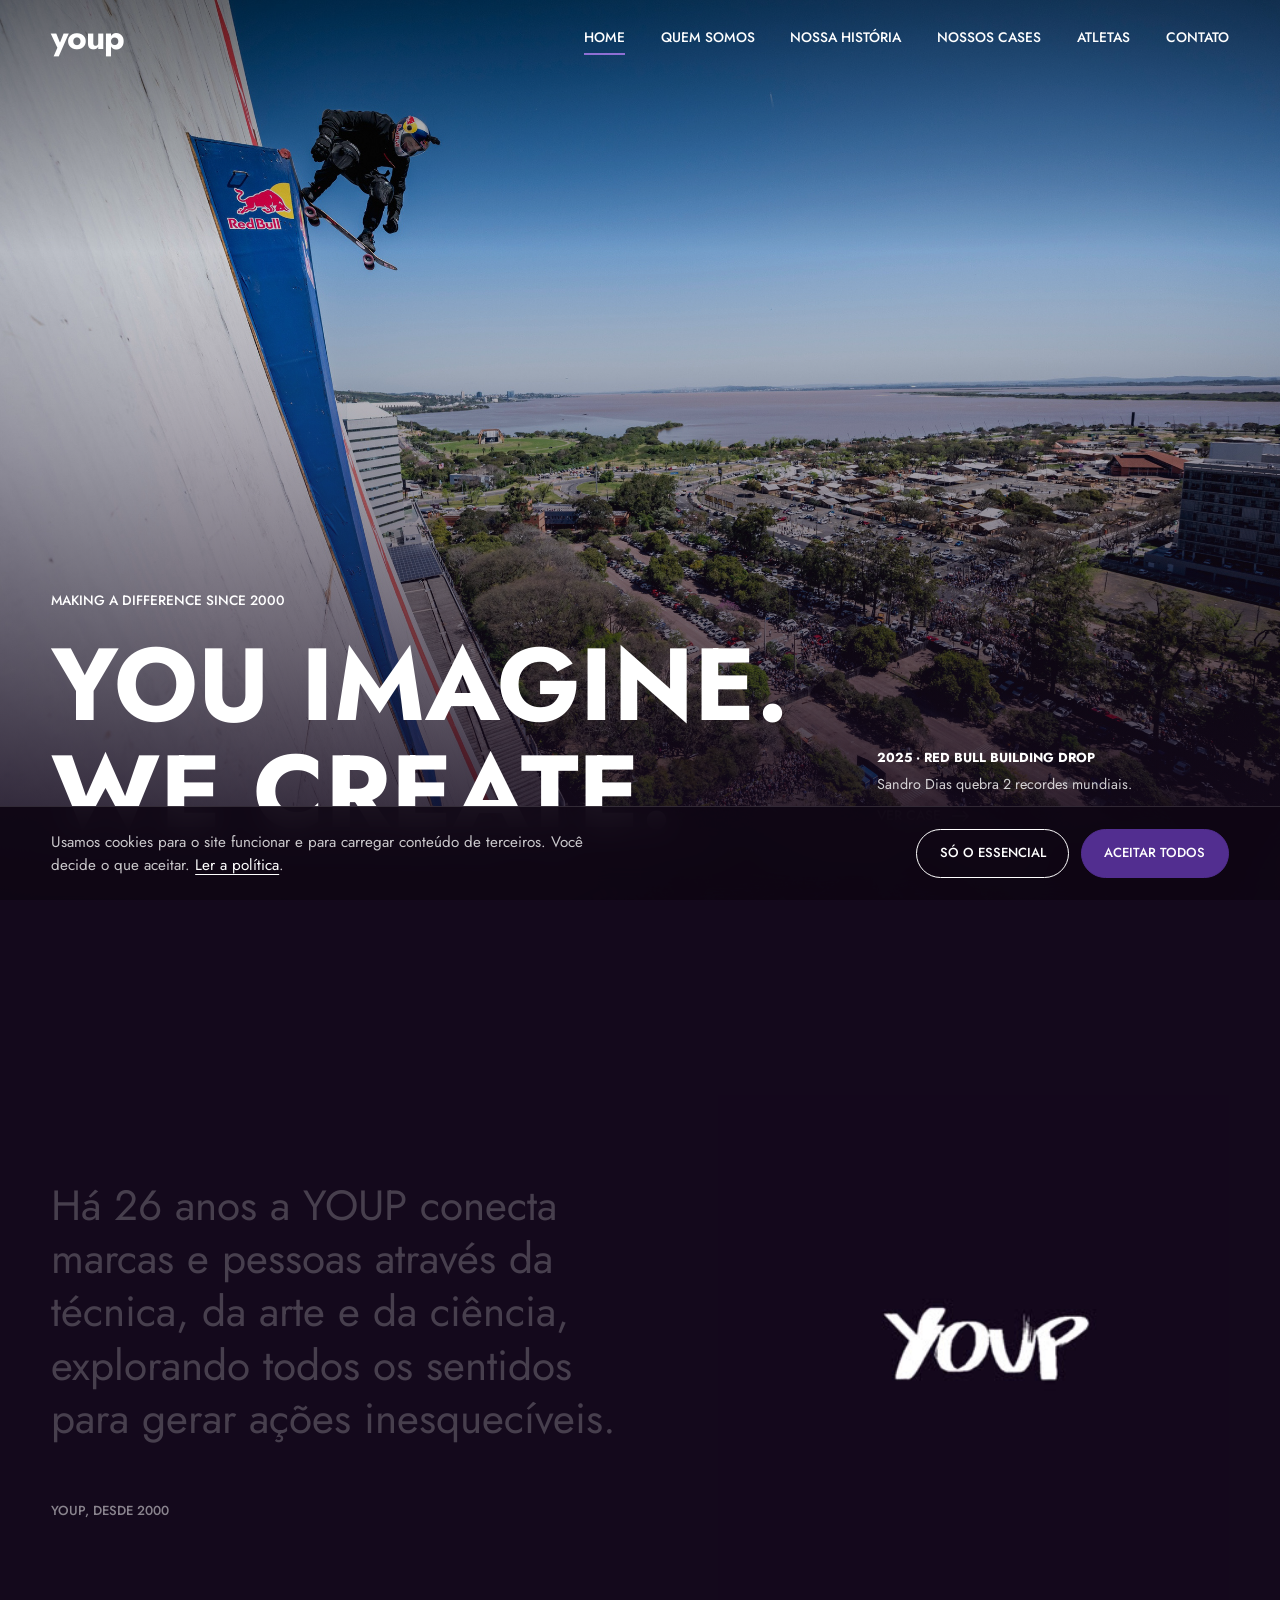
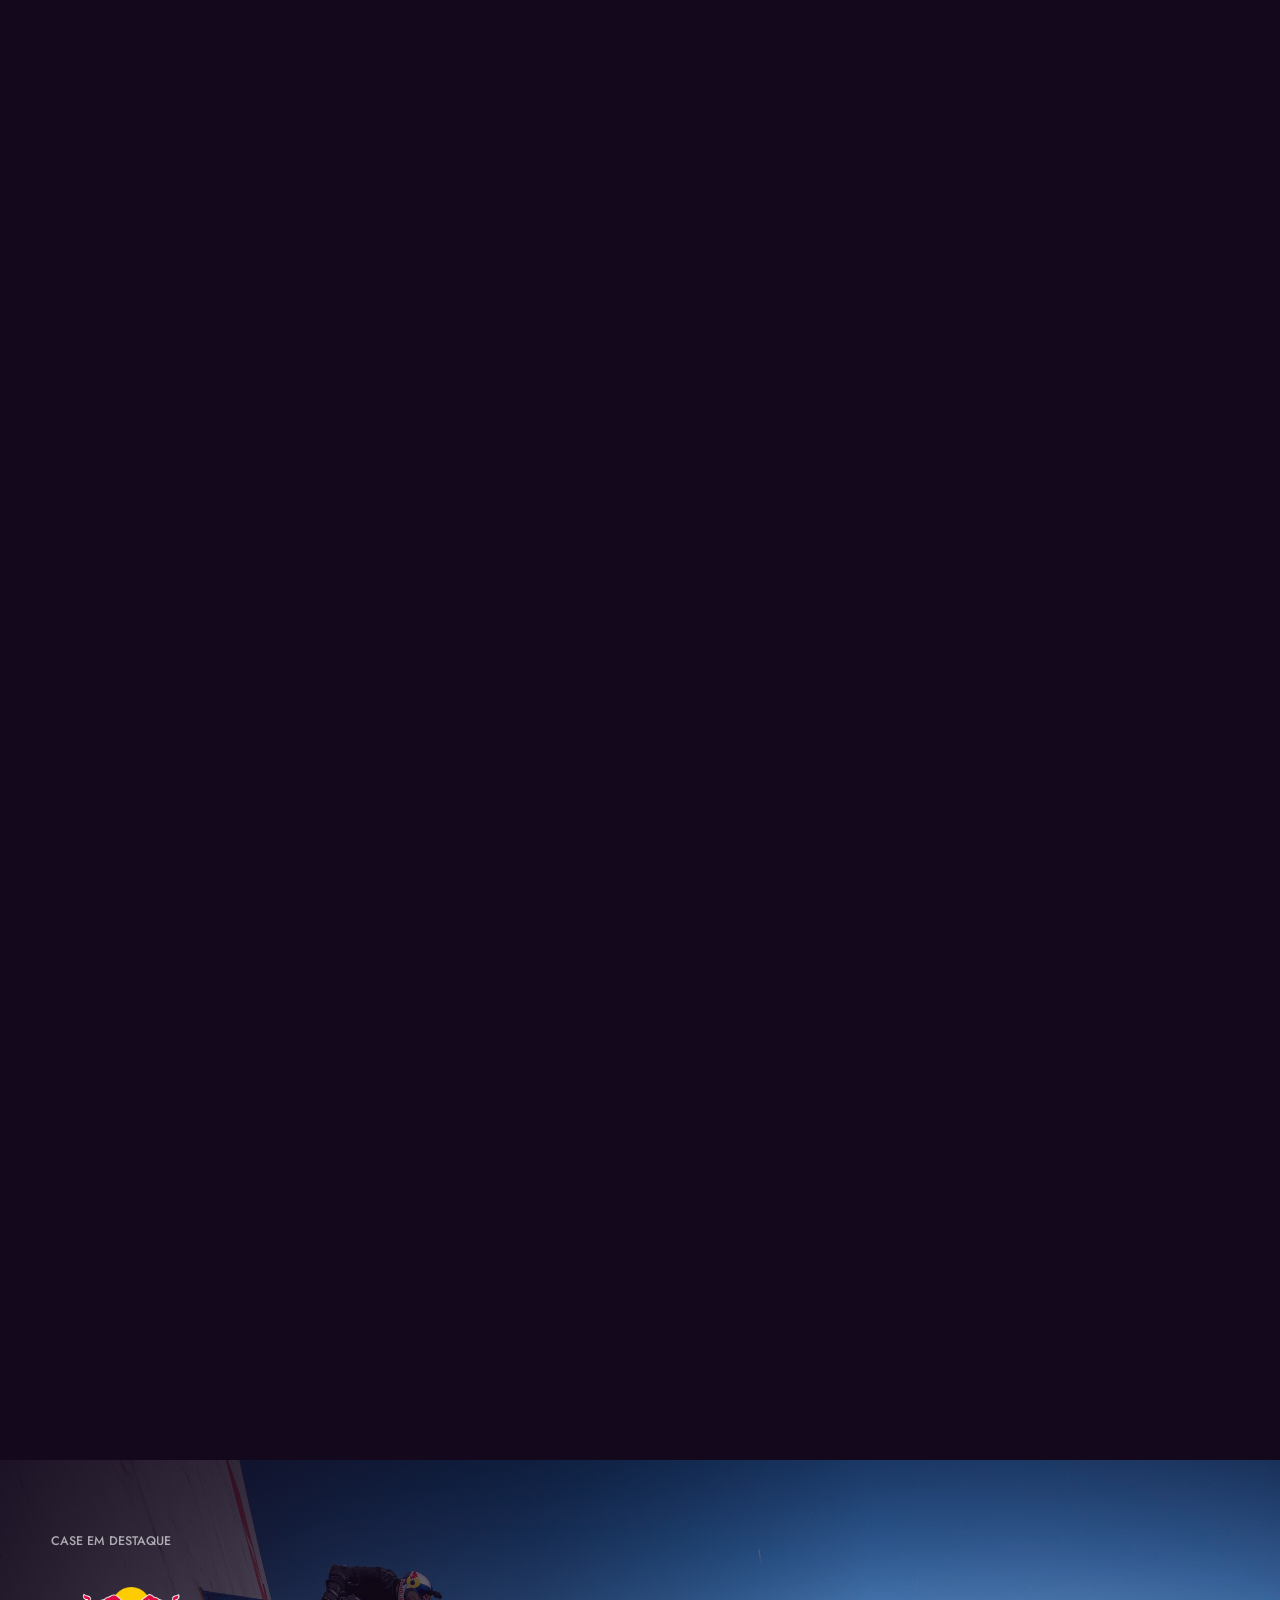
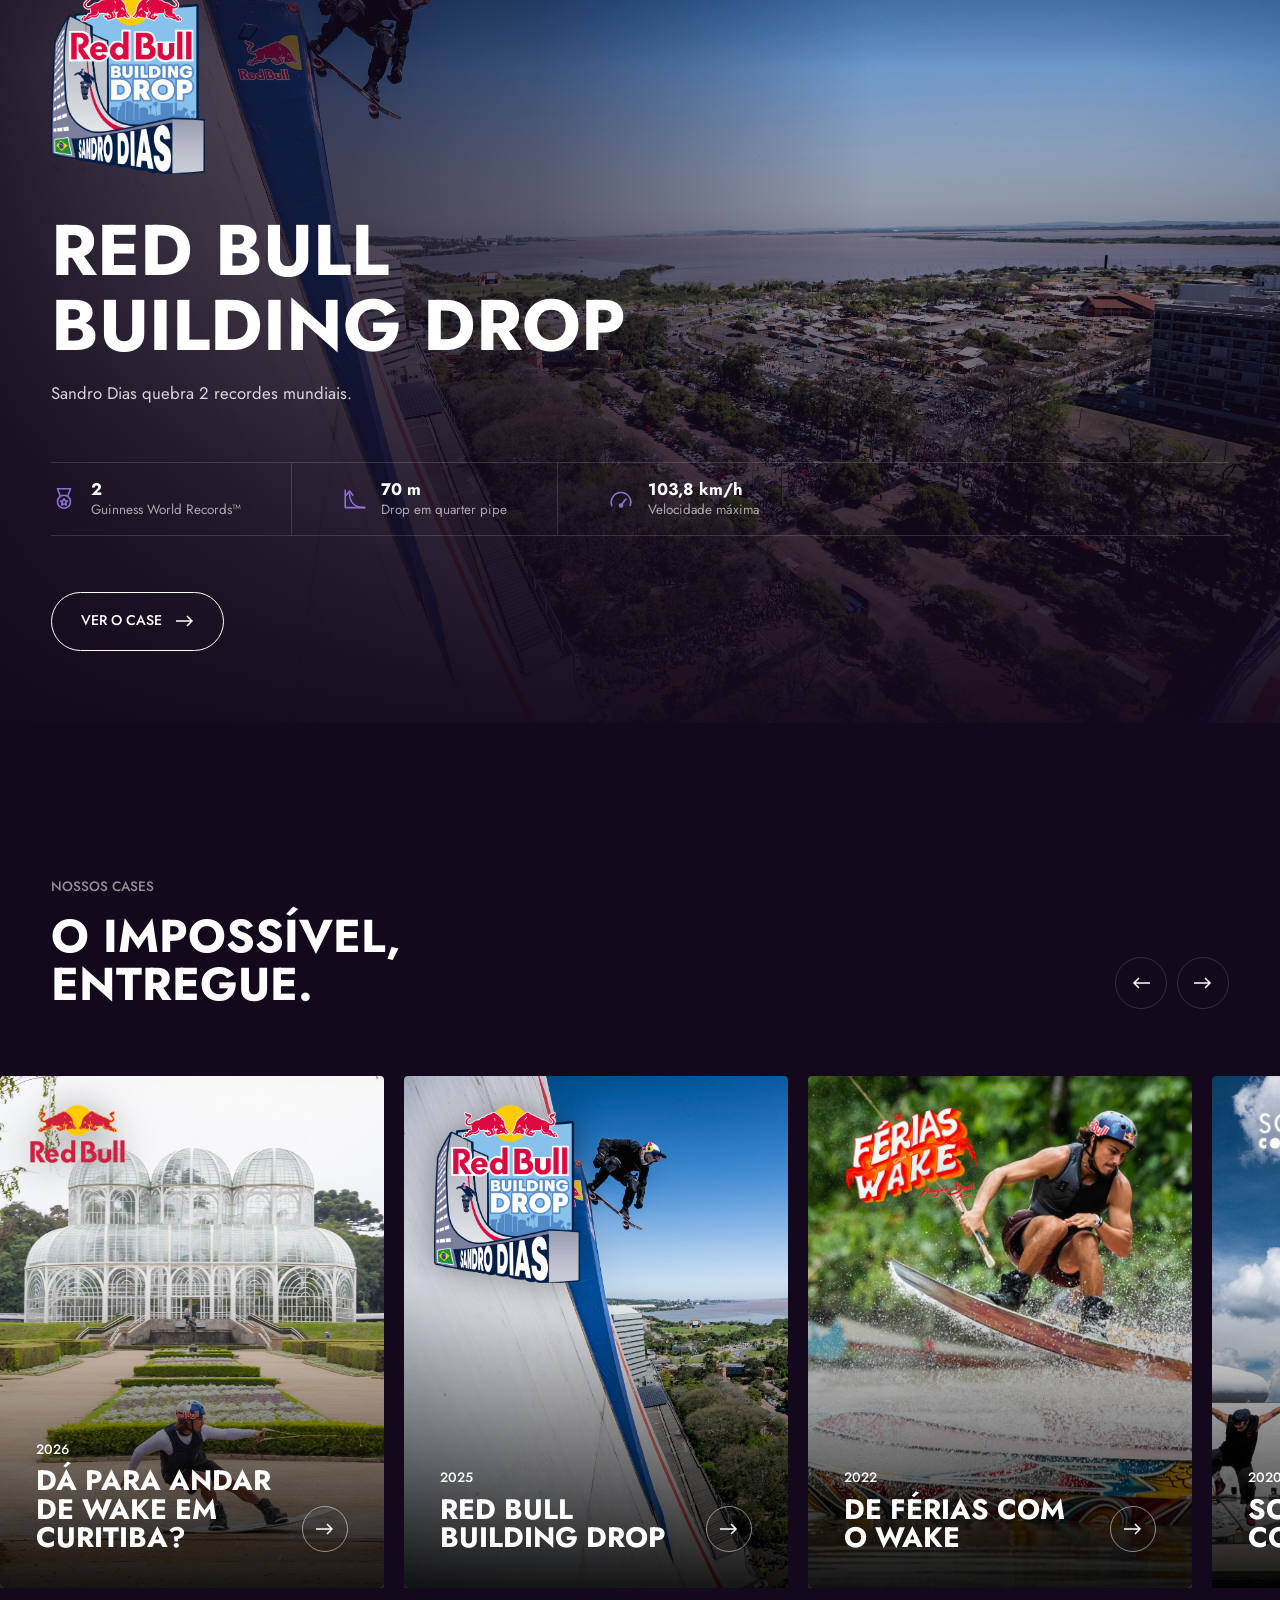
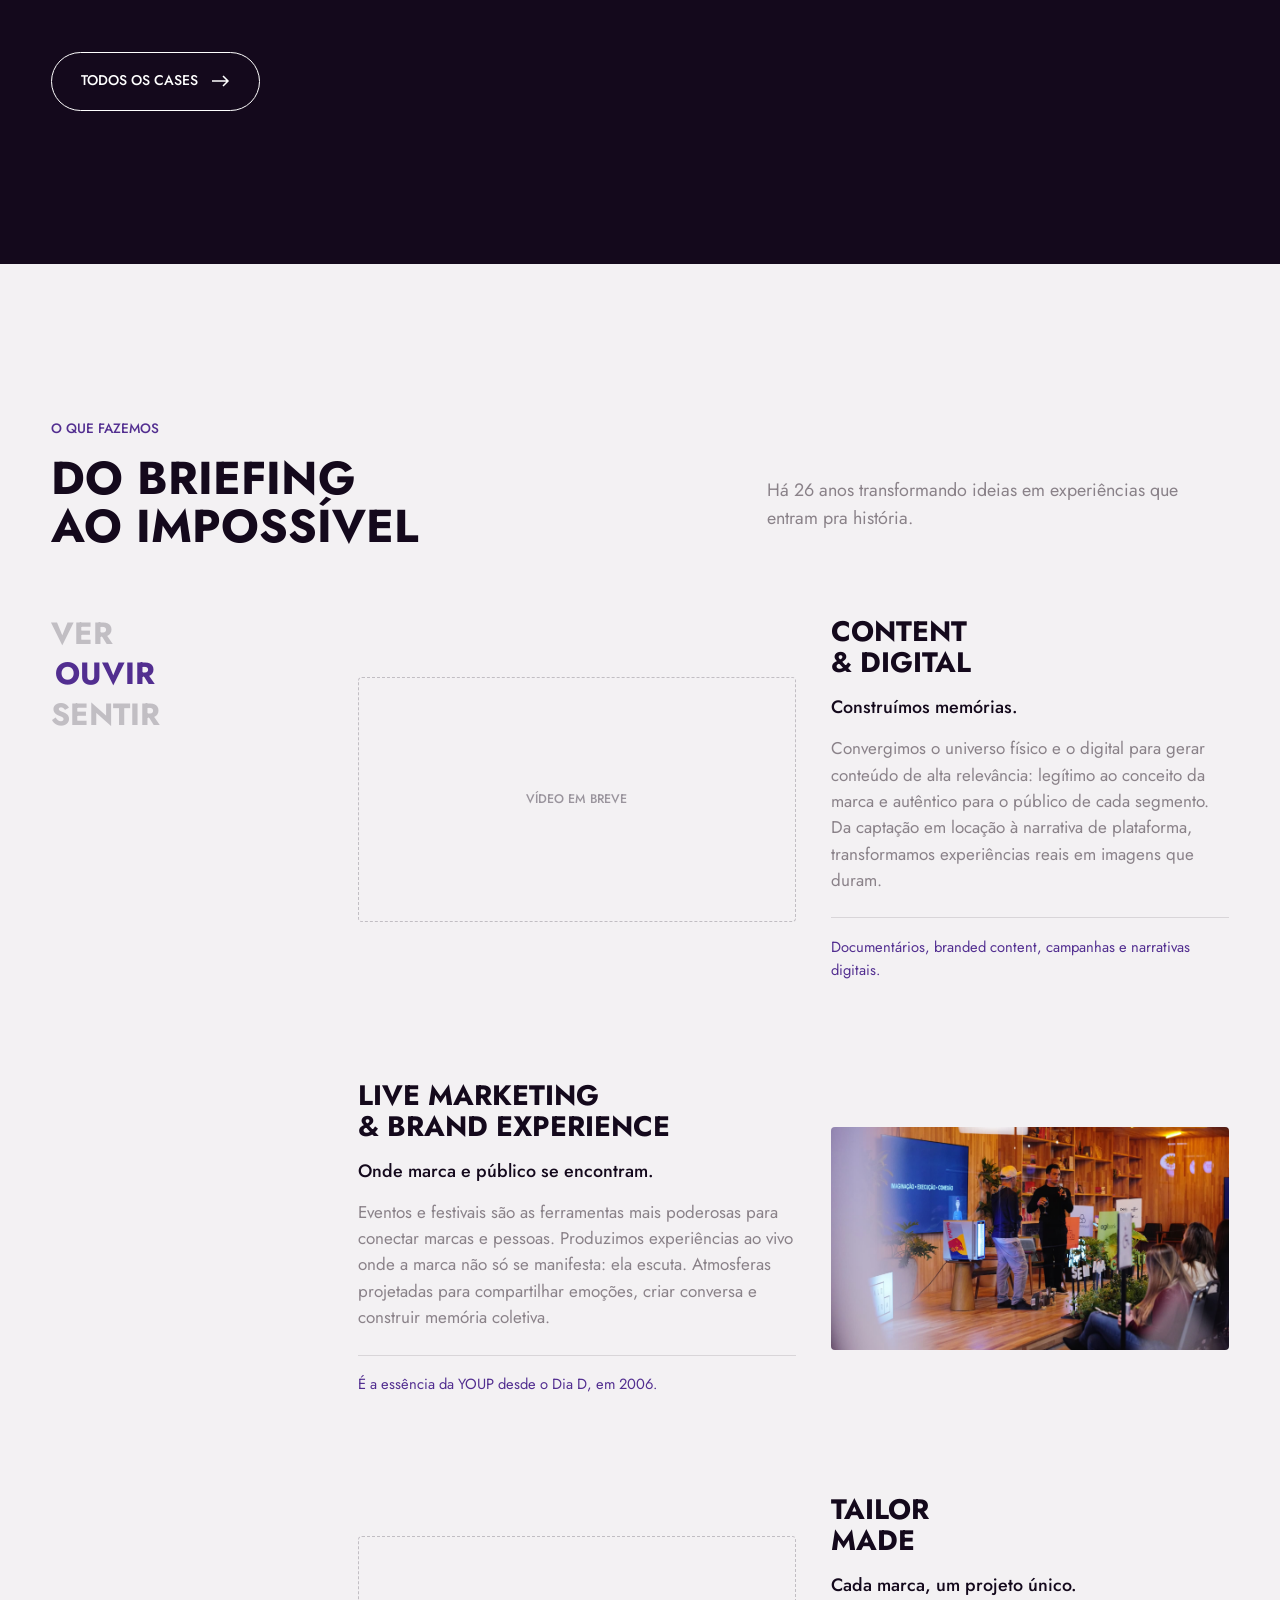
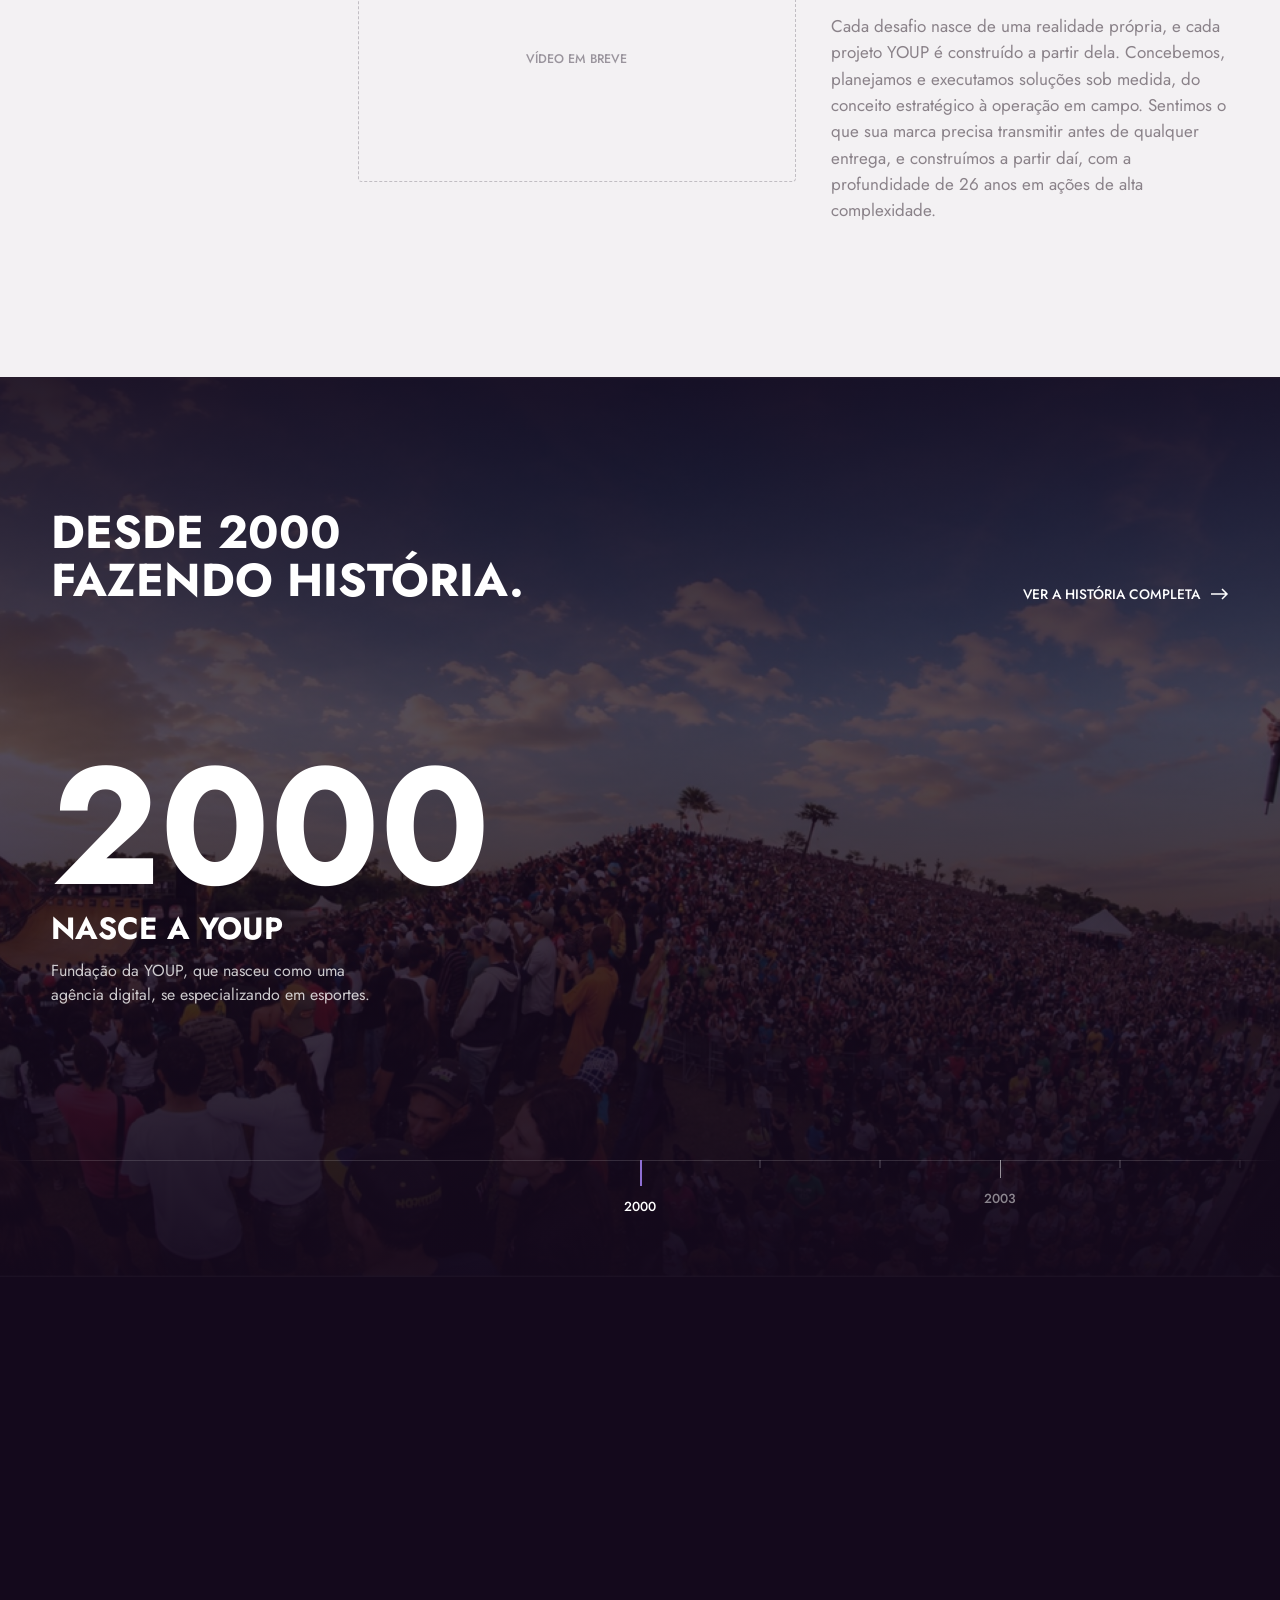
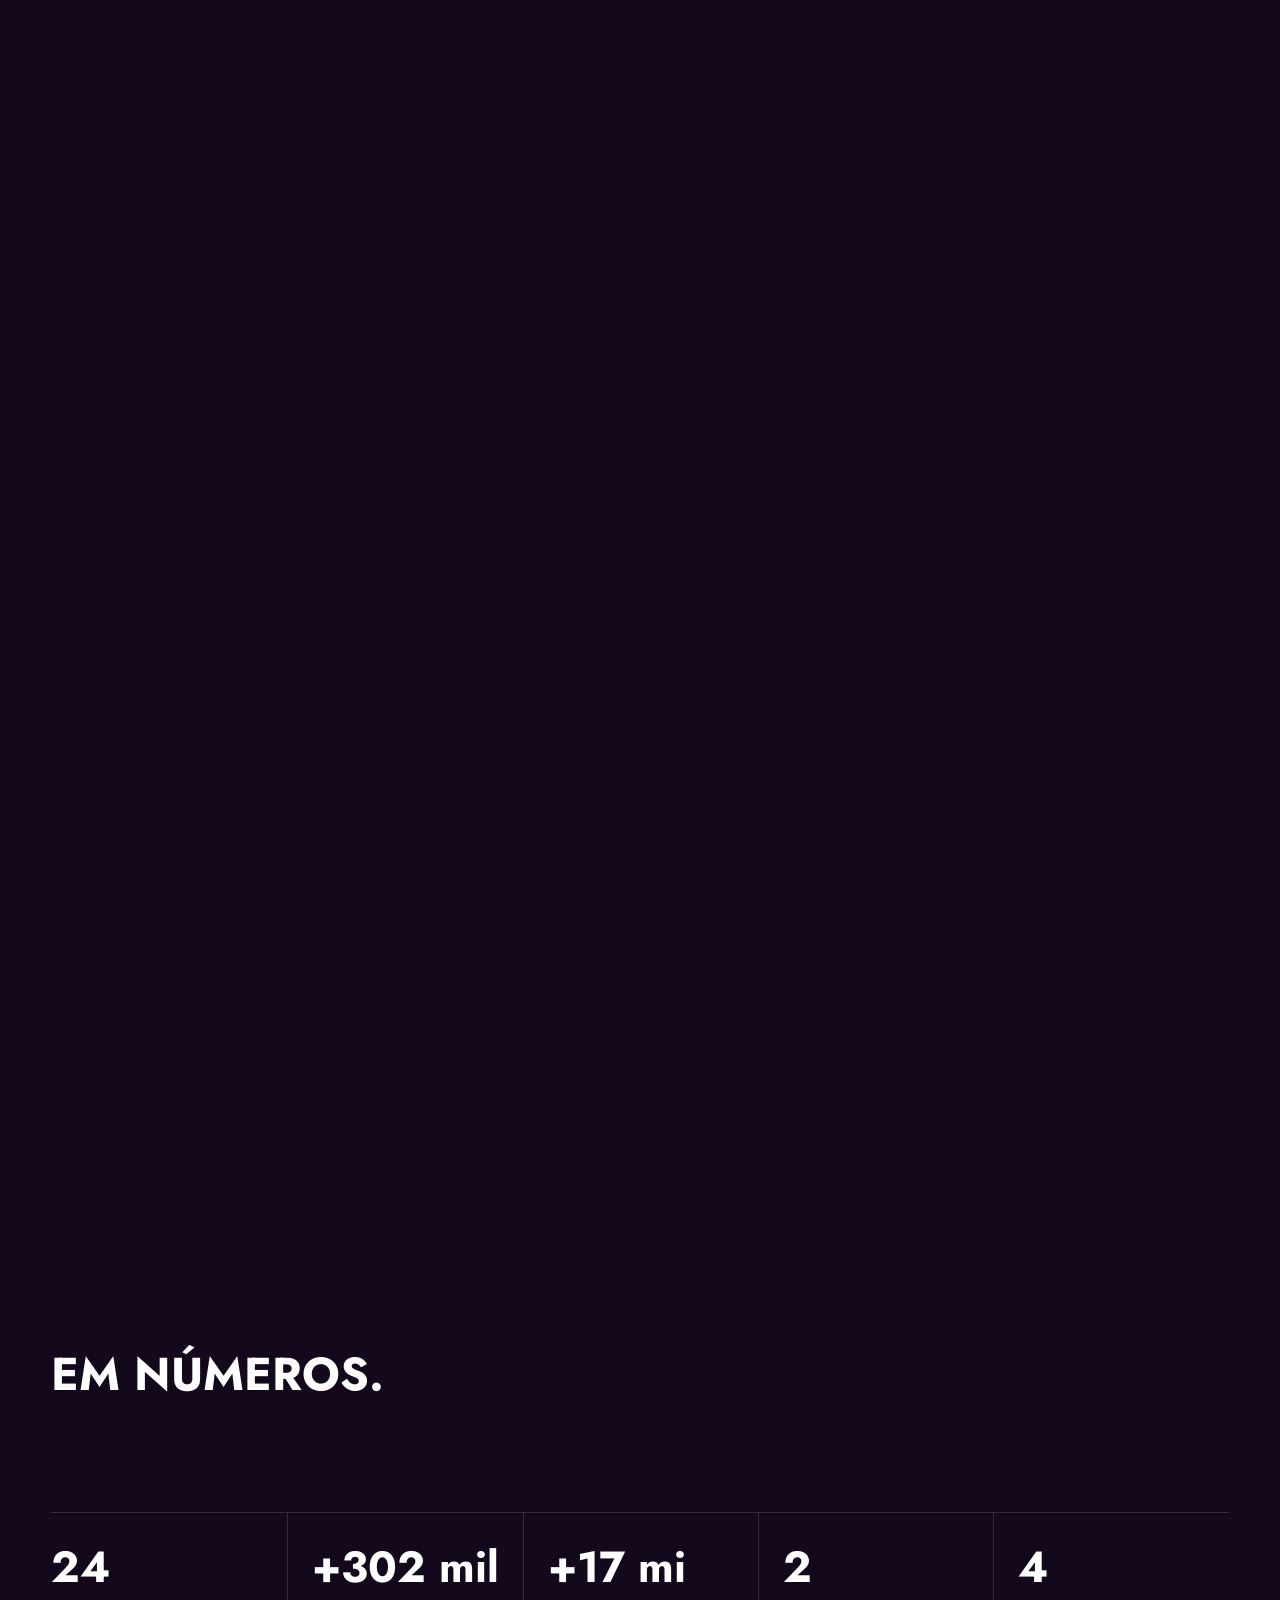
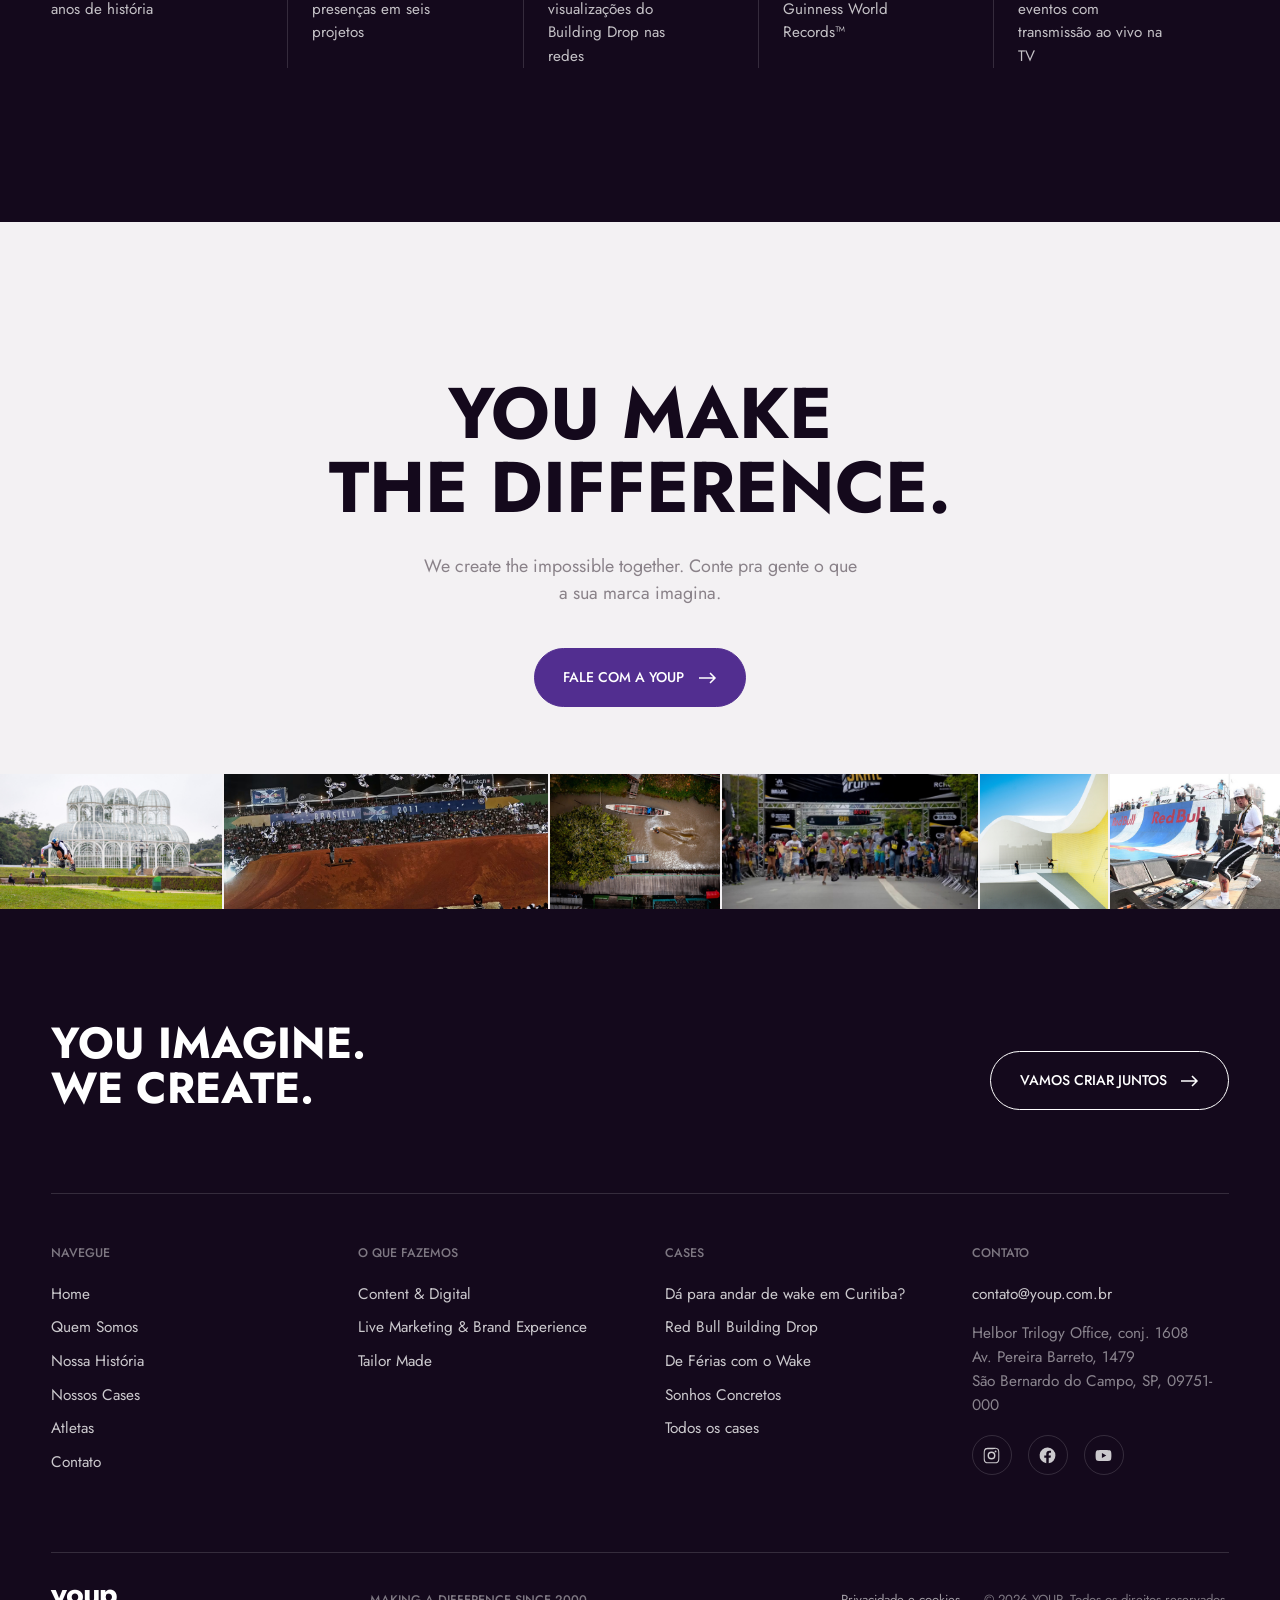
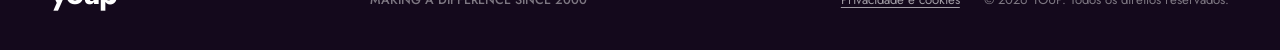
==== index.html @ 83d1cb58 "A colagem vira faixa: uma tira so, sem sobra Estava uma grade com vao entre as fotos e desalinhament" ====
<!DOCTYPE html>
<html lang="pt-BR">
<head>
  <meta charset="UTF-8">
<!-- This site is hosted on Netlify. Anyone can build and deploy a site
     like this one for free: https://netlify.new/?utm_campaign=loops&utm_source=ai-legible&utm_medium=owned&utm_content=comment&utm_id=5c3b72cb-42b6-45a0-8b35-8f3871ac0779
     Netlify hosting facts for this site: static/SSR served via Netlify Edge. -->
  <meta name="viewport" content="width=device-width, initial-scale=1, viewport-fit=cover">
  <title>YOUP · You imagine. We create.</title>
  <meta name="description" content="YOUP: 26 anos criando eventos, conteúdo e experiências de esporte e entretenimento que entram para a história. Making a difference since 2000.">
  <meta property="og:title" content="YOUP · You imagine. We create.">
  <meta property="og:description" content="26 anos fazendo o impossível acontecer.">
  <meta property="og:image" content="assets/media/building-drop-2025/01.jpg">
  <meta name="theme-color" content="#14091c">
  <link rel="preconnect" href="https://fonts.googleapis.com">
  <link rel="preconnect" href="https://fonts.gstatic.com" crossorigin>
  <link href="https://fonts.googleapis.com/css2?family=Jost:wght@400;500;700&display=swap" rel="stylesheet">
  <link rel="stylesheet" href="assets/css/style.css">
</head>
<body data-page="home">
<div class="intro" id="intro" aria-hidden="true">
  <span class="intro__marca">youp</span>
  <span class="intro__linha"><i></i></span>
</div>
<noscript><style>.intro{display:none}</style></noscript>

<main id="conteudo">

  <section class="hero" aria-label="Destaques">
    <div class="hero__media"></div>
    <div class="hero__content">
      <div class="wrap">
        <div class="hero__title">
          <span class="eyebrow">Making a difference since 2000</span>
          <h1 class="display-xl"><span class="split-line"><span>You imagine.</span></span><span class="split-line"><span>We create.</span></span></h1>
        </div>
        <div>
          <p class="hero__caption"></p>
          <div class="hero__dots"></div>
        </div>
      </div>
    </div>
    <span class="scroll-cue" aria-hidden="true"></span>
  </section>

  <!-- Manifesto: um resumo do que é a YOUP, revelado palavra a palavra conforme a rolagem. -->
  <section class="manifesto" data-manifesto aria-labelledby="manifesto-texto">
    <div class="manifesto__track">
      <div class="manifesto__stage">
        <div class="wrap manifesto__grade">
          <div class="manifesto__col">
            <p class="manifesto__texto" id="manifesto-texto">Há 26 anos a YOUP conecta marcas e pessoas através da técnica, da arte e da ciência, explorando todos os sentidos para gerar ações inesquecíveis.</p>
            <p class="manifesto__assina">YOUP, desde 2000</p>
          </div>
          <!-- As marcas dos cases orbitam e se fundem no logotipo, em loop infinito.
               O arquivo foi gerado a partir dos próprios logos dos cases. -->
          <div class="orbita">
            <video class="orbita__video" autoplay muted loop playsinline preload="metadata"
                   poster="assets/media/marca/orbita-cartaz.jpg"
                   aria-label="As marcas dos cases da YOUP se fundindo no logotipo">
              <source src="assets/media/marca/orbita.mp4" type="video/mp4">
            </video>
            <img class="orbita__reserva" src="assets/media/marca/youp-pincel-branco.png" alt="" aria-hidden="true">
          </div>
        </div>
      </div>
    </div>
  </section>

  <section class="feature" id="destaque"></section>

  <section class="section" data-rail>
    <div class="wrap section-head">
      <div data-reveal>
        <span class="eyebrow">Nossos cases</span>
        <h2 class="display-m">O impossível,<br>entregue.</h2>
      </div>
      <div class="rail-controls" data-reveal>
        <button data-dir="-1" aria-label="Cases anteriores"><svg width="18" height="12" viewBox="0 0 18 12"><path d="M18 6H2M7 1 2 6l5 5" fill="none" stroke="currentColor" stroke-width="1.5"/></svg></button>
        <button data-dir="1" aria-label="Próximos cases"><svg width="18" height="12" viewBox="0 0 18 12"><path d="M0 6h16M11 1l5 5-5 5" fill="none" stroke="currentColor" stroke-width="1.5"/></svg></button>
      </div>
    </div>
    <div class="rail" id="rail"></div>
    <div class="wrap" style="margin-top:2.5rem"><a class='btn' href='cases.html'>Todos os cases <svg class="arrow" width="18" height="12" viewBox="0 0 18 12"><path d="M0 6h16M11 1l5 5-5 5" fill="none" stroke="currentColor" stroke-width="1.5"/></svg></a></div>
  </section>

  <section class="section light servicos-sec" id="servicos-sec" aria-labelledby="servicos-titulo">
    <div class="wrap">
      <div class="section-head">
        <div data-reveal>
          <span class="eyebrow">O que fazemos</span>
          <h2 class="display-m" id="servicos-titulo">Do briefing<br>ao impossível</h2>
        </div>
        <p class="lead muted" data-reveal data-reveal-delay="1">Há 26 anos transformando ideias em experiências que entram pra história.</p>
      </div>
      <div class="servicos">
        <nav class="servicos__indice" id="servicos-indice" aria-label="O que fazemos"></nav>
        <div class="servicos__blocos" id="servicos"></div>
      </div>
    </div>
  </section>

  <!-- Linha do tempo: a secao prende na tela e o scroll vertical faz os anos
       passarem pelo marcador central. O eixo e proporcional ao tempo. -->
  <section class="tl2" id="linha" data-tl aria-labelledby="tl2-titulo">
    <div class="tl2__track">
      <div class="tl2__stage">
        <div class="tl2__fundo" aria-hidden="true"></div>
        <div class="wrap tl2__topo">
          <h2 class="display-m" id="tl2-titulo">Desde 2000<br>fazendo história.</h2>
          <a class="link-arrow" href="nossa-historia.html">Ver a história completa <svg class="arrow" width="18" height="12" viewBox="0 0 18 12" aria-hidden="true"><path d="M0 6h16M11 1l5 5-5 5" fill="none" stroke="currentColor" stroke-width="1.5"/></svg></a>
        </div>
        <div class="wrap tl2__texto">
          <p class="tl2__ano" aria-hidden="true"></p>
          <h3 class="tl2__nome"></h3>
          <p class="tl2__chamada"></p>
        </div>
        <div class="tl2__eixo">
          <span class="tl2__marcador" aria-hidden="true"></span>
          <ol class="tl2__fita"></ol>
        </div>
      </div>
    </div>
  </section>

  <!-- Os dados vêm depois da história, como prova do que foi contado. -->
  <section class="section numeros" aria-labelledby="numeros-titulo">
    <div class="wrap">
      <h2 class="display-m" id="numeros-titulo" data-reveal>Em números.</h2>
      <div class="numbers" id="numeros"></div>
    </div>
  </section>

  <section class="section cta light cta--com-faixa">
    <div class="wrap" data-reveal>
      <h2 class="display-l"><span>You make</span><span>the difference.</span></h2>
      <p class="lead muted">We create the impossible together. Conte pra gente o que a sua marca imagina.</p>
      <a class='btn btn--solid' href='contato.html' >Fale com a YOUP <svg class="arrow" width="18" height="12" viewBox="0 0 18 12"><path d="M0 6h16M11 1l5 5-5 5" fill="none" stroke="currentColor" stroke-width="1.5"/></svg></a>
    </div>
  </section>

  <!-- Faixa de bastidores: uma tira só, as fotos encaixadas de ponta a ponta. -->
  <section class="faixa light" aria-label="Bastidores da YOUP">
    <ul class="faixa__tira">
      <li><img src="assets/media/wake-em-curitiba-2026/02.jpg" alt="Pedro Caldas andando de wake em Curitiba" loading="lazy"></li>
      <li><img src="assets/media/x-fighters-2011/02.jpg" alt="Red Bull X-Fighters na Esplanada dos Ministérios" loading="lazy"></li>
      <li><img src="assets/media/ferias-de-wake-2022/02.jpg" alt="Pedro Caldas em De Férias com o Wake, no Marajó" loading="lazy"></li>
      <li><img src="assets/media/skate-run-2015/02.jpg" alt="Skate Run São Paulo" loading="lazy"></li>
      <li><img src="assets/media/sonhos-concretos-2020/03.jpg" alt="Sonhos Concretos, skate e arquitetura de Niemeyer" loading="lazy"></li>
      <li><img src="assets/media/dia-d-2006/03.jpg" alt="Público do Dia D" loading="lazy"></li>
    </ul>
  </section>

</main>
<script src="assets/js/data.js"></script>
<script src="assets/js/main.js"></script>
</body>
</html>
---- assets/css/style.css ----
/* ==========================================================================
   YOUP, design system
   Cores e fontes seguem o manual "Youp make the difference".
   Futura é paga: usamos Jost (Google Fonts) como substituta. Para trocar,
   altere --font-display e --font-text.
   ========================================================================== */

:root {
  /* A cor da pagina vem da foto. O roxo da marca volta como acento, nao como area. */
  --vinho: #14091c;         /* preto com o violeta da marca: fundo escuro */
  --papel: #f3f1f3;         /* off-white: fundo claro */
  --branco: #fff;
  --cinza: #8a8289;         /* texto de apoio, serve nos dois fundos */
  --roxo: #522e90;          /* roxo YOUP: cheio sobre claro e como fundo de botao (9,8:1 com branco) */
  --roxo-luz: #8f6fd4;      /* o mesmo roxo clareado para ler sobre o escuro (5:1) */
  --preto: #000;            /* fundo atras de foto e do skip link, nao e cor de marca */
  --linha: rgba(255, 255, 255, .14);
  --linha-clara: rgba(19, 10, 17, .12);

  --font-display: "Futura PT", "Futura LT Pro", "Jost", "Futura", "Century Gothic", sans-serif;
  --font-text: "Futura PT", "Futura LT Pro", "Jost", "Futura", "Century Gothic", sans-serif;

  /* Uma só família (Futura). A hierarquia muda apenas o peso. */
  --peso-titulo: 700;       /* Futura Bold: títulos, números, nomes de case */
  --peso-cabecalho: 500;    /* Futura Medium: menu, rótulos, botões */
  --peso-texto: 400;        /* Futura Book: textos corridos */


  /* --- Espaço ------------------------------------------------------------
     Oito degraus horizontais e cinco verticais. Os verticais existem porque
     dentro de uma cena presa na tela quem manda é a altura, não a largura.
     --------------------------------------------------------------------- */
  --e-1: clamp(.5rem, 1vw, 1rem);
  --e-2: clamp(1rem, 2.5vw, 1.85rem);
  --e-3: clamp(1.25rem, 2.8vw, 2.4rem);
  --e-4: clamp(1.7rem, 3.9vw, 3.4rem);
  --e-5: clamp(1.9rem, 5.2vw, 4.3rem);
  --e-6: clamp(2.4rem, 6.5vw, 6.1rem);
  --e-7: clamp(4rem, 8.8vw, 7.4rem);
  --e-8: clamp(4.2rem, 10.6vw, 8.6rem);
  --e-secao: clamp(5rem, 12vw, 11rem);

  --ev-1: clamp(.75rem, 2vh, 1.5rem);
  --ev-2: clamp(1.6rem, 4.4vh, 2.85rem);
  --ev-3: clamp(2.1rem, 6.2vh, 4.35rem);
  --ev-4: clamp(3rem, 8vh, 6rem);
  --ev-5: clamp(4.3rem, 11vh, 8.4rem);

  --gutter: clamp(1.25rem, 4vw, 4rem);
  --max: 1600px;
  /* --- Movimento ---------------------------------------------------------
     Duas curvas e cinco degraus de tempo. Nenhuma animação do site inventa
     um valor fora daqui: é isso que faz o conjunto parecer uma coisa só.
     --------------------------------------------------------------------- */
  --ease: cubic-bezier(.4, 0, .2, 1);              /* estado e camada */
  --ease-entrada: cubic-bezier(.306, .1, .296, 1); /* entrada autorada */

  --t-toque: .18s;      /* resposta imediata: cor, seta, rótulo */
  --t-estado: .4s;      /* hover, foco, borda, troca de estado */
  --t-camada: .7s;      /* camada que entra ou sai: véu, menu, painel */
  --t-cena: 1.2s;       /* entrada autorada e troca de cena */
  --d-passo: .15s;      /* escalonamento entre irmãos */

  --t-pulso: 2.2s;      /* indicador que repete: o risco do scroll */
  --t-slide: 6s;        /* tempo de cada foto do hero, igual no CSS e no JS */
  --t-ambiente: 9s;     /* movimento lento e contínuo: o zoom do hero */
  --header-h: 76px;
}

*, *::before, *::after { box-sizing: border-box; }
html { -webkit-text-size-adjust: 100%; scroll-behavior: smooth; }
body {
  margin: 0;
  background: var(--vinho);
  color: var(--branco);
  font-family: var(--font-text);
  font-weight: var(--peso-texto);
  font-size: 1.0625rem;
  line-height: 1.55;
  -webkit-font-smoothing: antialiased;
}
img, video { display: block; max-width: 100%; }
a { color: inherit; text-decoration: none; }
button { font: inherit; color: inherit; background: none; border: 0; cursor: pointer; }
::selection { background: var(--roxo); color: var(--branco); }
:focus-visible { outline: 2px solid var(--roxo-luz); outline-offset: 3px; }

.skip { position: absolute; left: -999px; top: 0; padding: .75rem 1rem; background: var(--branco); color: var(--preto); z-index: 999; }
.skip:focus { left: 1rem; top: 1rem; }

.wrap { width: 100%; max-width: var(--max); margin-inline: auto; padding-inline: var(--gutter); }

/* --- Tipografia --------------------------------------------------------- */
.display, h1, h2, h3 {
  font-family: var(--font-display);
  font-weight: var(--peso-titulo);
  text-transform: uppercase;
  line-height: .92;
  margin: 0;
}
.display-xl { font-size: clamp(2.75rem, 8vw, 8.5rem); line-height: 1.04; }
.display-l  { font-size: clamp(2.25rem, 5.6vw, 6rem); line-height: 1.04; }
.display-m  { font-size: clamp(1.75rem, 3.6vw, 3.4rem); line-height: 1.04; }
.display-s  { font-size: clamp(1.5rem, 2.6vw, 2.4rem); line-height: 1; }
.eyebrow {
  font-family: var(--font-display);
  font-weight: var(--peso-cabecalho);
  font-size: .85rem;
  text-transform: uppercase;
}
.lead { font-size: clamp(1.12rem, 1.4vw, 1.35rem); line-height: 1.55; max-width: 42ch; }
.muted { color: var(--cinza); }
p { margin: 0 0 1em; }

/* Assinatura "MAKING A DIFFERENCE SINCE 2000 / youp" */
.signature { display: inline-flex; flex-direction: column; align-items: flex-end; line-height: 1; }
.signature .eyebrow { font-size: .68rem; margin-bottom: .2rem; }
.wordmark {
  font-family: var(--font-display);
  font-weight: var(--peso-titulo);
  text-transform: lowercase;
  letter-spacing: -.035em;
  line-height: .8;
}

/* --- Fundos ------------------------------------------------------------- */
.grad { background: var(--vinho); }
.grad--dark { background: #0e0616; }

/* --- Header ------------------------------------------------------------- */
.site-header {
  position: fixed;
  inset: 0 0 auto 0;
  z-index: 50;
  padding-top: env(safe-area-inset-top, 0px);
  transition: background-color var(--t-camada) var(--ease), backdrop-filter var(--t-camada) var(--ease), transform var(--t-camada) var(--ease);
}
.site-header.is-solid { background: rgba(14, 6, 20, .78); backdrop-filter: blur(14px); -webkit-backdrop-filter: blur(14px); }
/* Ao passar o mouse (ou navegar pelo teclado), o header fica branco, com o logo e o menu em roxo YOUP. */
.site-header:hover, .site-header:focus-within { background: var(--branco); backdrop-filter: none; -webkit-backdrop-filter: none; }
.site-header .wordmark, .nav a, .burger { transition: color var(--t-estado) var(--ease); }
.site-header:hover .wordmark, .site-header:focus-within .wordmark,
.site-header:hover .burger, .site-header:focus-within .burger { color: var(--vinho); }
.site-header:hover .nav a, .site-header:focus-within .nav a { color: var(--vinho); }
.site-header:hover .nav a:hover, .site-header:focus-within .nav a:hover,
.site-header:hover .nav a[aria-current="page"], .site-header:focus-within .nav a[aria-current="page"] { color: var(--roxo); }
.menu-open .site-header { background: transparent; }
.menu-open .site-header .wordmark, .menu-open .site-header .burger { color: inherit; }
.site-header.is-hidden { transform: translateY(-100%); }
.site-header .wrap { display: flex; align-items: center; justify-content: space-between; height: var(--header-h); }
.site-header .wordmark { font-size: 2.1rem; }
.nav { display: flex; gap: var(--e-3); }
.nav a {
  font-family: var(--font-display);
  font-weight: var(--peso-cabecalho);
  font-size: .86rem;
  text-transform: uppercase;
  position: relative;
  padding-block: .4rem;
}
.nav a::after {
  content: ""; position: absolute; left: 0; right: 0; bottom: 0; height: 2px;
  background: var(--roxo-luz); transform: scaleX(0); transform-origin: right;
  transition: transform var(--t-camada) var(--ease);
}
.nav a:hover::after, .nav a[aria-current="page"]::after { transform: scaleX(1); transform-origin: left; }
.burger { display: none; width: 44px; height: 44px; position: relative; }
.burger span { position: absolute; left: 10px; right: 10px; height: 2px; background: currentColor; transition: transform var(--t-estado) var(--ease), opacity var(--t-estado); }
.burger span:nth-child(1) { top: 16px; }
.burger span:nth-child(2) { top: 26px; }
.menu-open .burger span:nth-child(1) { transform: translateY(5px) rotate(45deg); }
.menu-open .burger span:nth-child(2) { transform: translateY(-5px) rotate(-45deg); }

.mobile-menu {
  position: fixed; inset: 0; z-index: 40;
  display: flex; flex-direction: column; justify-content: center;
  padding: calc(var(--header-h) + env(safe-area-inset-top, 0px)) var(--gutter) 2rem;
  opacity: 0; visibility: hidden; transition: opacity var(--t-camada) var(--ease), visibility var(--t-camada);
}
.menu-open .mobile-menu { opacity: 1; visibility: visible; }
/* Menu do celular: peso médio, itens espaçados e separados por uma linha fina */
.mobile-menu a {
  font-family: var(--font-display); font-weight: var(--peso-cabecalho); text-transform: uppercase;
  font-size: clamp(1.3rem, 5.8vw, 1.9rem); line-height: 1.2;
  padding: 1.05rem 0; border-bottom: 1px solid rgba(255, 255, 255, .22);
  color: rgba(255, 255, 255, .78); transition: color var(--t-estado) var(--ease);
}
.mobile-menu a:first-child { border-top: 1px solid rgba(255, 255, 255, .22); }
.mobile-menu a:hover, .mobile-menu a[aria-current="page"] { color: var(--branco); }
.mobile-menu .eyebrow { margin-top: 2.25rem; }
.menu-open { overflow: hidden; }

@media (max-width: 1000px) {
  .nav { display: none; }
  .burger { display: block; }
}

/* --- Botões ------------------------------------------------------------- */
.btn {
  display: inline-flex; align-items: center; gap: .9rem;
  font-family: var(--font-display); font-weight: var(--peso-cabecalho); font-size: .88rem; text-transform: uppercase;
  padding: 1.1rem 1.8rem; border: 1px solid currentColor; border-radius: 999px;
  transition: background-color var(--t-estado) var(--ease), color var(--t-estado) var(--ease);
}
.btn:hover { background: var(--branco); color: var(--vinho); border-color: var(--branco); }
.btn--solid { background: var(--roxo); color: var(--branco); border-color: var(--roxo); }
.btn--solid:hover { background: var(--branco); color: var(--roxo); border-color: var(--branco); }
.btn .arrow { transition: transform var(--t-estado) var(--ease); }
.btn:hover .arrow { transform: translateX(4px); }
.link-arrow { font-family: var(--font-display); font-weight: var(--peso-cabecalho); font-size: .86rem; text-transform: uppercase; display: inline-flex; gap: .7rem; align-items: center; }
.link-arrow:hover .arrow { transform: translateX(4px); }
.link-arrow .arrow { transition: transform var(--t-estado) var(--ease); }

/* --- Hero --------------------------------------------------------------- */
.hero { position: relative; height: 100vh; height: 100svh; min-height: 560px; overflow: hidden; background: var(--preto); }
.hero__media, .hero__media > * { position: absolute; inset: 0; width: 100%; height: 100%; }
.hero__media img, .hero__media video { width: 100%; height: 100%; object-fit: cover; }
.hero__slide img { object-position: 30% 50%; }
/* No celular, o case pode definir o enquadramento da foto de abertura (posHeroCel no data.js) */
@media (max-width: 760px) { .hero__slide img { object-position: var(--pos-cel, 30% 50%); } }
.hero__slide { opacity: 0; transition: opacity var(--t-cena) var(--ease); }
.hero__slide.is-active { opacity: 1; }
.hero__slide img { transform: scale(1.05); transition: transform var(--t-ambiente) linear; }
.hero__slide.is-active img { transform: scale(1); }
.hero::after {
  content: ""; position: absolute; inset: 0; pointer-events: none;
  background:
    linear-gradient(180deg, rgba(0,0,0,.5) 0%, rgba(0,0,0,.12) 28%, rgba(20,9,28,.35) 50%, rgba(20,9,28,.94) 100%);
}
.hero__content { position: absolute; inset: auto 0 0 0; z-index: 2; padding-bottom: var(--ev-3); }
.hero__content .wrap { display: flex; justify-content: space-between; align-items: flex-end; gap: 2rem; flex-wrap: wrap; }
.hero__title .eyebrow { display: block; margin-bottom: 1.25rem; }
.hero__caption { max-width: 22rem; font-size: .9rem; color: rgba(255,255,255,.8); }
.hero__caption strong { display: block; font-family: var(--font-display); text-transform: uppercase; font-size: .82rem; color: var(--branco); margin-bottom: .3rem; }
.hero__dots { display: flex; gap: .5rem; margin-top: 1rem; }
.hero__dots button { width: 28px; height: 2px; background: rgba(255,255,255,.35); padding: 0; position: relative; overflow: hidden; }
.hero__dots button.is-active::after { content: ""; position: absolute; inset: 0; background: var(--roxo-luz); animation: dot var(--t-slide) linear forwards; transform-origin: left; }
@keyframes dot { from { transform: scaleX(0); } to { transform: scaleX(1); } }
.scroll-cue { position: absolute; left: 50%; bottom: 1.25rem; z-index: 2; width: 1px; height: 48px; background: rgba(255,255,255,.25); overflow: hidden; }
.scroll-cue::after { content: ""; position: absolute; left: 0; top: -50%; width: 100%; height: 50%; background: var(--branco); animation: cue var(--t-pulso) var(--ease) infinite; }
@keyframes cue { to { top: 100%; } }

/* Hero de página interna */
.page-hero { position: relative; min-height: 78vh; display: flex; align-items: flex-end; padding: calc(var(--header-h) + 4rem) 0 var(--ev-4); overflow: hidden; }
.page-hero--img { min-height: 100vh; min-height: 100svh; }
.page-hero__bg { position: absolute; inset: 0; }
.page-hero__bg img { width: 100%; height: 100%; object-fit: cover; }
.page-hero--img::after { content: ""; position: absolute; inset: 0; background: linear-gradient(180deg, rgba(0,0,0,.4), transparent 35%, rgba(20,9,28,.94)); }
.page-hero .wrap { position: relative; z-index: 2; }
.page-hero .eyebrow { display: block; margin-bottom: 1.25rem; }

/* --- Seções ------------------------------------------------------------- */
.section { padding-block: var(--e-secao); position: relative; }
.section--tight { padding-block: var(--e-6); }
.section-head { display: flex; justify-content: space-between; align-items: flex-end; gap: 2rem; flex-wrap: wrap; margin-bottom: var(--e-5); }
.section-head .eyebrow { display: block; margin-bottom: 1rem; color: rgba(255, 255, 255, .55); }
.light { background: var(--papel); color: var(--vinho); }
.light .muted { color: var(--cinza); }
.light .section-head .eyebrow { color: var(--roxo); }

/* 26 anos */
.historia { overflow: hidden; }
.historia__q { font-family: var(--font-display); font-weight: var(--peso-titulo); text-transform: uppercase; font-size: clamp(1.1rem, 2vw, 1.6rem); margin: 1.5rem 0 0; }
.historia__y { position: absolute; right: -6%; bottom: -8%; width: min(42vw, 560px); opacity: .045; pointer-events: none; }
.numbers { display: grid; grid-template-columns: repeat(4, 1fr); gap: 0; margin-top: var(--e-7); border-top: 1px solid var(--linha); }
.numbers > div { padding: 2rem 1.5rem 0 0; }
.numbers > div + div { padding-left: 1.5rem; border-left: 1px solid var(--linha); }
.numbers .n { font-family: var(--font-display); font-weight: var(--peso-titulo); font-size: clamp(2.2rem, 4.6vw, 4.8rem); white-space: nowrap; line-height: 1; display: block; }
.numbers .l { display: block; margin-top: .6rem; color: rgba(255,255,255,.75); font-size: .95rem; max-width: 16ch; }
.numbers__nota { margin: 2.5rem 0 0; max-width: 78ch; font-size: .8rem; line-height: 1.5; color: rgba(255,255,255,.6); }
/* Cinco números: cinco colunas em telas largas, três nas médias */
.numbers--5 { grid-template-columns: repeat(5, 1fr); }
@media (min-width: 1101px) {
  .numbers--5 .n { font-size: clamp(2.2rem, 3.4vw, 3.9rem); }
}
@media (min-width: 801px) and (max-width: 1100px) {
  .numbers--5 { grid-template-columns: repeat(3, 1fr); }
  .numbers--5 > div { padding-bottom: 2rem; }
  .numbers--5 > div:nth-child(3n+1) { padding-left: 0; border-left: 0; }
  .numbers--5 > div:nth-child(n+4) { border-top: 1px solid var(--linha); }
}
@media (max-width: 800px) {
  .numbers { grid-template-columns: 1fr 1fr; }
  .numbers > div { padding: 1.75rem 1rem 1.75rem 0; border-bottom: 1px solid var(--linha); }
  .numbers > div + div { padding-left: 0; border-left: 0; }
  .numbers > div:nth-child(even) { padding-left: 1rem; border-left: 1px solid var(--linha); }
}

/* Case em destaque: faixa de tela cheia, texto sobre a foto, uma só ação. */
.feature { position: relative; min-height: 88svh; display: flex; align-items: flex-end; overflow: hidden; }
.feature__media { position: absolute; inset: 0; }
.feature__media img { width: 100%; height: 100%; object-fit: cover; }
/* Dois véus: um de cima para baixo e um da esquerda, porque o texto cai
   sobre a fachada clara do prédio. Preto puro, como nas referências. */
.feature::after {
  content: ""; position: absolute; inset: 0; pointer-events: none;
  background:
    linear-gradient(90deg, rgba(20,9,28,.88) 0%, rgba(20,9,28,.45) 42%, transparent 68%),
    linear-gradient(180deg, rgba(20,9,28,.5) 0%, rgba(20,9,28,.12) 24%, rgba(20,9,28,.72) 70%, rgba(20,9,28,.96) 100%);
}
.feature__body { position: relative; z-index: 2; padding-block: var(--ev-4); }
.feature__logo { width: clamp(110px, 12vw, 165px); height: auto; margin-bottom: var(--ev-2); }
.feature__titulo { max-width: 14ch; }
.feature__sub { margin: 1.1rem 0 0; max-width: 46ch; font-size: clamp(1.05rem, 1.3vw, 1.25rem); color: rgba(255, 255, 255, .82); }
/* Etiqueta discreta de case em destaque */
.feature__etiqueta {
  margin: 0 0 var(--e-3);
  font-family: var(--font-display); font-weight: var(--peso-cabecalho);
  font-size: .78rem; text-transform: uppercase; color: rgba(255, 255, 255, .62);
}

/* Os três selos: ícone fino, número e rótulo curto. Sem caixa, sem cor cheia. */
.feature__selos {
  list-style: none; margin: var(--ev-3) 0; padding: 0;
  display: flex; flex-wrap: wrap; gap: 0;
  border-top: 1px solid var(--linha); border-bottom: 1px solid var(--linha);
}
.feature__selos li {
  display: flex; align-items: center; gap: .85rem;
  padding: 1.05rem var(--e-4) 1.05rem 0;
}
.feature__selos li + li { padding-left: var(--e-4); border-left: 1px solid var(--linha); }
.selo__icone { width: 26px; height: 26px; flex: 0 0 26px; color: var(--roxo-luz); }
.selo__texto { display: block; }
.selo__valor {
  display: block; font-family: var(--font-display); font-weight: var(--peso-titulo);
  font-size: clamp(1.05rem, 1.3vw, 1.25rem); line-height: 1.1; white-space: nowrap;
}
.selo__rotulo { display: block; margin-top: .15rem; font-size: .84rem; line-height: 1.3; color: rgba(255, 255, 255, .62); }
@media (max-width: 760px) {
  .feature__selos { display: block; }
  .feature__selos li { padding: .9rem 0; }
  .feature__selos li + li { padding-left: 0; border-left: 0; border-top: 1px solid var(--linha); }
}

/* Trilho de cases */
.rail { display: grid; grid-auto-flow: column; grid-auto-columns: clamp(270px, 30vw, 460px); gap: 1.25rem; overflow-x: auto; scroll-snap-type: x mandatory; padding-inline: var(--gutter); padding-bottom: 1.5rem; scrollbar-width: thin; scrollbar-color: rgba(255,255,255,.3) transparent; }
.rail > * { scroll-snap-align: start; }
.rail-controls { display: flex; gap: .6rem; }
.rail-controls button { width: 52px; height: 52px; border-radius: 50%; border: 1px solid var(--linha); display: grid; place-items: center; transition: background-color var(--t-estado), border-color var(--t-estado); }
.rail-controls button:hover { background: var(--branco); color: var(--vinho); border-color: var(--branco); }

/* Card de case */
/* O card tem degradê escuro próprio sobre a foto: escreve sempre em branco,
   mesmo quando a página em volta é clara. */
.card { position: relative; display: block; overflow: hidden; border-radius: 4px; background: #0e0616; color: var(--branco); aspect-ratio: 3 / 4; isolation: isolate; }
.card--wide { aspect-ratio: 16 / 10; }
.card img.card__img, .card video { position: absolute; inset: 0; width: 100%; height: 100%; object-fit: cover; transition: transform var(--t-cena) var(--ease), filter var(--t-cena) var(--ease); }
.card:hover img.card__img { transform: scale(1.06); }
.card::after { content: ""; position: absolute; inset: 0; background: linear-gradient(180deg, transparent 40%, rgba(0,0,0,.9)); z-index: 1; }
/* Escurece o topo da foto quando o logo (branco) cai sobre céu claro, ligado por logoSombra no data.js */
.card--sombra-topo::before { content: ""; position: absolute; inset: 0; background: linear-gradient(180deg, rgba(0,0,0,.7), transparent 55%); z-index: 1; pointer-events: none; }
.card__body { position: absolute; left: 0; right: 0; bottom: 0; z-index: 2; padding: var(--e-3); display: flex; justify-content: space-between; align-items: flex-end; gap: 1rem; }
.card__year { font-family: var(--font-display); font-weight: var(--peso-cabecalho); font-size: .85rem; }
.card__name { font-family: var(--font-display); font-weight: var(--peso-titulo); text-transform: uppercase; font-size: clamp(1.35rem, 2.2vw, 2rem); line-height: 1; margin-top: .4rem; }
.card__go { flex: 0 0 auto; width: 46px; height: 46px; border-radius: 50%; border: 1px solid rgba(255,255,255,.5); display: grid; place-items: center; transition: background-color var(--t-estado), color var(--t-estado), transform var(--t-camada) var(--ease); }
.card:hover .card__go { background: var(--branco); color: var(--vinho); transform: rotate(-45deg); }
.card__logo { position: absolute; top: var(--e-2); left: var(--e-2); z-index: 2; width: 38%; max-width: 150px; height: auto; filter: drop-shadow(0 4px 18px rgba(0,0,0,.4)); }

.cases-grid { display: grid; grid-template-columns: repeat(2, 1fr); gap: var(--e-2); }
.cases-grid .card { aspect-ratio: 4 / 3; }
.cases-grid .card:first-child { grid-column: 1 / -1; aspect-ratio: 21 / 9; }
@media (max-width: 760px) {
  .cases-grid { grid-template-columns: 1fr; }
  .cases-grid .card, .cases-grid .card:first-child { aspect-ratio: 4 / 5; }
}

/* Faixa de anos (prévia da linha do tempo) */
/* --- Linha do tempo da home --------------------------------------------
   Nao sao cards: e um eixo proporcional ao tempo. A secao prende na tela, o
   scroll faz os anos correrem por um marcador fixo e o momento ativo troca
   a foto de fundo, o ano gigante e o texto. Sem pin (celular ou movimento
   reduzido) o eixo vira um trilho de arrastar com os mesmos anos.
   ----------------------------------------------------------------------- */
.tl2 { position: relative; background: var(--vinho); --px-ano: clamp(96px, 9vw, 150px); }
.tl2__track { position: relative; }
.tl2__stage {
  position: relative; overflow: hidden;
  display: grid; grid-template-rows: auto 1fr auto;
  gap: var(--ev-2);
  padding: calc(var(--header-h) + var(--ev-3)) 0 0;
  min-height: 100svh;
}

/* Fundo: as fotos dos momentos, empilhadas, trocando por fade. */
.tl2__fundo { position: absolute; inset: 0; z-index: 0; }
.tl2__fundo img { position: absolute; inset: 0; width: 100%; height: 100%; object-fit: cover; opacity: 0; transition: opacity var(--t-cena) var(--ease-entrada); }
.tl2__fundo img.is-ativa { opacity: 1; }
.tl2__stage::after {
  content: ""; position: absolute; inset: 0; z-index: 1; pointer-events: none;
  background: linear-gradient(180deg, rgba(20,9,28,.92) 0%, rgba(20,9,28,.72) 38%, rgba(20,9,28,.96) 100%);
}
.tl2__topo, .tl2__texto, .tl2__eixo { position: relative; z-index: 2; }
.tl2__topo { display: flex; align-items: flex-end; justify-content: space-between; gap: 2rem; flex-wrap: wrap; }

/* O momento ativo */
.tl2__texto { align-self: center; }
.tl2__nome, .tl2__chamada { max-width: 34ch; }
.tl2__ano {
  margin: 0; font-family: var(--font-display); font-weight: var(--peso-titulo);
  font-size: clamp(4.5rem, 13vw, 13rem); line-height: .82;
}
.tl2__nome { margin: var(--ev-1) 0 0; font-size: clamp(1.4rem, 2.4vw, 2.4rem); line-height: 1.04; }
.tl2__chamada { margin: .9rem 0 0; font-size: clamp(1rem, 1.2vw, 1.15rem); line-height: 1.5; color: rgba(255, 255, 255, .78); }
.tl2__ano, .tl2__nome, .tl2__chamada { transition: opacity var(--t-estado) var(--ease), transform var(--t-estado) var(--ease); }
.tl2.is-trocando .tl2__ano, .tl2.is-trocando .tl2__nome, .tl2.is-trocando .tl2__chamada { opacity: 0; transform: translateY(.12em); }

/* O eixo */
.tl2__eixo {
  position: relative; height: clamp(86px, 13vh, 118px); overflow: hidden;
  -webkit-mask-image: linear-gradient(90deg, transparent, #000 7%, #000 93%, transparent);
          mask-image: linear-gradient(90deg, transparent, #000 7%, #000 93%, transparent);
}
.tl2__eixo::before { content: ""; position: absolute; left: 0; right: 0; top: 0; height: 1px; background: var(--linha); }
.tl2__marcador { position: absolute; left: 50%; top: 0; width: 2px; height: 26px; background: var(--roxo-luz); z-index: 3; }
.tl2__fita { position: absolute; inset: 0; margin: 0; padding: 0; list-style: none; will-change: transform; }
.tl2__fita > li { position: absolute; top: 0; transform: translateX(-50%); }

.tl2__tick { display: block; width: 1px; height: 8px; background: rgba(255, 255, 255, .28); margin-inline: auto; }
.tl2__parada { display: block; text-align: center; padding-bottom: .5rem; }
.tl2__parada .tl2__tick { height: 18px; background: rgba(255, 255, 255, .55); transition: height var(--t-estado) var(--ease), background-color var(--t-estado) var(--ease); }
.tl2__rotulo {
  display: block; margin-top: .7rem;
  font-family: var(--font-display); font-weight: var(--peso-cabecalho);
  font-size: .82rem; color: rgba(255, 255, 255, .5); white-space: nowrap;
  transition: color var(--t-estado) var(--ease), opacity var(--t-estado) var(--ease);
}
.tl2__parada:hover .tl2__tick, .tl2__parada:focus-visible .tl2__tick { background: var(--branco); }
.tl2__parada:hover .tl2__rotulo { color: var(--branco); }
.tl2__parada.is-ativa .tl2__tick { height: 26px; background: var(--roxo-luz); }
.tl2__parada.is-ativa .tl2__rotulo { color: var(--branco); }

/* Modo preso */
.tl2--pinned .tl2__stage { position: sticky; top: 0; height: 100svh; min-height: 560px; }
.tl2:not(.tl2--pinned) .tl2__stage { min-height: 0; padding-block: var(--e-8) 0; }
.tl2:not(.tl2--pinned) .tl2__eixo { overflow-x: auto; scrollbar-width: thin; scrollbar-color: rgba(255,255,255,.3) transparent; }
.tl2:not(.tl2--pinned) .tl2__marcador { display: none; }
.tl2:not(.tl2--pinned) .tl2__texto { margin-block: var(--ev-3); }

@media (max-width: 760px) {
  /* Passo menor por ano: o trecho preso fica mais curto no celular. */
  .tl2 { --px-ano: 74px; }
  .tl2__nome, .tl2__chamada { max-width: none; }
  .tl2__stage { gap: 1.25rem; padding-top: calc(var(--header-h) + 1.5rem); }
  .tl2__topo .link-arrow { display: none; }
  .tl2__eixo { height: 76px; }
  .tl2__ano { font-size: clamp(3.6rem, 19vw, 6rem); }
}

/* CTA */
.cta { text-align: center; }
.cta .display-l span { display: block; }
.cta .wrap > p { margin: 1.75rem auto 2.5rem; max-width: 40ch; }

/* --- Linha do tempo ----------------------------------------------------- */
.tl { position: relative; }

/* Régua do tempo: a linha corre a cronologia inteira e vai colorindo até o
   ponto em que a leitura está. Sem rótulo, sem marca, só a linha. */
.tl-regua {
  position: absolute; z-index: 6; pointer-events: none;
  left: calc(var(--gutter) / 2); top: 0; bottom: 0; width: 2px;
  background: rgba(255, 255, 255, .16);
}
.tl-regua i { position: absolute; left: 0; top: 0; width: 100%; height: var(--p, 0%); background: var(--roxo-luz); }
@media (max-width: 700px) { .tl-regua { left: calc(var(--gutter) / 2 - 1px); width: 2px; } }
.tl-nav { position: fixed; right: var(--gutter); top: 50%; transform: translateY(-50%); z-index: 30; display: flex; flex-direction: column; gap: .35rem; opacity: 0; transition: opacity var(--t-camada); }
.tl-nav.is-visible { opacity: 1; }
.tl-nav a { font-family: var(--font-display); font-weight: var(--peso-cabecalho); font-size: .78rem; color: rgba(255,255,255,.4); text-align: right; transition: color var(--t-estado), transform var(--t-estado) var(--ease); }
.tl-nav a.is-active { color: var(--branco); transform: translateX(-6px); }
@media (max-width: 900px) { .tl-nav { display: none; } }

.tl-item { position: relative; min-height: 100vh; min-height: 100svh; display: flex; align-items: flex-end; overflow: hidden; }
.tl-item__bg { position: absolute; inset: -8% 0; }
.tl-item__bg img { width: 100%; height: 100%; object-fit: cover; }
.tl-item::after { content: ""; position: absolute; inset: 0; background: linear-gradient(180deg, rgba(20,9,28,.3), rgba(20,9,28,.15) 35%, rgba(20,9,28,.92) 88%); }
.tl-item .wrap { position: relative; z-index: 2; padding-block: 8rem var(--ev-4); display: grid; grid-template-columns: 1.2fr 1fr; gap: 2rem 4rem; align-items: end; }
.tl-year { font-family: var(--font-display); font-weight: var(--peso-titulo); font-size: clamp(5.5rem, 19vw, 17rem); line-height: .8; display: block; }
.tl-item h2 { margin-top: 1rem; }
.tl-item .logo-ev { max-width: 200px; max-height: 120px; width: auto; height: auto; margin-bottom: 1.5rem; }
.tl-item--marco { min-height: 70vh; }
.tl-item--marco::after { display: none; }
@media (max-width: 900px) { .tl-item .wrap { grid-template-columns: 1fr; } }

/* --- Página de case ----------------------------------------------------- */
.meta { display: grid; grid-template-columns: repeat(4, 1fr); border-top: 1px solid var(--linha); }
.meta > div { padding: 1.5rem 1rem 1.5rem 0; }
.meta dt { font-family: var(--font-display); font-weight: var(--peso-cabecalho); font-size: .78rem; text-transform: uppercase; color: var(--roxo-luz); }
.meta dd { margin: .45rem 0 0; font-size: 1.05rem; }
@media (max-width: 760px) { .meta { grid-template-columns: 1fr 1fr; } }

.case-intro { display: grid; grid-template-columns: 1fr 1fr; gap: var(--e-6); margin-top: var(--e-6); }
@media (max-width: 900px) { .case-intro { grid-template-columns: 1fr; } }
.stat-list { list-style: none; margin: 0; padding: 0; }
.stat-list li { font-family: var(--font-display); font-weight: var(--peso-titulo); text-transform: uppercase; font-size: clamp(1.3rem, 2.3vw, 2rem); line-height: 1.1; padding: 1.1rem 0; border-bottom: 1px solid var(--linha); }

.mosaic { display: grid; grid-template-columns: repeat(12, 1fr); gap: var(--e-1); }
.mosaic figure { margin: 0; overflow: hidden; border-radius: 3px; position: relative; cursor: zoom-in; background: #0e0616; }
.mosaic img { width: 100%; height: 100%; object-fit: cover; transition: transform var(--t-cena) var(--ease); }
.mosaic figure:hover img { transform: scale(1.04); }
.mosaic figure:nth-child(6n+1) { grid-column: span 12; aspect-ratio: 21/9; }
.mosaic figure:nth-child(6n+2) { grid-column: span 7; aspect-ratio: 4/3; }
.mosaic figure:nth-child(6n+3) { grid-column: span 5; aspect-ratio: auto; }
.mosaic figure:nth-child(6n+4) { grid-column: span 5; aspect-ratio: 4/5; }
.mosaic figure:nth-child(6n+5) { grid-column: span 7; aspect-ratio: auto; }
.mosaic figure:nth-child(6n+6) { grid-column: span 12; aspect-ratio: 21/9; }
.mosaic figure:last-child:nth-child(6n+2) { grid-column: span 12; aspect-ratio: 21/9; }
.mosaic figure:last-child:nth-child(6n+4) { grid-column: span 12; aspect-ratio: 21/9; }
@media (max-width: 700px) { .mosaic figure { grid-column: span 12 !important; aspect-ratio: 4/3 !important; } }

.video-block { position: relative; aspect-ratio: 16/9; background: #0e0616; border-radius: 3px; overflow: hidden; }
.video-block video, .video-block iframe { width: 100%; height: 100%; border: 0; object-fit: cover; }

.pager { display: grid; grid-template-columns: 1fr 1fr; }
.pager a { position: relative; min-height: 46vh; display: flex; flex-direction: column; justify-content: flex-end; padding: var(--e-4); overflow: hidden; }
.pager a img { position: absolute; inset: 0; width: 100%; height: 100%; object-fit: cover; opacity: .45; transition: opacity var(--t-camada), transform var(--t-cena) var(--ease); }
.pager a:hover img { opacity: .7; transform: scale(1.05); }
.pager a > * { position: relative; }
.pager a + a { text-align: right; align-items: flex-end; }
@media (max-width: 700px) { .pager { grid-template-columns: 1fr; } .pager a { min-height: 32vh; } }

.lightbox { position: fixed; inset: 0; z-index: 100; background: rgba(14, 6, 20, .96); display: grid; place-items: center; padding: 4rem var(--gutter); }
.lightbox img { max-height: 86vh; width: auto; object-fit: contain; }
.lightbox button { position: absolute; width: 52px; height: 52px; border-radius: 50%; border: 1px solid var(--linha); display: grid; place-items: center; font-size: 1.2rem; }
.lightbox .lb-close { top: calc(1rem + env(safe-area-inset-top, 0px)); right: var(--gutter); }
.lightbox .lb-prev { left: var(--gutter); top: 50%; transform: translateY(-50%); }
.lightbox .lb-next { right: var(--gutter); top: 50%; transform: translateY(-50%); }

/* --- Quem somos --------------------------------------------------------- */
.statement { font-family: var(--font-display); font-weight: var(--peso-texto); font-size: clamp(1.7rem, 3.6vw, 3.4rem); line-height: 1.15; max-width: 24ch; margin: 0; }
.statement em { font-style: normal; color: var(--roxo-luz); }
.light .statement em { color: var(--vinho); }
.editorial { display: grid; grid-template-columns: repeat(12, 1fr); gap: var(--e-5); align-items: center; }
.editorial + .editorial { margin-top: var(--e-8); }
.editorial figure { margin: 0; overflow: hidden; border-radius: 3px; }
.editorial figure img { width: 100%; height: 100%; object-fit: cover; aspect-ratio: 4/5; }
.editorial--a figure { grid-column: 1 / span 7; }
.editorial--a .ed-text { grid-column: 9 / span 4; }
.editorial--b figure { grid-column: 6 / span 7; order: 2; }
.editorial--b .ed-text { grid-column: 1 / span 4; order: 1; }
.editorial--a figure img { aspect-ratio: 4/3; }
@media (max-width: 900px) {
  /* Doze colunas com gap grande somam mais que a largura da tela e o item
     que ocupa tudo acaba mais largo que o telefone. Aqui vira uma coluna. */
  .editorial { grid-template-columns: 1fr; }
  .editorial figure, .editorial .ed-text { grid-column: 1 / -1 !important; order: 0 !important; }
}

/* --- O que fazemos: Ver. Ouvir. Sentir. --------------------------------
   Índice fixo à esquerda, que acende conforme o bloco entra na tela, e três
   blocos à direita, cada um com o seu espaço de vídeo.
   ----------------------------------------------------------------------- */
.servicos { display: grid; grid-template-columns: minmax(0, 14rem) minmax(0, 1fr); gap: var(--e-6); }
.servicos__indice { position: sticky; top: calc(var(--header-h) + 2rem); align-self: start; display: flex; flex-direction: column; gap: .4rem; }
.servicos__indice a {
  font-family: var(--font-display); font-weight: var(--peso-titulo);
  font-size: clamp(1.6rem, 2.4vw, 2.4rem); line-height: 1.1;
  color: rgba(20, 9, 28, .22);
  transition: color var(--t-camada) var(--ease), transform var(--t-camada) var(--ease);
}
.servicos__indice a:hover { color: rgba(20, 9, 28, .5); }
.servicos__indice a.is-ativo { color: var(--roxo); transform: translateX(.25rem); }

.servicos__blocos { display: grid; gap: var(--ev-5); }
.servico { display: grid; gap: var(--e-3); scroll-margin-top: calc(var(--header-h) + 2rem); }
.servico__verbo { display: none; }
.servico h3 { font-size: clamp(1.4rem, 2.2vw, 2.1rem); line-height: 1.1; margin: 0 0 1rem; }
.servico .chamada { font-family: var(--font-display); font-weight: var(--peso-cabecalho); font-size: clamp(1.1rem, 1.4vw, 1.3rem); line-height: 1.35; margin: 0 0 1rem; }
.servico .muted { margin: 0; max-width: 62ch; }
.servico .nota { margin: 1.5rem 0 0; padding-top: 1.1rem; border-top: 1px solid var(--linha-clara); font-size: .92rem; color: var(--roxo); max-width: 62ch; }

/* O espaço de vídeo: enquanto não houver arquivo, fica a moldura com o aviso. */
.video-espaco { position: relative; aspect-ratio: 16 / 9; overflow: hidden; border-radius: 4px; background: rgba(20, 9, 28, .06); }
.video-espaco video, .video-espaco iframe, .video-espaco img { position: absolute; inset: 0; width: 100%; height: 100%; border: 0; object-fit: cover; }
.video-espaco--vazio { display: grid; place-items: center; border: 1px dashed rgba(20, 9, 28, .22); background: transparent; }
.video-espaco--vazio span {
  font-family: var(--font-display); font-weight: var(--peso-cabecalho);
  font-size: .78rem; text-transform: uppercase; color: rgba(20, 9, 28, .4);
}
.grad--dark .video-espaco--vazio, .tl2 .video-espaco--vazio { border-color: var(--linha); }
.grad--dark .video-espaco--vazio span { color: rgba(255, 255, 255, .45); }

@media (min-width: 1000px) {
  .servico { grid-template-columns: 1.1fr 1fr; align-items: center; }
  /* Alterna o lado do vídeo, para a leitura não virar uma coluna só. */
  .servico:nth-child(even) .video-espaco { order: 2; }
}
@media (max-width: 860px) {
  .servicos { grid-template-columns: 1fr; gap: 2.5rem; }
  .servicos__indice { position: static; flex-direction: row; gap: 1.25rem; flex-wrap: wrap; }
}

/* --- Contato -----------------------------------------------------------
   O formulário é uma frase. As lacunas são campos de verdade, sublinhados,
   que crescem conforme a pessoa escreve.
   ----------------------------------------------------------------------- */
.contato-sec { padding-top: calc(var(--header-h) + var(--e-7)); }
.contact { display: grid; grid-template-columns: 1.6fr 1fr; gap: var(--e-6); margin-top: var(--e-6); align-items: start; }
@media (max-width: 900px) { .contact { grid-template-columns: 1fr; } }

.carta__texto {
  margin: 0;
  font-family: var(--font-display); font-weight: var(--peso-texto);
  font-size: clamp(1.25rem, 2vw, 1.9rem); line-height: 1.8;
  max-width: 34ch;
}
.lacuna { display: inline-block; position: relative; }
.lacuna input {
  font: inherit; color: var(--branco);
  background: transparent; border: 0; border-bottom: 1px solid rgba(255, 255, 255, .45);
  padding: 0 .15em .1em; border-radius: 0; min-width: 5ch; max-width: 100%;
  transition: border-color var(--t-estado) var(--ease);
}
.lacuna input::placeholder { color: rgba(255, 255, 255, .34); }
.lacuna input:hover { border-bottom-color: rgba(255, 255, 255, .7); }
.lacuna input:focus { outline: none; border-bottom-color: var(--branco); }
.lacuna input:focus::placeholder { color: transparent; }
.lacuna input[aria-invalid="true"] { border-bottom-color: #ffb3a8; }

.carta__rotulo {
  display: block; margin: var(--ev-3) 0 .9rem;
  font-family: var(--font-display); font-weight: var(--peso-cabecalho);
  font-size: .78rem; text-transform: uppercase; color: rgba(255, 255, 255, .55);
}
.carta textarea {
  width: 100%; font: inherit; font-size: 1.05rem; line-height: 1.6; color: var(--branco);
  background: transparent; border: 0; border-bottom: 1px solid rgba(255, 255, 255, .45);
  padding: .3rem 0 .9rem; border-radius: 0; resize: vertical;
  transition: border-color var(--t-estado) var(--ease);
}
.carta textarea::placeholder { color: rgba(255, 255, 255, .34); }
.carta textarea:focus { outline: none; border-bottom-color: var(--branco); }
.carta textarea[aria-invalid="true"] { border-bottom-color: #ffb3a8; }

.carta__nota { margin: 1.25rem 0 0; font-size: .9rem; color: rgba(255, 255, 255, .5); }
.carta__erro { margin: 1rem 0 0; font-size: .95rem; color: #ffb3a8; }
.carta__erro:empty { display: none; }
.carta .btn { margin-top: var(--ev-2); }
.form-status { margin: 1.25rem 0 0; font-size: 1rem; }
.form-status:empty { display: none; }

.contact-info-bloco { padding-top: .4rem; }
.contact-info dt { font-family: var(--font-display); font-weight: var(--peso-cabecalho); font-size: .78rem; text-transform: uppercase; color: var(--roxo-luz); margin-top: 2rem; }
.contact-info dt:first-child { margin-top: 0; }
.contact-info dd { margin: .5rem 0 0; font-size: 1.05rem; line-height: 1.55; }
.contact-info a:hover { color: var(--branco); text-decoration: underline; text-underline-offset: .25em; }

/* --- Footer ------------------------------------------------------------
   Fecha a página: a frase da marca com a chamada, quatro colunas de
   navegação real e a base com o logotipo, a assinatura e o legal.
   ----------------------------------------------------------------------- */
.site-footer { background: var(--vinho); padding: var(--e-7) 0 calc(2.5rem + env(safe-area-inset-bottom, 0px)); }
.site-footer__topo { display: flex; align-items: flex-end; justify-content: space-between; gap: 2rem 3rem; flex-wrap: wrap; }
.site-footer__slogan { margin: 0; font-family: var(--font-display); font-weight: var(--peso-titulo); text-transform: uppercase; font-size: clamp(1.8rem, 3.4vw, 3.2rem); line-height: 1.02; }
.site-footer .cols { display: grid; grid-template-columns: repeat(4, minmax(0, 1fr)); gap: var(--e-4); margin-top: var(--e-6); padding-top: var(--e-4); border-top: 1px solid var(--linha); }
.site-footer .cols h4 { margin: 0 0 1.2rem; font-family: var(--font-display); font-weight: var(--peso-cabecalho); font-size: .78rem; text-transform: uppercase; color: rgba(255, 255, 255, .45); }
.site-footer .cols ul { list-style: none; margin: 0; padding: 0; }
.site-footer .cols li { margin-bottom: .62rem; font-size: .96rem; color: rgba(255, 255, 255, .78); }
.site-footer .cols li.endereco { line-height: 1.55; margin-top: 1rem; color: rgba(255, 255, 255, .5); }
.site-footer .cols li.redes { margin-top: 1.1rem; display: flex; flex-wrap: wrap; gap: .4rem 1rem; }
.site-footer .cols a { transition: color var(--t-estado) var(--ease); }
.site-footer .cols a:hover { color: var(--branco); }
.site-footer .base {
  margin-top: var(--e-5); padding-top: 1.75rem;
  border-top: 1px solid var(--linha);
  display: flex; align-items: baseline; justify-content: space-between; gap: 1rem 2rem; flex-wrap: wrap;
}
.site-footer .base .wordmark { font-size: 1.9rem; }
.site-footer .base__nota { font-family: var(--font-display); font-weight: var(--peso-cabecalho); font-size: .78rem; text-transform: uppercase; color: rgba(255, 255, 255, .45); }
.site-footer .base__legal { display: flex; align-items: baseline; gap: 1.5rem; flex-wrap: wrap; }
.site-footer .base__legal a { font-size: .82rem; color: rgba(255, 255, 255, .6); text-decoration: underline; text-underline-offset: .25em; }
.site-footer .base__legal a:hover { color: var(--branco); }
.site-footer small { font-size: .82rem; color: rgba(255, 255, 255, .45); }
@media (max-width: 900px) { .site-footer .cols { grid-template-columns: 1fr 1fr; row-gap: 2.5rem; } }
@media (max-width: 560px) {
  .site-footer .cols { grid-template-columns: 1fr; }
  .site-footer .base { flex-direction: column; align-items: flex-start; }
}

/* --- Animações de entrada ---------------------------------------------- */
.js [data-reveal] { opacity: 0; transform: translateY(20px); transition: opacity var(--t-cena) var(--ease-entrada), transform var(--t-cena) var(--ease-entrada); }
.js [data-reveal].is-in { opacity: 1; transform: none; }
.js [data-reveal="fade"] { transform: none; }
.js [data-reveal-delay="1"] { transition-delay: calc(var(--d-passo) * 2); }
.js [data-reveal-delay="2"] { transition-delay: calc(var(--d-passo) * 3); }
.js [data-reveal-delay="3"] { transition-delay: calc(var(--d-passo) * 4); }
.js .split-line { display: block; overflow: hidden; padding-top: .14em; margin-top: -.14em; }
.js .split-line > span { display: block; transform: translateY(105%); transition: transform var(--t-cena) var(--ease-entrada); }
.js .is-in .split-line > span, .js .split-line.is-in > span { transform: none; }
.js .is-in .split-line:nth-child(2) > span { transition-delay: calc(var(--d-passo) * 2); }
.js .is-in .split-line:nth-child(3) > span { transition-delay: calc(var(--d-passo) * 3); }
.js .is-in .split-line:nth-child(4) > span { transition-delay: calc(var(--d-passo) * 4); }

@media (prefers-reduced-motion: reduce) {
  *, *::before, *::after { animation: none !important; transition-duration: .01ms !important; }
  html { scroll-behavior: auto; }
  .js [data-reveal], .js .split-line > span { opacity: 1; transform: none; }
  .hero__slide img { transform: none !important; }
}

/* Serviços: chamada e nota */
.services .chamada { font-family: var(--font-display); font-weight: var(--peso-cabecalho); font-size: 1.2rem; line-height: 1.35; margin: 0 0 .9rem; }
.services .nota { margin: 1.5rem 0 0; padding-top: 1.1rem; border-top: 1px solid var(--linha-clara); font-size: .92rem; color: var(--cinza); }

/* Case: desafio / entrega / resultado / citação */
.case-story { margin-top: var(--e-7); border-top: 1px solid var(--linha); }
.case-block { display: grid; grid-template-columns: 1fr; gap: 1rem 4rem; padding-block: var(--e-4); border-bottom: 1px solid var(--linha); }
.case-block .eyebrow { color: var(--roxo-luz); margin: .35rem 0 0; }
.case-block p { font-size: clamp(1.02rem, 1.25vw, 1.15rem); line-height: 1.7; color: rgba(255,255,255,.86); max-width: 68ch; }
.case-block p:last-child { margin-bottom: 0; }
@media (min-width: 900px) { .case-block { grid-template-columns: 1fr 2.4fr; } }
.case-quote { margin: 0; padding: var(--e-2) 0; border-left: 2px solid var(--roxo-luz); padding-left: clamp(1.25rem, 4vw, 3rem); }
.case-quote blockquote { margin: 0; font-family: var(--font-display); font-weight: var(--peso-cabecalho); font-size: clamp(1.4rem, 2.8vw, 2.5rem); line-height: 1.3; max-width: 32ch; }
.case-quote figcaption { margin-top: 1.25rem; font-family: var(--font-display); font-weight: var(--peso-cabecalho); font-size: .86rem; text-transform: uppercase; color: var(--roxo-luz); }
.fill { background: rgba(255, 255, 255, .12); outline: 1px dashed rgba(255, 255, 255, .5); outline-offset: 2px; }
.meta { grid-template-columns: repeat(auto-fit, minmax(200px, 1fr)); }
.card div.card__img { position: absolute; inset: 0; }
.card div.card__img::after { content: "Fotos em breve"; position: absolute; top: 50%; left: 50%; transform: translate(-50%, -50%); font-family: var(--font-display); font-weight: var(--peso-cabecalho); font-size: .78rem; text-transform: uppercase; border: 1px solid rgba(255,255,255,.5); border-radius: 999px; padding: .55rem 1rem; white-space: nowrap; }

/* --- Manifesto ---------------------------------------------------------
   O texto fica parado no centro enquanto a página rola e as palavras acendem
   uma a uma, da esquerda para a direita. Sem JS o texto já nasce legível.
   ----------------------------------------------------------------------- */
.manifesto { background: var(--vinho); }
.manifesto__track { position: relative; }
.manifesto__stage { display: grid; align-content: center; min-height: 100svh; padding-block: var(--ev-5); }
.manifesto--pinned .manifesto__track { height: 240svh; }
.manifesto--pinned .manifesto__stage { position: sticky; top: 0; height: 100svh; min-height: 520px; }
.manifesto__texto {
  margin: 0;
  font-family: var(--font-display); font-weight: var(--peso-texto);
  font-size: clamp(1.75rem, 3.3vw, 3.4rem); line-height: 1.26;
  max-width: 24ch; text-wrap: balance;
}
.manifesto__assina {
  margin: var(--ev-3) 0 0;
  font-family: var(--font-display); font-weight: var(--peso-cabecalho);
  font-size: .82rem; text-transform: uppercase; color: rgba(255, 255, 255, .5);
}

.manifesto__grade { display: grid; grid-template-columns: 1fr minmax(0, .85fr); gap: var(--e-5); align-items: center; }
.manifesto__col { min-width: 0; }

/* --- Órbita das marcas --------------------------------------------------
   Loop infinito gerado a partir dos logos dos cases: eles abrem a partir do
   logotipo, giram e voltam a se fundir nele. Sem áudio, sem controles.
   ----------------------------------------------------------------------- */
.orbita { position: relative; width: 100%; aspect-ratio: 1; }
.orbita__video { position: absolute; inset: 0; width: 100%; height: 100%; object-fit: contain; }
/* Se o vídeo não tocar (JS desligado, autoplay bloqueado), fica o logotipo. */
.orbita__reserva { position: absolute; left: 50%; top: 50%; width: 46%; transform: translate(-50%, -50%); z-index: -1; }

@media (max-width: 860px) {
  .manifesto__grade { grid-template-columns: 1fr; }
  .orbita { width: min(78vw, 420px); margin-inline: auto; }
}

/* Cada palavra tem uma cópia acesa por cima, revelada por clip-path. */
.pal { position: relative; display: inline-block; color: rgba(255, 255, 255, .22); }
.pal > i { position: absolute; left: 0; top: 0; font-style: normal; color: var(--branco); clip-path: inset(0 100% 0 0); white-space: pre; }

/* --- Intro de carregamento ---------------------------------------------
   Véu com o logotipo, uma linha que completa e some. Sem JS o <noscript>
   esconde o véu; com movimento reduzido, o JS tira na hora.
   ----------------------------------------------------------------------- */
.intro {
  position: fixed; inset: 0; z-index: 200;
  display: grid; place-content: center; justify-items: center; gap: var(--ev-2);
  background: var(--vinho);
  transition: opacity var(--t-camada) var(--ease), visibility var(--t-camada);
}
.intro__marca {
  font-family: var(--font-display); font-weight: var(--peso-titulo);
  text-transform: lowercase; letter-spacing: -.035em; line-height: .8;
  font-size: clamp(3.5rem, 12vw, 7rem);
  padding-bottom: .2em;
  opacity: 0; transform: translateY(.16em);
  animation: intro-marca var(--t-cena) var(--ease) var(--t-toque) forwards;
}
.intro__linha { display: block; width: clamp(110px, 16vw, 200px); height: 1px; background: rgba(255, 255, 255, .18); overflow: hidden; }
.intro__linha i { display: block; height: 100%; background: var(--roxo-luz); transform: scaleX(0); transform-origin: left center; transition: transform var(--t-camada) var(--ease); }
.intro.is-carregado .intro__linha i { transform: scaleX(1); }
.intro.is-fim { opacity: 0; visibility: hidden; }
.intro--rapida .intro__marca { animation-duration: var(--t-estado); }
@keyframes intro-marca { to { opacity: 1; transform: none; } }
.intro-ativa { overflow: hidden; }

/* Bloco escondido por não ter conteúdo real ainda: some de verdade. */
[hidden] { display: none !important; }

/* Crédito do canal embaixo do vídeo do case. */
.video-credito {
  margin: .9rem 0 0;
  font-family: var(--font-display); font-weight: var(--peso-cabecalho);
  font-size: .78rem; text-transform: uppercase; color: rgba(255, 255, 255, .45);
}

/* --- Aviso de cookies ---------------------------------------------------
   Não é enfeite: enquanto a pessoa não decide, o vídeo do YouTube não
   carrega. Por isso o aviso fica no rodapé da tela, sem cobrir o conteúdo.
   ----------------------------------------------------------------------- */
.cookies {
  position: fixed; left: 0; right: 0; bottom: 0; z-index: 150;
  background: rgba(14, 6, 20, .94);
  backdrop-filter: blur(16px); -webkit-backdrop-filter: blur(16px);
  border-top: 1px solid var(--linha);
  padding-bottom: env(safe-area-inset-bottom, 0px);
  transform: translateY(100%);
  transition: transform var(--t-camada) var(--ease-entrada);
}
.cookies.is-in { transform: none; }
.cookies__caixa { display: flex; align-items: center; justify-content: space-between; gap: 1.25rem 2.5rem; flex-wrap: wrap; padding-block: 1.35rem; }
.cookies__texto { margin: 0; max-width: 62ch; font-size: .95rem; line-height: 1.5; color: rgba(255, 255, 255, .78); }
.cookies__texto a { color: var(--branco); text-decoration: underline; text-underline-offset: .25em; }
.cookies__acoes { display: flex; gap: .75rem; flex-wrap: wrap; }
.cookies__acoes .btn { padding: .85rem 1.4rem; font-size: .82rem; }
@media (max-width: 700px) {
  .cookies__caixa { align-items: stretch; }
  .cookies__acoes .btn { flex: 1 1 auto; justify-content: center; }
}

/* Vídeo do YouTube à espera de autorização */
.yt-espera { position: absolute; inset: 0; display: grid; place-items: center; overflow: hidden; background: #0e0616; }
.yt-espera img { position: absolute; inset: 0; width: 100%; height: 100%; object-fit: cover; opacity: .32; }
.yt-espera__aviso { position: relative; z-index: 2; display: grid; justify-items: center; gap: 1rem; padding: 2rem; text-align: center; }
.yt-espera__aviso p { margin: 0; max-width: 38ch; font-size: .95rem; color: rgba(255, 255, 255, .82); }
.yt-espera__link { font-size: .85rem; color: rgba(255, 255, 255, .6); text-decoration: underline; text-underline-offset: .25em; }
.yt-espera__link:hover { color: var(--branco); }

/* --- Página de texto legal --------------------------------------------- */
.texto-legal { padding-top: calc(var(--header-h) + var(--e-7)); }
.texto-legal__corpo { max-width: 68ch; margin-top: var(--e-5); }
.texto-legal__corpo h2 { font-size: clamp(1.15rem, 1.6vw, 1.45rem); margin: var(--e-4) 0 .9rem; }
.texto-legal__corpo p { color: rgba(255, 255, 255, .82); line-height: 1.7; }
.texto-legal__corpo ul { margin: 0 0 1em; padding-left: 1.2rem; color: rgba(255, 255, 255, .82); line-height: 1.7; }
.texto-legal__corpo li { margin-bottom: .6rem; }
.texto-legal__corpo a { color: var(--branco); text-decoration: underline; text-underline-offset: .25em; }

/* Prévia em vídeo do card, no hover e no foco de teclado. */
.card__previa {
  position: absolute; inset: 0; width: 100%; height: 100%;
  object-fit: cover; opacity: 0; pointer-events: none;
  transition: opacity var(--t-camada) var(--ease);
}
.card.is-previa .card__previa { opacity: 1; }
.card.is-previa img.card__img { transform: scale(1.06); }

/* Redes do rodapé: logos desenhados, mesma caixa e mesmo peso. */
.site-footer .cols li.redes a {
  display: inline-grid; place-items: center;
  width: 40px; height: 40px; border-radius: 50%;
  border: 1px solid var(--linha);
  color: rgba(255, 255, 255, .78);
  transition: color var(--t-estado) var(--ease), border-color var(--t-estado) var(--ease), background-color var(--t-estado) var(--ease);
}
.site-footer .cols li.redes a:hover { color: var(--vinho); background: var(--branco); border-color: var(--branco); }
.site-footer .cols li.redes svg { width: 19px; height: 19px; fill: currentColor; }

/* --- Página de fundo claro ----------------------------------------------
   O header é fixo e transparente até rolar. Numa página clara ele precisa
   escrever em tinta, não em branco.
   ----------------------------------------------------------------------- */
body[data-tema="claro"] { background: var(--papel); }
body[data-tema="claro"] .site-header { color: var(--vinho); }
body[data-tema="claro"] .site-header.is-solid { background: rgba(243, 241, 243, .82); }
body[data-tema="claro"] .intro { background: var(--papel); color: var(--vinho); }
body[data-tema="claro"] .intro__linha { background: rgba(20, 9, 28, .18); }
.light .eyebrow { color: var(--roxo); }
.light .page-hero .eyebrow { color: var(--roxo); }

/* --- Faixa de bastidores -----------------------------------------------
   Uma tira só, de ponta a ponta da tela, com as fotos encaixadas sem sobra.
   Larguras diferentes para não virar uma régua de quadrados iguais.
   ----------------------------------------------------------------------- */
.faixa { padding: 0; }
.faixa__tira {
  list-style: none; margin: 0; padding: 0;
  display: flex; gap: 2px;
  height: clamp(104px, 15vh, 168px);
}
.faixa__tira li { flex: 1 1 0; min-width: 0; height: 100%; overflow: hidden; }
.faixa__tira img { width: 100%; height: 100%; object-fit: cover; transition: transform var(--t-cena) var(--ease); }
.faixa__tira li:hover img { transform: scale(1.05); }
/* Larguras desiguais, para a tira ter ritmo. */
.faixa__tira li:nth-child(1) { flex-grow: 1.3; }
.faixa__tira li:nth-child(2) { flex-grow: 1.9; }
.faixa__tira li:nth-child(4) { flex-grow: 1.5; }
.faixa__tira li:nth-child(5) { flex-grow: .75; }
@media (max-width: 700px) {
  .faixa__tira { height: 84px; }
  .faixa__tira li:nth-child(5), .faixa__tira li:nth-child(6) { display: none; }
}

/* O CTA encurta o respiro de baixo quando a faixa vem logo depois: a tira
   tem que fechar a página, não flutuar solta no meio do vazio. */
.cta--com-faixa { padding-bottom: var(--e-5); }
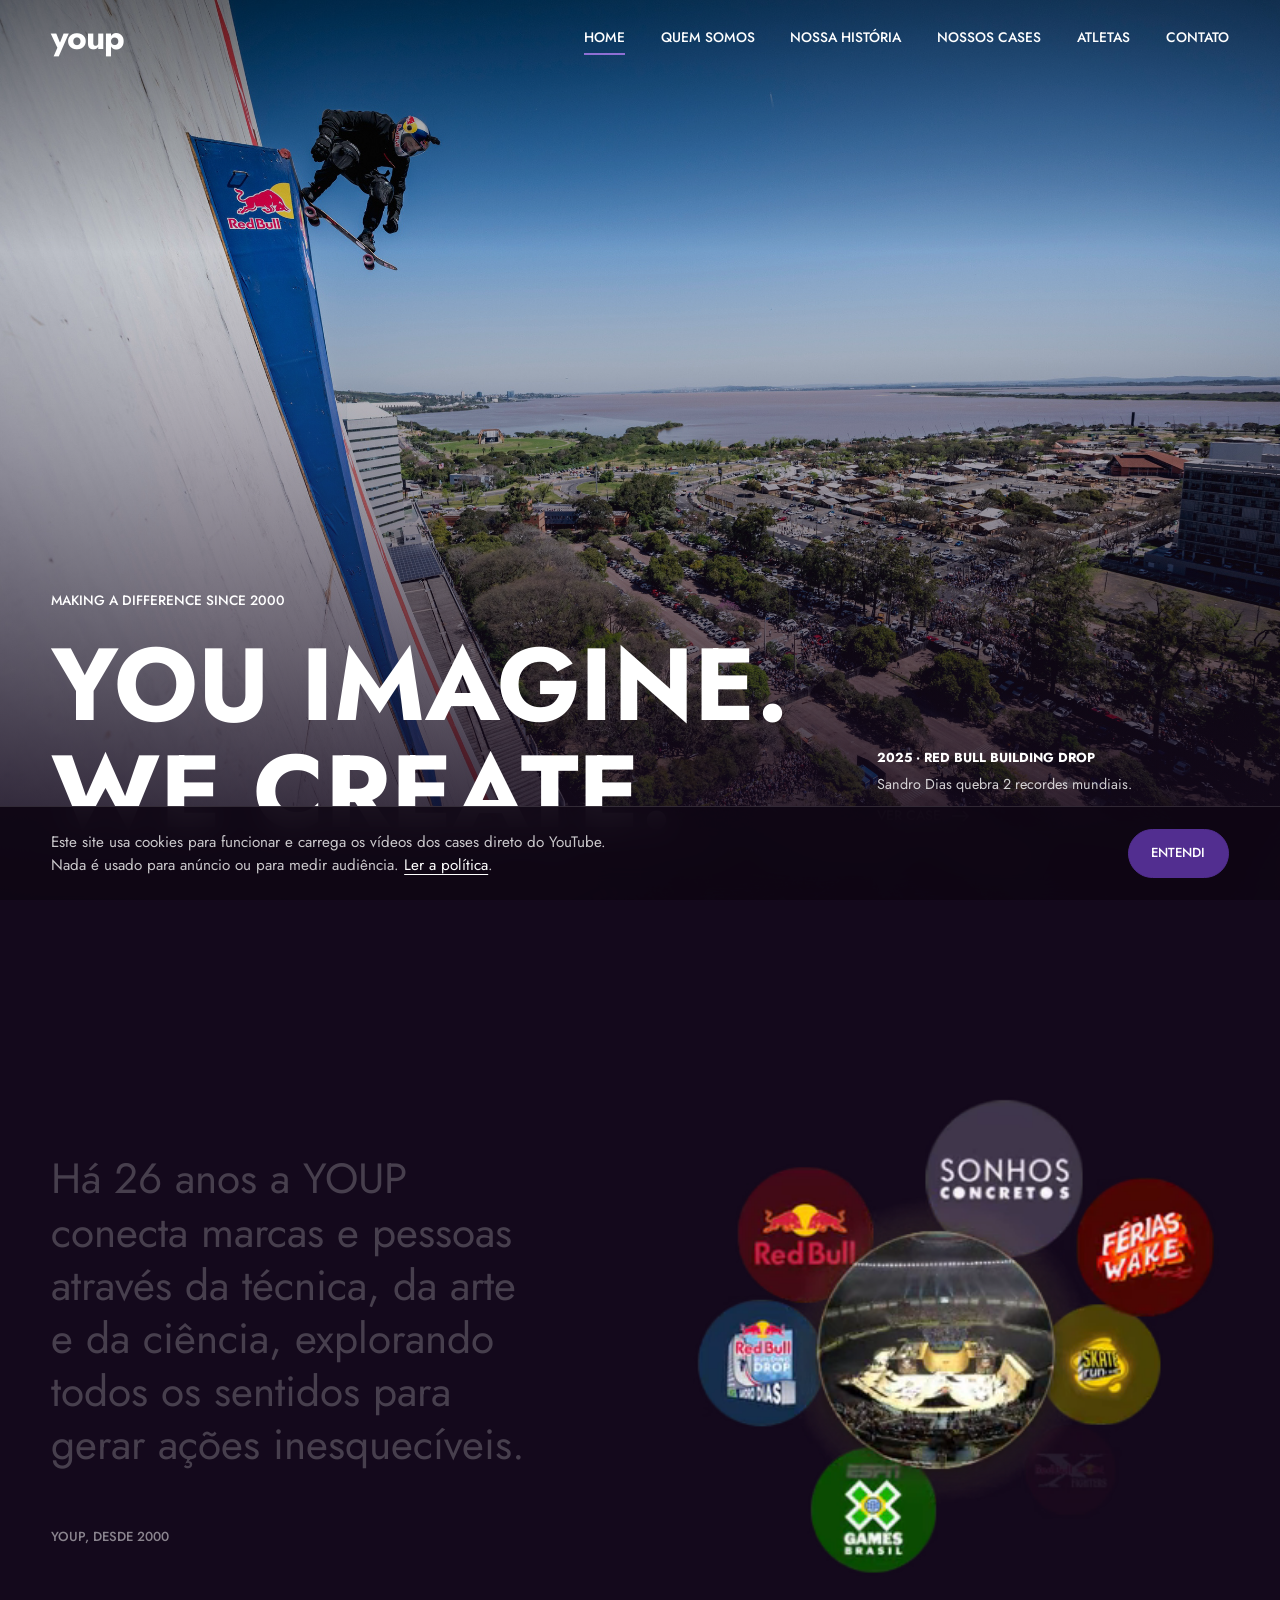
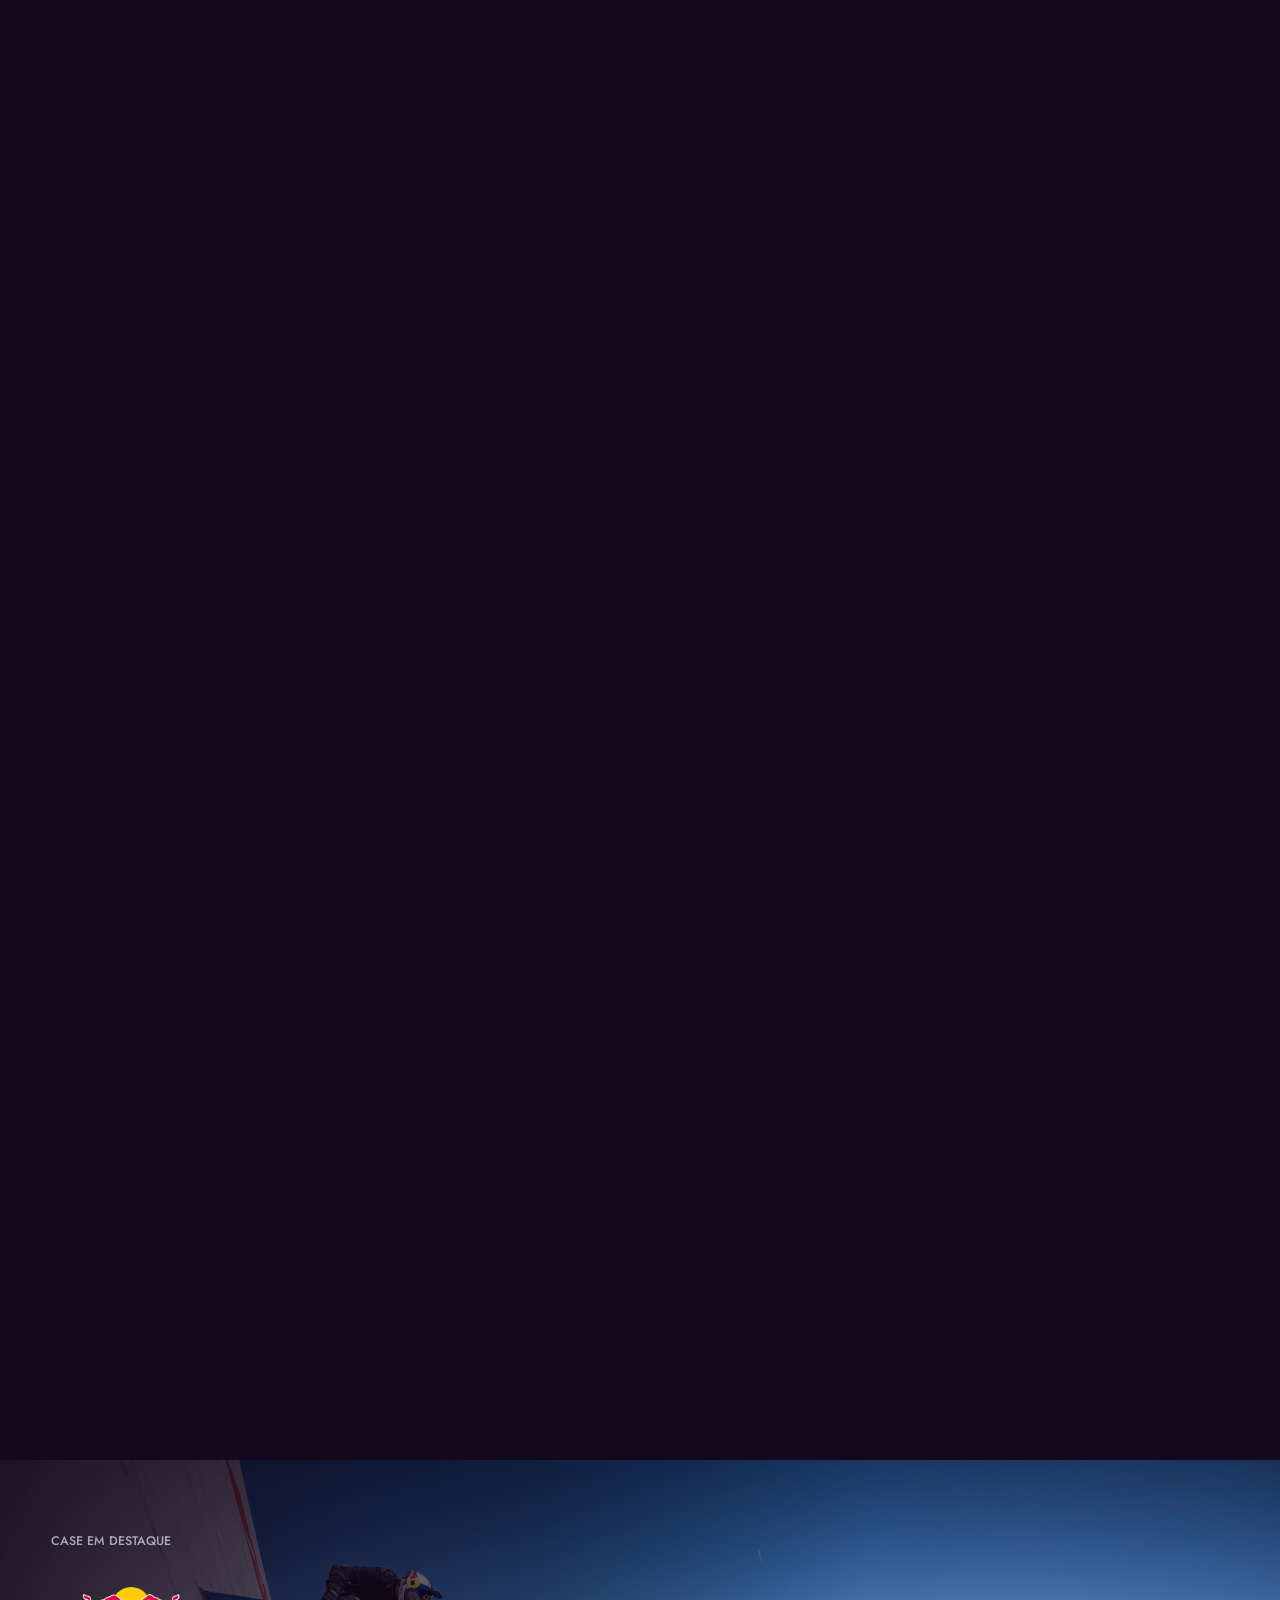
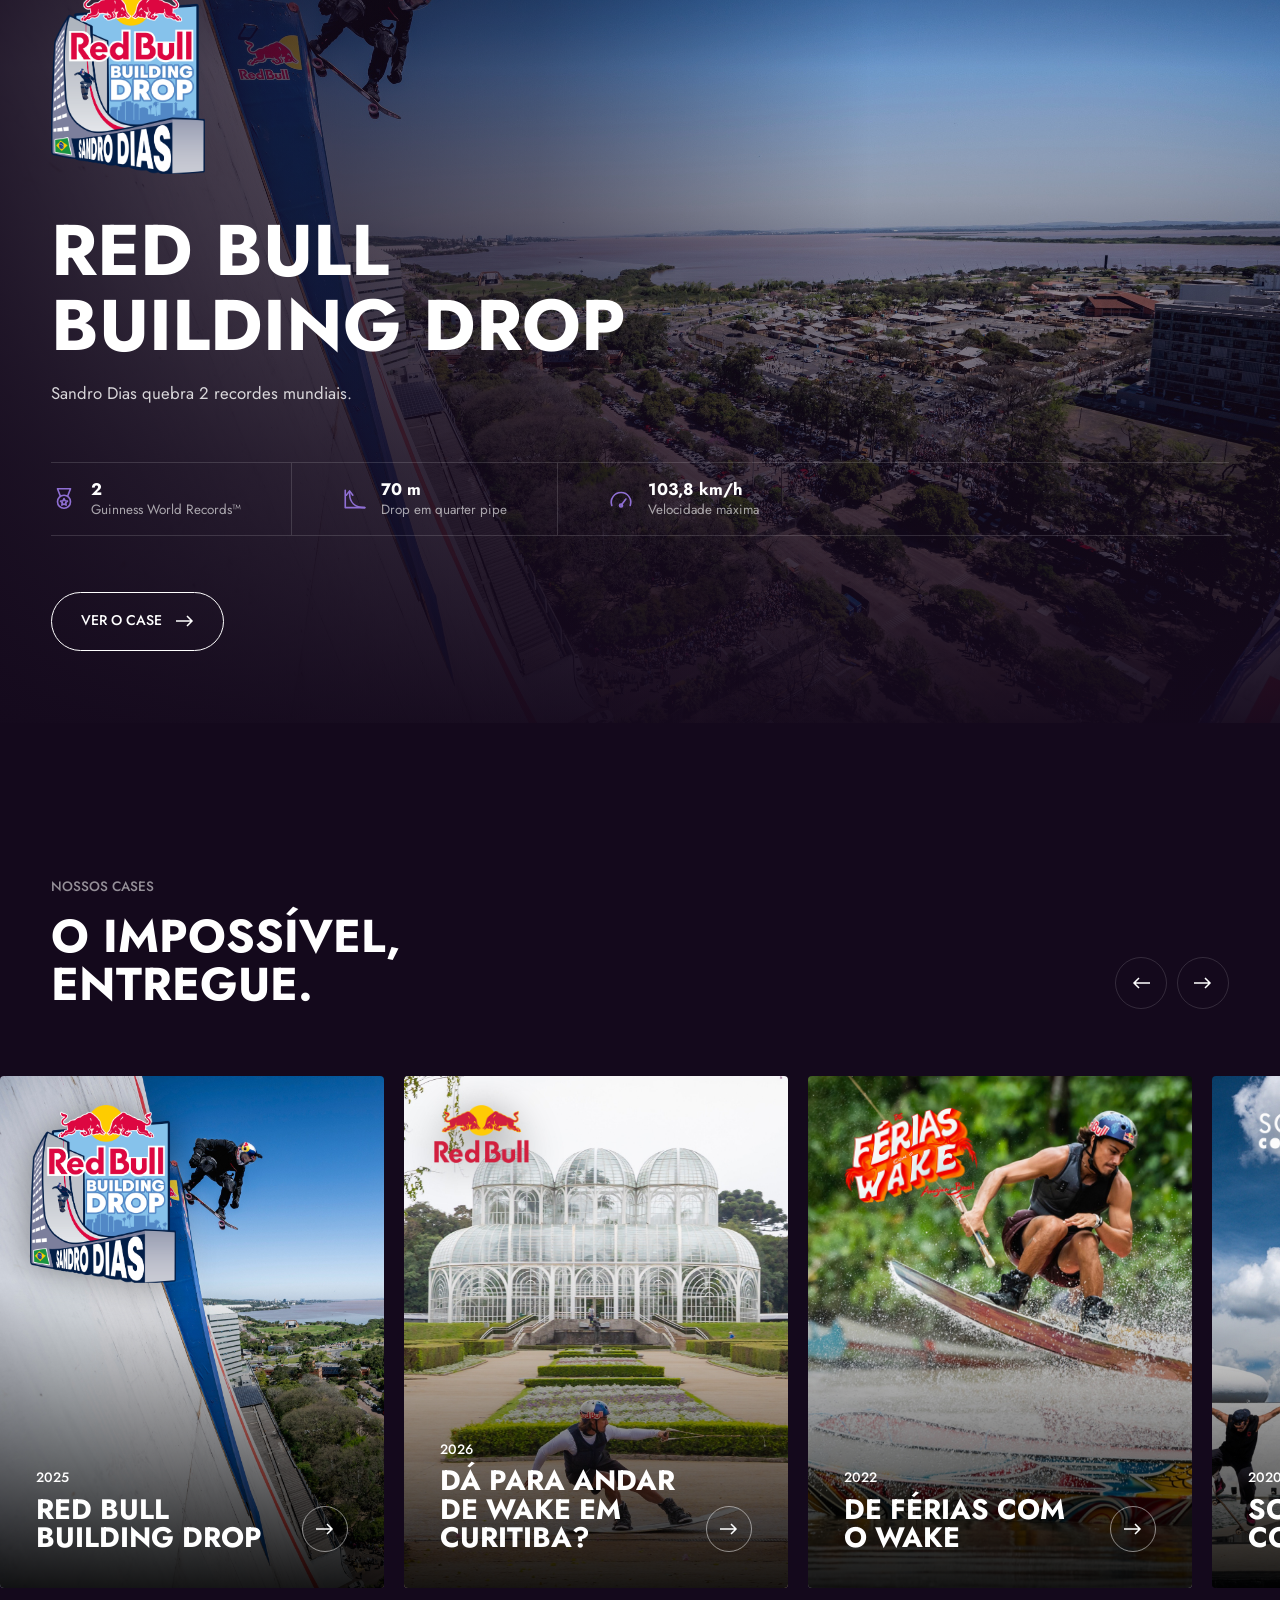
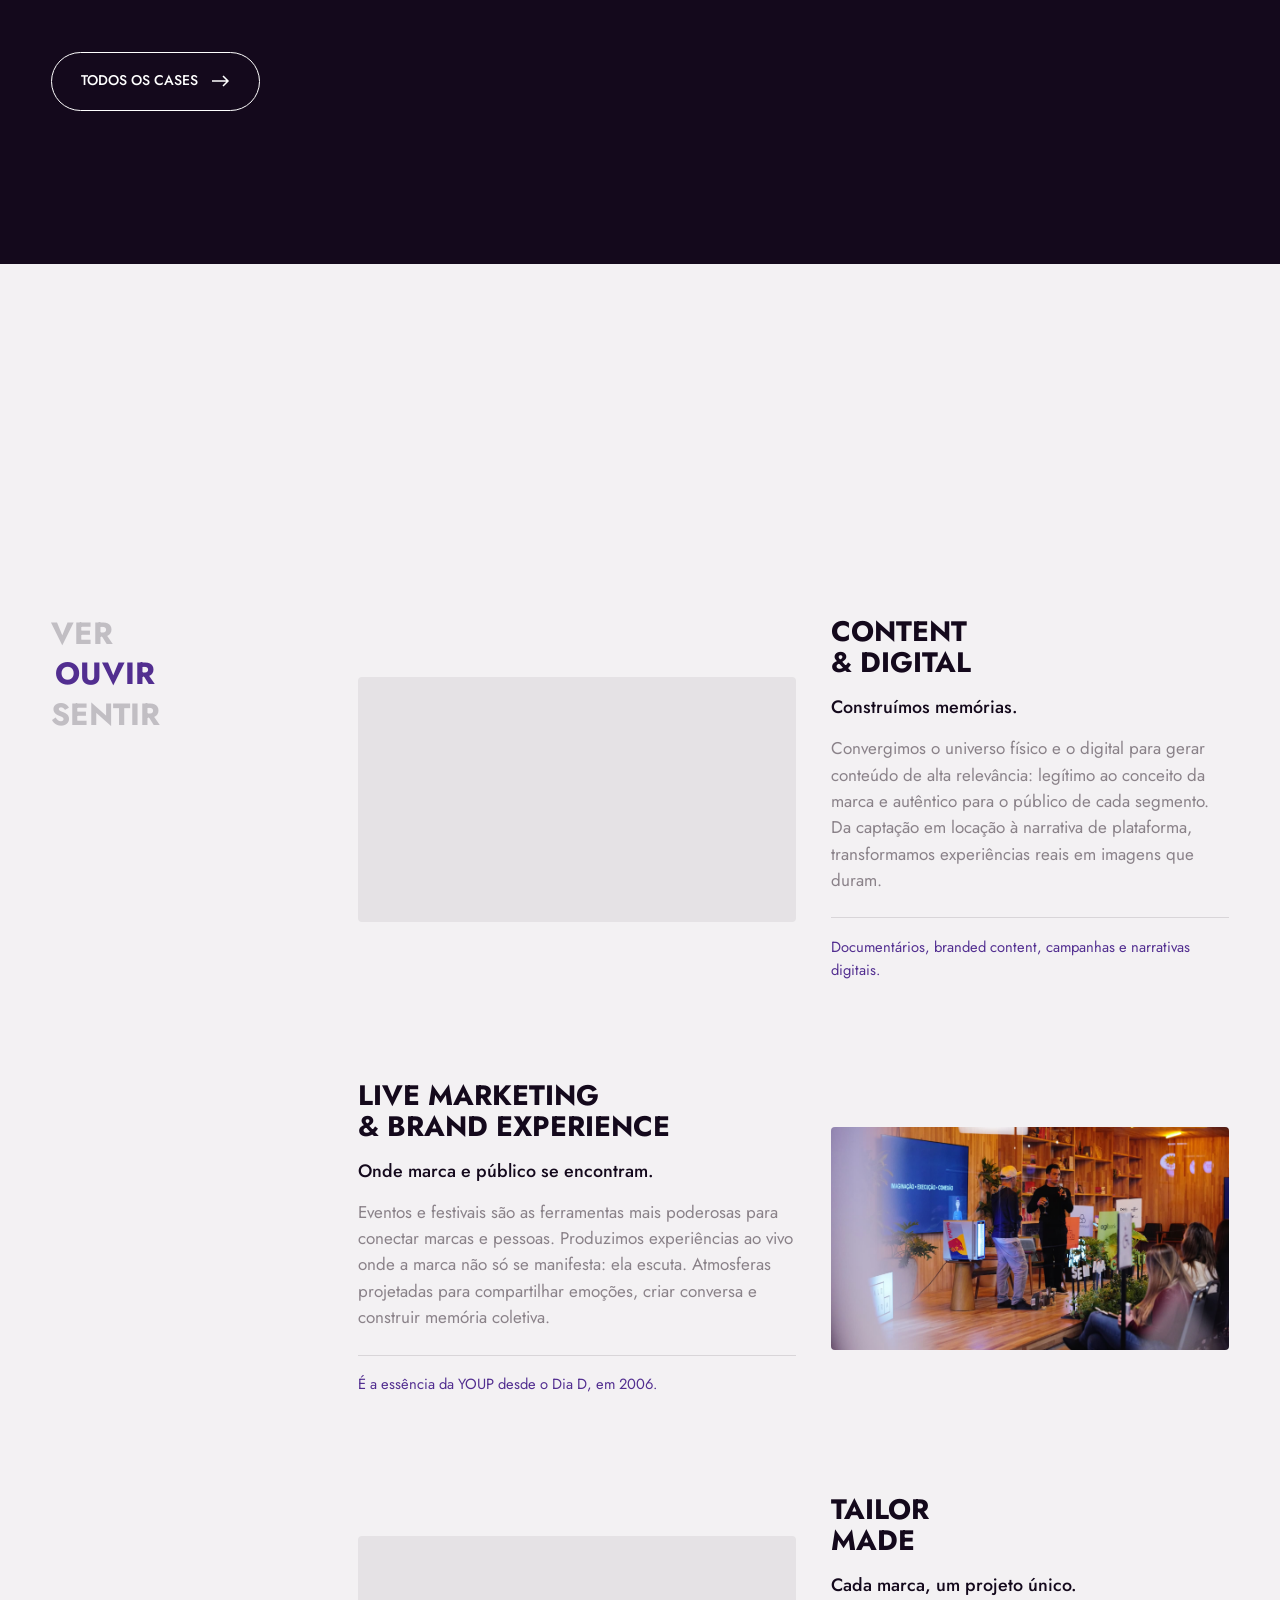
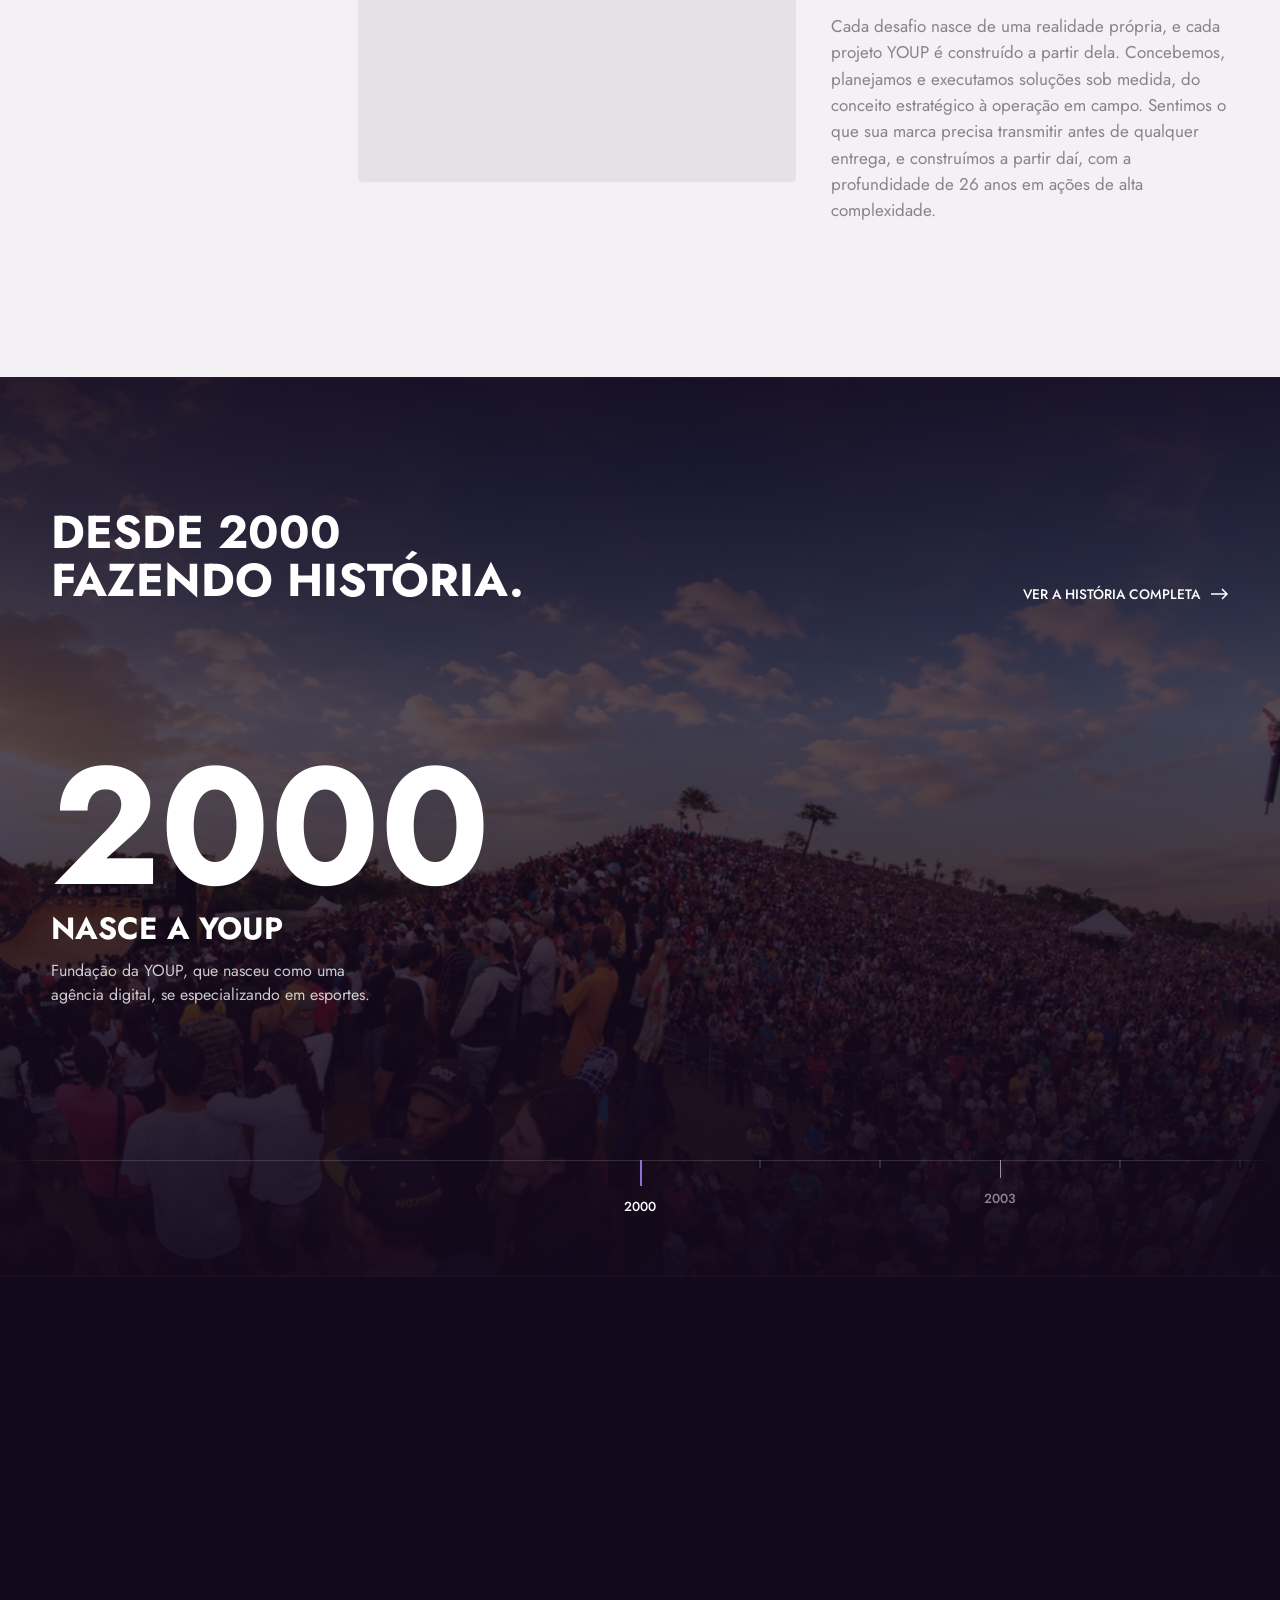
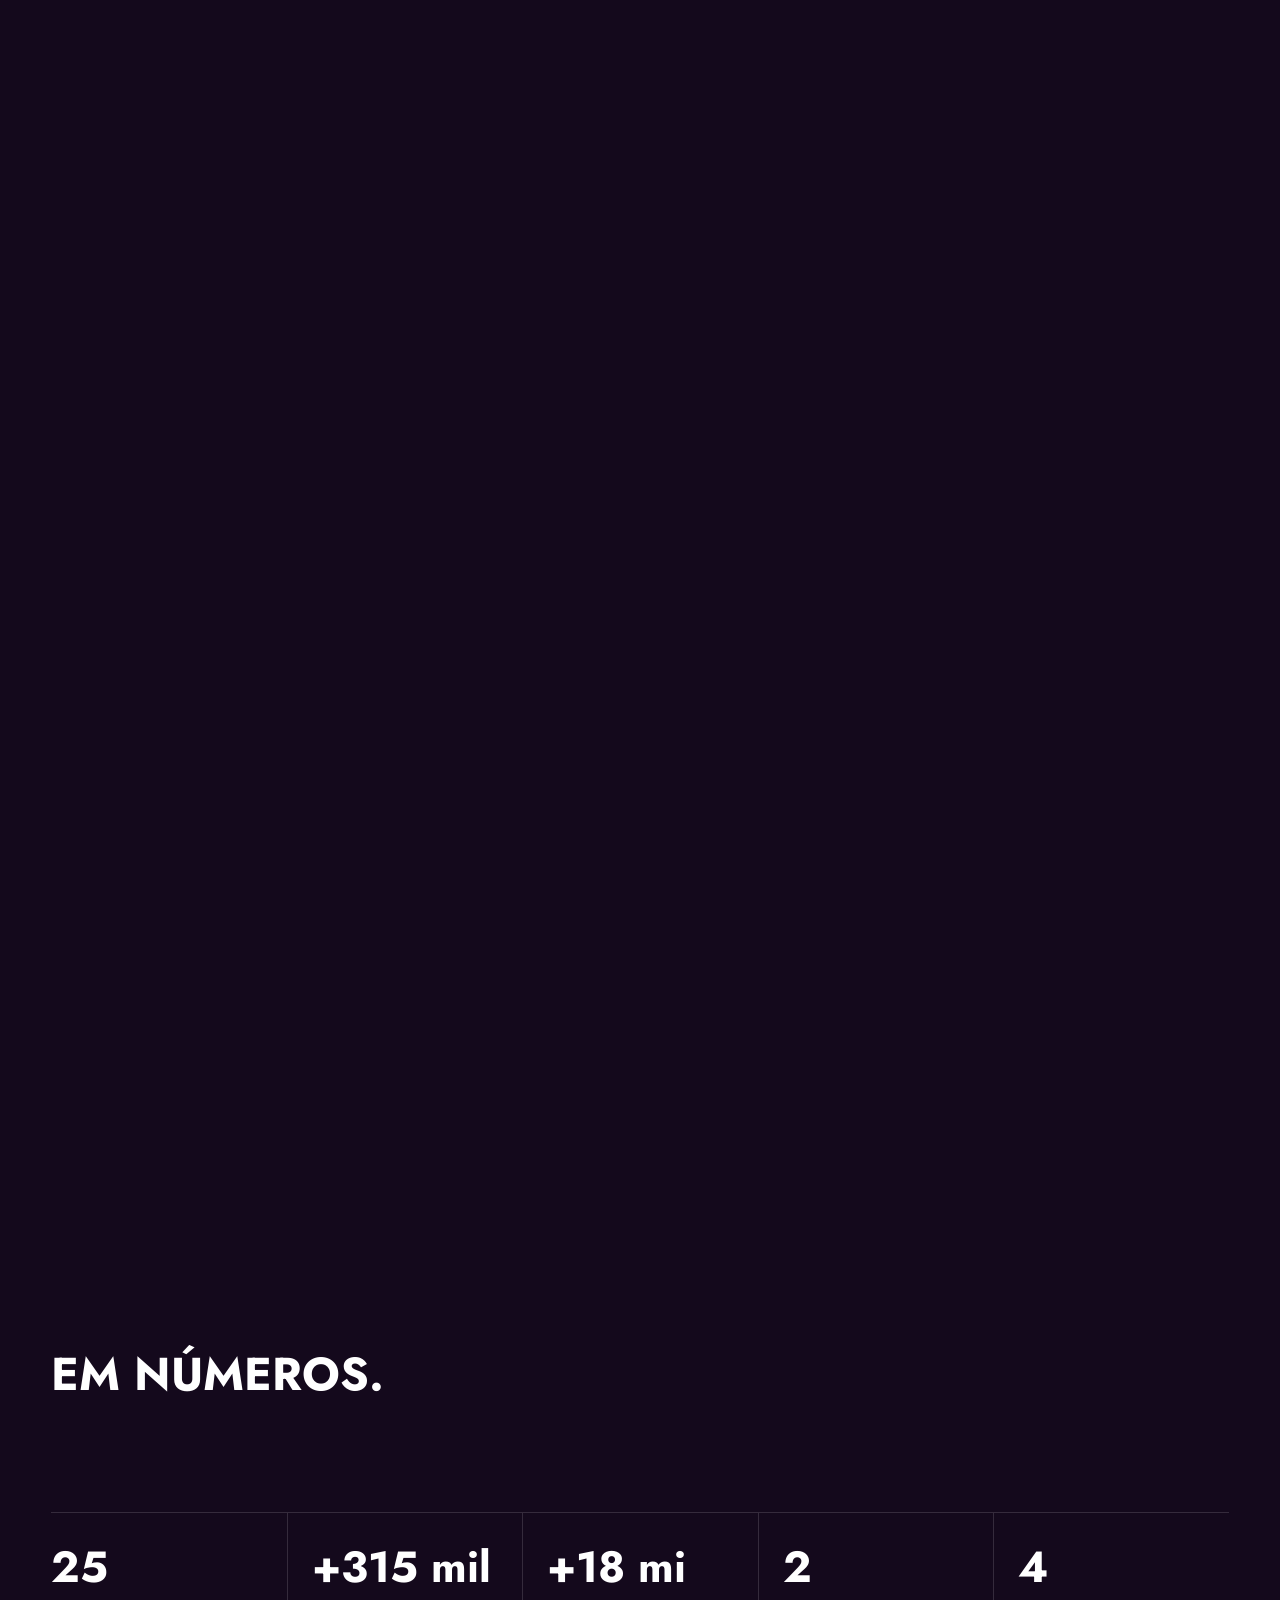
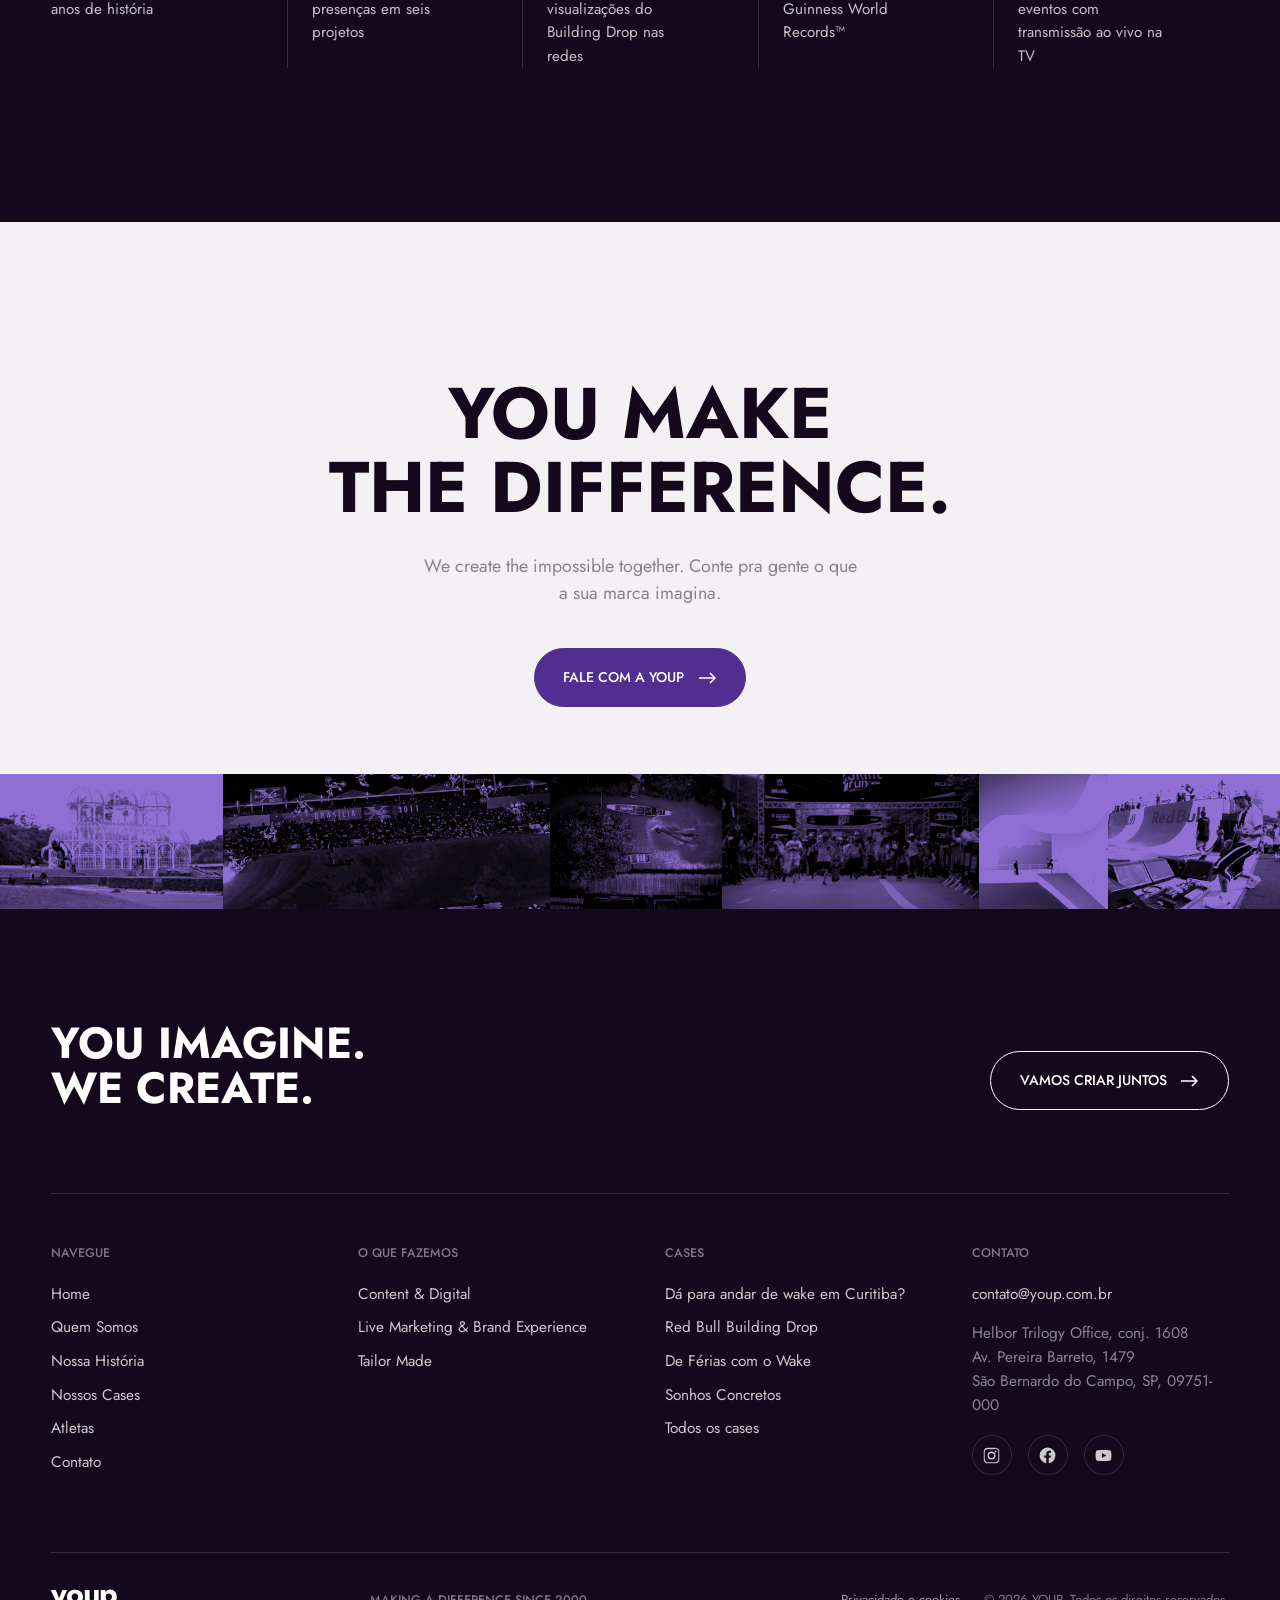
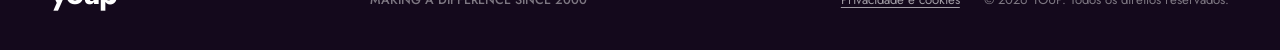
==== commit bfbfb726: "Orbita vira webm com fundo transparente, rodando em loop em 24 fps Co-Authored-By: Claude Opus 5 (1M" ====
--- a/index.html
+++ b/index.html
@@ -53,11 +53,14 @@
             <p class="manifesto__assina">YOUP, desde 2000</p>
           </div>
           <!-- As marcas dos cases orbitam e se fundem no logotipo, em loop infinito.
-               O arquivo foi gerado a partir dos próprios logos dos cases. -->
+               O webm vem primeiro porque tem fundo transparente de verdade; o
+               mp4 é a reserva para quem não lê alfa em webm (Safari), e o fundo
+               dele é o mesmo vinho da página, então dá no mesmo na tela. -->
           <div class="orbita">
             <video class="orbita__video" autoplay muted loop playsinline preload="metadata"
                    poster="assets/media/marca/orbita-cartaz.jpg"
                    aria-label="As marcas dos cases da YOUP se fundindo no logotipo">
+              <source src="assets/media/marca/orbita.webm" type="video/webm">
               <source src="assets/media/marca/orbita.mp4" type="video/mp4">
             </video>
             <img class="orbita__reserva" src="assets/media/marca/youp-pincel-branco.png" alt="" aria-hidden="true">
--- a/assets/css/style.css
+++ b/assets/css/style.css
@@ -245,7 +245,39 @@
 .page-hero--img { min-height: 100vh; min-height: 100svh; }
 .page-hero__bg { position: absolute; inset: 0; }
 .page-hero__bg img { width: 100%; height: 100%; object-fit: cover; }
-.page-hero--img::after { content: ""; position: absolute; inset: 0; background: linear-gradient(180deg, rgba(0,0,0,.4), transparent 35%, rgba(20,9,28,.94)); }
+.page-hero--img::after { content: ""; position: absolute; inset: 0; pointer-events: none; background: linear-gradient(180deg, rgba(0,0,0,.4), transparent 35%, rgba(20,9,28,.94)); }
+
+/* --- Vídeo de fundo do hero do case -----------------------------------
+   A capa continua no lugar e o vídeo entra por cima quando termina de
+   carregar, então nunca aparece um retângulo preto esperando. O embed não
+   recebe clique: quem manda no som é o botão, não o player do YouTube.
+   O 177.78vh é o 16:9 lido pela altura, que é o que faz o vídeo cobrir a
+   cena sem deixar tarja. O scale(1.2) joga para fora o título e a marca que
+   o YouTube desenha por cima do próprio vídeo: sobra só a imagem.
+   --------------------------------------------------------------------- */
+.hero-video { overflow: hidden; }
+.hero-video iframe, .hero-video video {
+  position: absolute; top: 50%; left: 50%; transform: translate(-50%, -50%) scale(1.2);
+  width: 100vw; height: 56.25vw; min-width: 177.78vh; min-height: 100%;
+  border: 0; pointer-events: none;
+  opacity: 0; transition: opacity var(--t-cena) var(--ease);
+}
+.hero-video.is-pronto iframe, .hero-video.is-pronto video { opacity: 1; }
+.hero-som {
+  position: absolute; z-index: 3; bottom: var(--ev-4);
+  right: max(var(--gutter), calc((100% - var(--max)) / 2 + var(--gutter)));
+  width: 46px; height: 46px; display: grid; place-items: center;
+  border: 1px solid rgba(255, 255, 255, .5); border-radius: 50%;
+  background: rgba(20, 9, 28, .45); color: var(--branco); cursor: pointer;
+  -webkit-backdrop-filter: blur(6px); backdrop-filter: blur(6px);
+  transition: background-color var(--t-estado) var(--ease), border-color var(--t-estado) var(--ease), transform var(--t-estado) var(--ease);
+}
+.hero-som:hover { background: var(--roxo); border-color: var(--roxo); transform: scale(1.06); }
+.hero-som svg { width: 19px; height: 19px; fill: currentColor; }
+.hero-som .som-on { display: none; }
+.hero-som.is-on .som-on { display: block; }
+.hero-som.is-on .som-off { display: none; }
+@media (max-width: 700px) { .hero-som { width: 42px; height: 42px; } }
 .page-hero .wrap { position: relative; z-index: 2; }
 .page-hero .eyebrow { display: block; margin-bottom: 1.25rem; }
 
@@ -364,6 +396,23 @@
   .cases-grid { grid-template-columns: 1fr; }
   .cases-grid .card, .cases-grid .card:first-child { aspect-ratio: 4 / 5; }
 }
+
+/* Selo de recorde, logo abaixo do resultado do case. Fica numa caixa de
+   linha fina, sem cor cheia, porque é informação e não etiqueta de promoção. */
+.recorde {
+  display: flex; gap: var(--e-2); align-items: flex-start;
+  margin-top: var(--e-3); padding: var(--e-3);
+  border: 1px solid var(--linha); border-radius: 4px;
+}
+.recorde__icone { width: 34px; height: 34px; flex: 0 0 34px; color: var(--roxo-luz); }
+.recorde__titulo {
+  margin: 0; font-family: var(--font-display); font-weight: var(--peso-titulo);
+  text-transform: uppercase; font-size: clamp(1rem, 1.6vw, 1.25rem); line-height: 1.1;
+}
+.recorde__marcas { list-style: none; margin: .75rem 0 0; padding: 0; display: grid; gap: .4rem; }
+.recorde__marcas li { position: relative; padding-left: 1.1rem; font-size: .95rem; line-height: 1.45; color: rgba(255, 255, 255, .8); }
+.recorde__marcas li::before { content: ""; position: absolute; left: 0; top: .62em; width: 6px; height: 6px; border-radius: 50%; background: var(--roxo-luz); }
+.recorde__nota { margin: .75rem 0 0; font-size: .84rem; color: rgba(255, 255, 255, .55); }
 
 /* Faixa de anos (prévia da linha do tempo) */
 /* --- Linha do tempo da home --------------------------------------------
@@ -738,7 +787,7 @@
   font-size: .82rem; text-transform: uppercase; color: rgba(255, 255, 255, .5);
 }
 
-.manifesto__grade { display: grid; grid-template-columns: 1fr minmax(0, .85fr); gap: var(--e-5); align-items: center; }
+.manifesto__grade { display: grid; grid-template-columns: 1fr minmax(0, 1.08fr); gap: var(--e-4); align-items: center; }
 .manifesto__col { min-width: 0; }
 
 /* --- Órbita das marcas --------------------------------------------------
@@ -746,13 +795,22 @@
    logotipo, giram e voltam a se fundir nele. Sem áudio, sem controles.
    ----------------------------------------------------------------------- */
 .orbita { position: relative; width: 100%; aspect-ratio: 1; }
+/* O vídeo passa um pouco da coluna: dentro dela ele ficava pequeno demais e
+   a cena virava um selo girando no canto. */
+.orbita__video { transform: scale(1.12); }
 .orbita__video { position: absolute; inset: 0; width: 100%; height: 100%; object-fit: contain; }
-/* Se o vídeo não tocar (JS desligado, autoplay bloqueado), fica o logotipo. */
+/* Se o vídeo não tocar (JS desligado, autoplay bloqueado), fica o logotipo.
+   Tocando, ele sai: o webm é transparente e deixaria o logotipo aparecer por
+   trás das marcas. */
+.orbita.is-vivo .orbita__reserva { display: none; }
 .orbita__reserva { position: absolute; left: 50%; top: 50%; width: 46%; transform: translate(-50%, -50%); z-index: -1; }
 
 @media (max-width: 860px) {
   .manifesto__grade { grid-template-columns: 1fr; }
-  .orbita { width: min(78vw, 420px); margin-inline: auto; }
+  /* No celular a coluna já é a tela inteira: o vídeo cresce pela largura e
+     não pelo scale, que empurrava a página 10px para o lado. */
+  .orbita { width: 100%; max-width: min(520px, 42svh); margin-inline: auto; }
+  .orbita__video { transform: none; }
 }
 
 /* Cada palavra tem uma cópia acesa por cima, revelada por clip-path. */
@@ -820,12 +878,6 @@
 }
 
 /* Vídeo do YouTube à espera de autorização */
-.yt-espera { position: absolute; inset: 0; display: grid; place-items: center; overflow: hidden; background: #0e0616; }
-.yt-espera img { position: absolute; inset: 0; width: 100%; height: 100%; object-fit: cover; opacity: .32; }
-.yt-espera__aviso { position: relative; z-index: 2; display: grid; justify-items: center; gap: 1rem; padding: 2rem; text-align: center; }
-.yt-espera__aviso p { margin: 0; max-width: 38ch; font-size: .95rem; color: rgba(255, 255, 255, .82); }
-.yt-espera__link { font-size: .85rem; color: rgba(255, 255, 255, .6); text-decoration: underline; text-underline-offset: .25em; }
-.yt-espera__link:hover { color: var(--branco); }
 
 /* --- Página de texto legal --------------------------------------------- */
 .texto-legal { padding-top: calc(var(--header-h) + var(--e-7)); }
@@ -835,6 +887,35 @@
 .texto-legal__corpo ul { margin: 0 0 1em; padding-left: 1.2rem; color: rgba(255, 255, 255, .82); line-height: 1.7; }
 .texto-legal__corpo li { margin-bottom: .6rem; }
 .texto-legal__corpo a { color: var(--branco); text-decoration: underline; text-underline-offset: .25em; }
+
+/* O filme do case no card: 16:9 cortado para cobrir a caixa, que é retrato.
+   A altura manda e a largura sai do aspect-ratio, que é o que evita esticar
+   a imagem. O embed não recebe clique: o card inteiro continua sendo um
+   link para a página do case. */
+.card__filme {
+  position: absolute; top: 50%; left: 50%; transform: translate(-50%, -50%) scale(1.2);
+  height: 100%; width: auto; aspect-ratio: 16 / 9; min-width: 100%;
+  border: 0; opacity: 0; pointer-events: none;
+  transition: opacity var(--t-estado) var(--ease);
+}
+/* Short do YouTube: o filme é em pé. Num quadro 9:16 o player encaixa o
+   vídeo inteiro, sem a tarja preta que sobra dos lados num quadro deitado. */
+.card__filme--pe { width: 100%; height: auto; aspect-ratio: 9 / 16; min-width: 0; }
+/* Filme em pé no hero: ele ocupa uma coluna no meio e a capa preenche o
+   resto. Para não virar três retângulos colados, a capa entra desfocada,
+   como ambiente, e as bordas do vídeo somem em degradê. */
+.hero-video--pe iframe {
+  width: auto; height: 100%; aspect-ratio: 9 / 16; min-width: 0;
+  -webkit-mask-image: linear-gradient(90deg, transparent 0, #000 8%, #000 92%, transparent 100%);
+  mask-image: linear-gradient(90deg, transparent 0, #000 8%, #000 92%, transparent 100%);
+}
+.hero-video--pe img { filter: blur(26px) saturate(1.2) brightness(.5); transform: scale(1.12); }
+.video-block--pe { aspect-ratio: 9 / 16; max-width: min(100%, 420px); margin-inline: auto; }
+
+/* O card largo da grade é mais deitado que 16:9: aí quem manda é a largura. */
+.cases-grid .card:first-child .card__filme { width: 100%; height: auto; min-height: 100%; min-width: 0; }
+.card.is-filme .card__filme { opacity: 1; }
+.card.is-filme .card__previa { opacity: 0; }
 
 /* Prévia em vídeo do card, no hover e no foco de teclado. */
 .card__previa {
@@ -869,18 +950,32 @@
 .light .page-hero .eyebrow { color: var(--roxo); }
 
 /* --- Faixa de bastidores -----------------------------------------------
-   Uma tira só, de ponta a ponta da tela, com as fotos encaixadas sem sobra.
-   Larguras diferentes para não virar uma régua de quadrados iguais.
+   Uma tira só, de ponta a ponta da tela, as fotos coladas, sem respiro entre
+   elas. Larguras diferentes para não virar uma régua de quadrados iguais.
+
+   As seis fotos vêm de eventos diferentes, com luz e cor cada uma de um
+   jeito. Em duotone elas param de brigar e viram uma coisa só: o preto e
+   branco apaga a cor de origem e o roxo entra por cima no modo "multiply",
+   que leva o escuro da foto para o preto e o claro para o roxo. Daí os dois
+   tons, e só eles.
    ----------------------------------------------------------------------- */
 .faixa { padding: 0; }
 .faixa__tira {
   list-style: none; margin: 0; padding: 0;
-  display: flex; gap: 2px;
+  display: flex; gap: 0;
   height: clamp(104px, 15vh, 168px);
 }
-.faixa__tira li { flex: 1 1 0; min-width: 0; height: 100%; overflow: hidden; }
-.faixa__tira img { width: 100%; height: 100%; object-fit: cover; transition: transform var(--t-cena) var(--ease); }
-.faixa__tira li:hover img { transform: scale(1.05); }
+.faixa__tira li { position: relative; flex: 1 1 0; min-width: 0; height: 100%; overflow: hidden; background: var(--vinho); }
+.faixa__tira img { width: 100%; height: 100%; object-fit: cover; filter: grayscale(1) contrast(1.3) brightness(1.05); transition: transform var(--t-cena) var(--ease), filter var(--t-camada) var(--ease); }
+.faixa__tira li::after {
+  content: ""; position: absolute; inset: 0; pointer-events: none;
+  background: var(--roxo-luz); mix-blend-mode: multiply; opacity: 1;
+  transition: opacity var(--t-camada) var(--ease);
+}
+/* No hover a foto sai um pouco do roxo: a cor de origem aparece e o toque
+   tem resposta, sem virar outra paleta. */
+.faixa__tira li:hover img { transform: scale(1.05); filter: grayscale(.3) contrast(1.02) brightness(1); }
+.faixa__tira li:hover::after { opacity: .35; }
 /* Larguras desiguais, para a tira ter ritmo. */
 .faixa__tira li:nth-child(1) { flex-grow: 1.3; }
 .faixa__tira li:nth-child(2) { flex-grow: 1.9; }
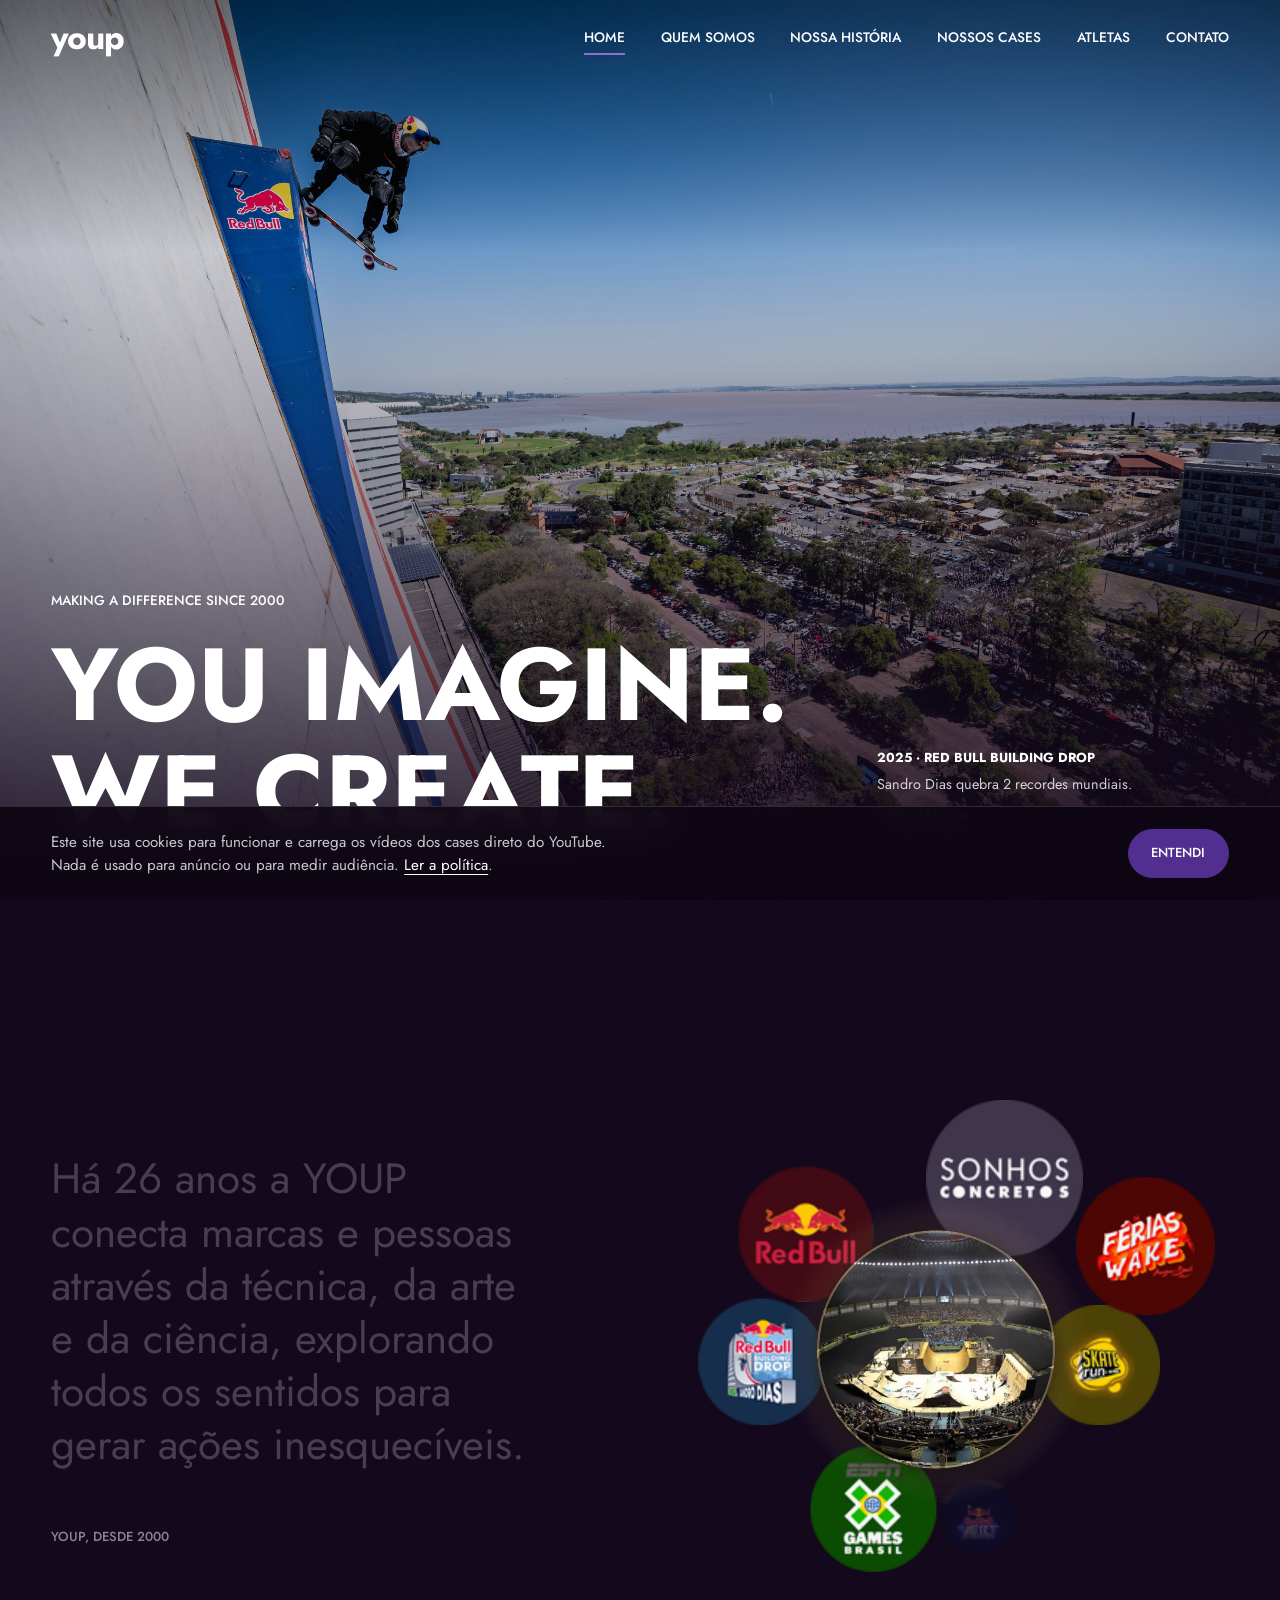
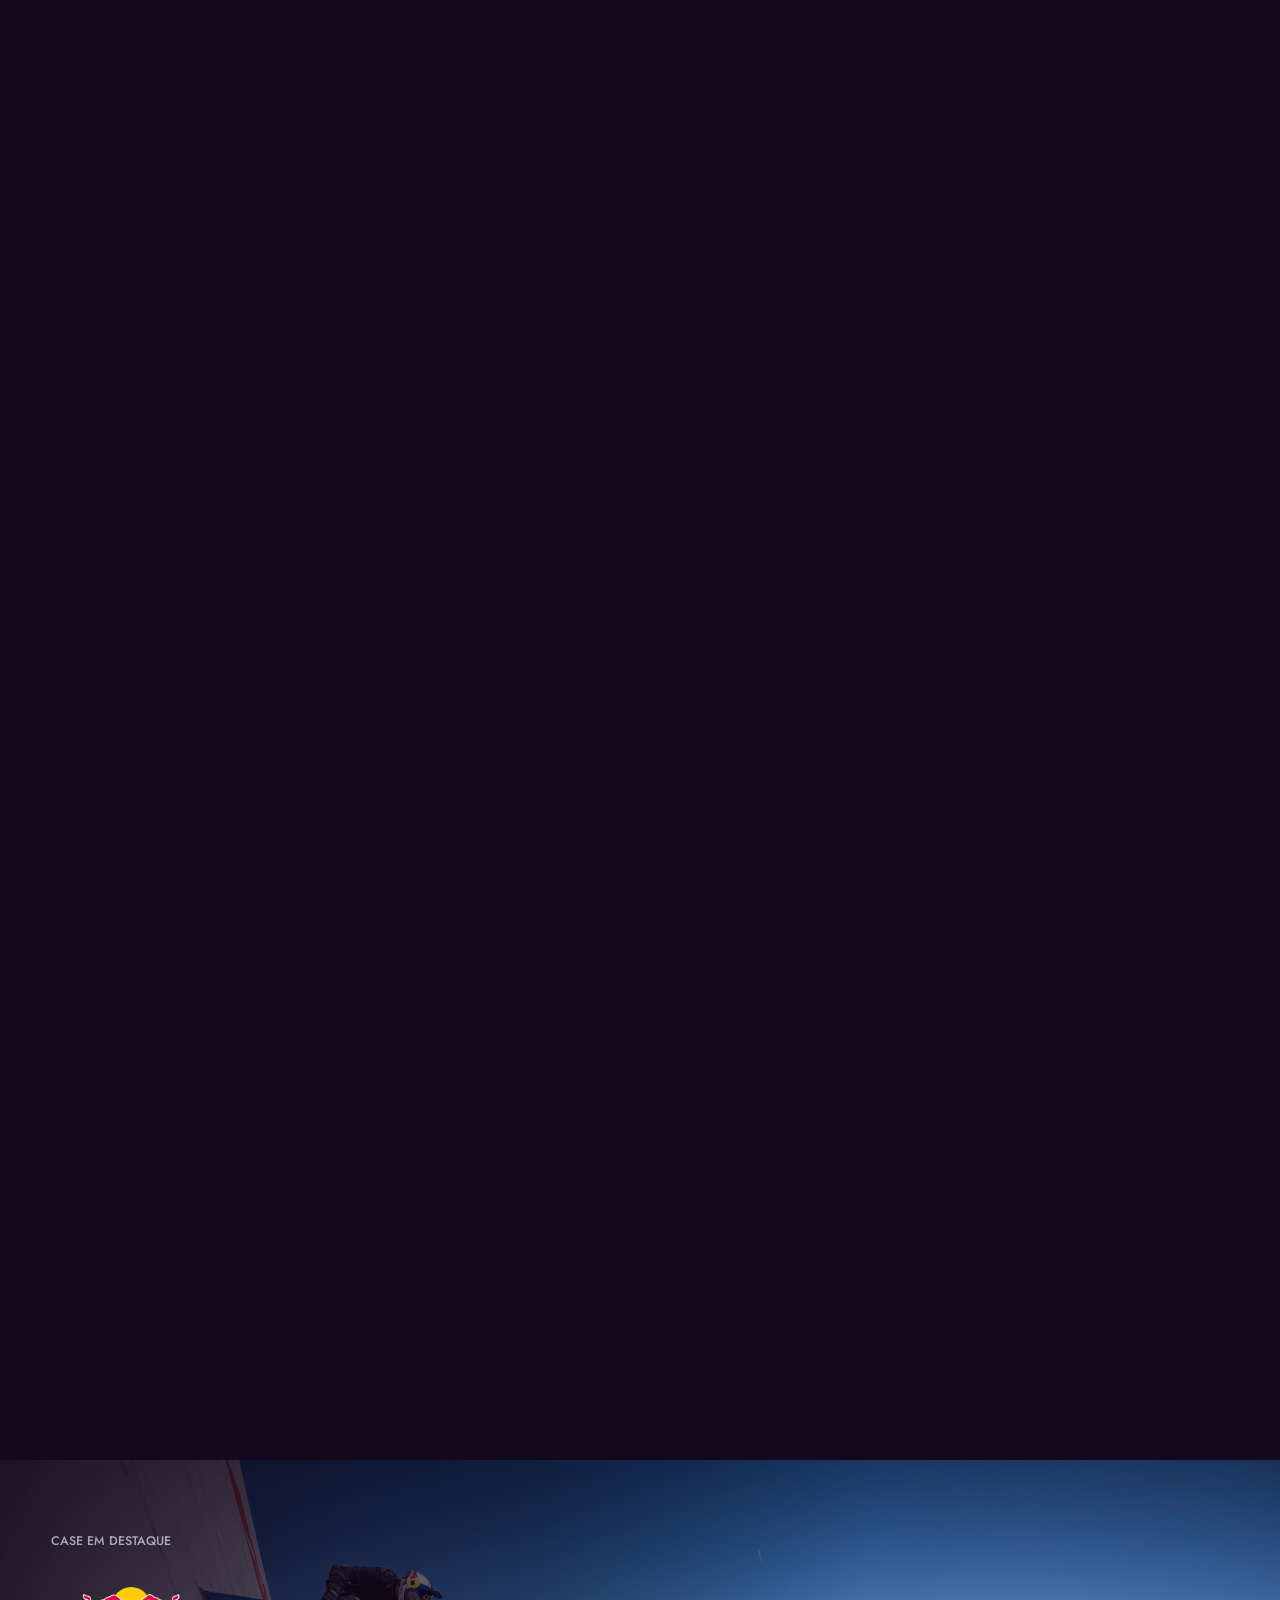
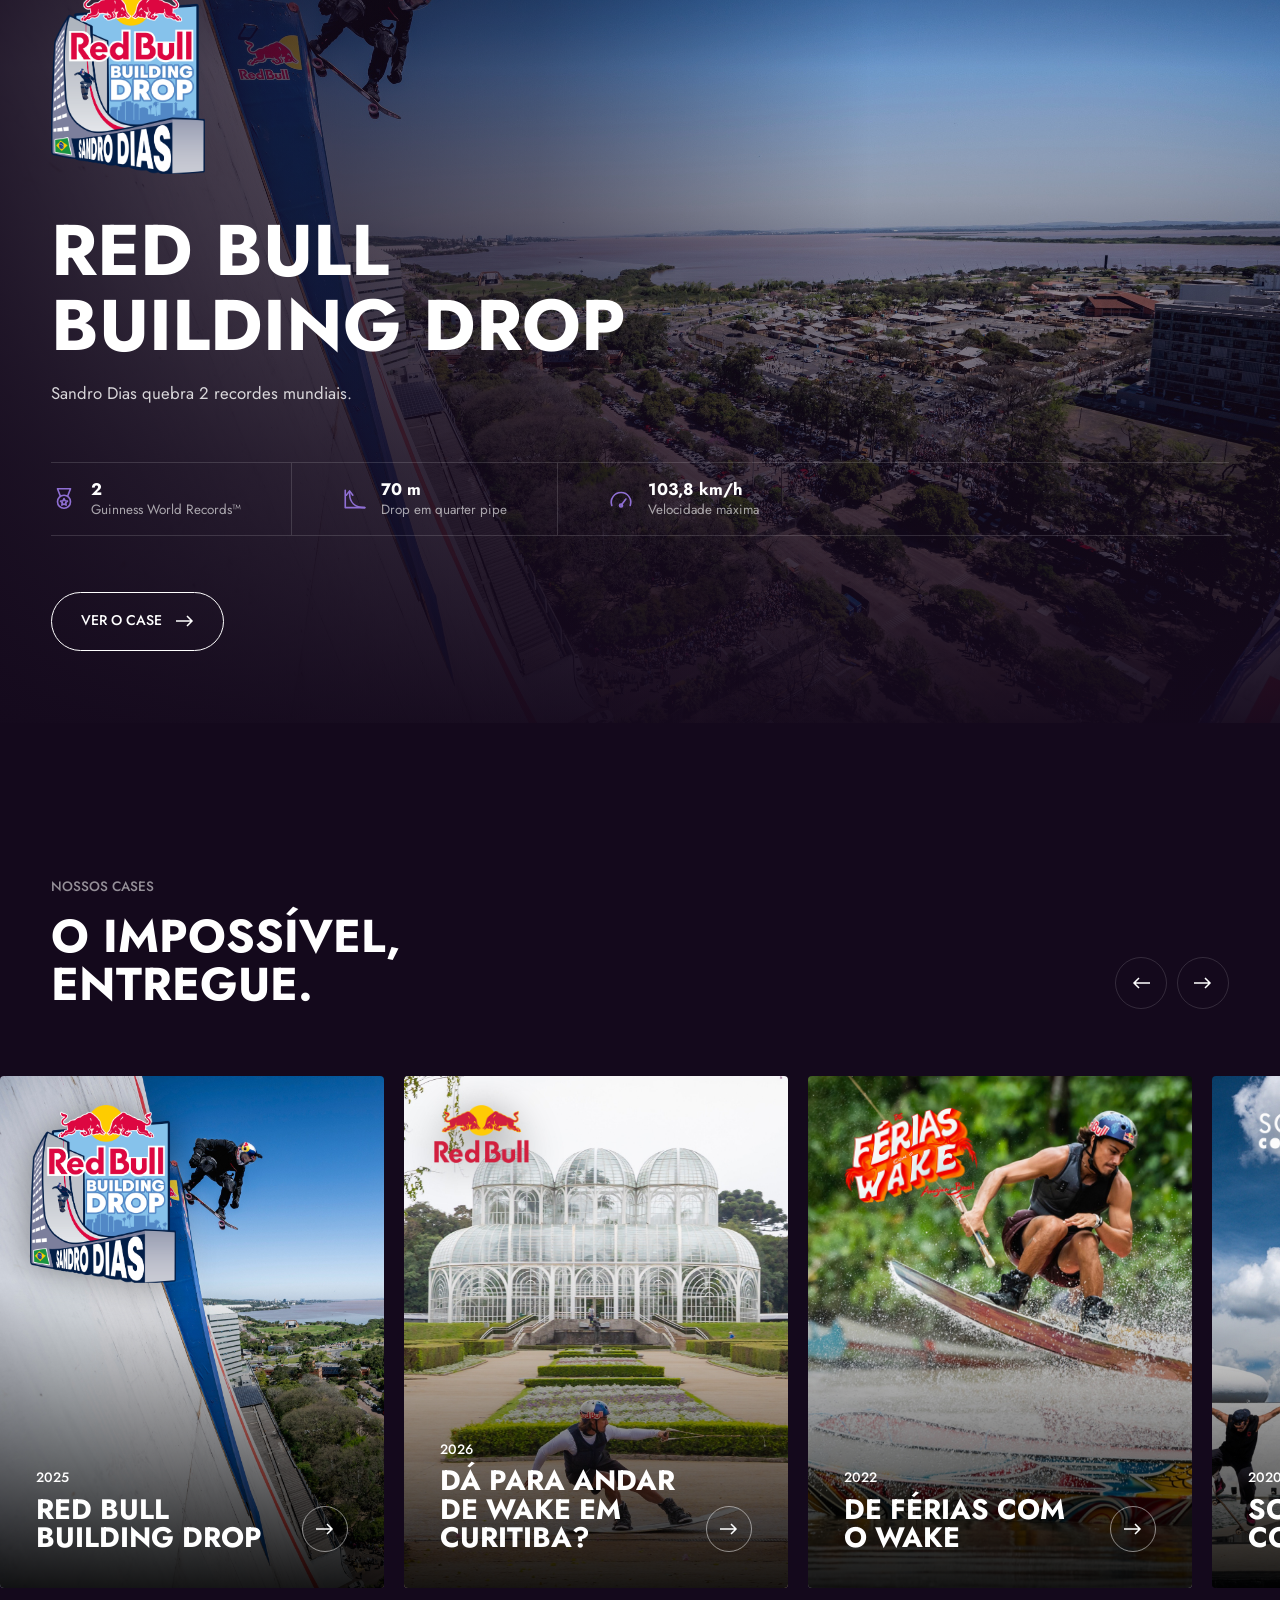
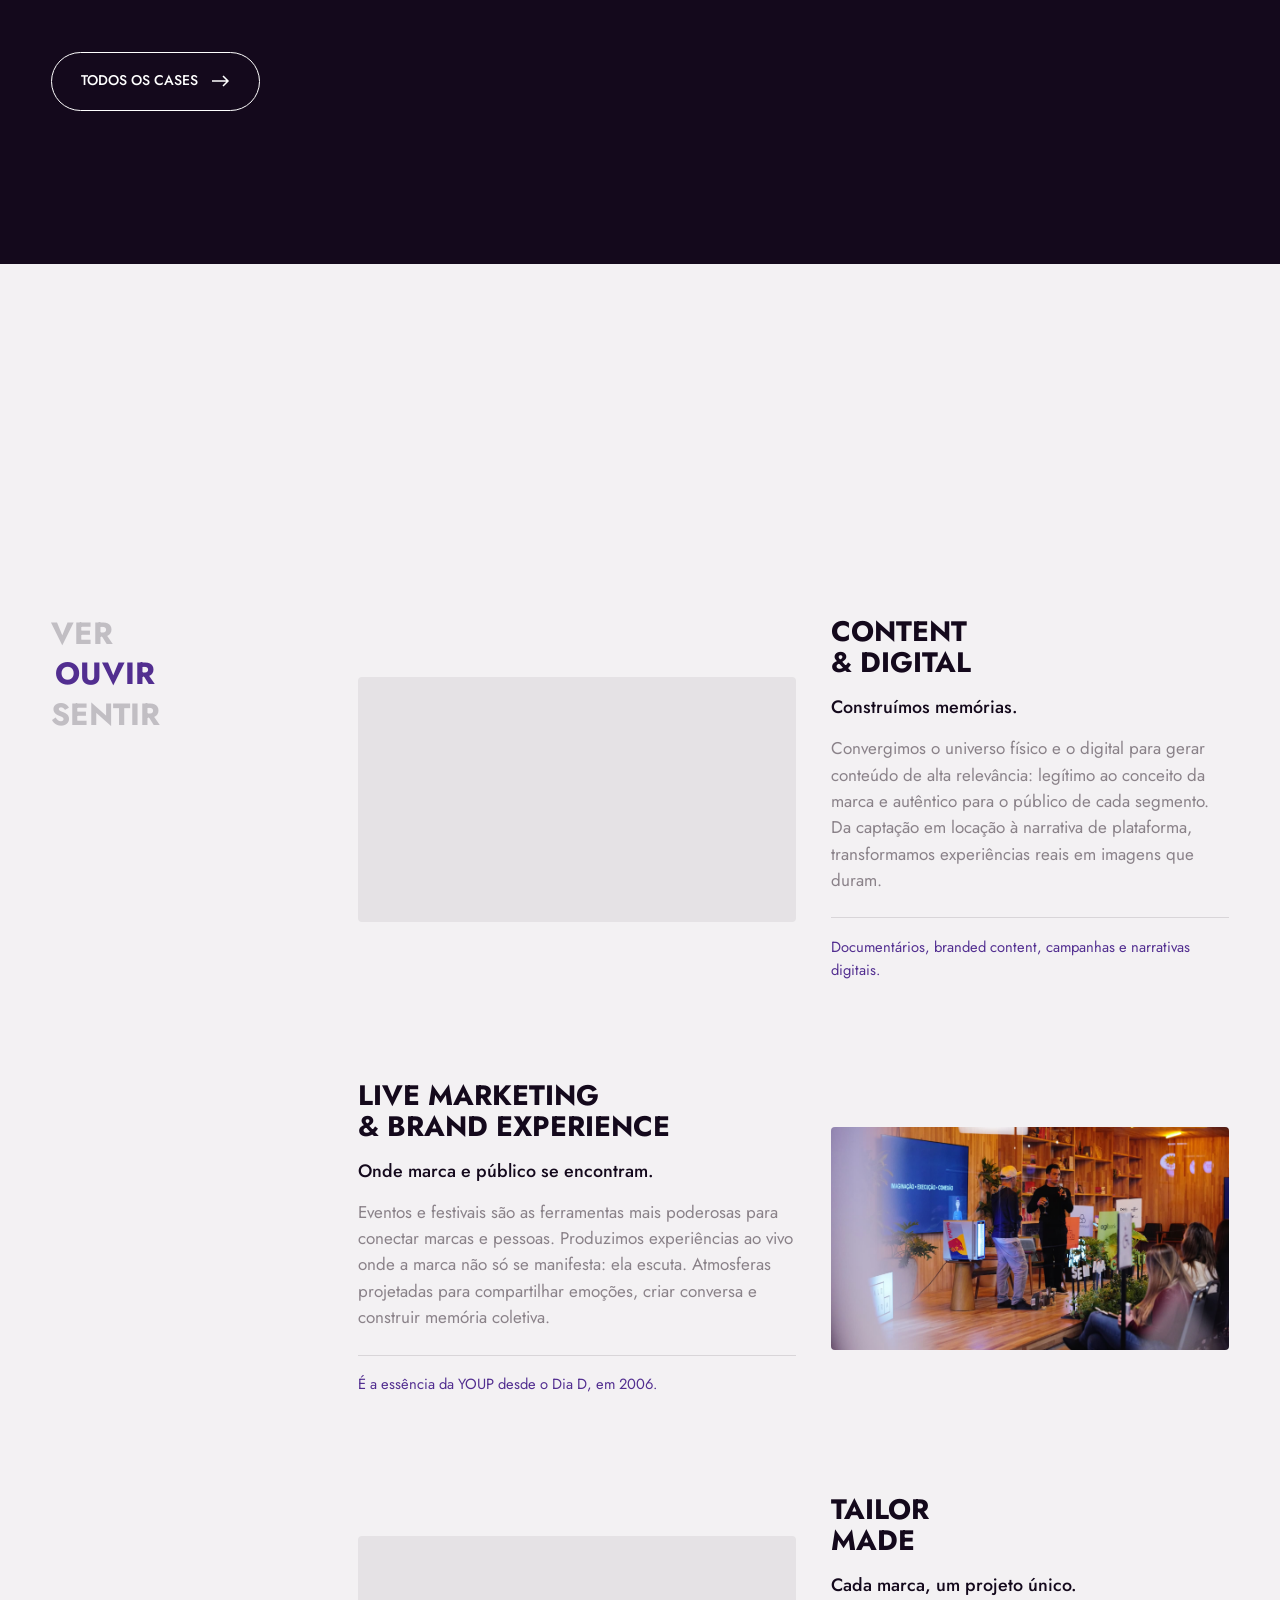
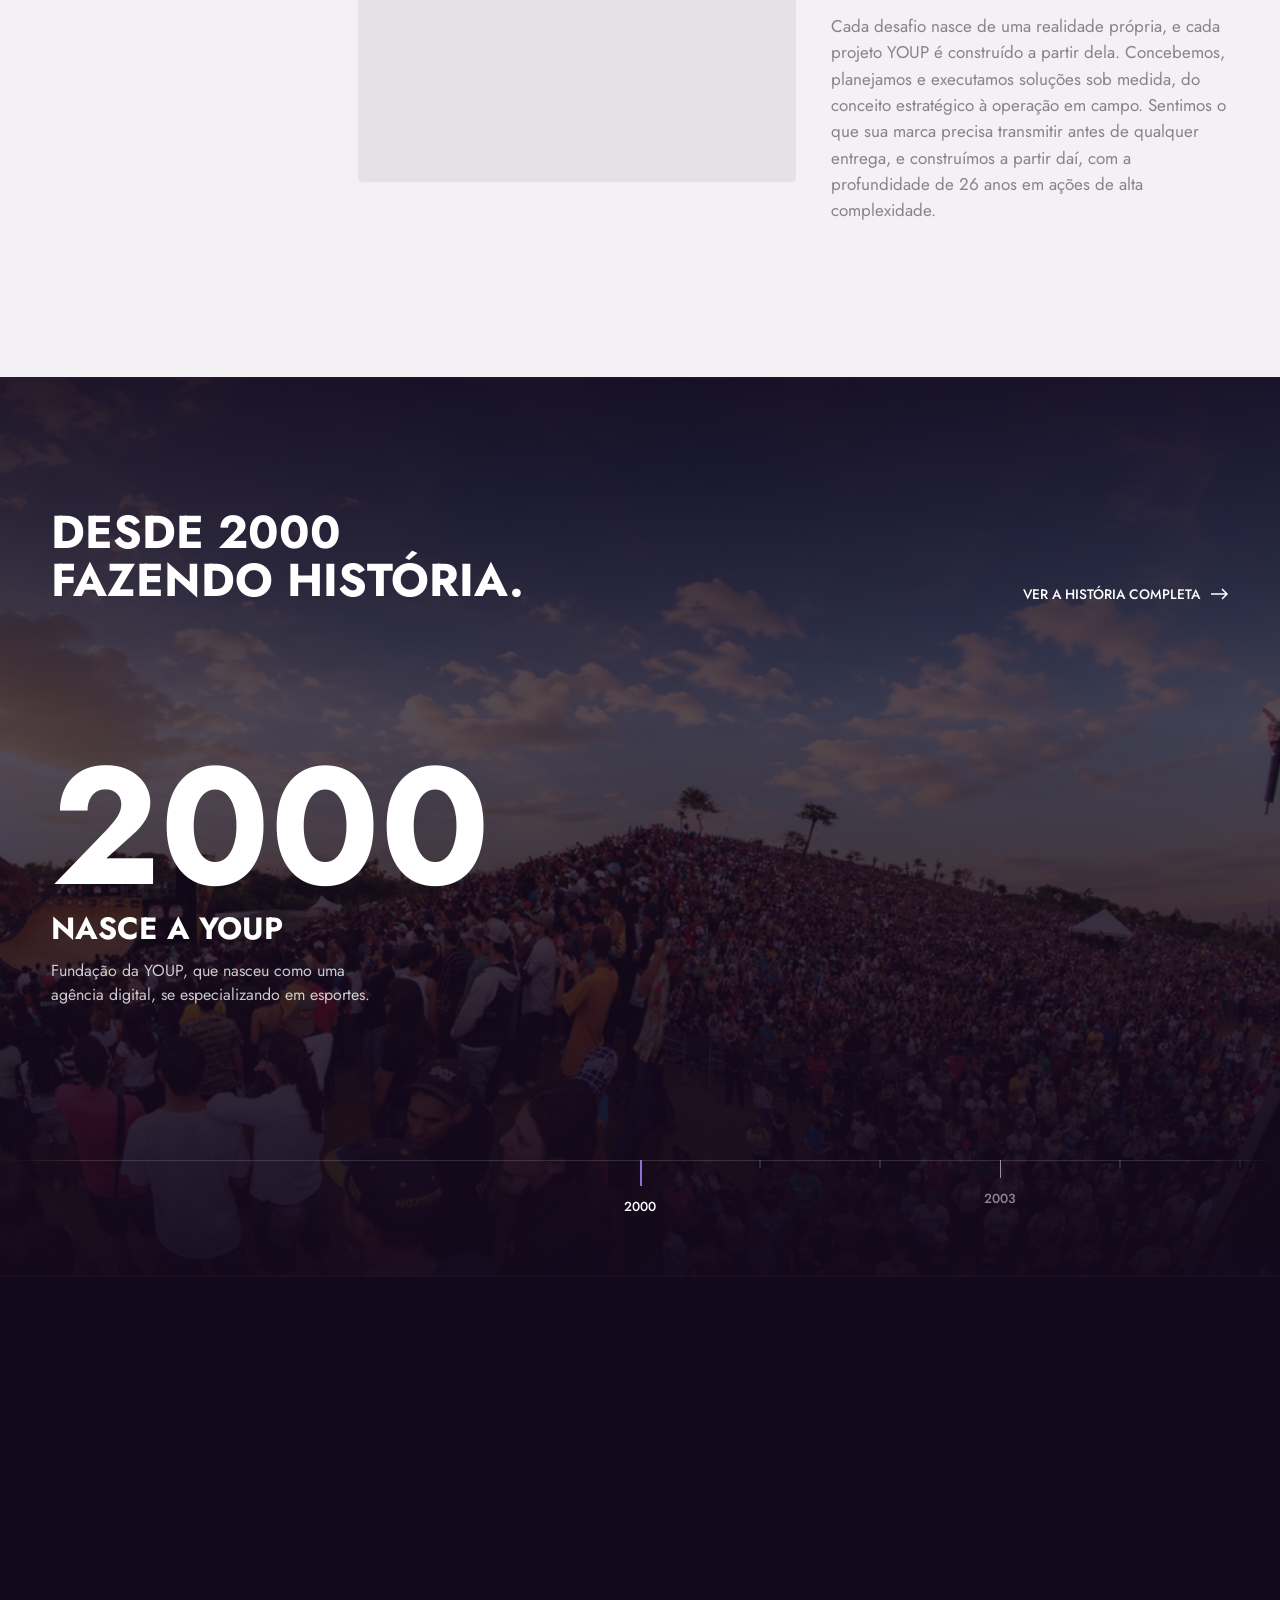
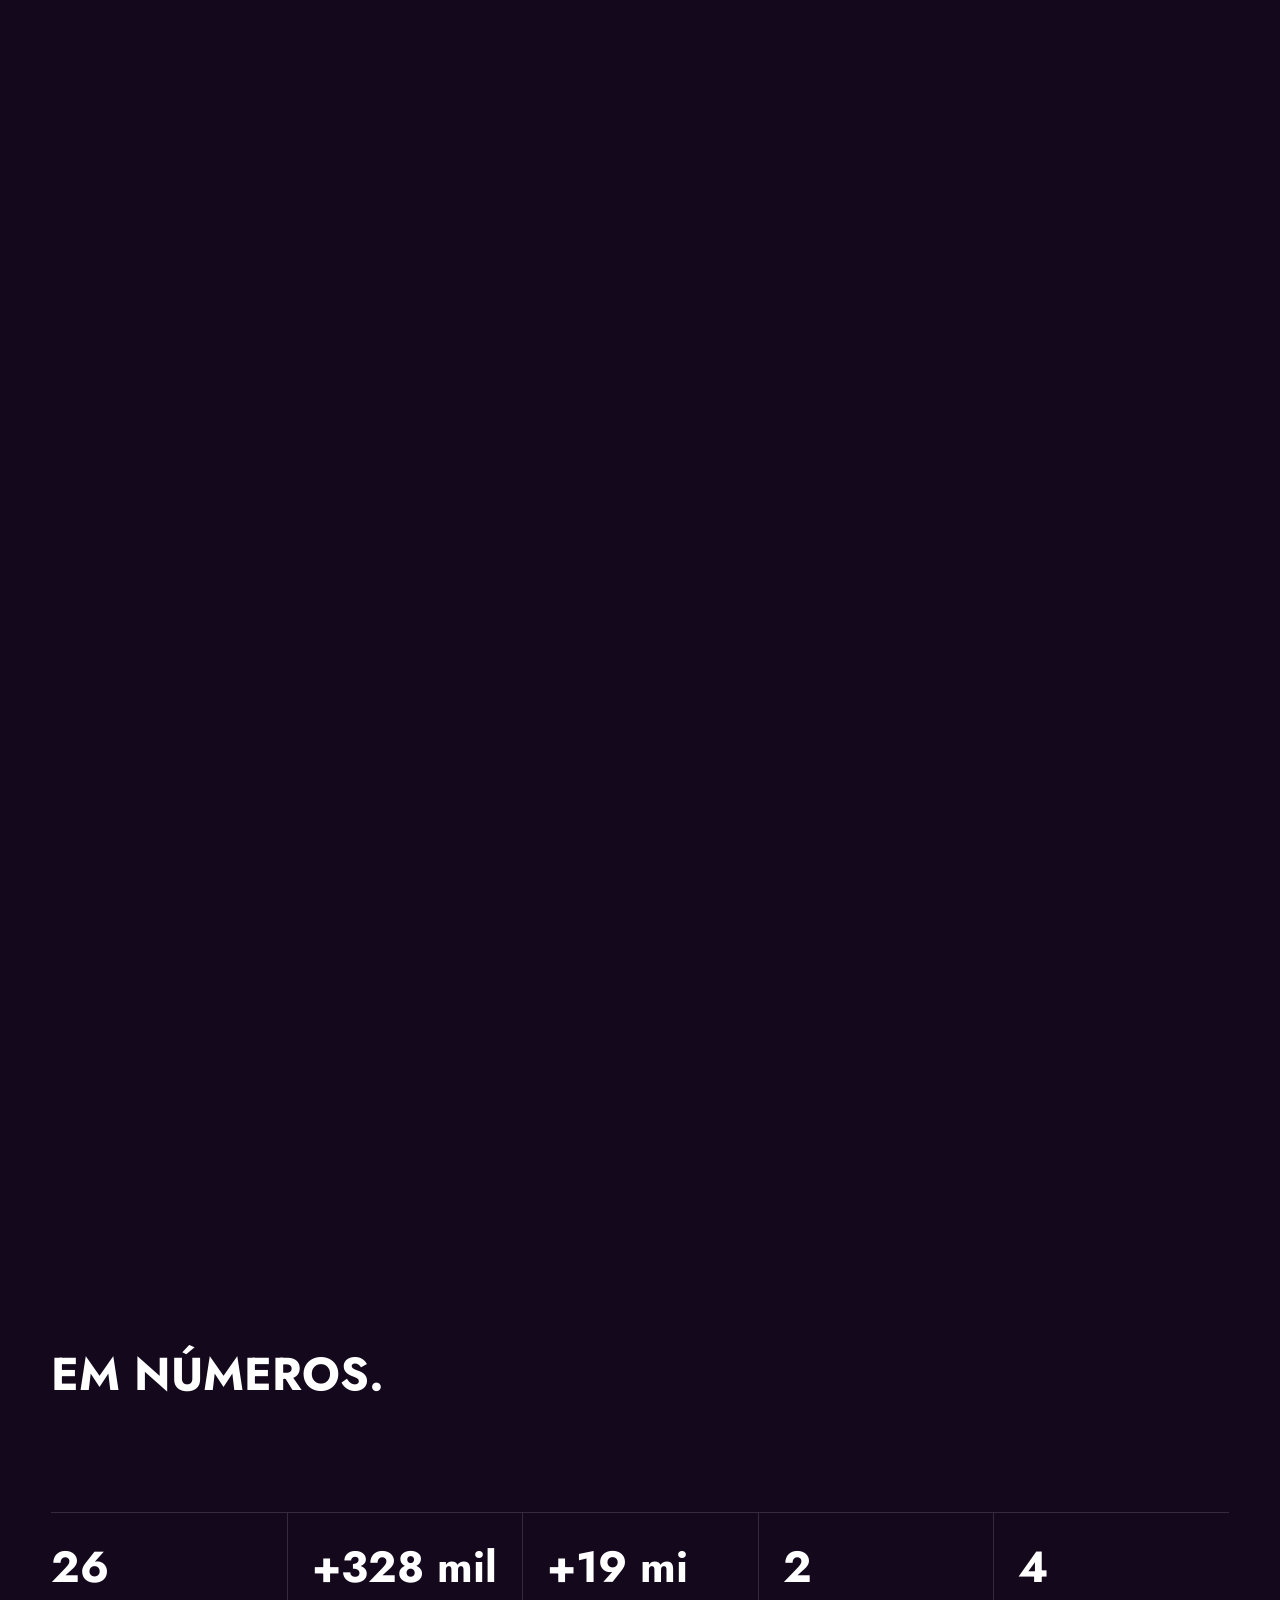
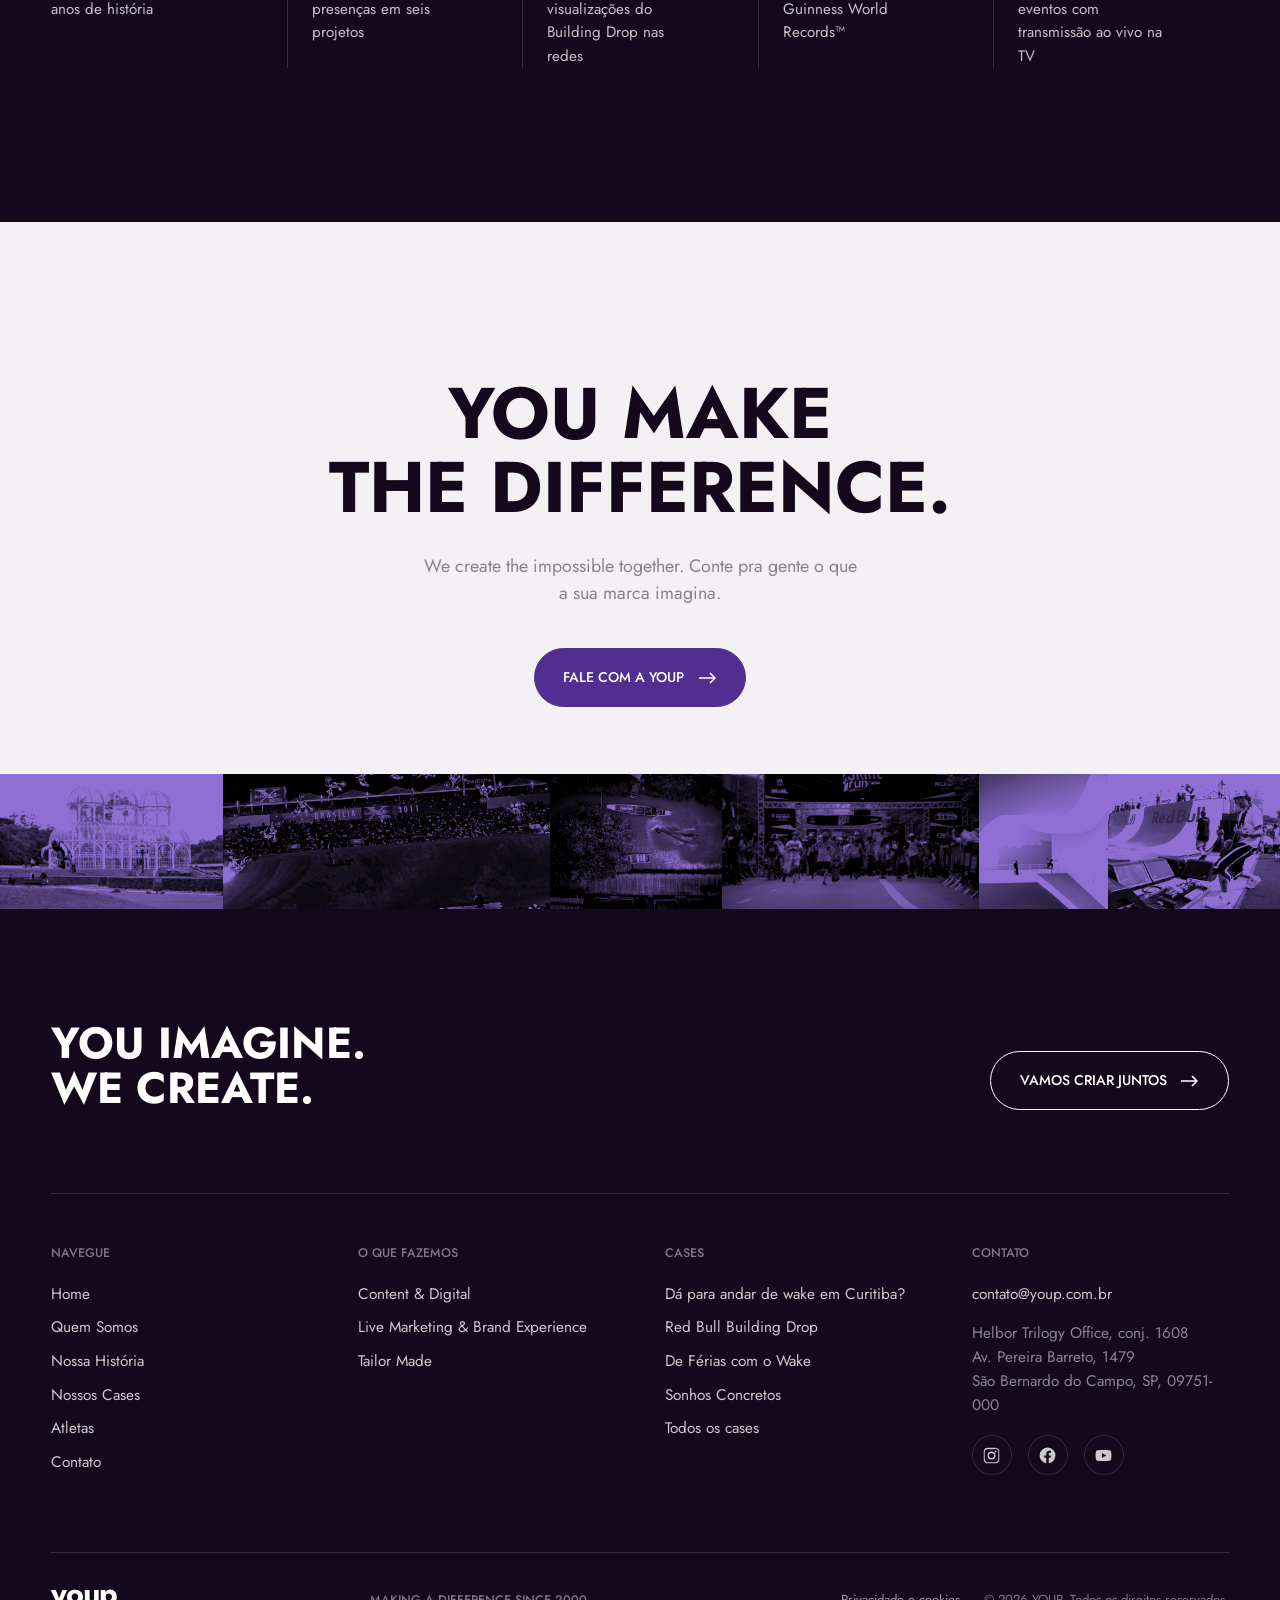
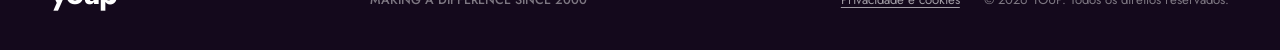
==== commit c01335b9: "Orbita em alta: render de 1480px, arquivo leve no celular e cena maior no mobile Co-Authored-By: Cla" ====
--- a/index.html
+++ b/index.html
@@ -55,7 +55,8 @@
           <!-- As marcas dos cases orbitam e se fundem no logotipo, em loop infinito.
                O webm vem primeiro porque tem fundo transparente de verdade; o
                mp4 é a reserva para quem não lê alfa em webm (Safari), e o fundo
-               dele é o mesmo vinho da página, então dá no mesmo na tela. -->
+               dele é o mesmo vinho da página, então dá no mesmo na tela. Em
+               tela pequena o JS troca pelo arquivo leve (orbita-cel.webm). -->
           <div class="orbita">
             <video class="orbita__video" autoplay muted loop playsinline preload="metadata"
                    poster="assets/media/marca/orbita-cartaz.jpg"
--- a/assets/css/style.css
+++ b/assets/css/style.css
@@ -807,9 +807,15 @@
 
 @media (max-width: 860px) {
   .manifesto__grade { grid-template-columns: 1fr; }
-  /* No celular a coluna já é a tela inteira: o vídeo cresce pela largura e
-     não pelo scale, que empurrava a página 10px para o lado. */
-  .orbita { width: 100%; max-width: min(520px, 42svh); margin-inline: auto; }
+  /* No celular a órbita passa da coluna e ocupa a tela toda: é o único jeito
+     de ela não virar um selo no meio do texto. O teto em svh existe para a
+     cena não espremer a frase em tela curta, e a seção respira menos para
+     sobrar altura para o vídeo. */
+  .manifesto__stage { padding-block: var(--ev-2); }
+  .orbita {
+    width: auto; max-width: none; max-height: 54svh;
+    margin-inline: calc(var(--gutter) * -1);
+  }
   .orbita__video { transform: none; }
 }
 
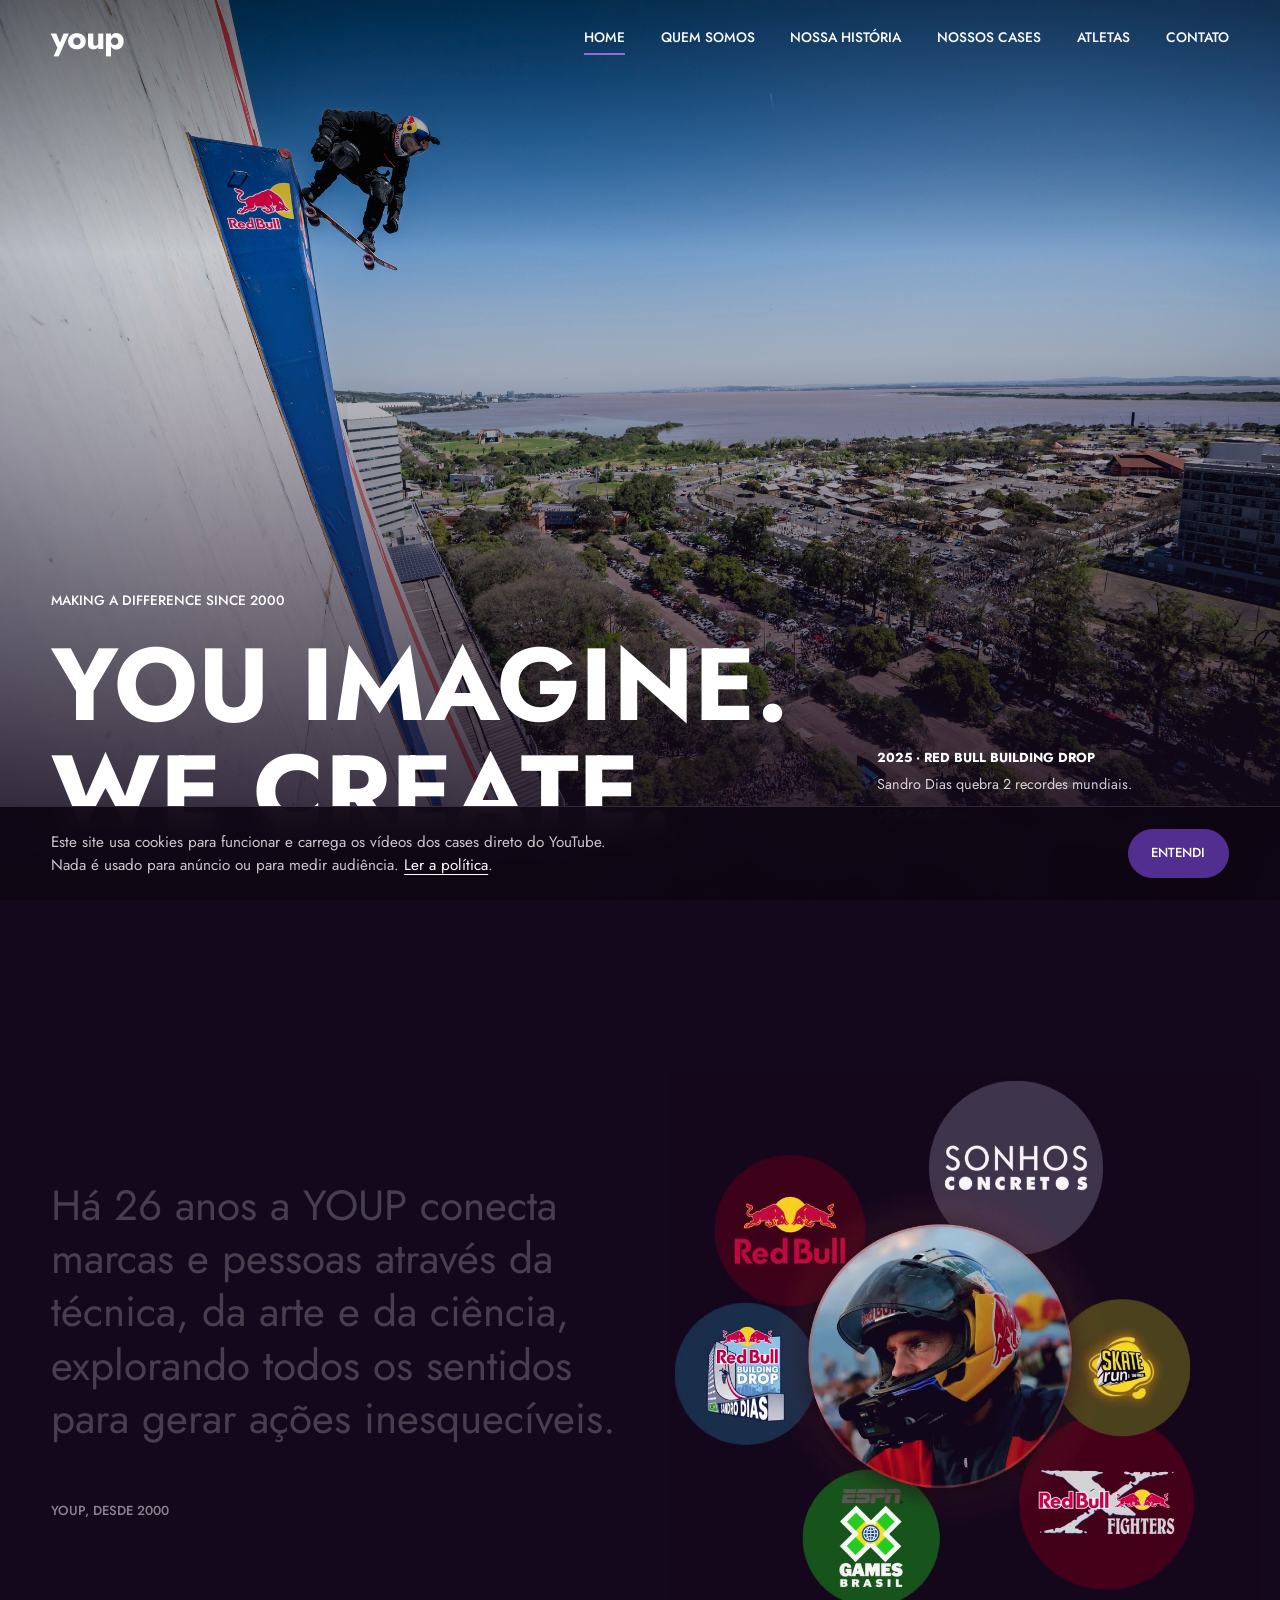
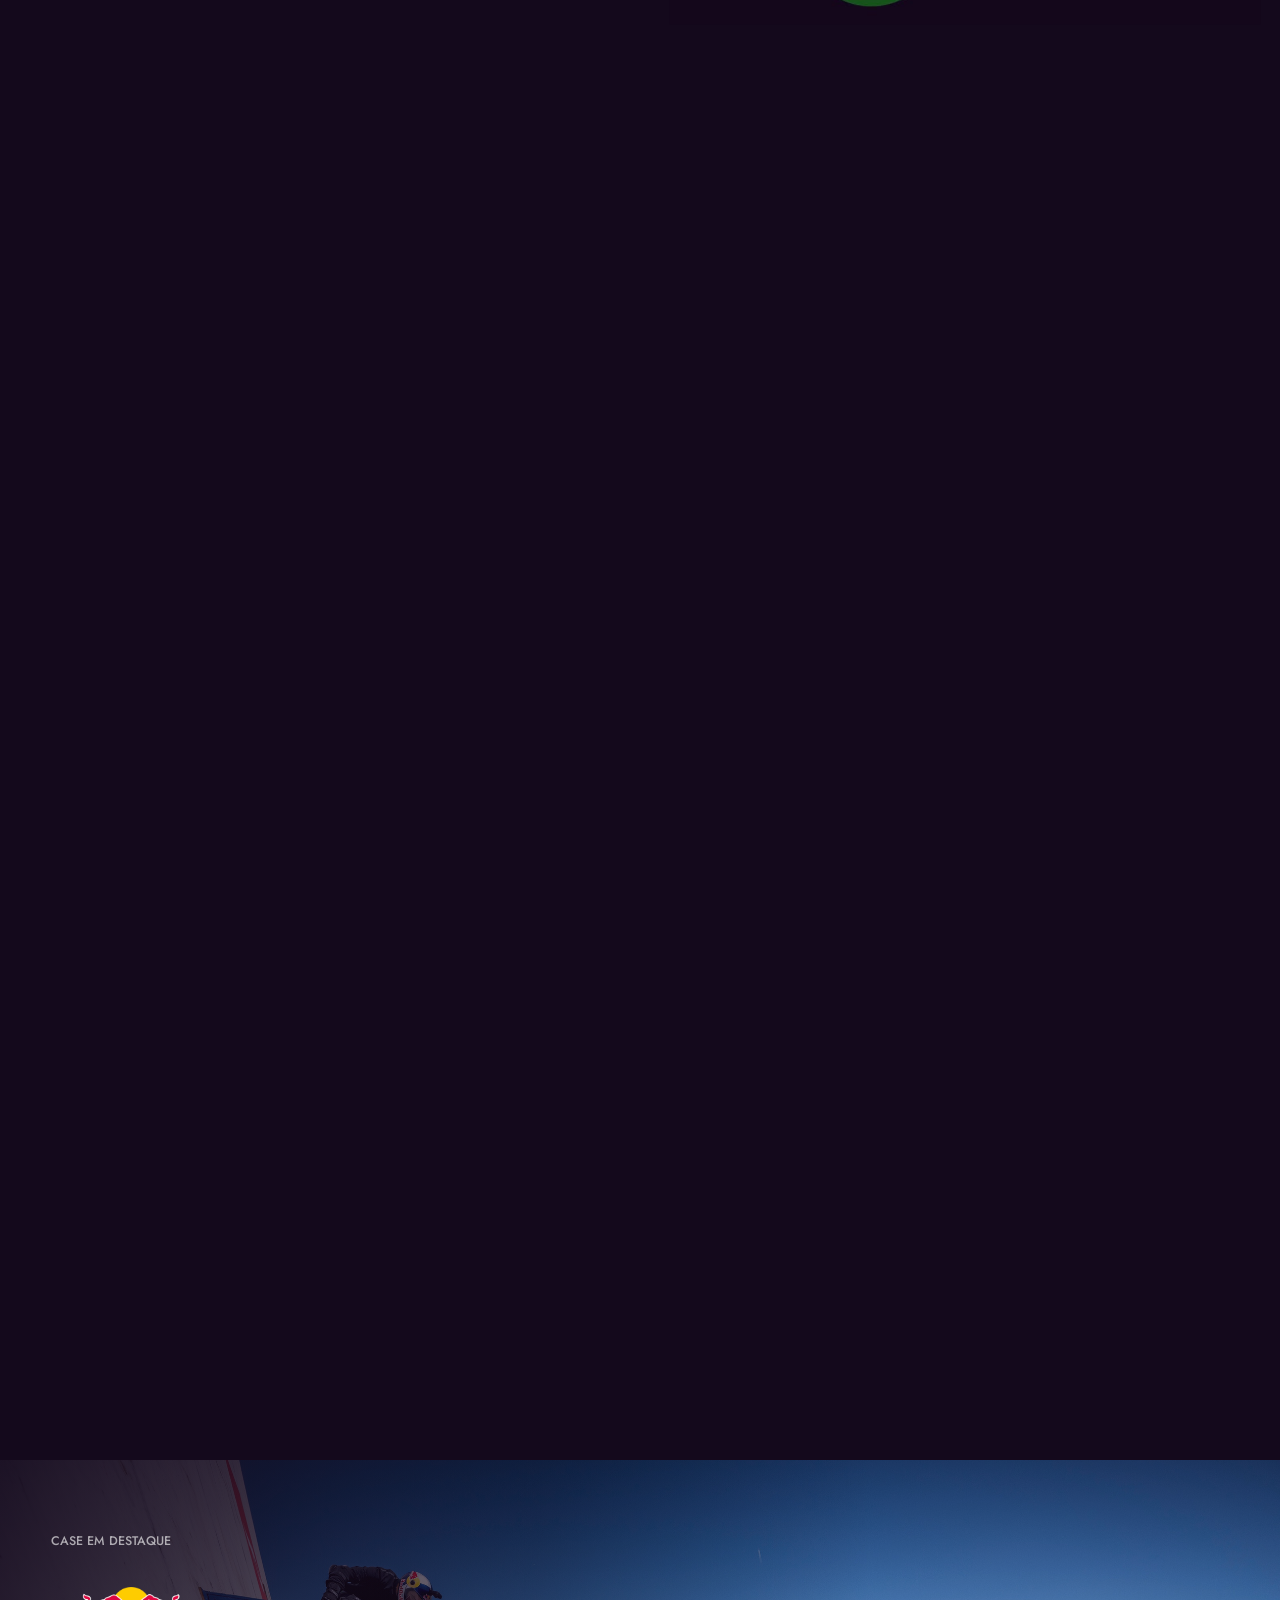
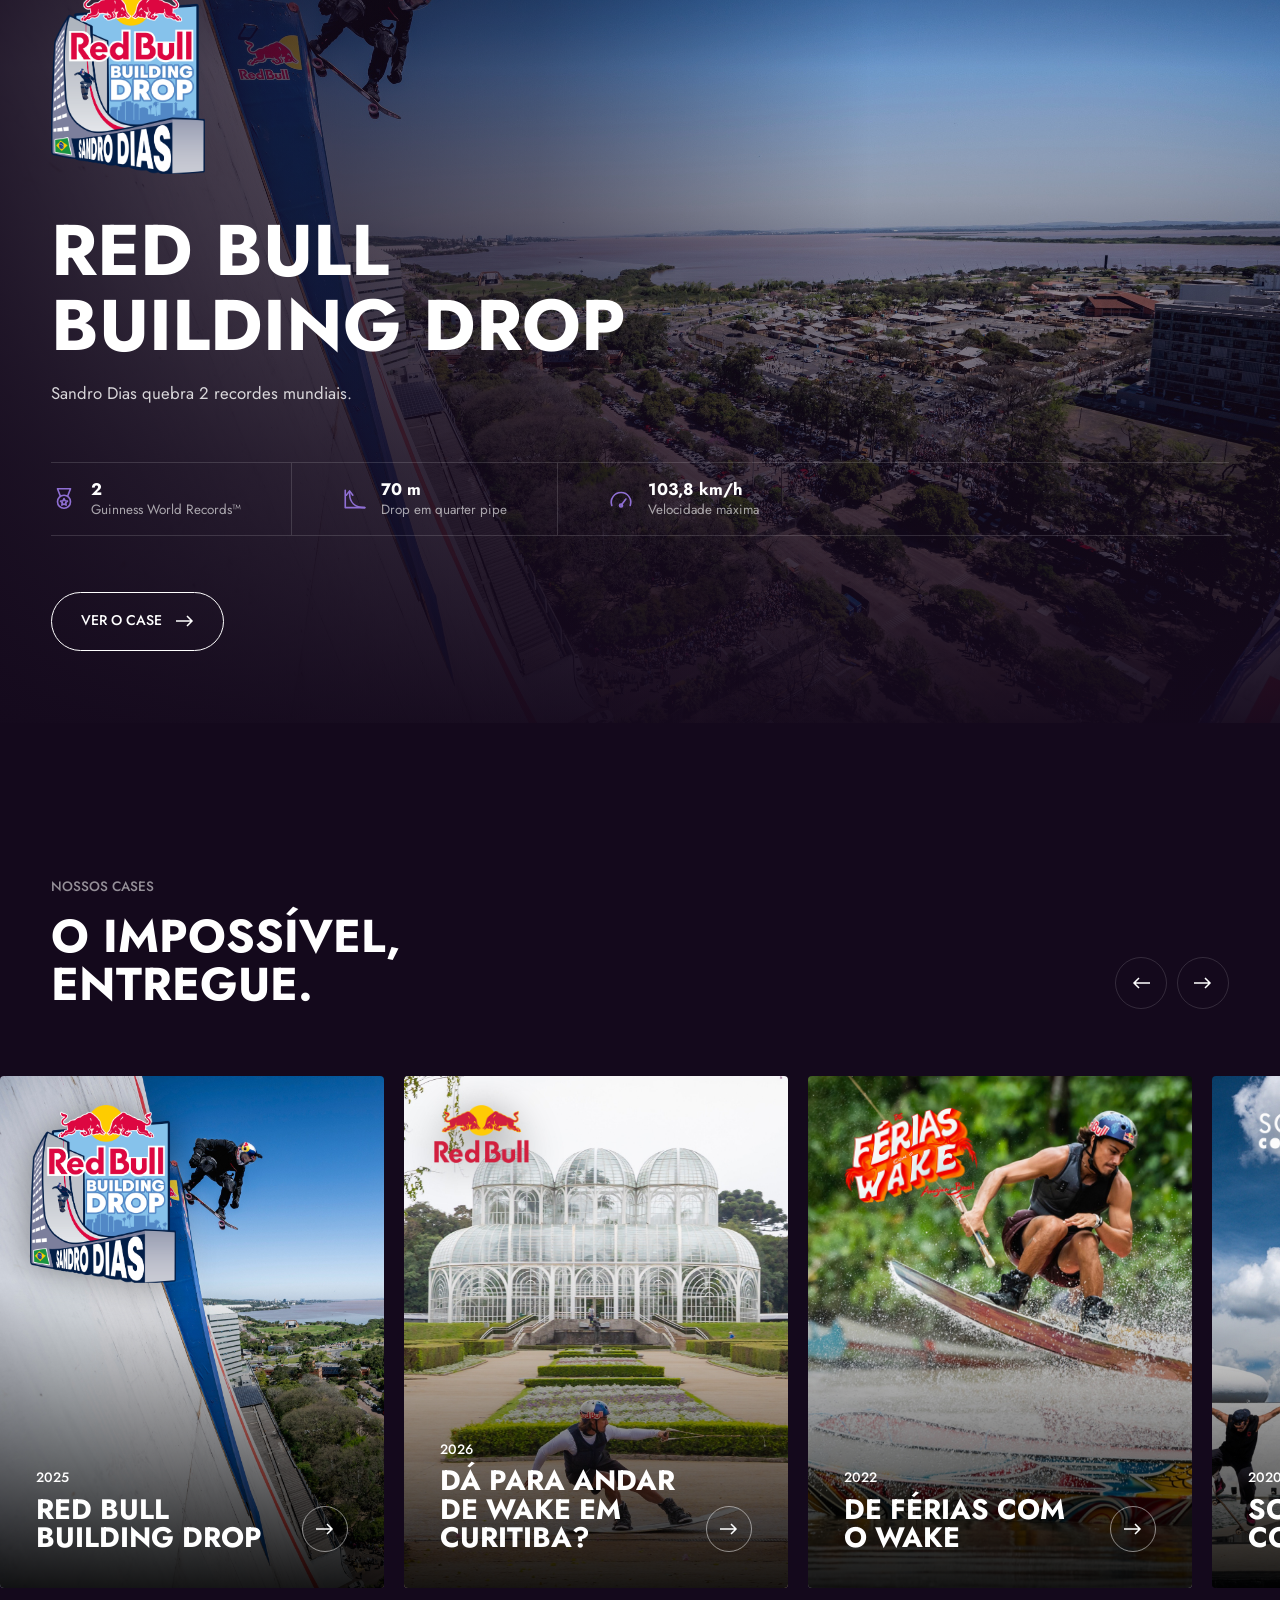
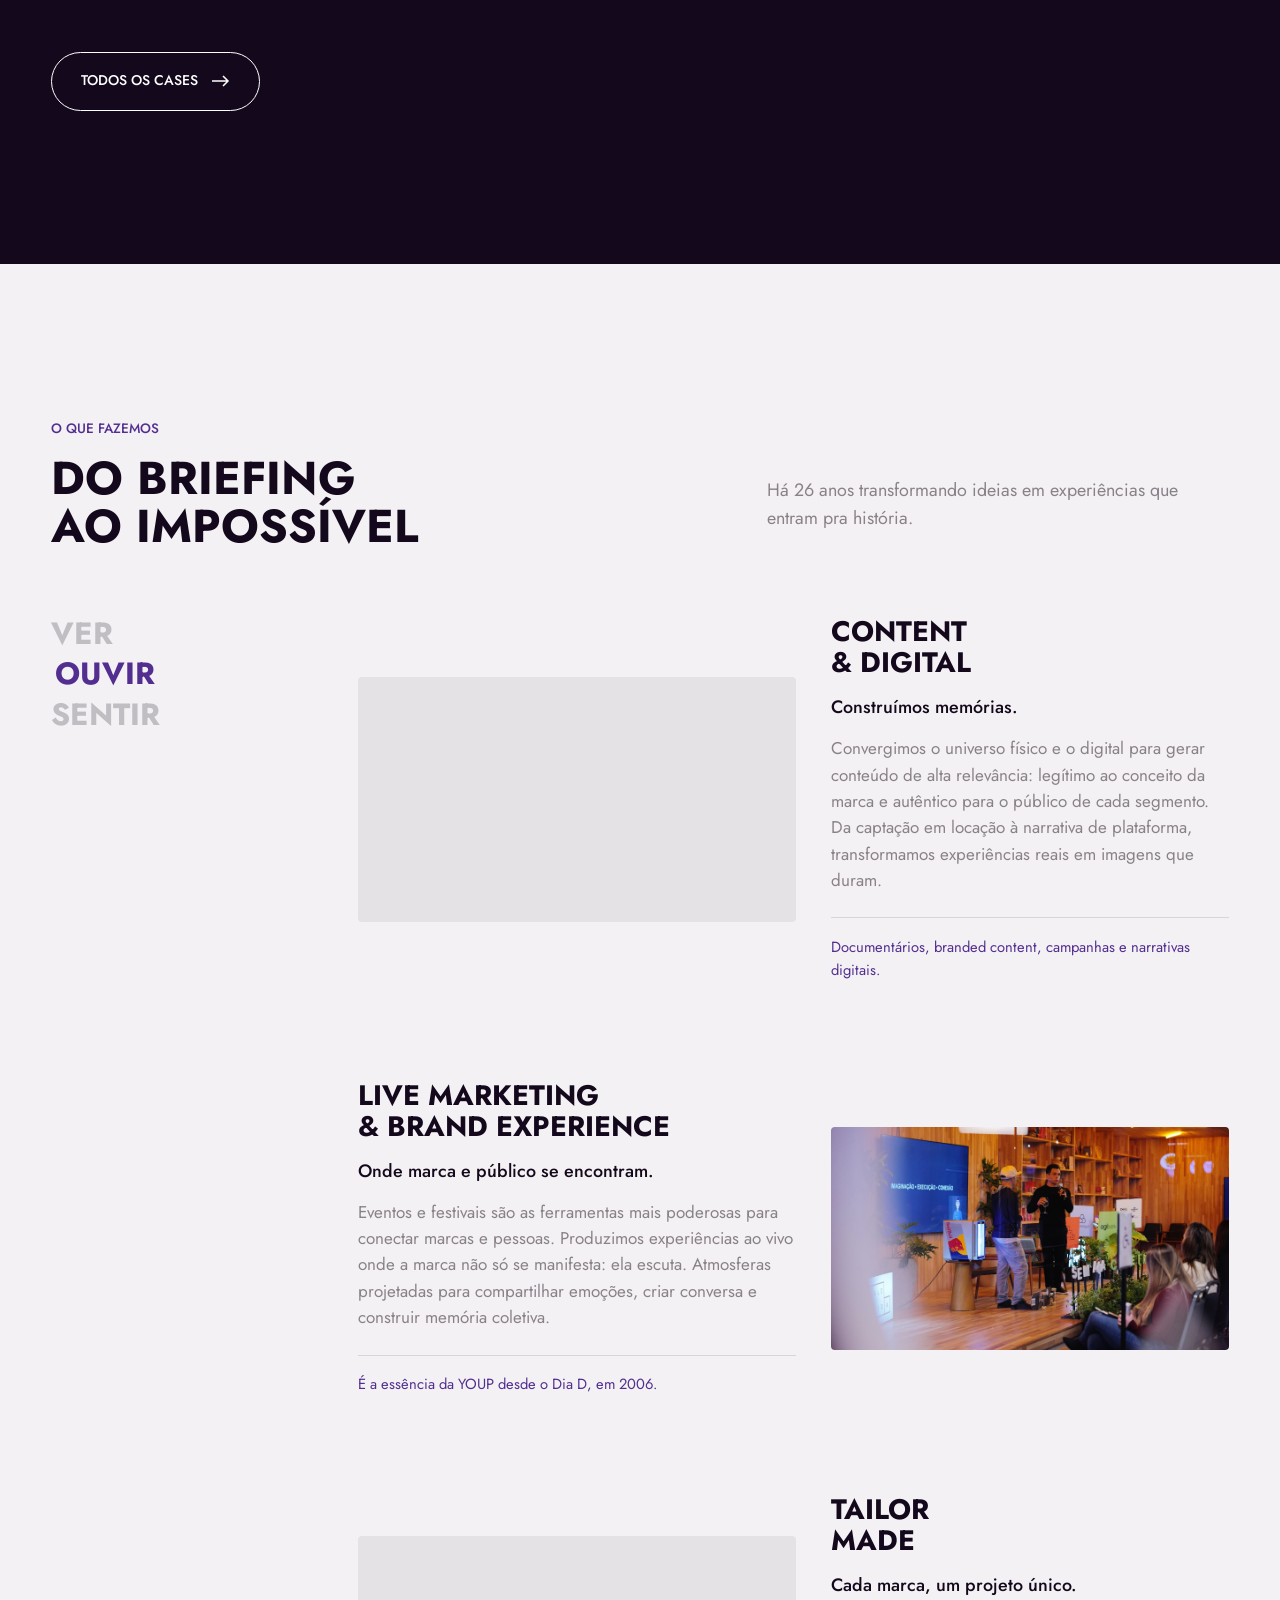
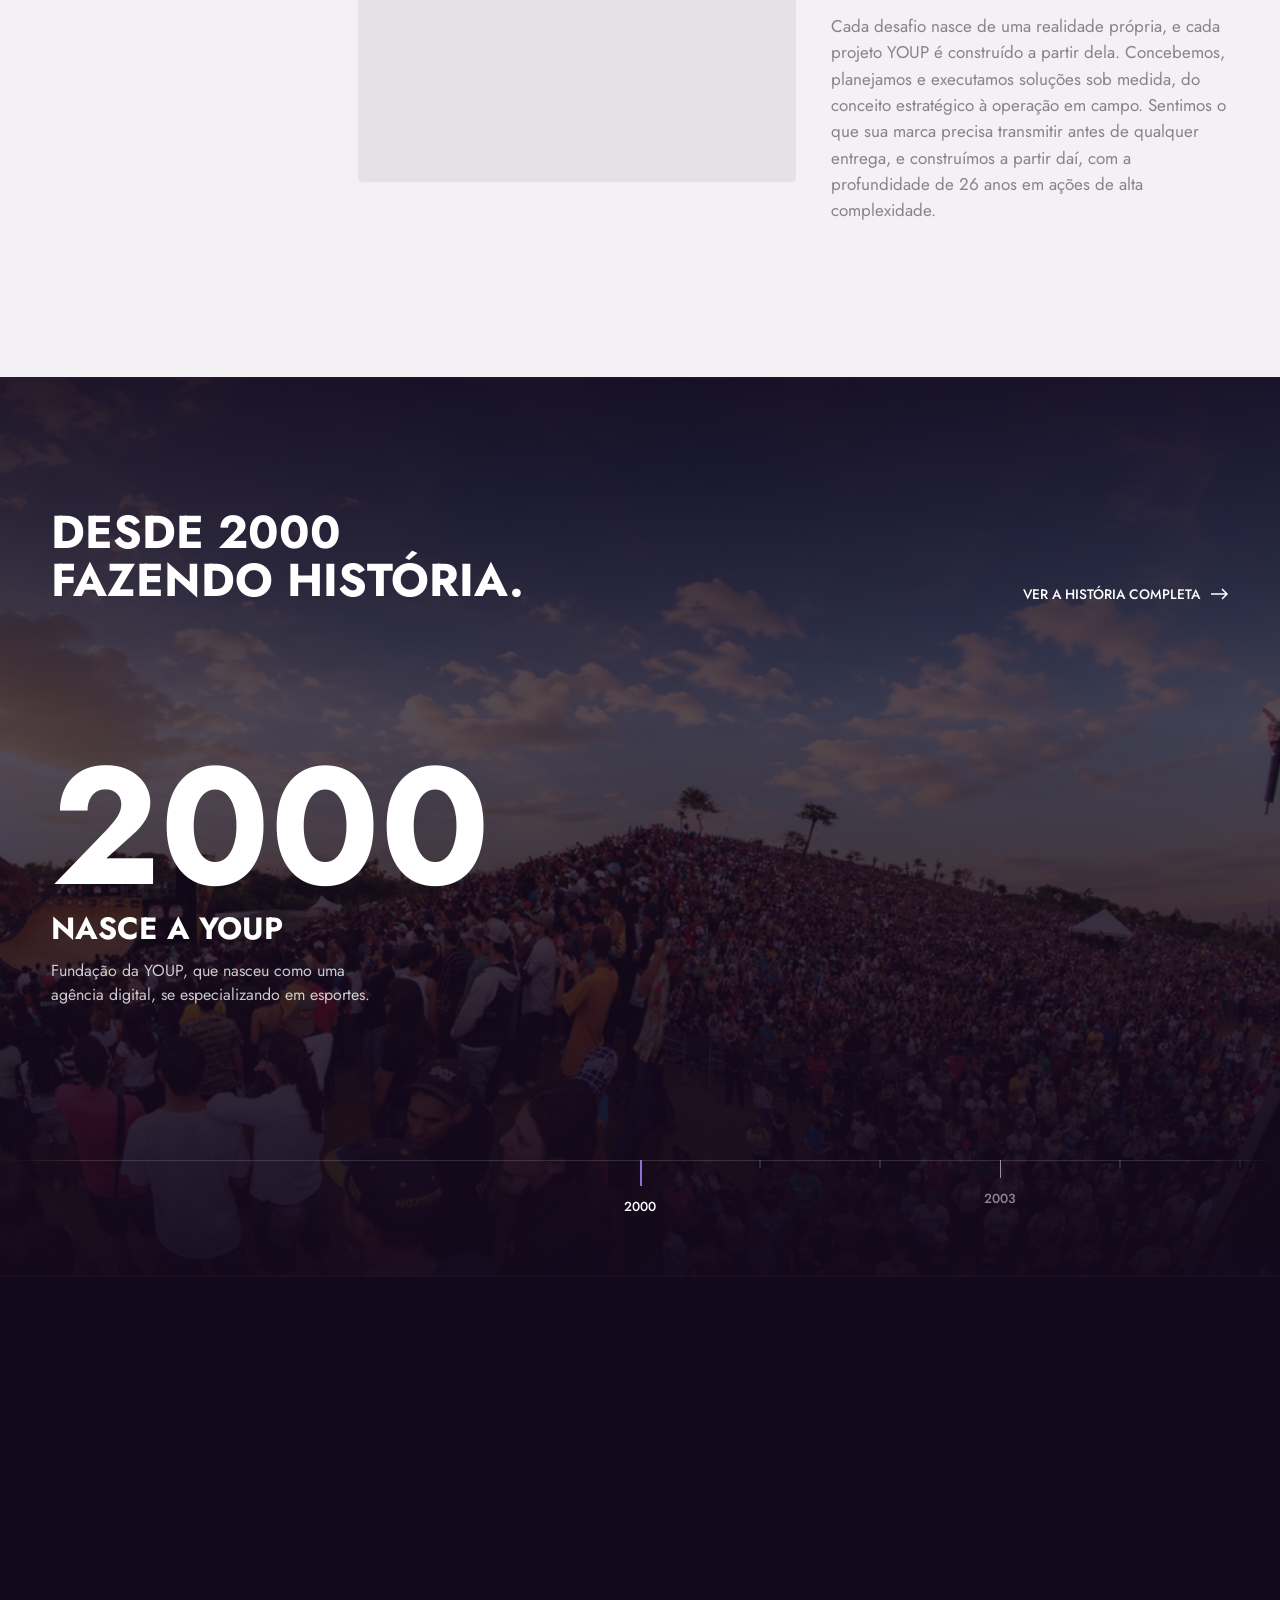
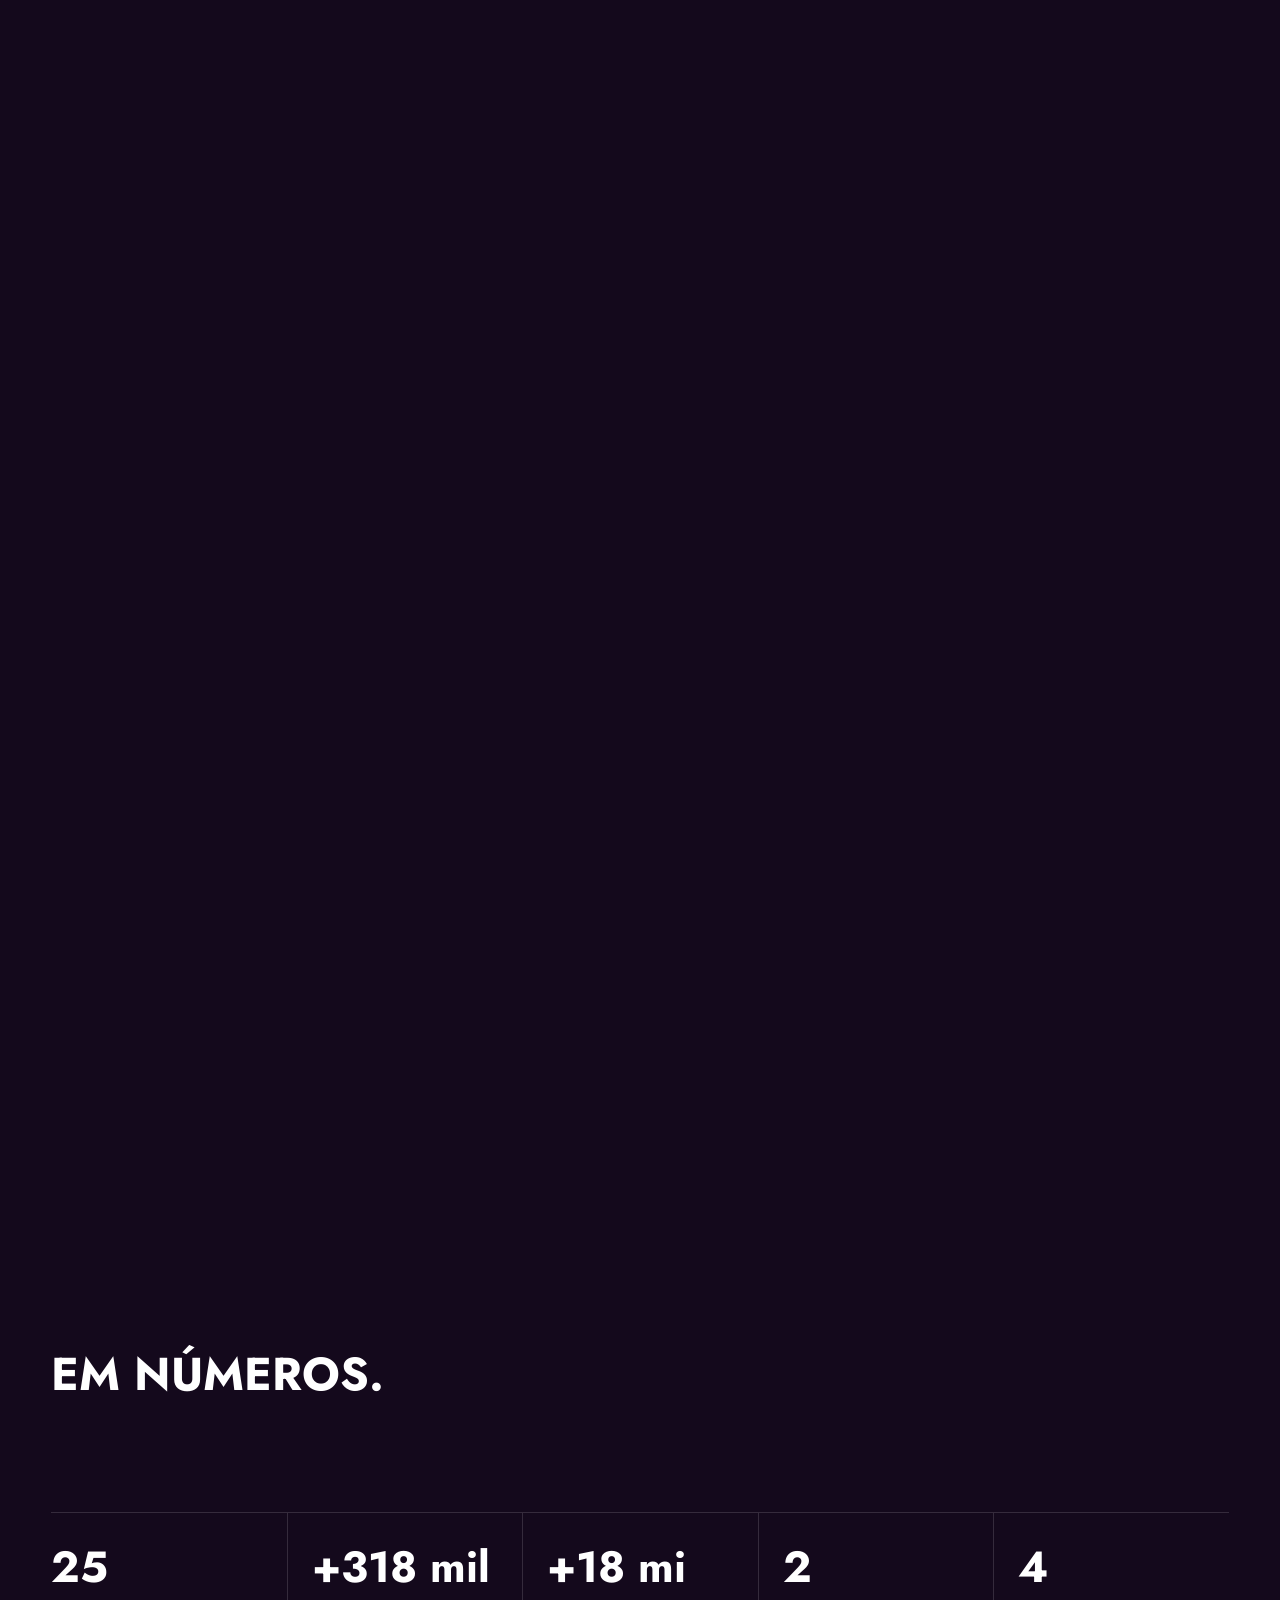
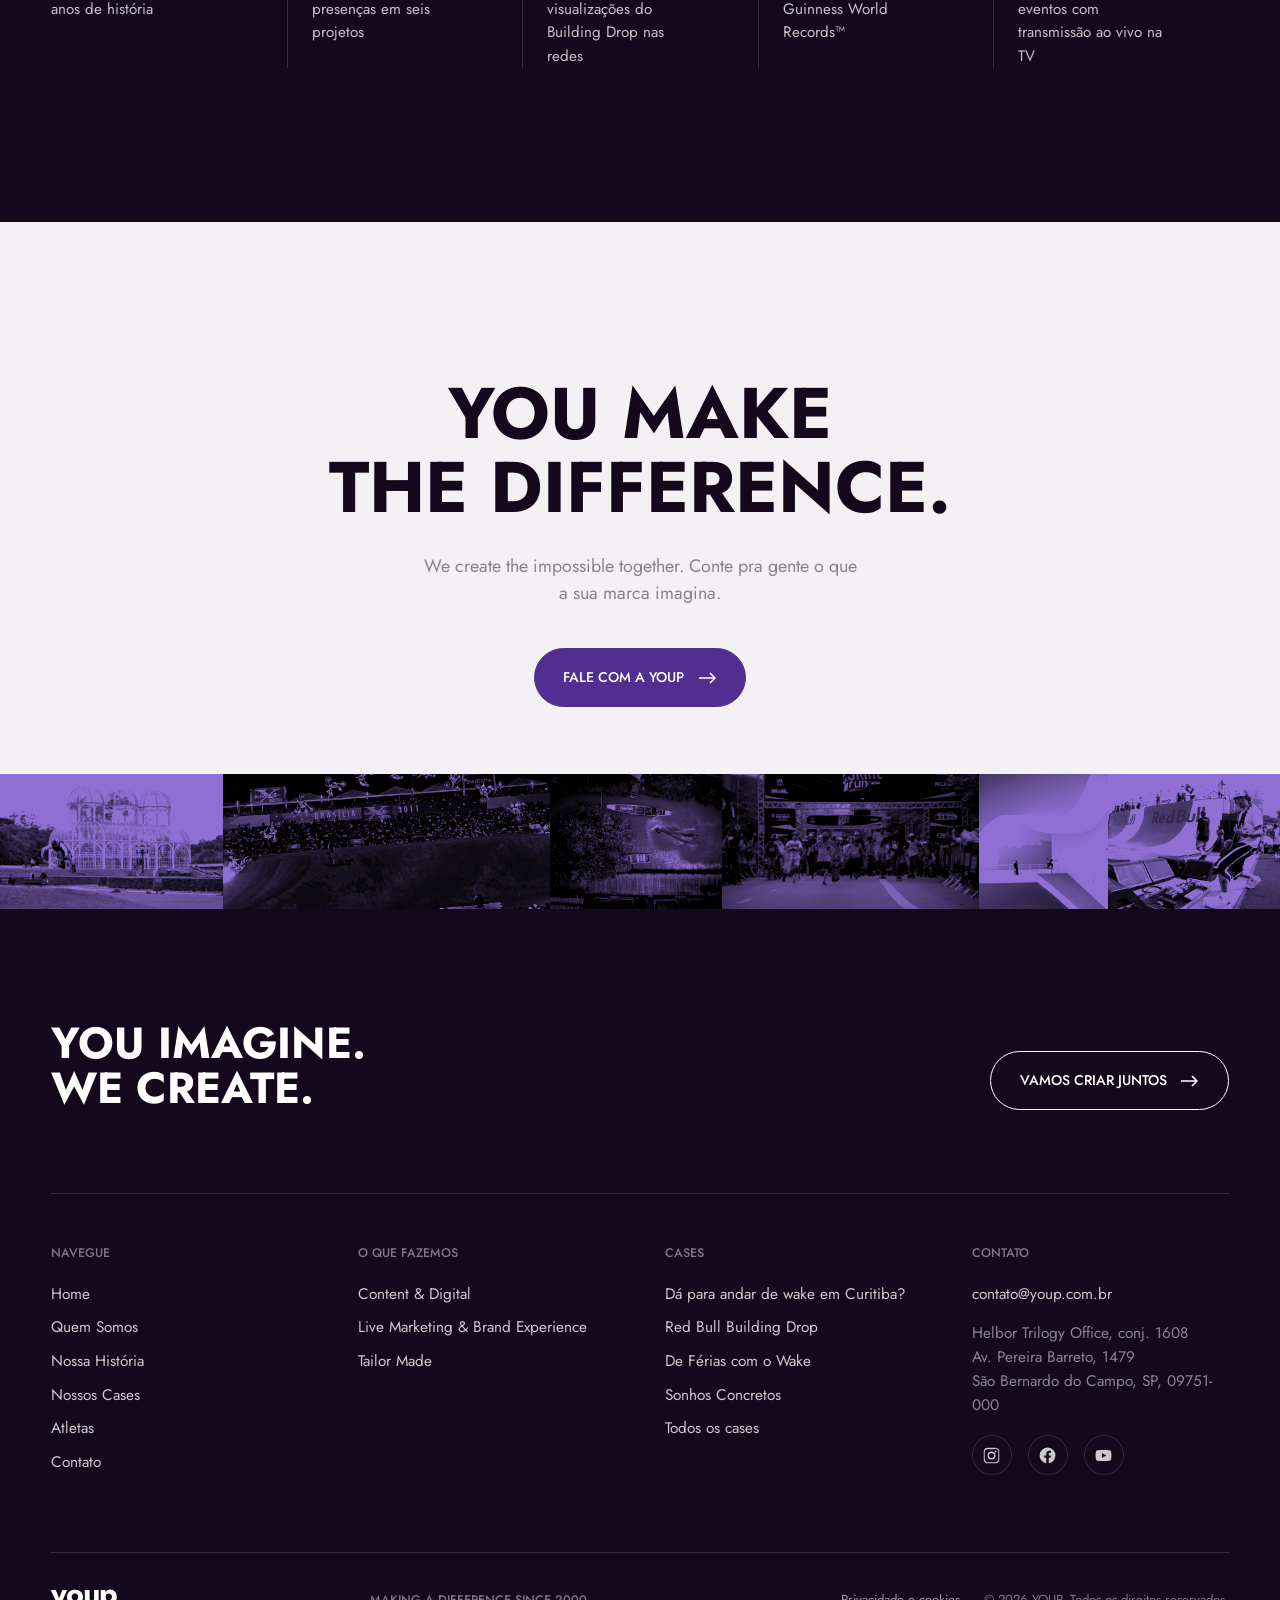
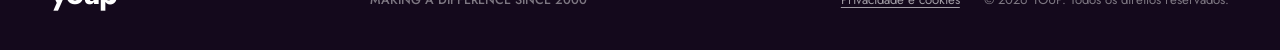
==== commit e1d8e772: "Orbita volta para mp4: o Safari pintava o alfa do webm de preto Co-Authored-By: Claude Opus 5 (1M co" ====
--- a/index.html
+++ b/index.html
@@ -53,15 +53,14 @@
             <p class="manifesto__assina">YOUP, desde 2000</p>
           </div>
           <!-- As marcas dos cases orbitam e se fundem no logotipo, em loop infinito.
-               O webm vem primeiro porque tem fundo transparente de verdade; o
-               mp4 é a reserva para quem não lê alfa em webm (Safari), e o fundo
-               dele é o mesmo vinho da página, então dá no mesmo na tela. Em
-               tela pequena o JS troca pelo arquivo leve (orbita-cel.webm). -->
+               Um mp4 só, com o fundo no mesmo vinho da página. Já foi webm com
+               alfa, mas o Safari toca o arquivo e pinta a transparência de
+               preto, o que dava um retângulo preto no iPhone. Em tela pequena
+               o JS troca pelo arquivo leve (orbita-cel.mp4). -->
           <div class="orbita">
             <video class="orbita__video" autoplay muted loop playsinline preload="metadata"
                    poster="assets/media/marca/orbita-cartaz.jpg"
                    aria-label="As marcas dos cases da YOUP se fundindo no logotipo">
-              <source src="assets/media/marca/orbita.webm" type="video/webm">
               <source src="assets/media/marca/orbita.mp4" type="video/mp4">
             </video>
             <img class="orbita__reserva" src="assets/media/marca/youp-pincel-branco.png" alt="" aria-hidden="true">
--- a/assets/css/style.css
+++ b/assets/css/style.css
@@ -217,7 +217,12 @@
 .hero__media img, .hero__media video { width: 100%; height: 100%; object-fit: cover; }
 .hero__slide img { object-position: 30% 50%; }
 /* No celular, o case pode definir o enquadramento da foto de abertura (posHeroCel no data.js) */
-@media (max-width: 760px) { .hero__slide img { object-position: var(--pos-cel, 30% 50%); } }
+@media (max-width: 760px) {
+  .hero__slide img { object-position: var(--pos-cel, 30% 50%); }
+  /* No celular o título já ocupa a cena: a descrição do case e a régua larga
+     de slides tomavam o meio da tela sem precisar. Fica só a régua, curta. */
+  .hero__caption { display: none; }
+}
 .hero__slide { opacity: 0; transition: opacity var(--t-cena) var(--ease); }
 .hero__slide.is-active { opacity: 1; }
 .hero__slide img { transform: scale(1.05); transition: transform var(--t-ambiente) linear; }
@@ -235,6 +240,10 @@
 .hero__dots { display: flex; gap: .5rem; margin-top: 1rem; }
 .hero__dots button { width: 28px; height: 2px; background: rgba(255,255,255,.35); padding: 0; position: relative; overflow: hidden; }
 .hero__dots button.is-active::after { content: ""; position: absolute; inset: 0; background: var(--roxo-luz); animation: dot var(--t-slide) linear forwards; transform-origin: left; }
+@media (max-width: 760px) {
+  .hero__dots { gap: .35rem; margin-top: 0; }
+  .hero__dots button { width: 16px; }
+}
 @keyframes dot { from { transform: scaleX(0); } to { transform: scaleX(1); } }
 .scroll-cue { position: absolute; left: 50%; bottom: 1.25rem; z-index: 2; width: 1px; height: 48px; background: rgba(255,255,255,.25); overflow: hidden; }
 .scroll-cue::after { content: ""; position: absolute; left: 0; top: -50%; width: 100%; height: 50%; background: var(--branco); animation: cue var(--t-pulso) var(--ease) infinite; }
@@ -787,14 +796,16 @@
   font-size: .82rem; text-transform: uppercase; color: rgba(255, 255, 255, .5);
 }
 
-.manifesto__grade { display: grid; grid-template-columns: 1fr minmax(0, 1.08fr); gap: var(--e-4); align-items: center; }
+.manifesto__grade { display: grid; grid-template-columns: 1fr minmax(0, .88fr); gap: var(--e-4); align-items: center; }
 .manifesto__col { min-width: 0; }
 
 /* --- Órbita das marcas --------------------------------------------------
    Loop infinito gerado a partir dos logos dos cases: eles abrem a partir do
    logotipo, giram e voltam a se fundir nele. Sem áudio, sem controles.
    ----------------------------------------------------------------------- */
-.orbita { position: relative; width: 100%; aspect-ratio: 1; }
+/* A caixa tem a proporção do arquivo (1204x1120), cortado no conteúdo: sem
+   sobra em volta, a cena ocupa tudo o que a coluna dá. */
+.orbita { position: relative; width: 100%; aspect-ratio: 1204 / 1120; }
 /* O vídeo passa um pouco da coluna: dentro dela ele ficava pequeno demais e
    a cena virava um selo girando no canto. */
 .orbita__video { transform: scale(1.12); }
@@ -813,8 +824,8 @@
      sobrar altura para o vídeo. */
   .manifesto__stage { padding-block: var(--ev-2); }
   .orbita {
-    width: auto; max-width: none; max-height: 54svh;
-    margin-inline: calc(var(--gutter) * -1);
+    width: 94%; max-width: none; max-height: 58svh;
+    margin-inline: auto;
   }
   .orbita__video { transform: none; }
 }
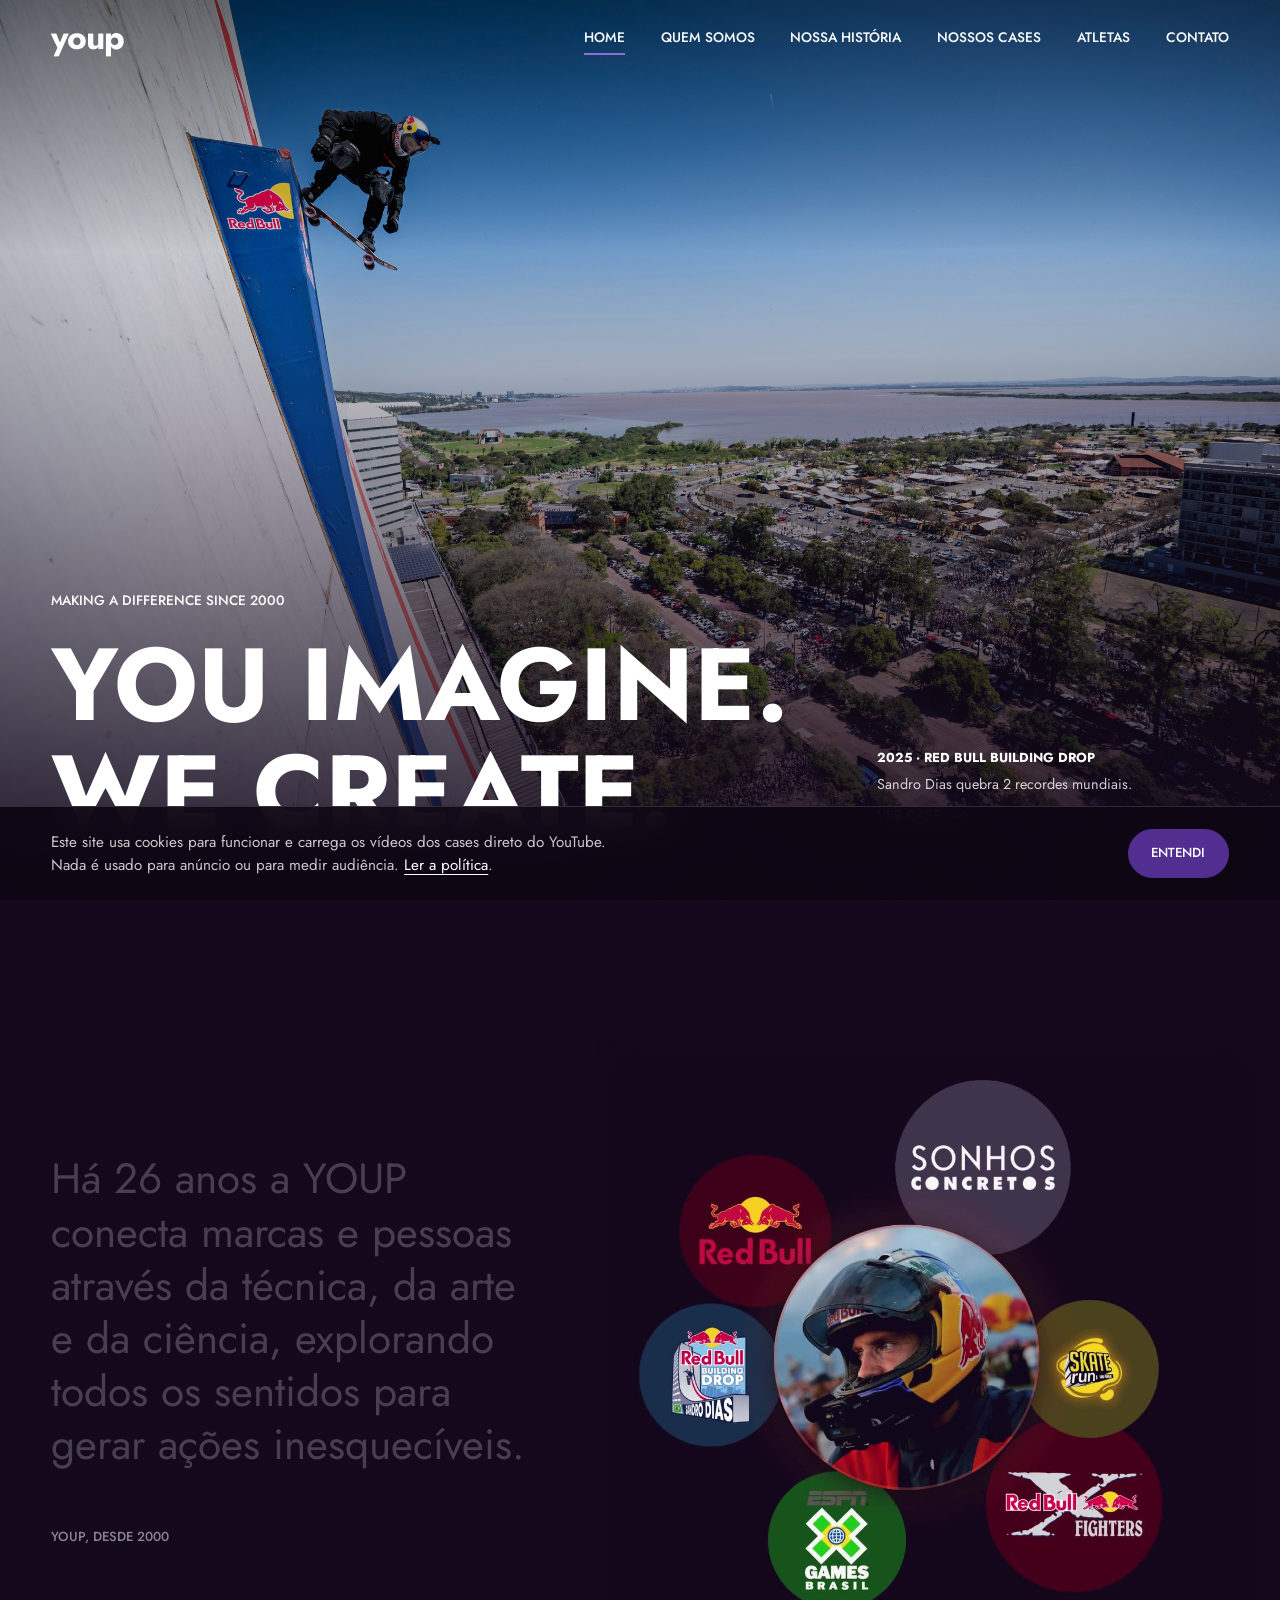
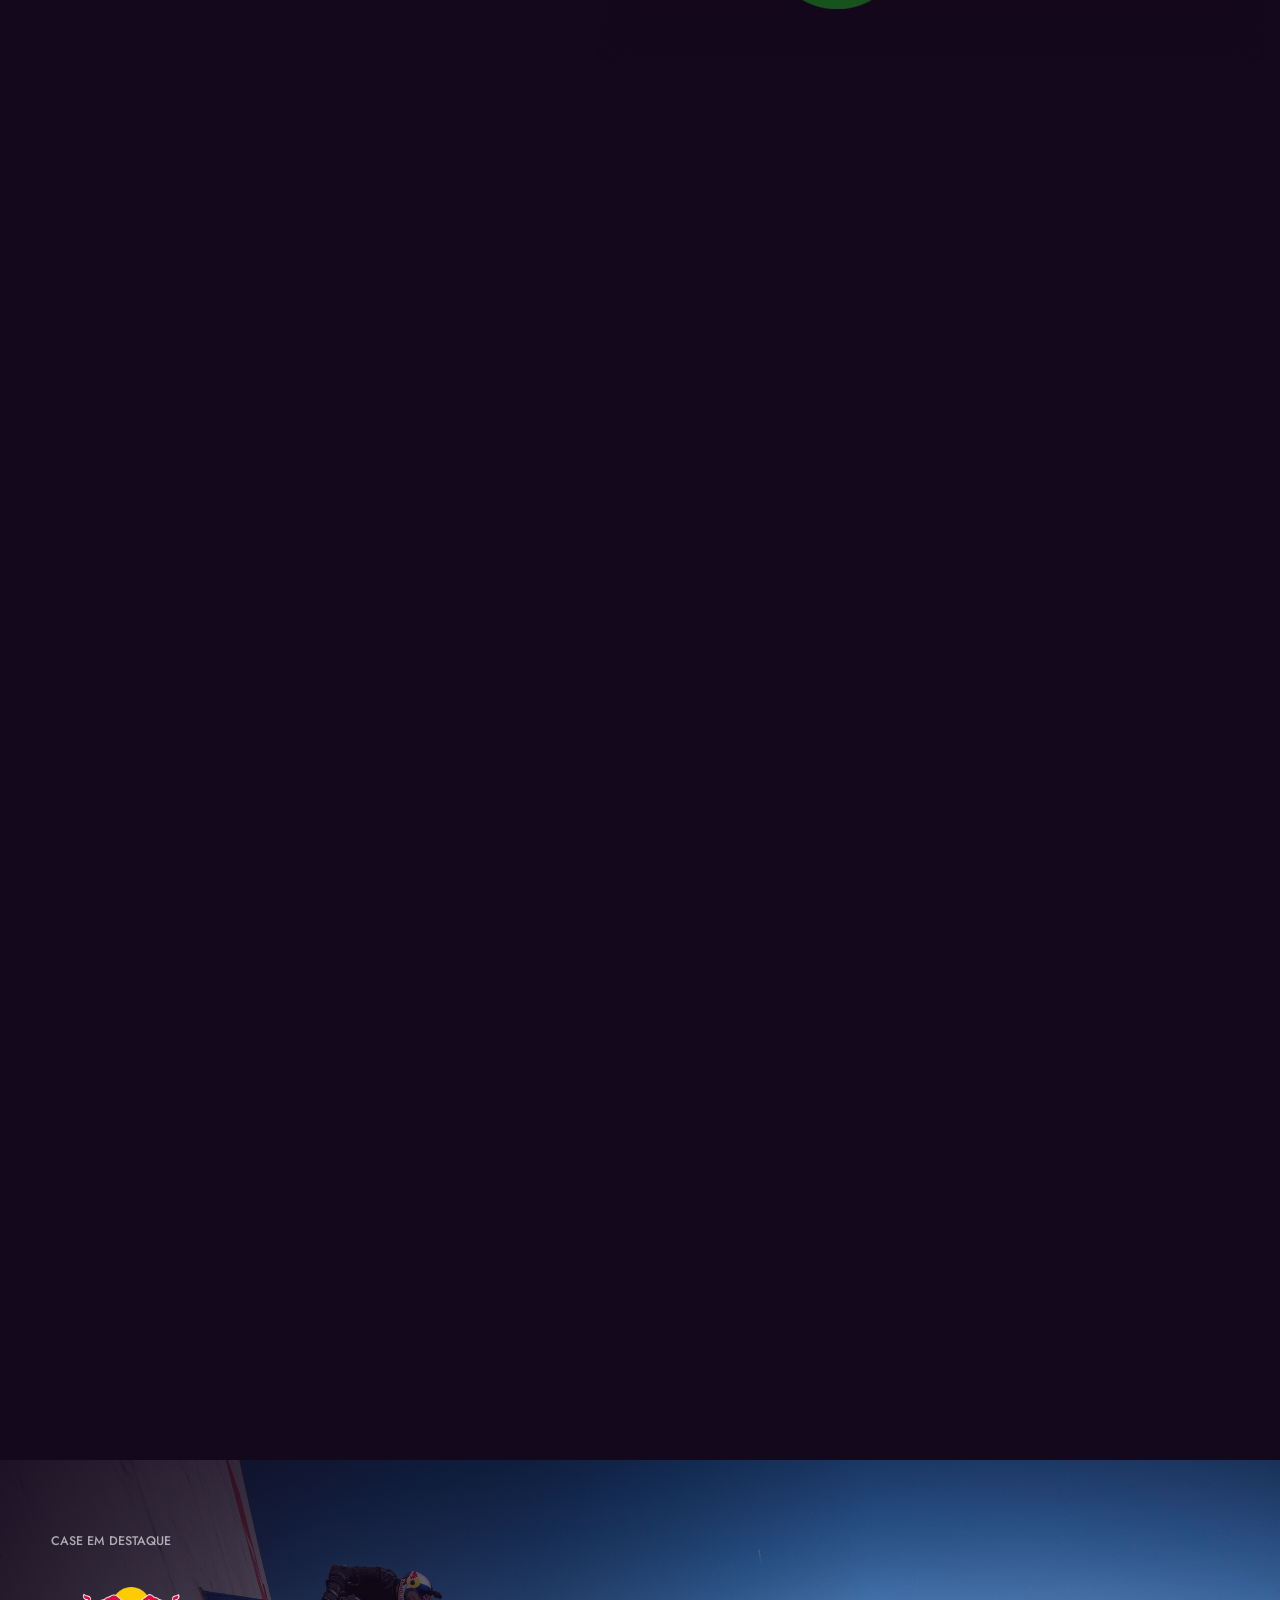
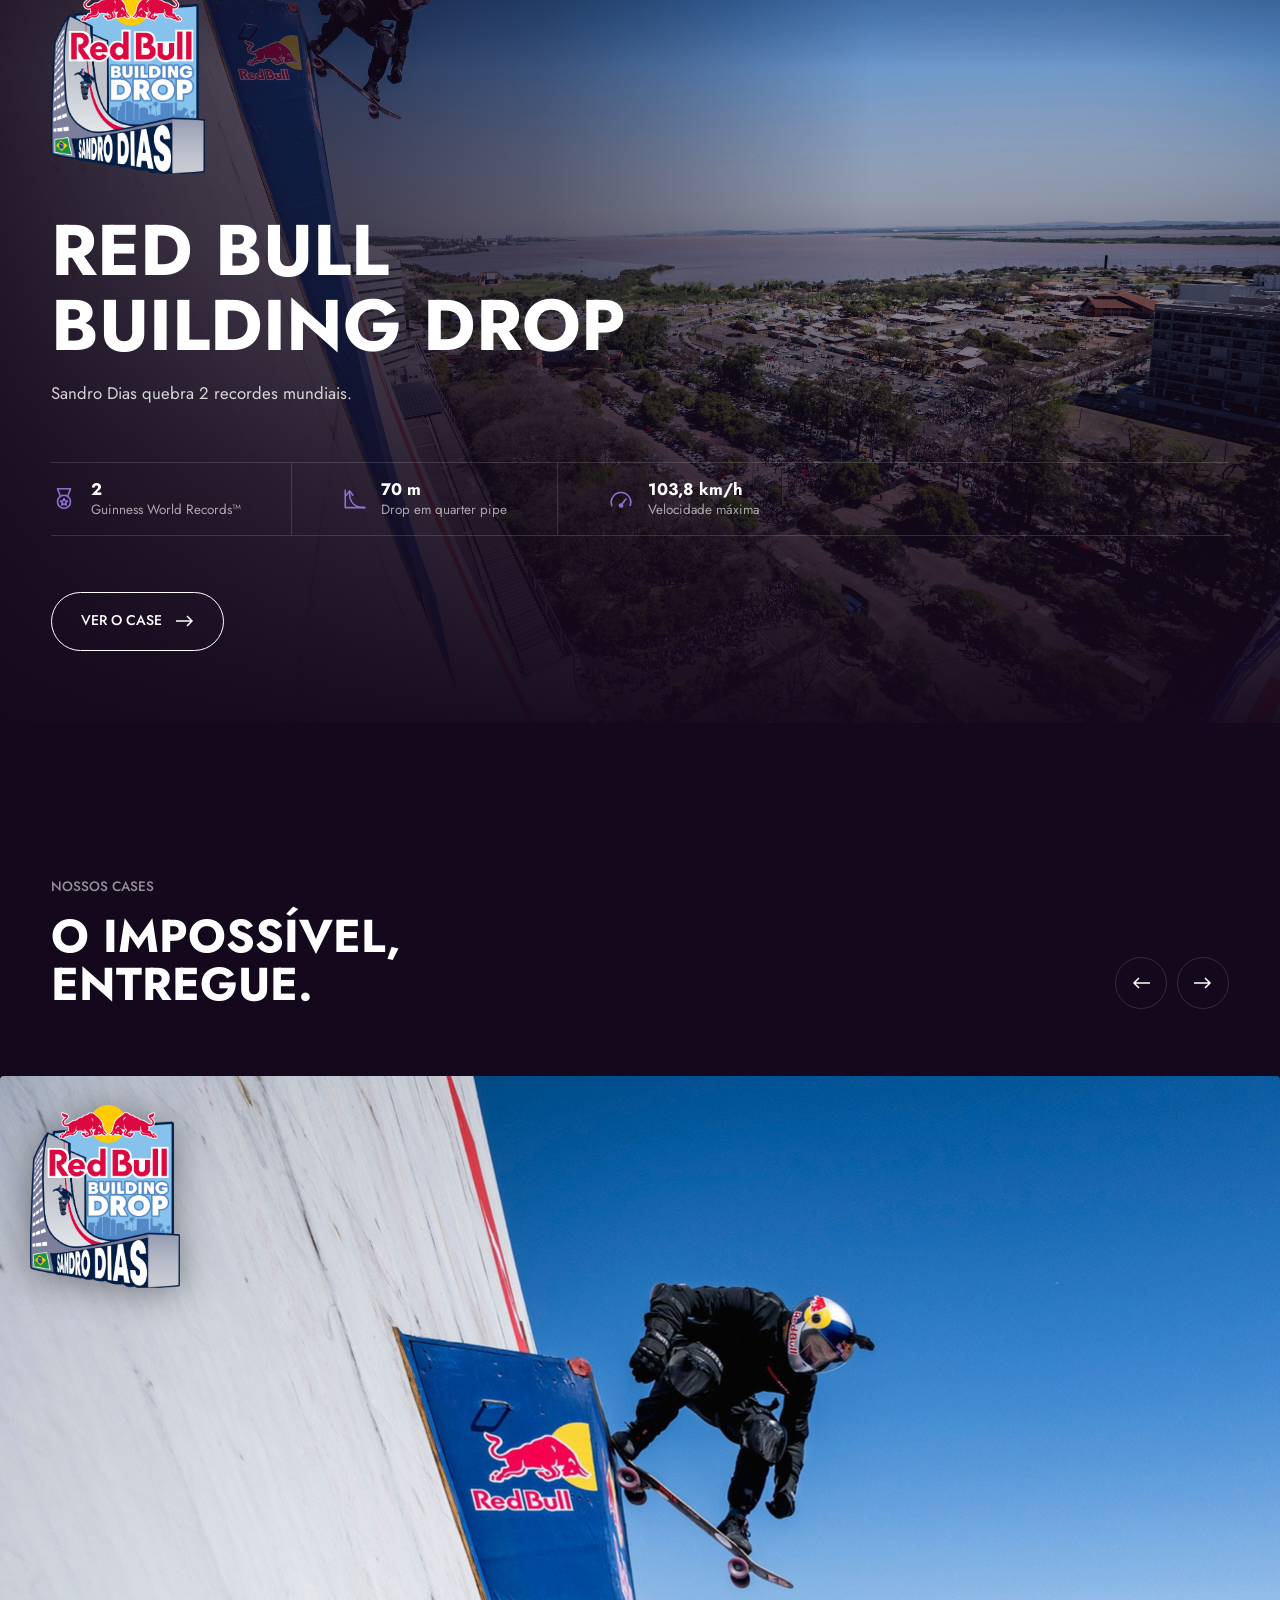
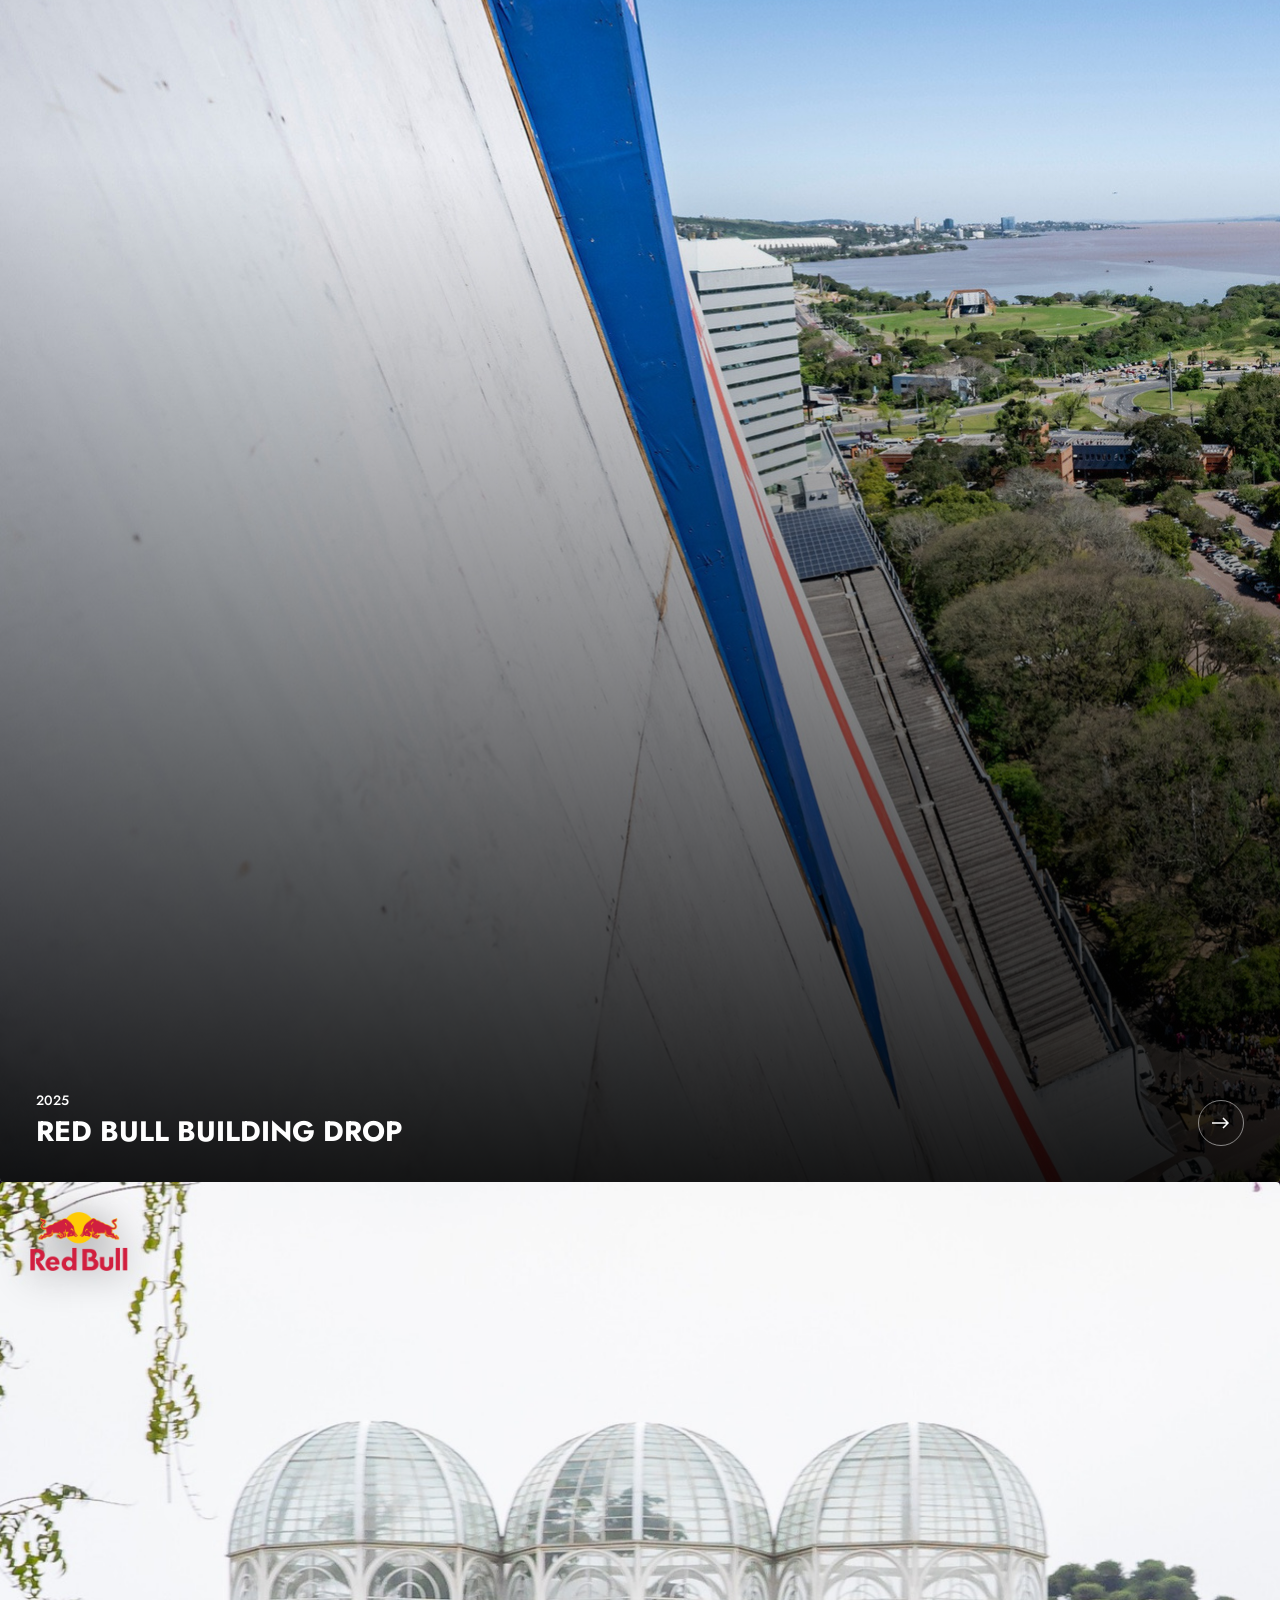
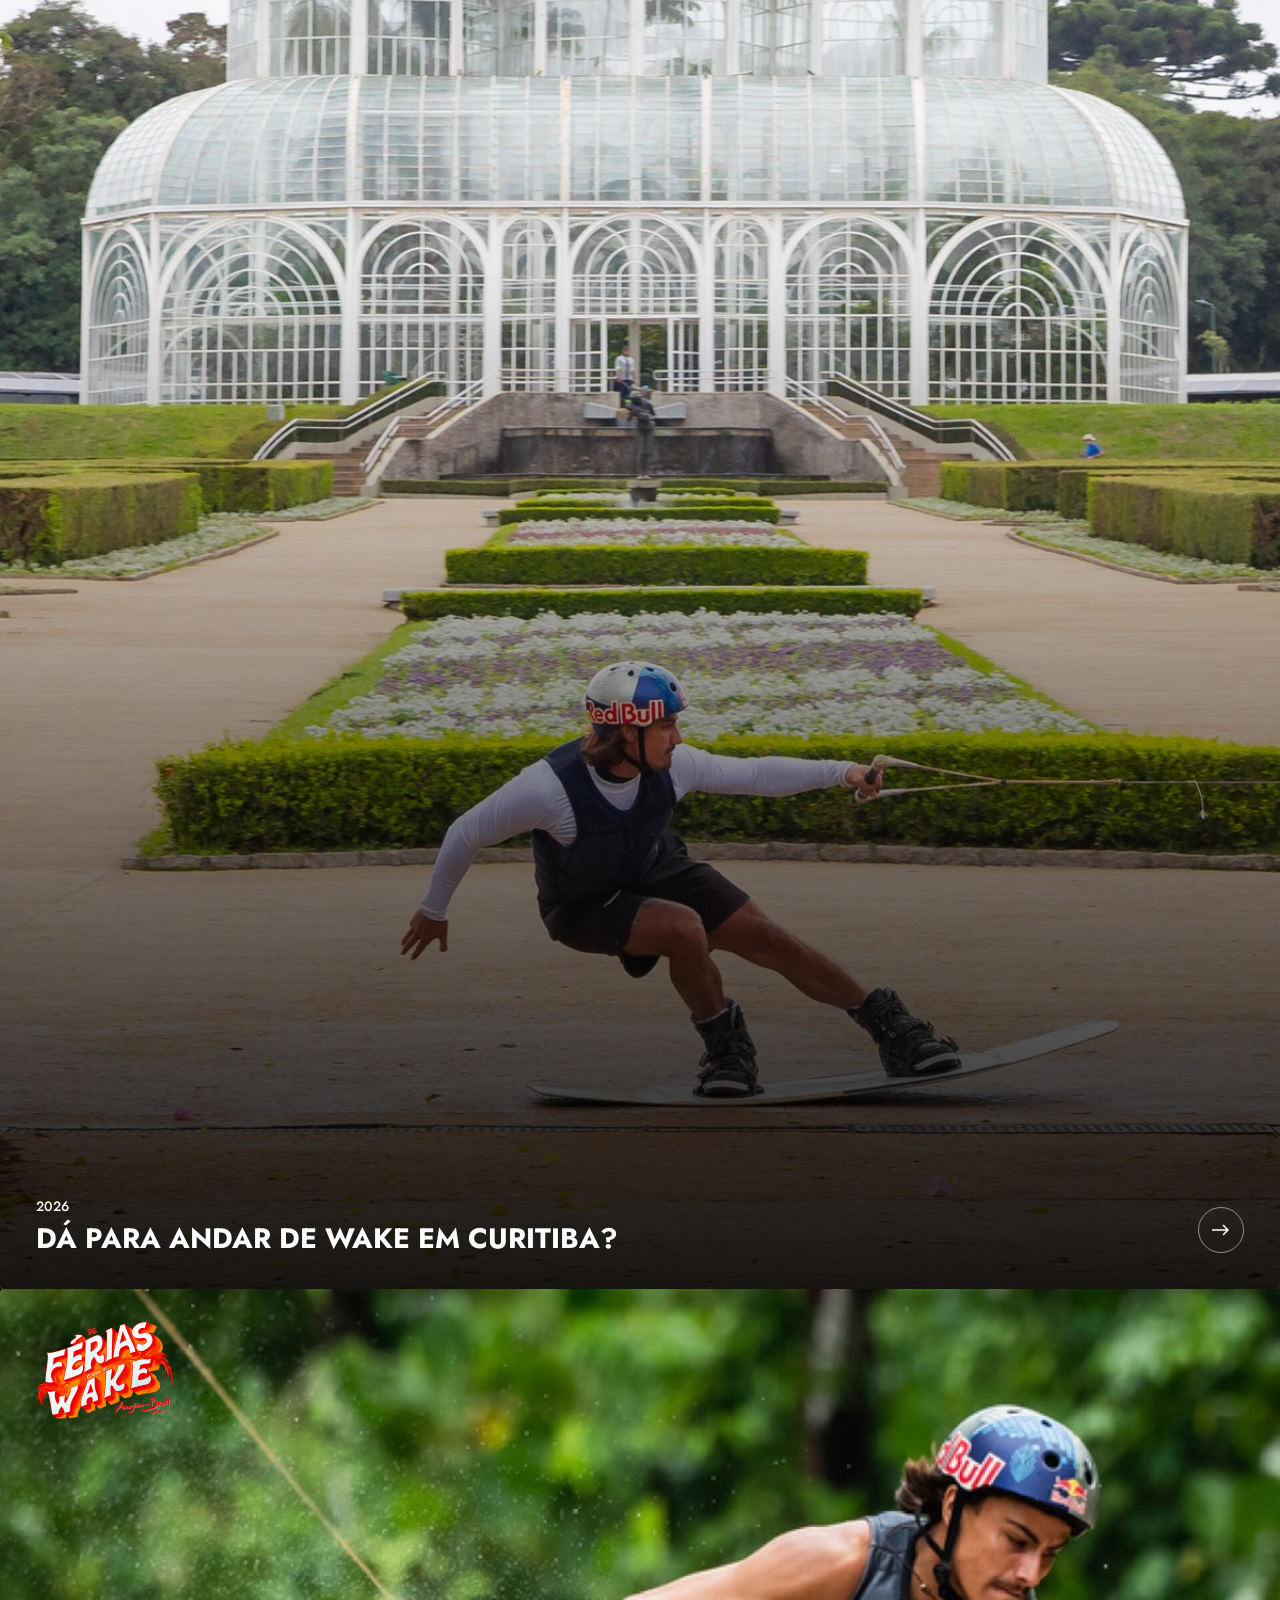
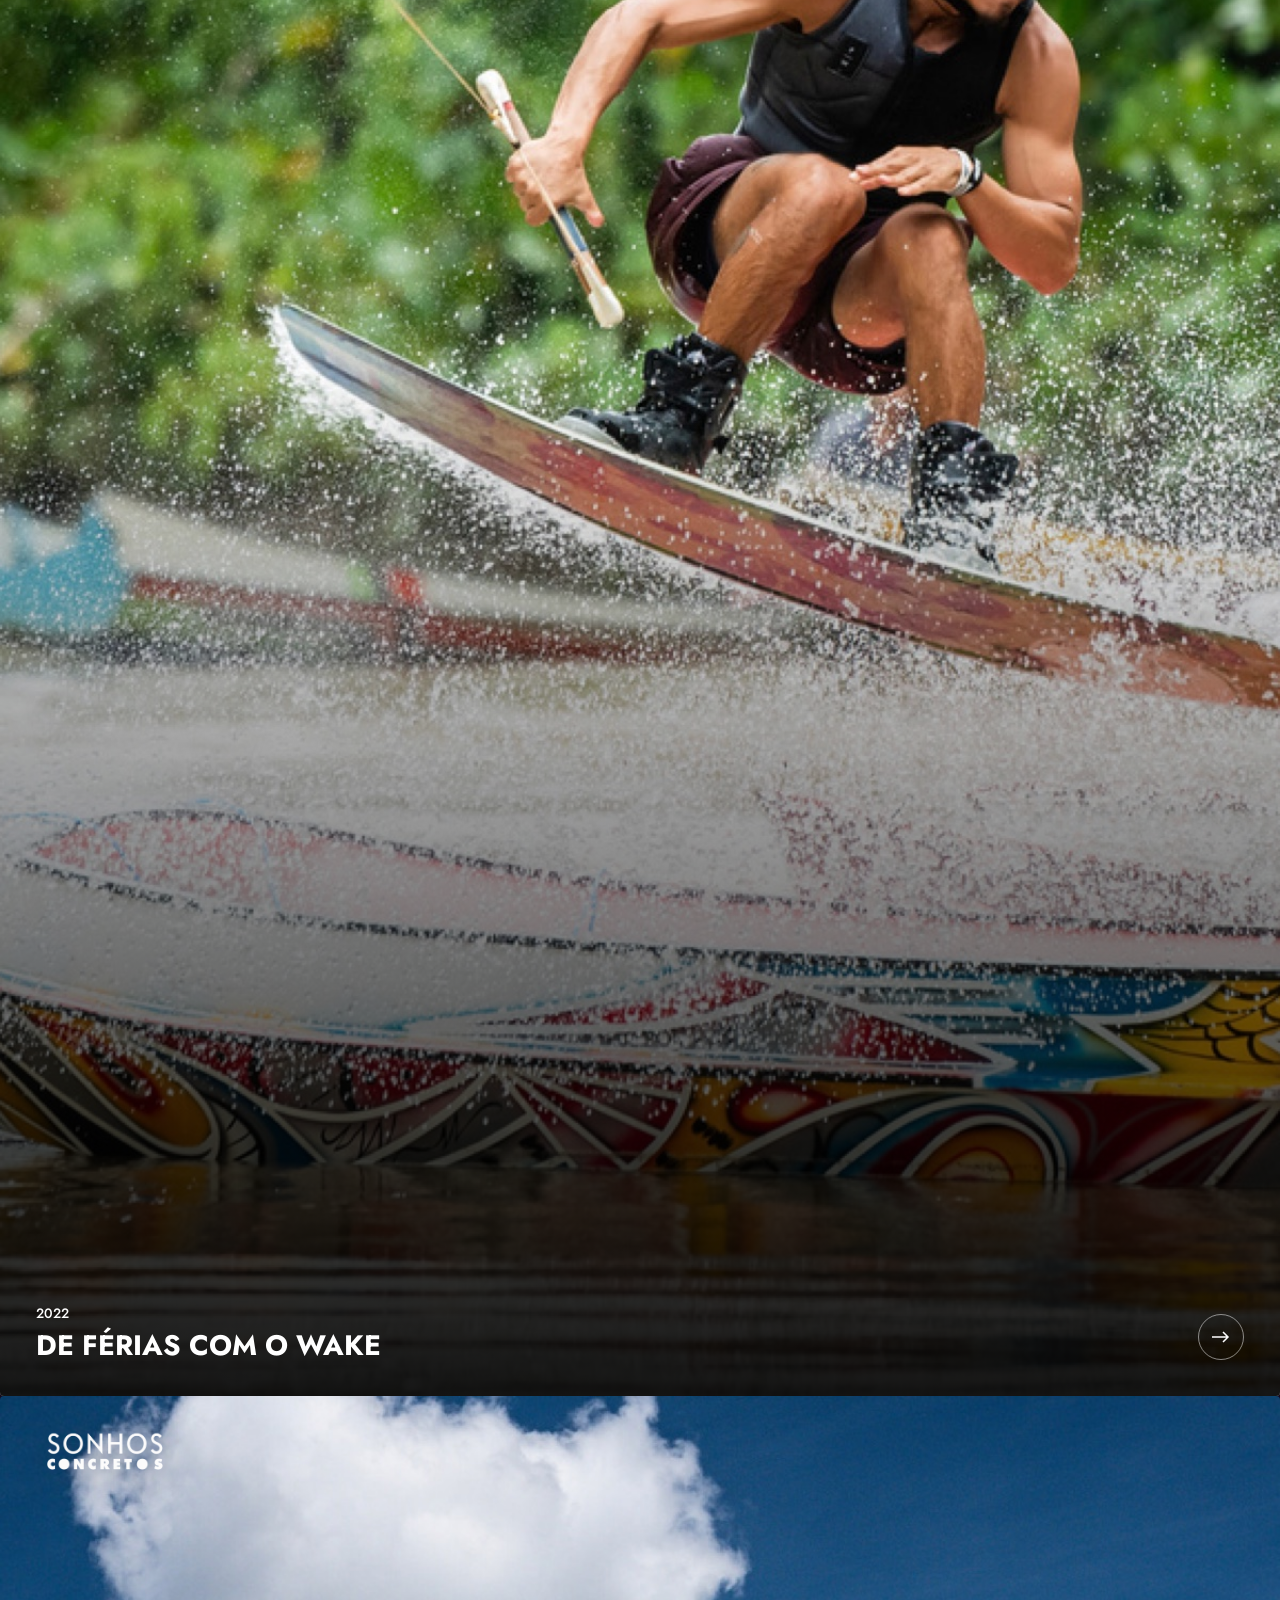
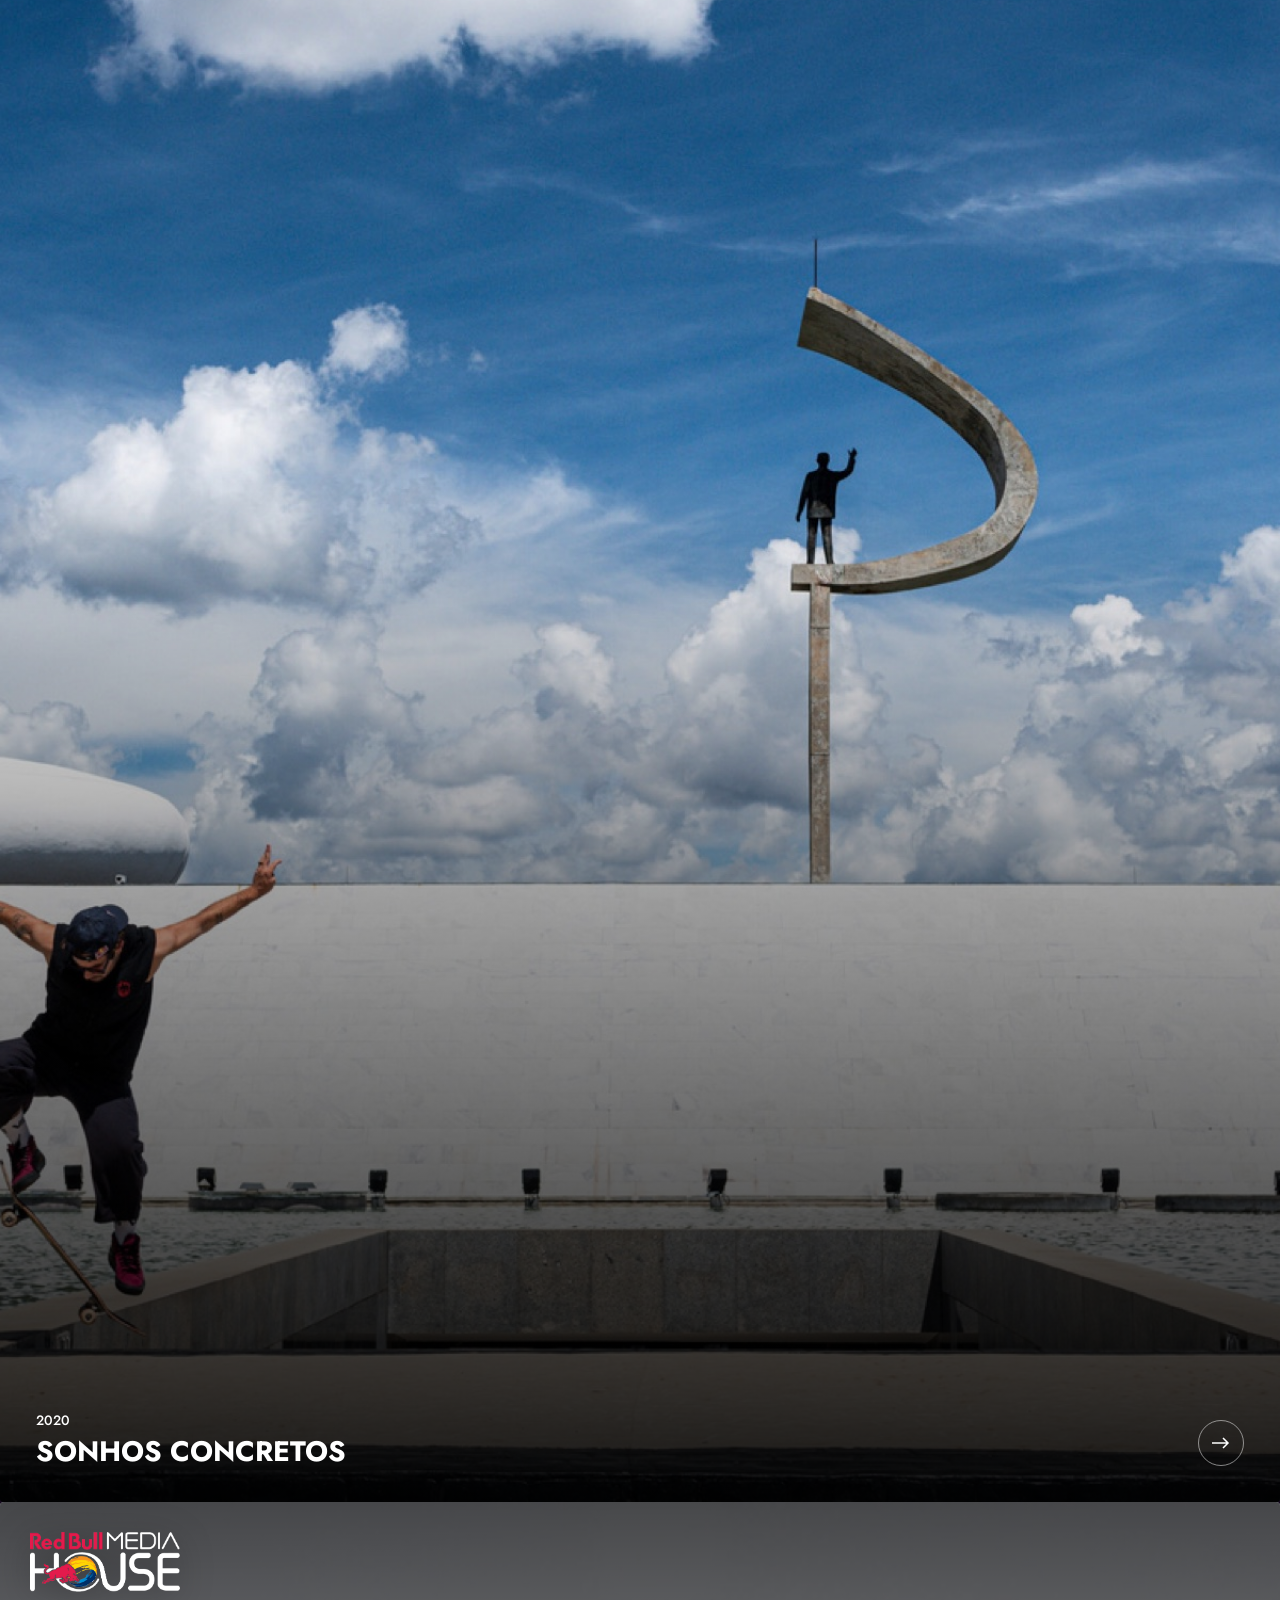
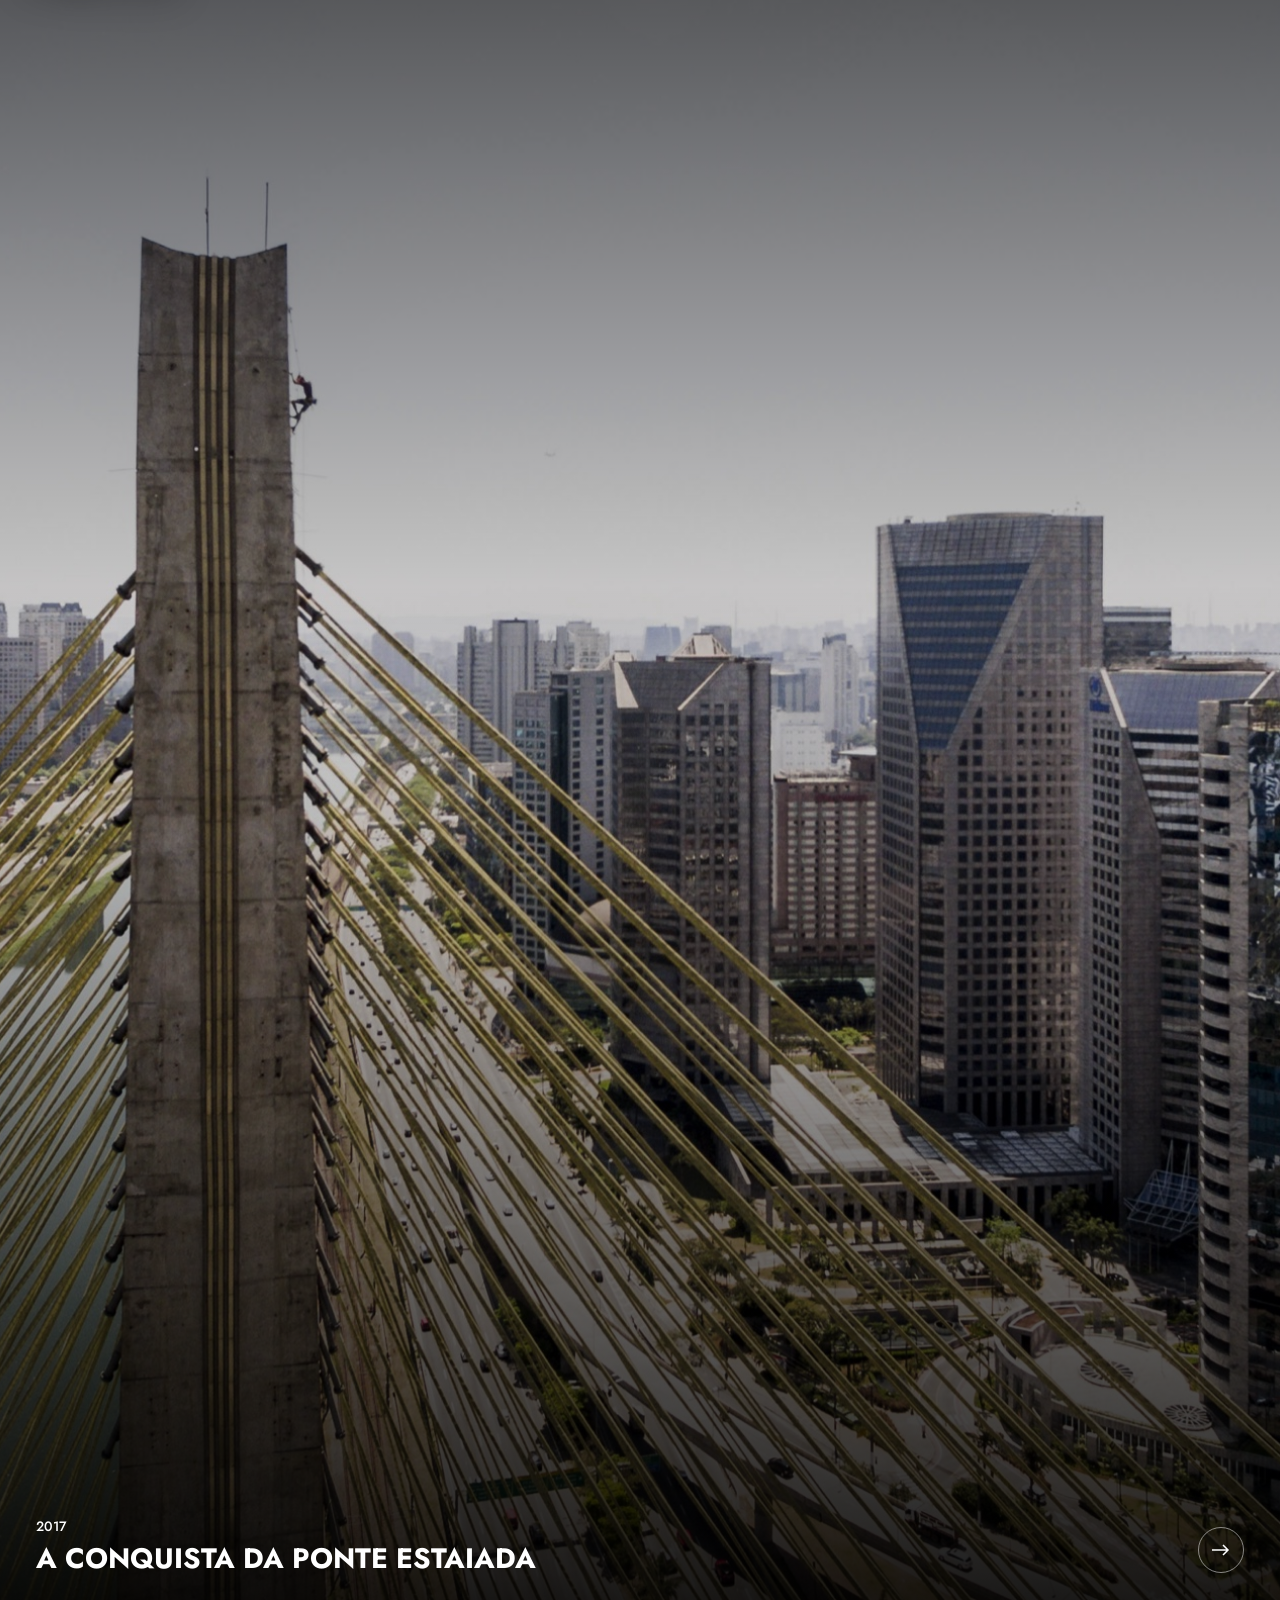
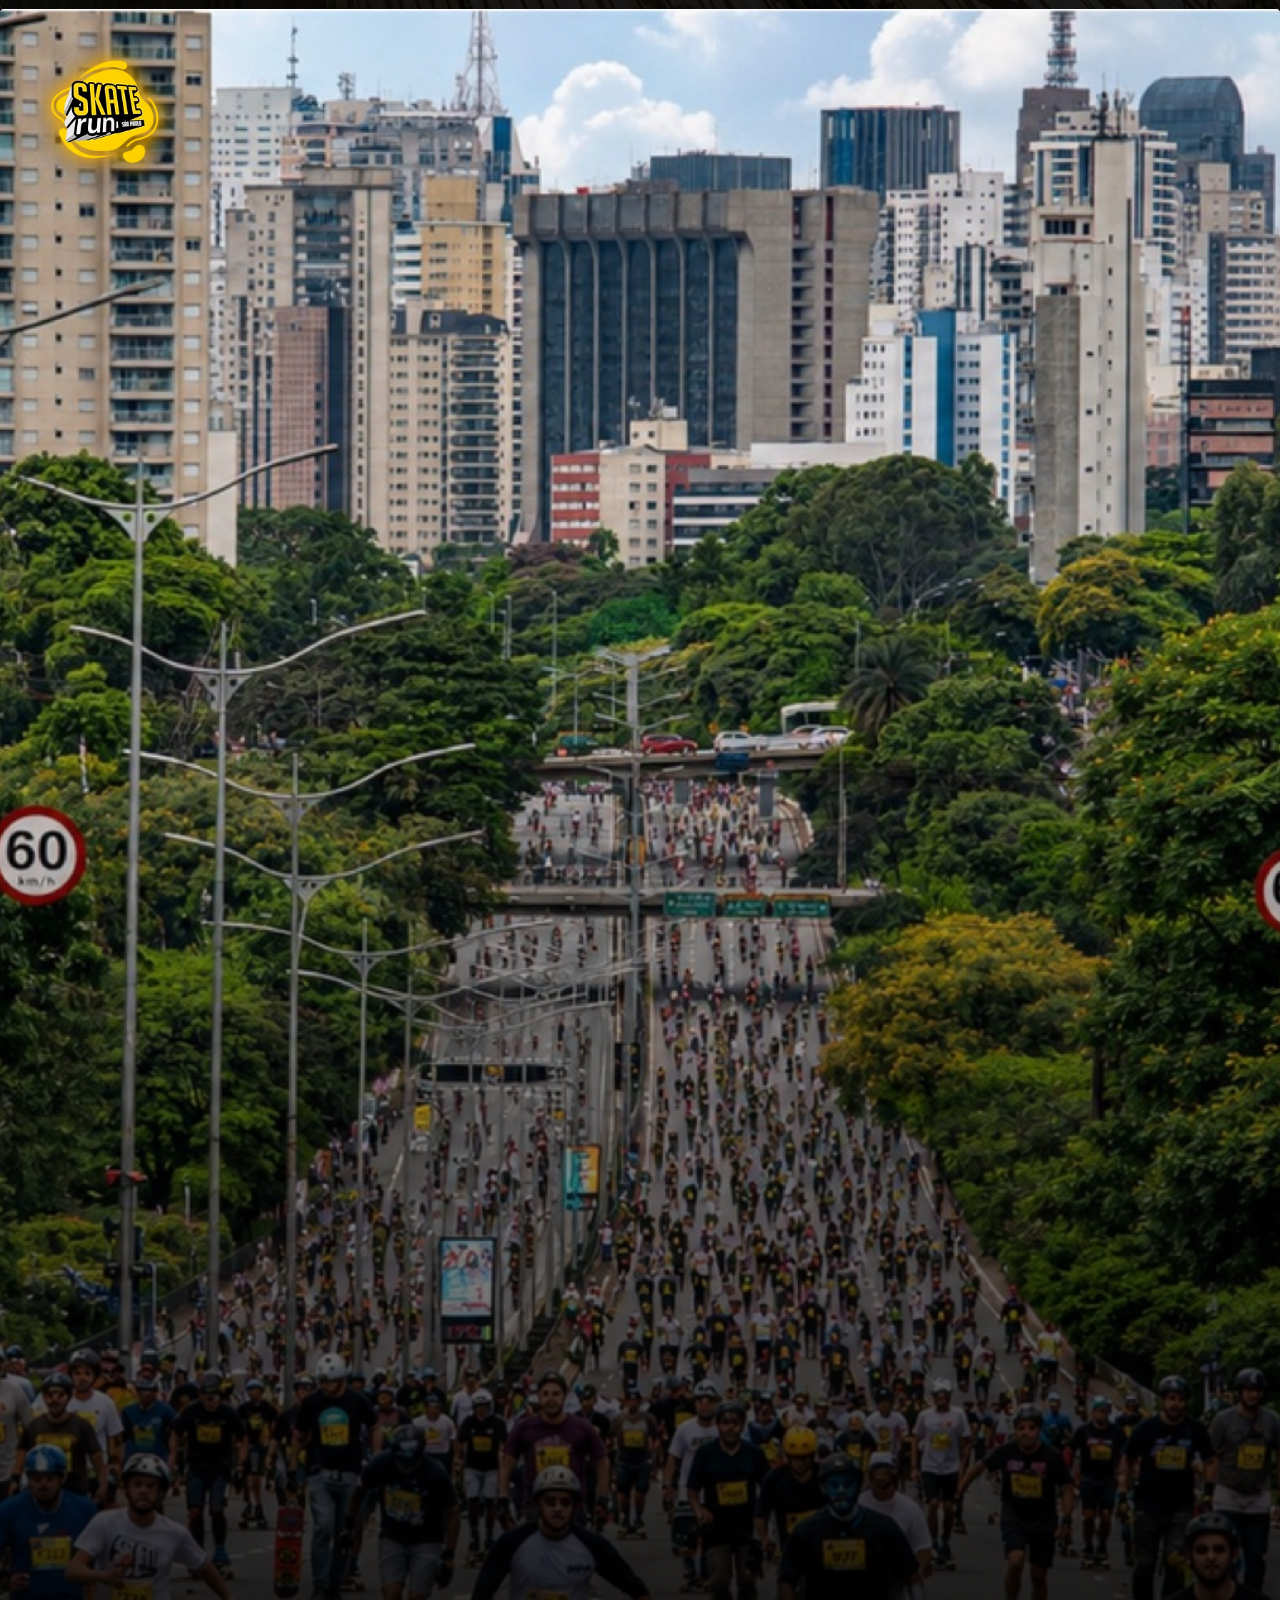
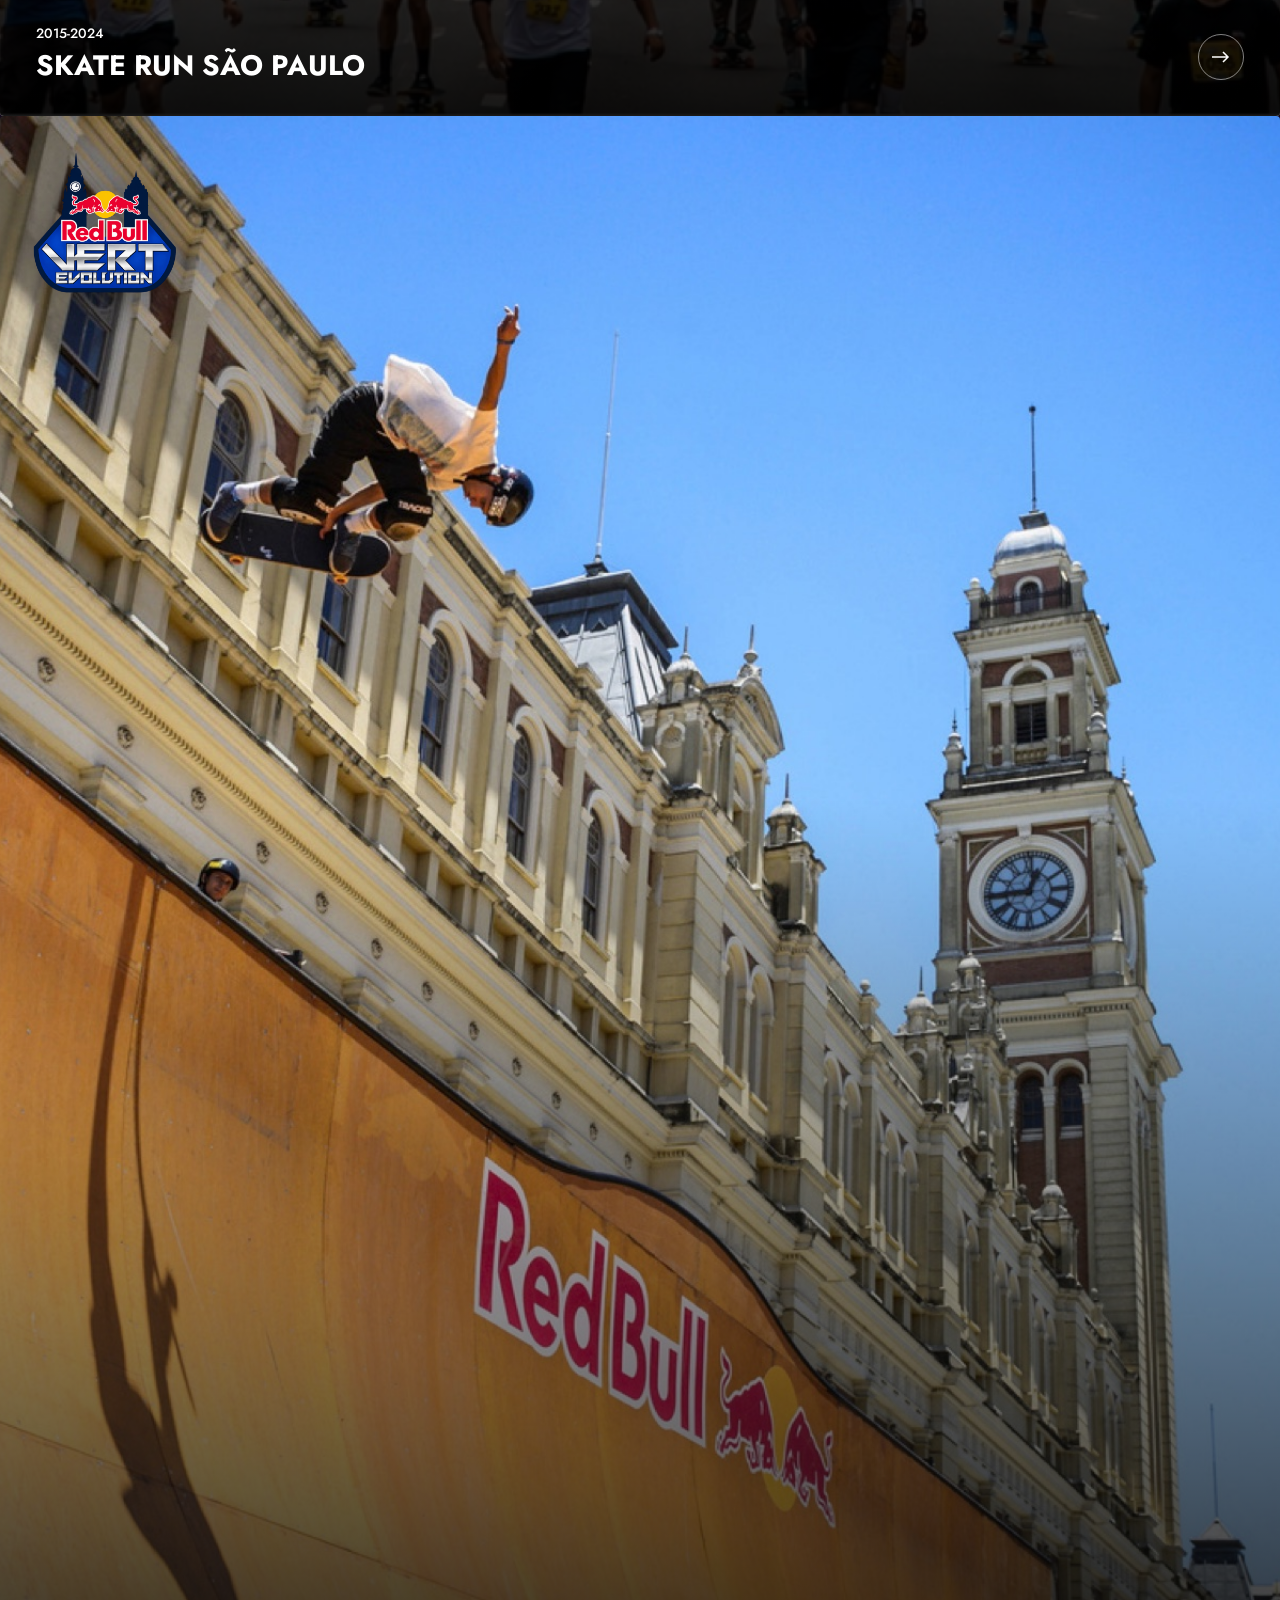
==== commit 2c0f01ca: "Abertura so com o logo, selos em linha e etapas selecionaveis no celular Co-Authored-By: Claude Opus" ====
--- a/index.html
+++ b/index.html
@@ -20,7 +20,6 @@
 <body data-page="home">
 <div class="intro" id="intro" aria-hidden="true">
   <span class="intro__marca">youp</span>
-  <span class="intro__linha"><i></i></span>
 </div>
 <noscript><style>.intro{display:none}</style></noscript>
 
--- a/assets/css/style.css
+++ b/assets/css/style.css
@@ -368,11 +368,18 @@
   font-size: clamp(1.05rem, 1.3vw, 1.25rem); line-height: 1.1; white-space: nowrap;
 }
 .selo__rotulo { display: block; margin-top: .15rem; font-size: .84rem; line-height: 1.3; color: rgba(255, 255, 255, .62); }
+/* No celular os três selos viram três colunas, não uma lista: a leitura é de
+   relance, e empilhado isso tomava meia tela para dizer três números. */
 @media (max-width: 760px) {
-  .feature__selos { display: block; }
-  .feature__selos li { padding: .9rem 0; }
-  .feature__selos li + li { padding-left: 0; border-left: 0; border-top: 1px solid var(--linha); }
-}
+  .feature__selos { display: grid; grid-template-columns: repeat(3, 1fr); gap: 0; }
+  .feature__selos li { display: block; padding: 1rem .75rem; }
+  .feature__selos li + li { padding-left: .75rem; }
+  .feature__selos li:first-child { padding-left: 0; }
+  .feature__selos li:last-child { padding-right: 0; }
+  .selo__icone { width: 20px; height: 20px; margin-bottom: .55rem; }
+  .selo__valor { font-size: 1.05rem; white-space: normal; }
+  .selo__rotulo { font-size: .68rem; line-height: 1.25; }
+}}
 
 /* Trilho de cases */
 .rail { display: grid; grid-auto-flow: column; grid-auto-columns: clamp(270px, 30vw, 460px); gap: 1.25rem; overflow-x: auto; scroll-snap-type: x mandatory; padding-inline: var(--gutter); padding-bottom: 1.5rem; scrollbar-width: thin; scrollbar-color: rgba(255,255,255,.3) transparent; }
@@ -643,9 +650,29 @@
   /* Alterna o lado do vídeo, para a leitura não virar uma coluna só. */
   .servico:nth-child(even) .video-espaco { order: 2; }
 }
+/* No celular o índice vira uma barra de etapas presa no topo: as três partes
+   ficam lado a lado, a que está sendo lida acende, e tocar leva até ela. Antes
+   ele rolava para fora da tela antes de alguém ver qual estava selecionada. */
 @media (max-width: 860px) {
-  .servicos { grid-template-columns: 1fr; gap: 2.5rem; }
-  .servicos__indice { position: static; flex-direction: row; gap: 1.25rem; flex-wrap: wrap; }
+  .servicos { grid-template-columns: 1fr; gap: 1.75rem; }
+  .servicos__indice {
+    position: sticky; top: var(--header-h); z-index: 5;
+    flex-direction: row; gap: .4rem; flex-wrap: nowrap;
+    margin-inline: calc(var(--gutter) * -1); padding: .7rem var(--gutter);
+    background: var(--papel);
+    border-bottom: 1px solid var(--linha-clara);
+  }
+  .servicos__indice a {
+    flex: 1 1 0; text-align: center; padding: .5rem .25rem;
+    font-size: 1rem; border-radius: 999px;
+    border: 1px solid transparent;
+    transition: color var(--t-estado) var(--ease), background-color var(--t-estado) var(--ease), border-color var(--t-estado) var(--ease);
+  }
+  .servicos__indice a.is-ativo {
+    transform: none; color: var(--branco);
+    background: var(--roxo); border-color: var(--roxo);
+  }
+  .servico { scroll-margin-top: calc(var(--header-h) + 4.2rem); }
 }
 
 /* --- Contato -----------------------------------------------------------
@@ -796,7 +823,7 @@
   font-size: .82rem; text-transform: uppercase; color: rgba(255, 255, 255, .5);
 }
 
-.manifesto__grade { display: grid; grid-template-columns: 1fr minmax(0, .88fr); gap: var(--e-4); align-items: center; }
+.manifesto__grade { display: grid; grid-template-columns: 1fr minmax(0, 1.12fr); gap: var(--e-4); align-items: center; }
 .manifesto__col { min-width: 0; }
 
 /* --- Órbita das marcas --------------------------------------------------
@@ -805,10 +832,28 @@
    ----------------------------------------------------------------------- */
 /* A caixa tem a proporção do arquivo (1204x1120), cortado no conteúdo: sem
    sobra em volta, a cena ocupa tudo o que a coluna dá. */
-.orbita { position: relative; width: 100%; aspect-ratio: 1204 / 1120; }
+.orbita { position: relative; width: 100%; aspect-ratio: 1176 / 1094; }
 /* O vídeo passa um pouco da coluna: dentro dela ele ficava pequeno demais e
-   a cena virava um selo girando no canto. */
-.orbita__video { transform: scale(1.12); }
+   a cena virava um selo girando no canto.
+
+   A máscara é o que faz o quadro sumir. O fundo do arquivo é a cor da página,
+   mas cada navegador converte vídeo de um jeito e sobra 1 ou 2 níveis de
+   diferença, o bastante para desenhar um retângulo mais escuro numa área
+   chapada. Com a borda saindo em degradê, o encontro com a página é em alfa
+   zero: não existe diferença para aparecer. Os 6,5% de fade são exatamente a
+   margem vazia que o arquivo tem em volta das marcas, então nada é cortado. */
+.orbita__video {
+  transform: scale(1.12);
+  --fade: 6.5%;
+  -webkit-mask-image:
+    linear-gradient(to right, transparent 0, #000 var(--fade), #000 calc(100% - var(--fade)), transparent 100%),
+    linear-gradient(to bottom, transparent 0, #000 var(--fade), #000 calc(100% - var(--fade)), transparent 100%);
+  -webkit-mask-composite: source-in;
+  mask-image:
+    linear-gradient(to right, transparent 0, #000 var(--fade), #000 calc(100% - var(--fade)), transparent 100%),
+    linear-gradient(to bottom, transparent 0, #000 var(--fade), #000 calc(100% - var(--fade)), transparent 100%);
+  mask-composite: intersect;
+}
 .orbita__video { position: absolute; inset: 0; width: 100%; height: 100%; object-fit: contain; }
 /* Se o vídeo não tocar (JS desligado, autoplay bloqueado), fica o logotipo.
    Tocando, ele sai: o webm é transparente e deixaria o logotipo aparecer por
@@ -824,8 +869,8 @@
      sobrar altura para o vídeo. */
   .manifesto__stage { padding-block: var(--ev-2); }
   .orbita {
-    width: 94%; max-width: none; max-height: 58svh;
-    margin-inline: auto;
+    width: auto; max-width: none; max-height: 58svh;
+    margin-inline: calc(var(--gutter) * -.45);
   }
   .orbita__video { transform: none; }
 }
@@ -852,9 +897,6 @@
   opacity: 0; transform: translateY(.16em);
   animation: intro-marca var(--t-cena) var(--ease) var(--t-toque) forwards;
 }
-.intro__linha { display: block; width: clamp(110px, 16vw, 200px); height: 1px; background: rgba(255, 255, 255, .18); overflow: hidden; }
-.intro__linha i { display: block; height: 100%; background: var(--roxo-luz); transform: scaleX(0); transform-origin: left center; transition: transform var(--t-camada) var(--ease); }
-.intro.is-carregado .intro__linha i { transform: scaleX(1); }
 .intro.is-fim { opacity: 0; visibility: hidden; }
 .intro--rapida .intro__marca { animation-duration: var(--t-estado); }
 @keyframes intro-marca { to { opacity: 1; transform: none; } }
@@ -962,7 +1004,6 @@
 body[data-tema="claro"] .site-header { color: var(--vinho); }
 body[data-tema="claro"] .site-header.is-solid { background: rgba(243, 241, 243, .82); }
 body[data-tema="claro"] .intro { background: var(--papel); color: var(--vinho); }
-body[data-tema="claro"] .intro__linha { background: rgba(20, 9, 28, .18); }
 .light .eyebrow { color: var(--roxo); }
 .light .page-hero .eyebrow { color: var(--roxo); }
 
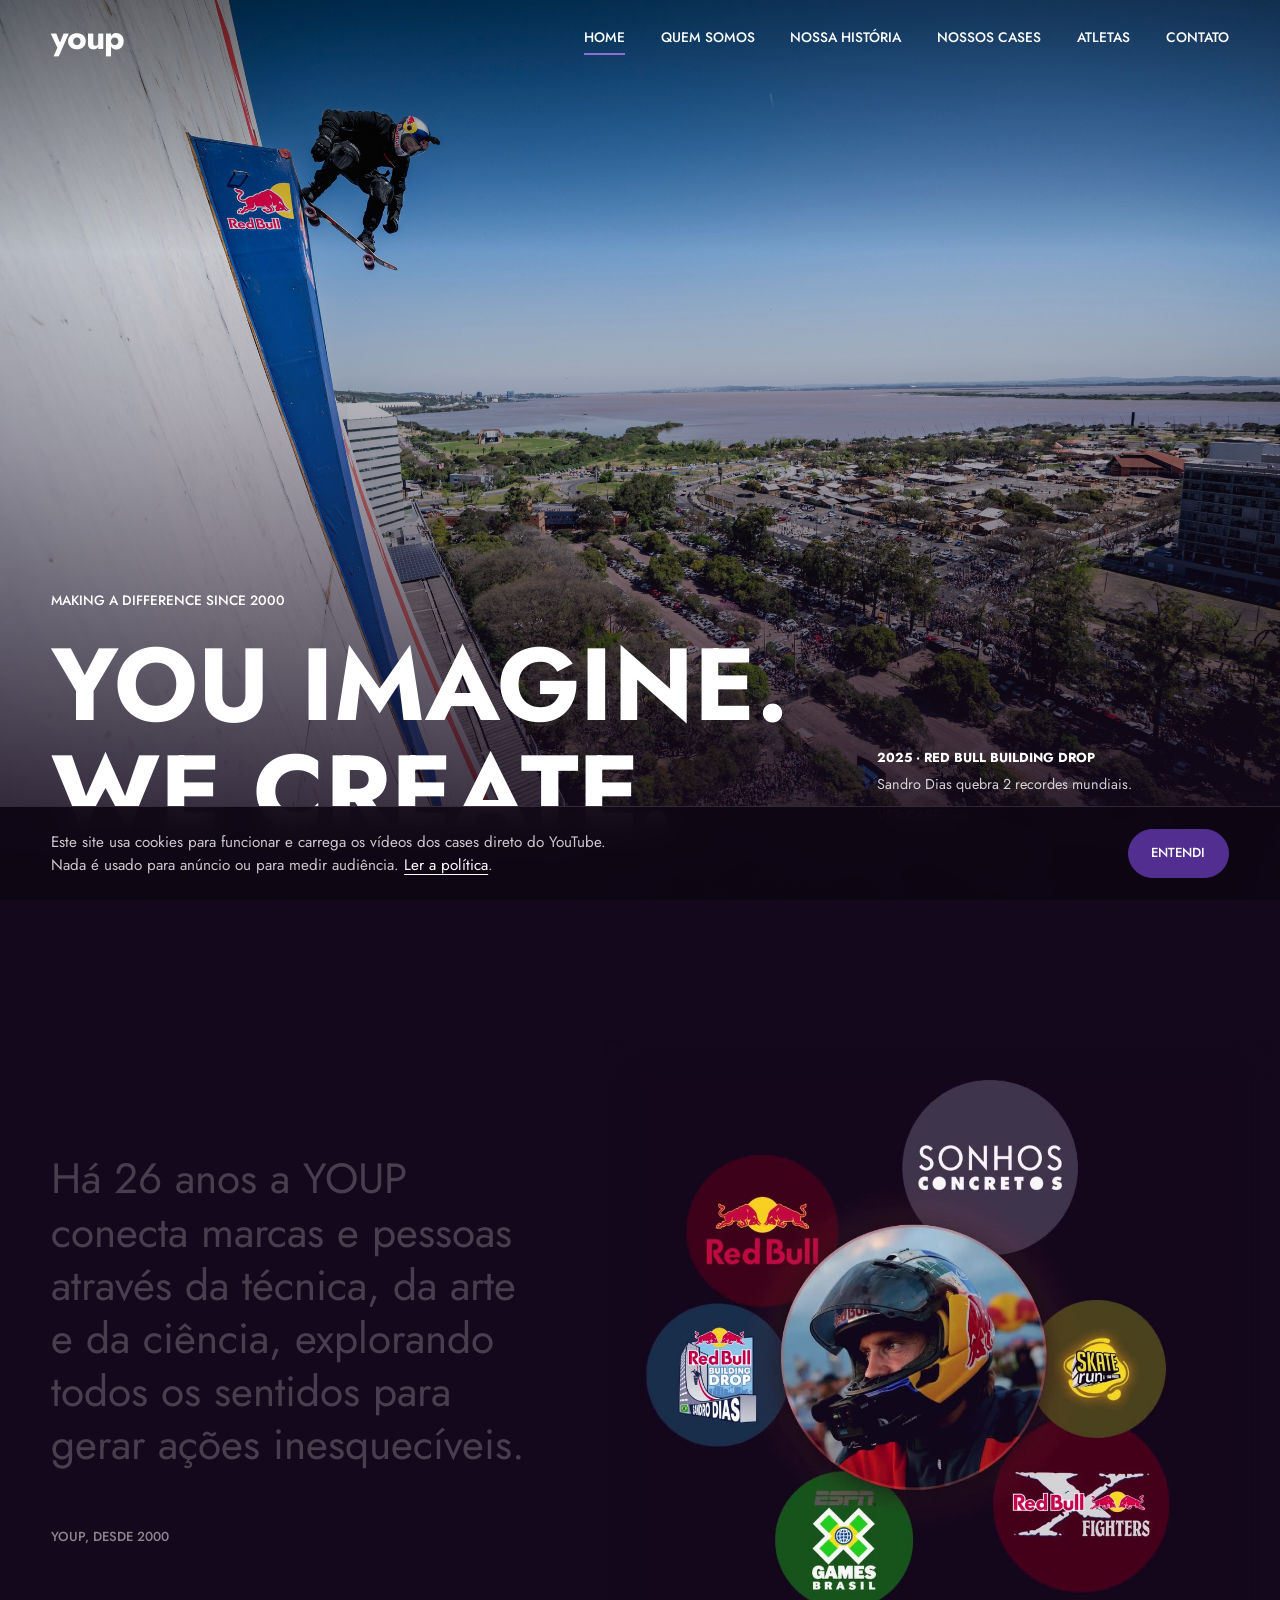
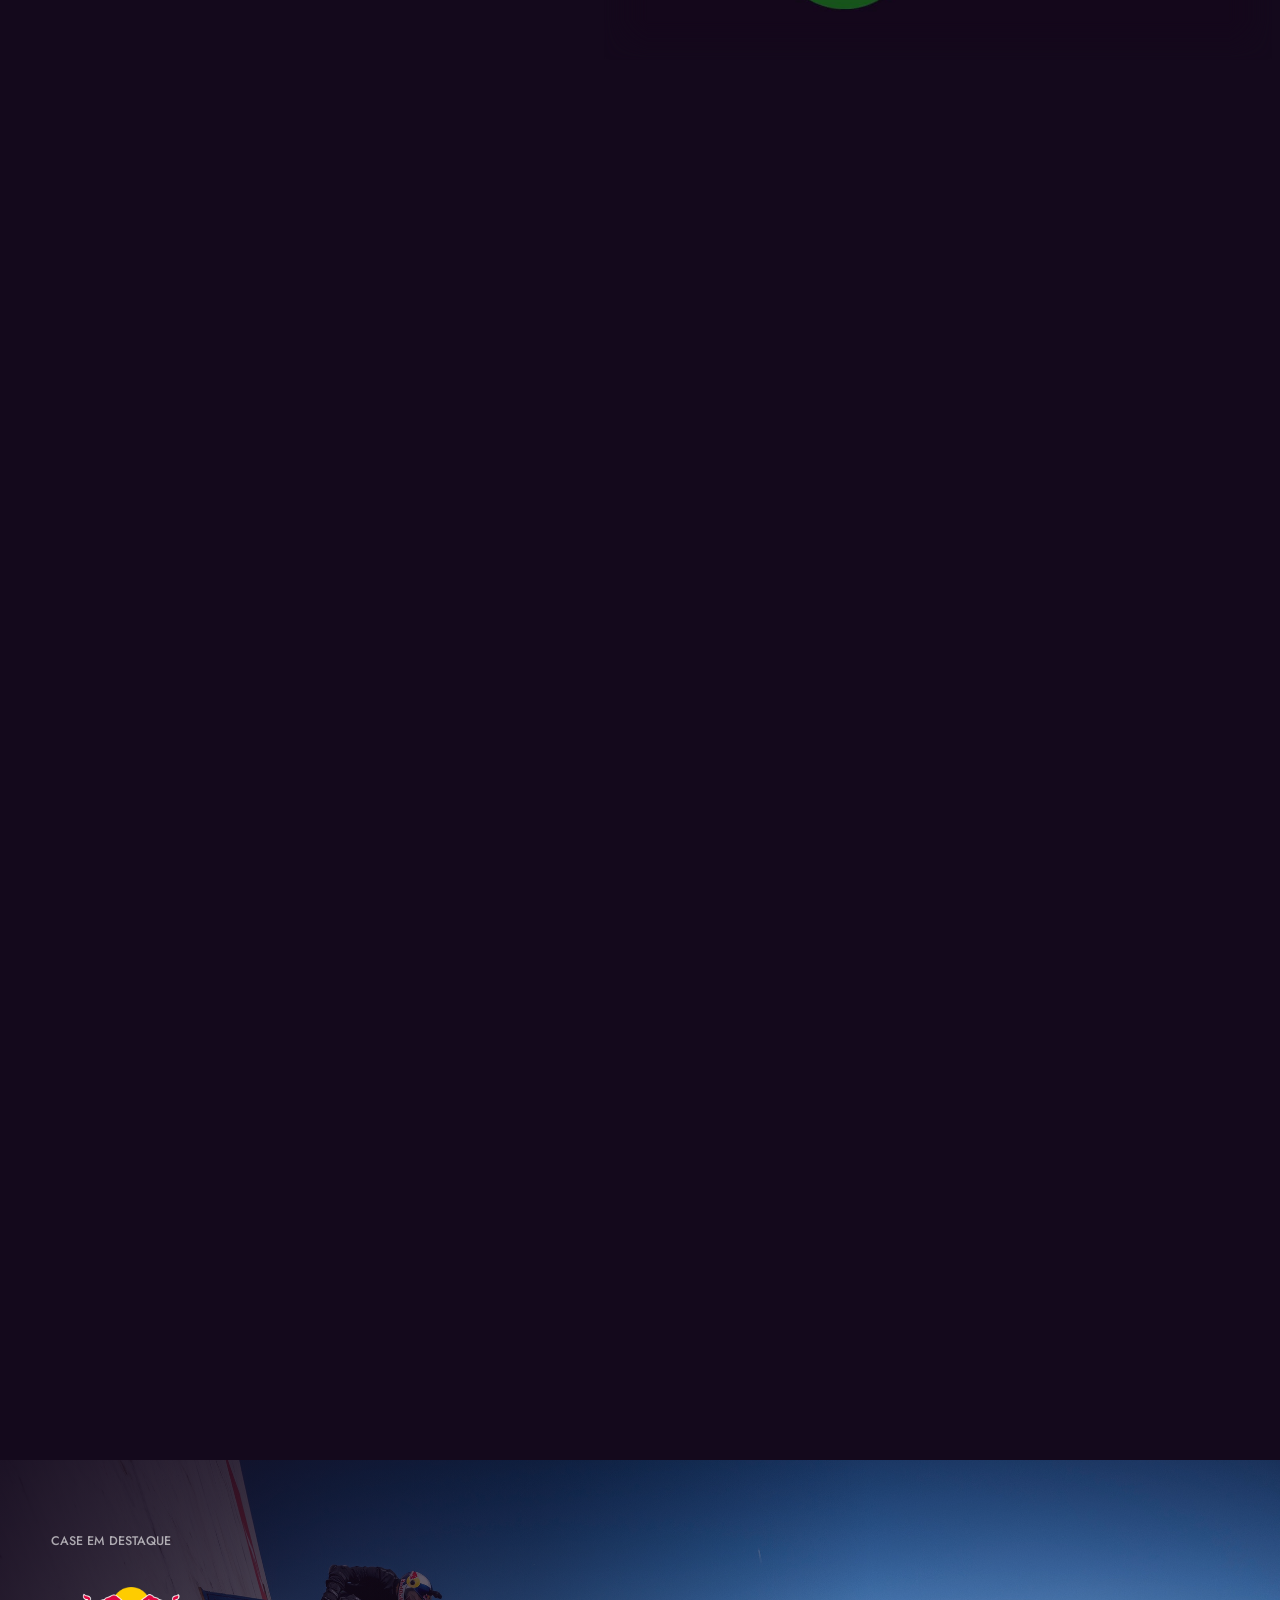
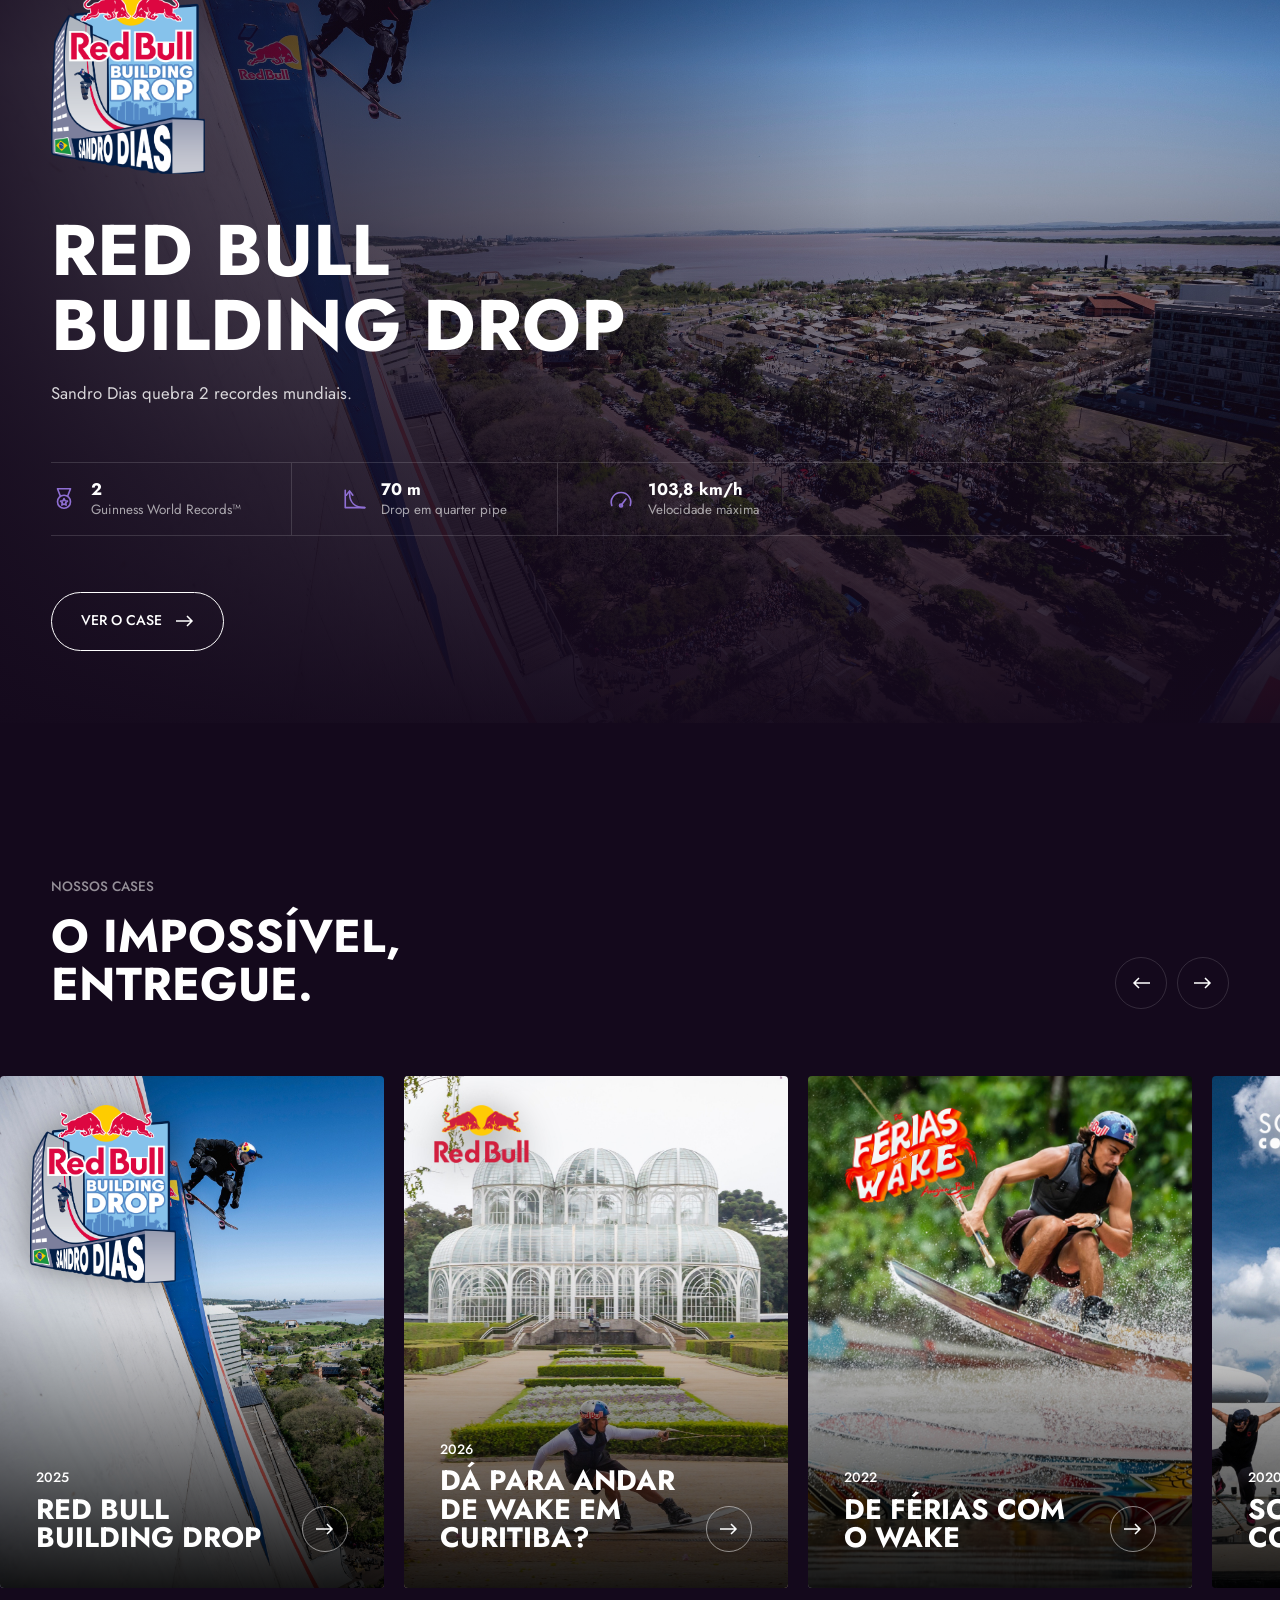
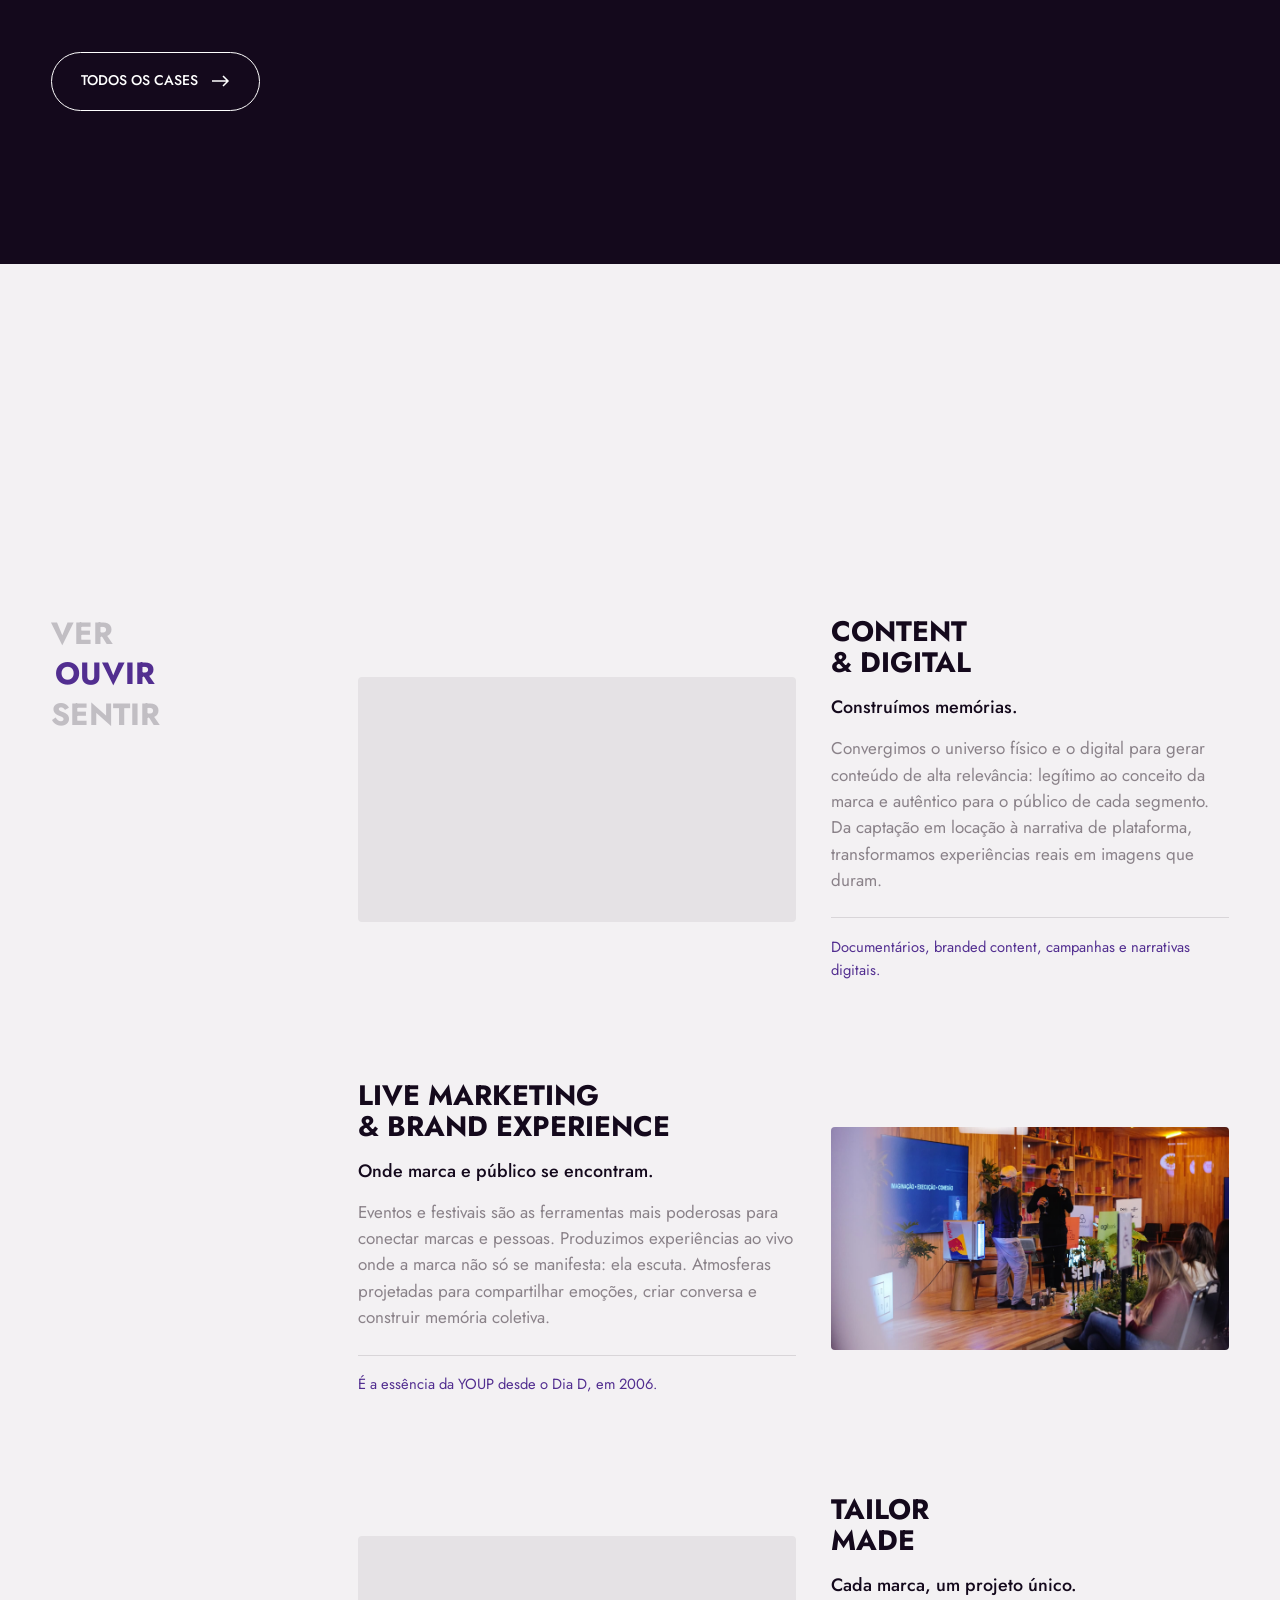
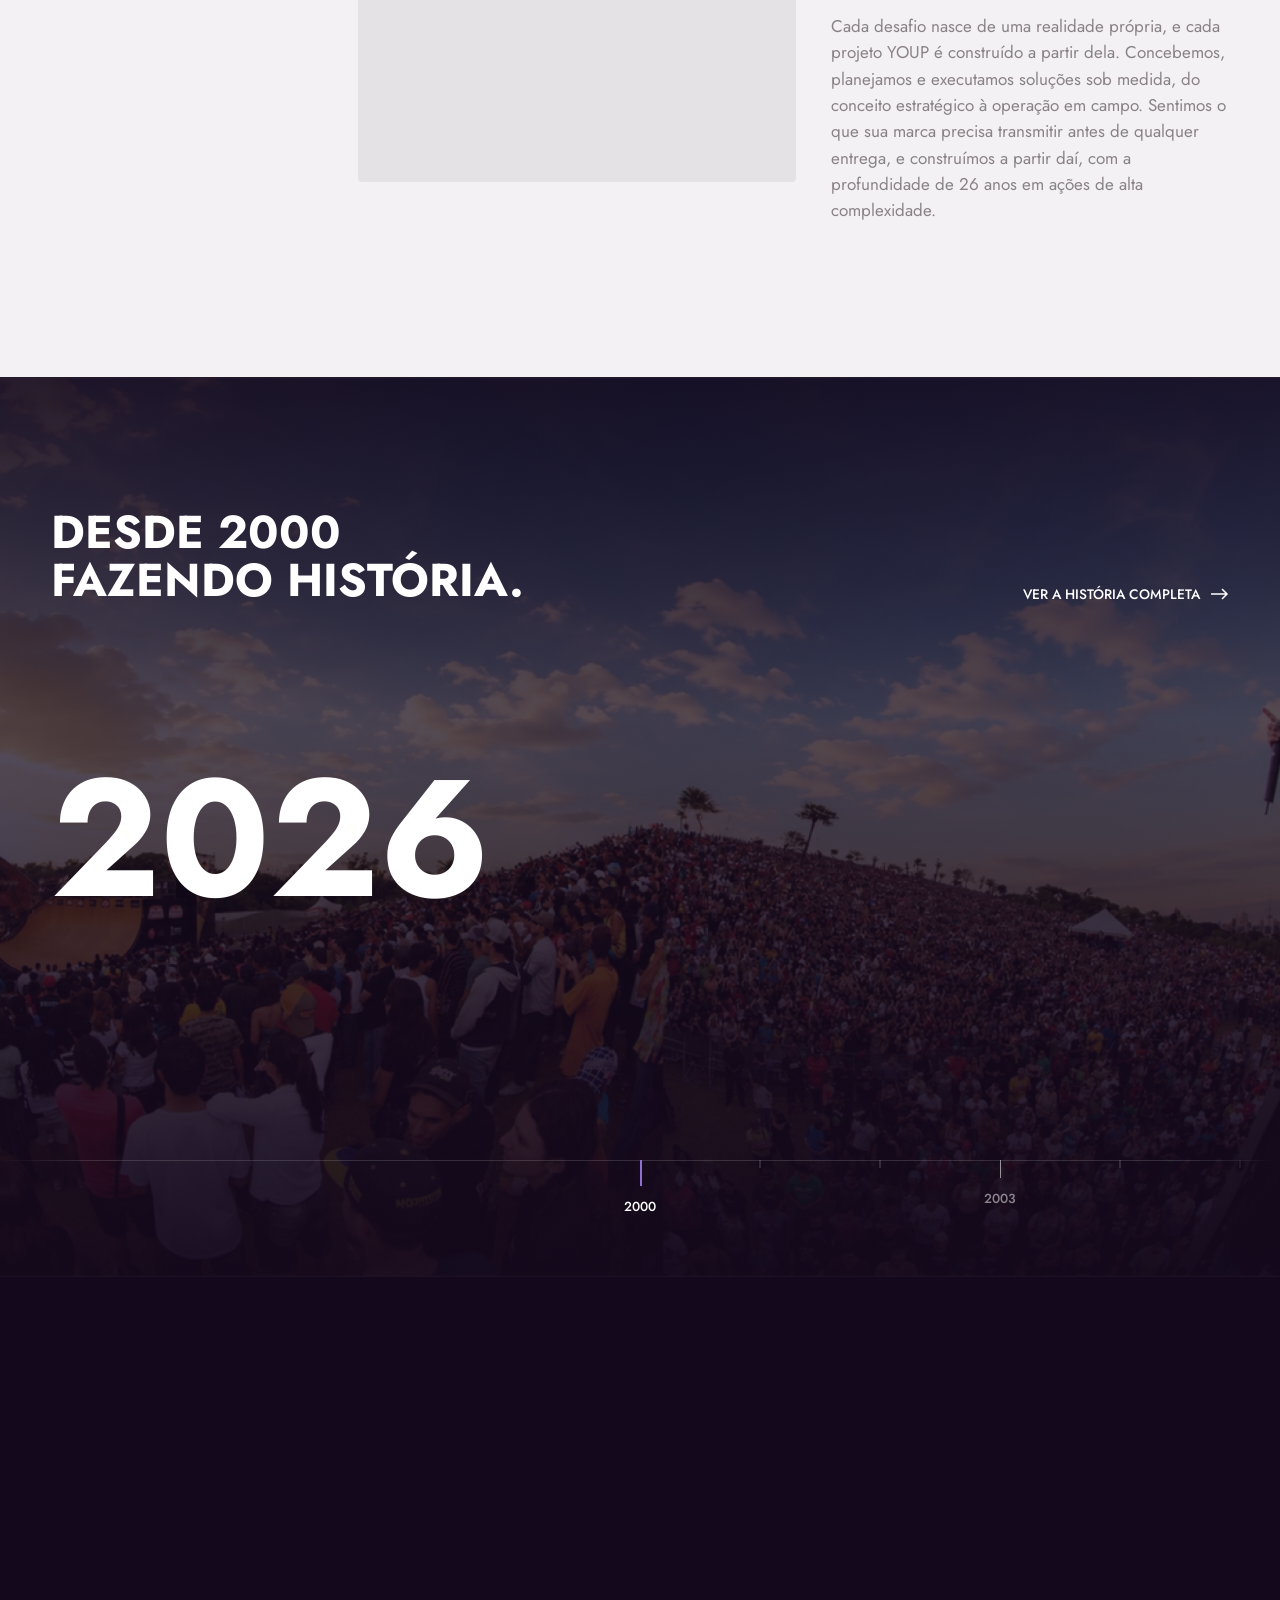
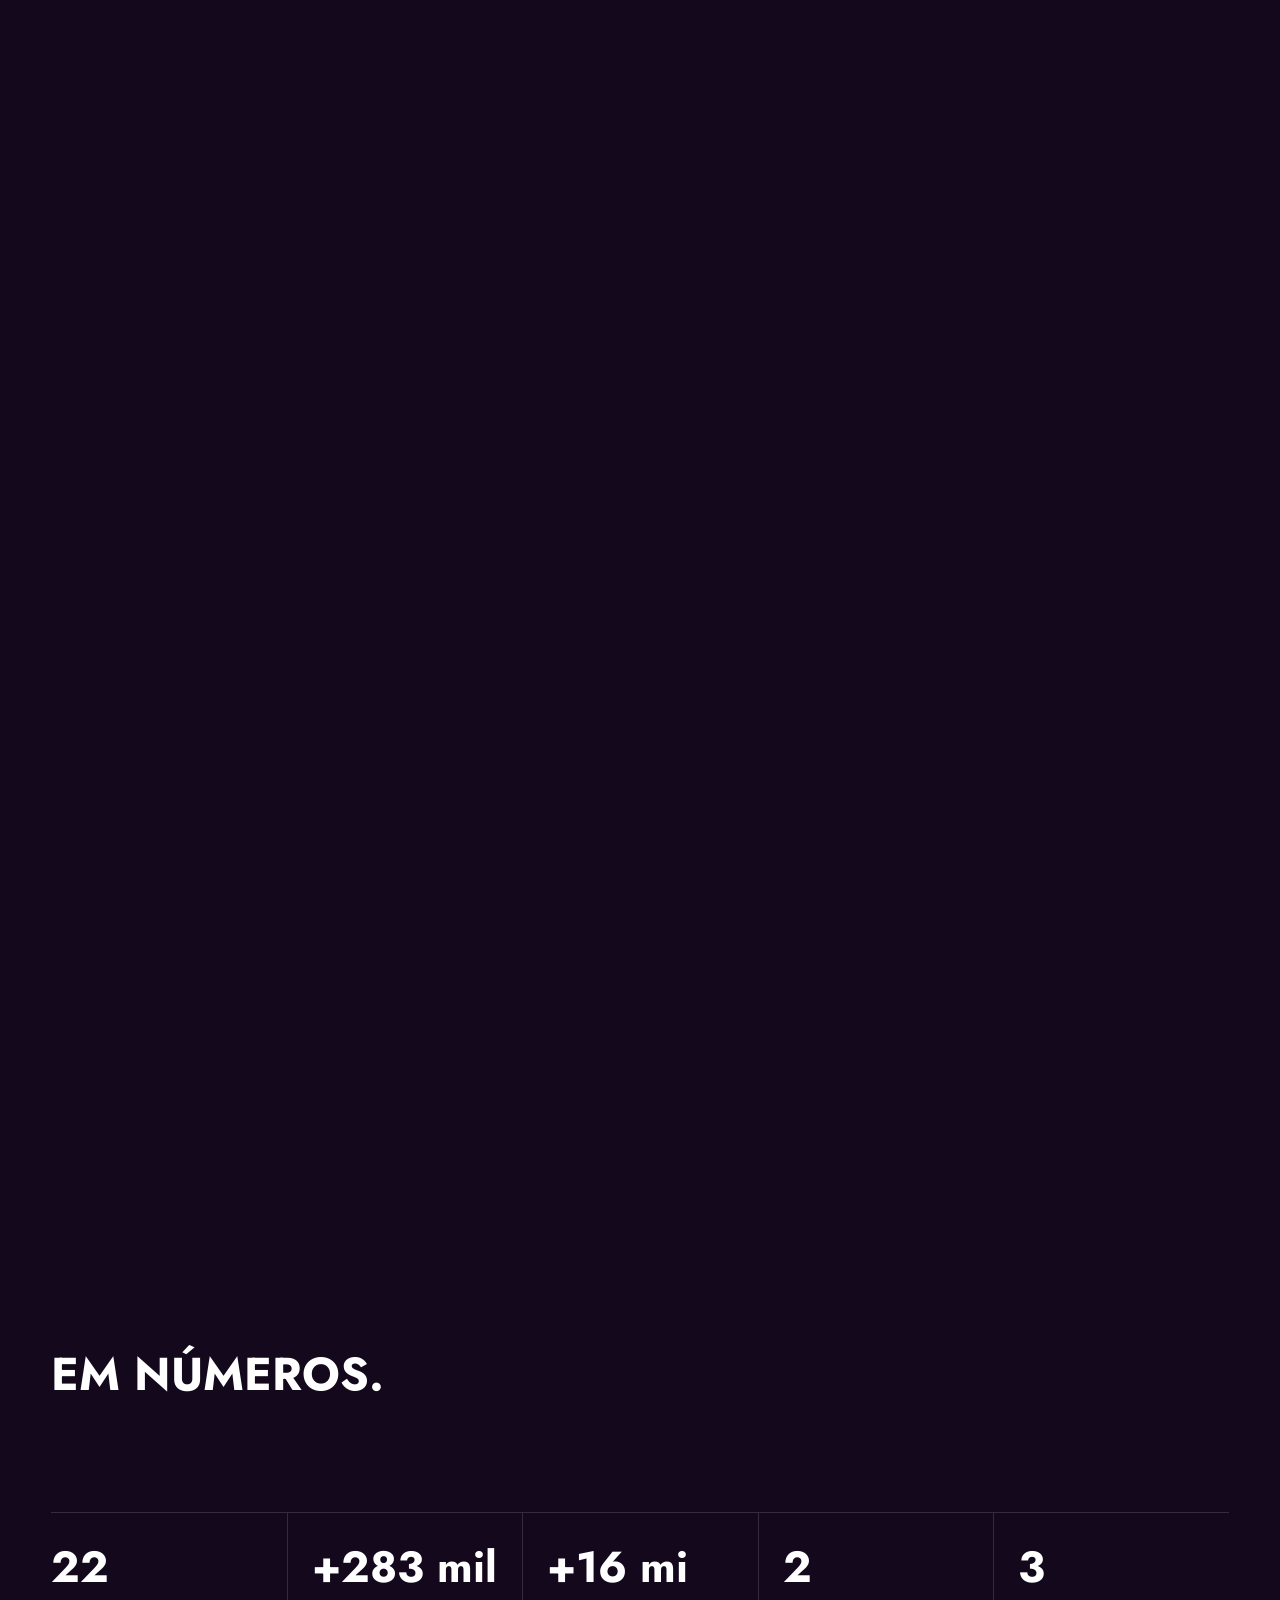
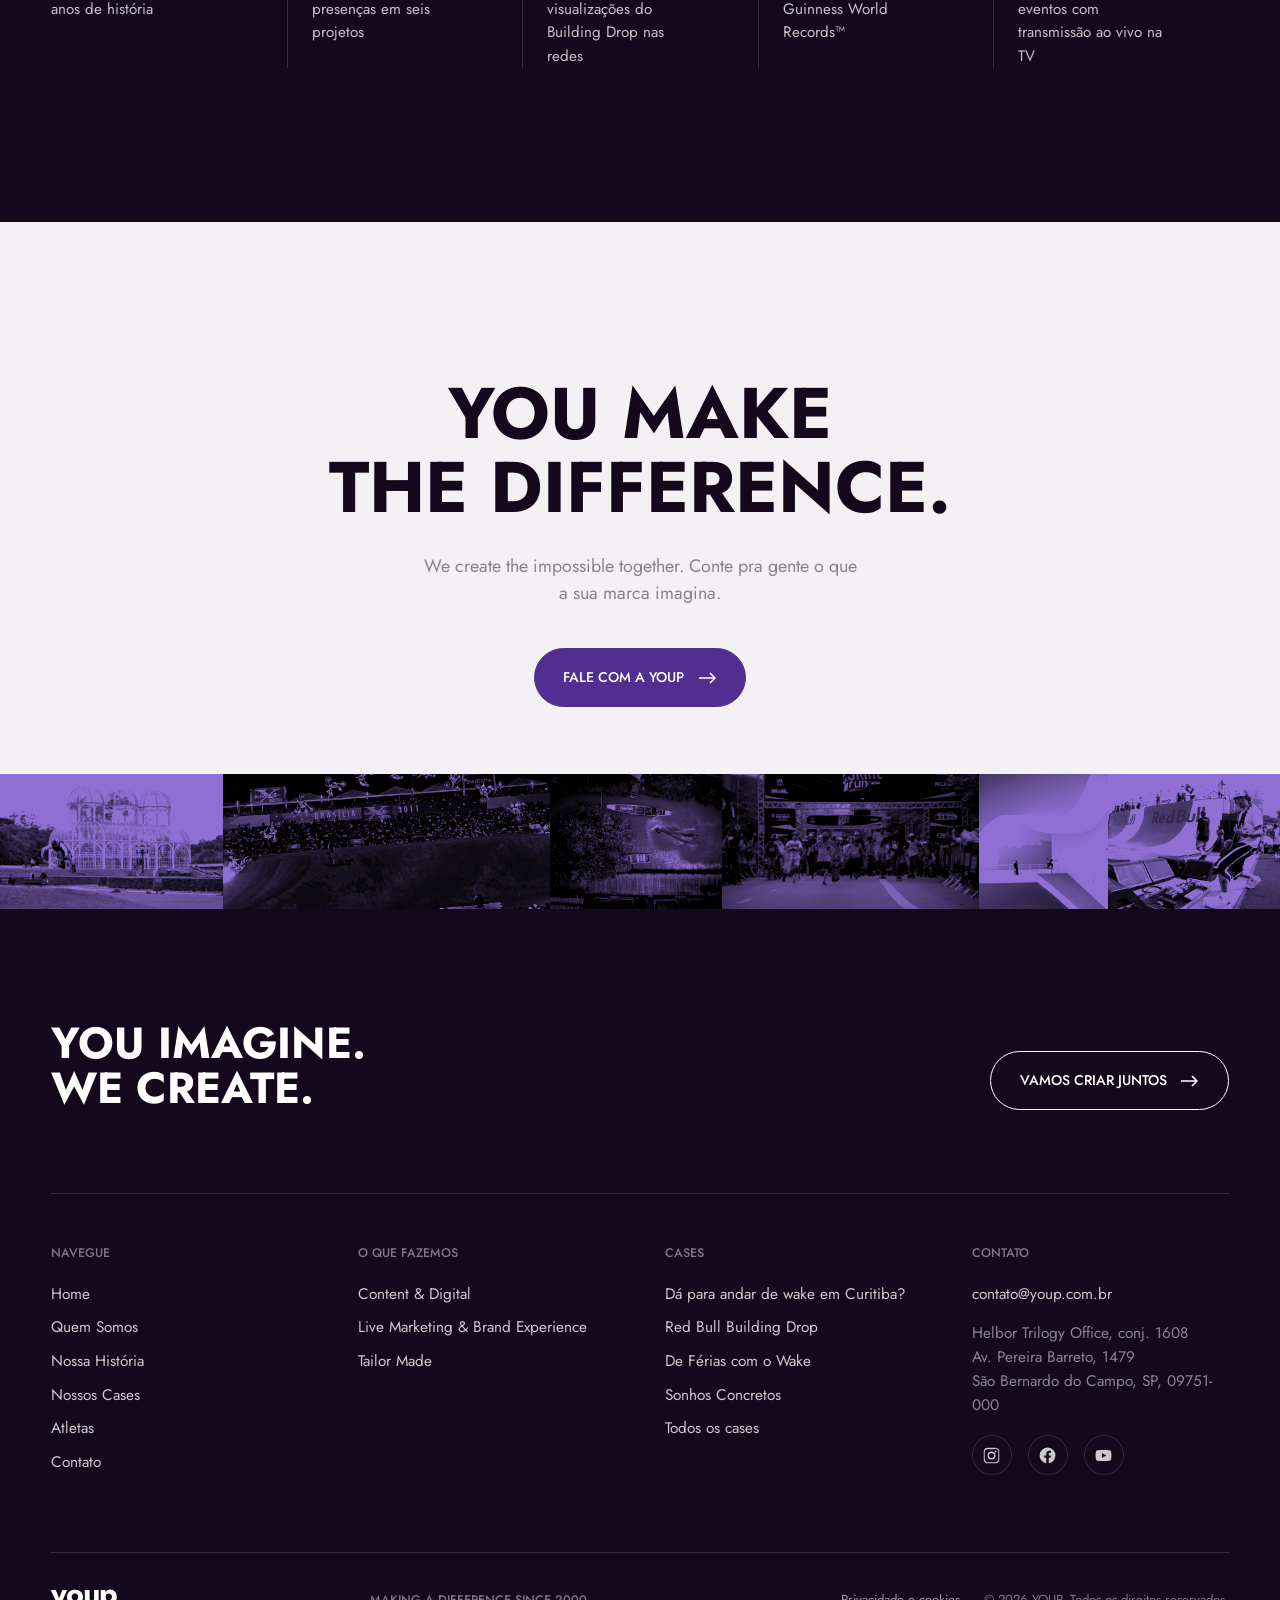
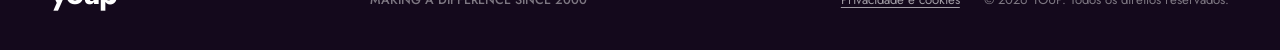
==== commit 88066e4f: "Folha e script sem cache, com versao nova no link Co-Authored-By: Claude Opus 5 (1M context) <norepl" ====
--- a/index.html
+++ b/index.html
@@ -15,7 +15,7 @@
   <link rel="preconnect" href="https://fonts.googleapis.com">
   <link rel="preconnect" href="https://fonts.gstatic.com" crossorigin>
   <link href="https://fonts.googleapis.com/css2?family=Jost:wght@400;500;700&display=swap" rel="stylesheet">
-  <link rel="stylesheet" href="assets/css/style.css">
+  <link rel="stylesheet" href="assets/css/style.css?v=20261003b">
 </head>
 <body data-page="home">
 <div class="intro" id="intro" aria-hidden="true">
@@ -154,7 +154,7 @@
   </section>
 
 </main>
-<script src="assets/js/data.js"></script>
-<script src="assets/js/main.js"></script>
+<script src="assets/js/data.js?v=20261003b"></script>
+<script src="assets/js/main.js?v=20261003b"></script>
 </body>
 </html>
--- a/assets/css/style.css
+++ b/assets/css/style.css
@@ -379,7 +379,7 @@
   .selo__icone { width: 20px; height: 20px; margin-bottom: .55rem; }
   .selo__valor { font-size: 1.05rem; white-space: normal; }
   .selo__rotulo { font-size: .68rem; line-height: 1.25; }
-}}
+}
 
 /* Trilho de cases */
 .rail { display: grid; grid-auto-flow: column; grid-auto-columns: clamp(270px, 30vw, 460px); gap: 1.25rem; overflow-x: auto; scroll-snap-type: x mandatory; padding-inline: var(--gutter); padding-bottom: 1.5rem; scrollbar-width: thin; scrollbar-color: rgba(255,255,255,.3) transparent; }
@@ -843,7 +843,9 @@
    zero: não existe diferença para aparecer. Os 6,5% de fade são exatamente a
    margem vazia que o arquivo tem em volta das marcas, então nada é cortado. */
 .orbita__video {
-  transform: scale(1.12);
+  /* O conjunto fica melhor um pouco mais para a direita: a coluna da esquerda
+     tem texto e a da direita, ar. */
+  transform: translateX(1.2%) scale(1.12);
   --fade: 6.5%;
   -webkit-mask-image:
     linear-gradient(to right, transparent 0, #000 var(--fade), #000 calc(100% - var(--fade)), transparent 100%),
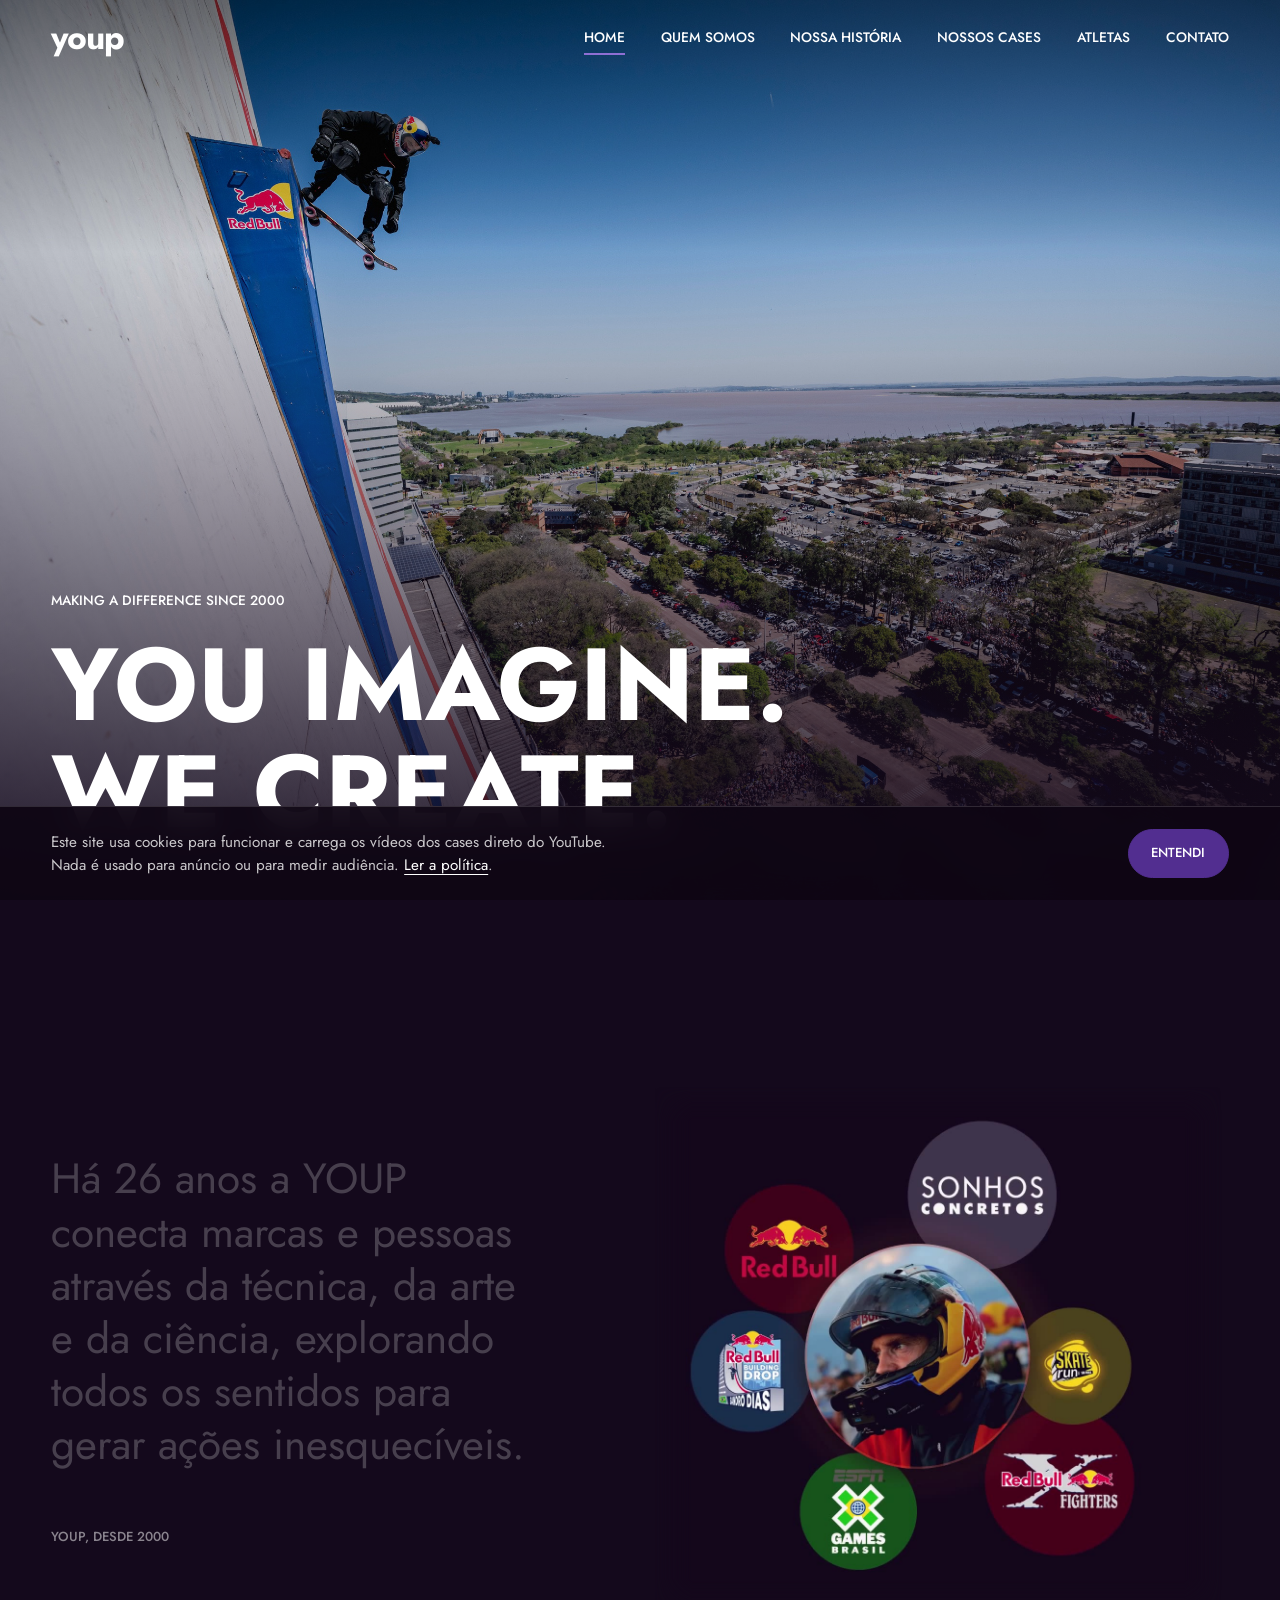
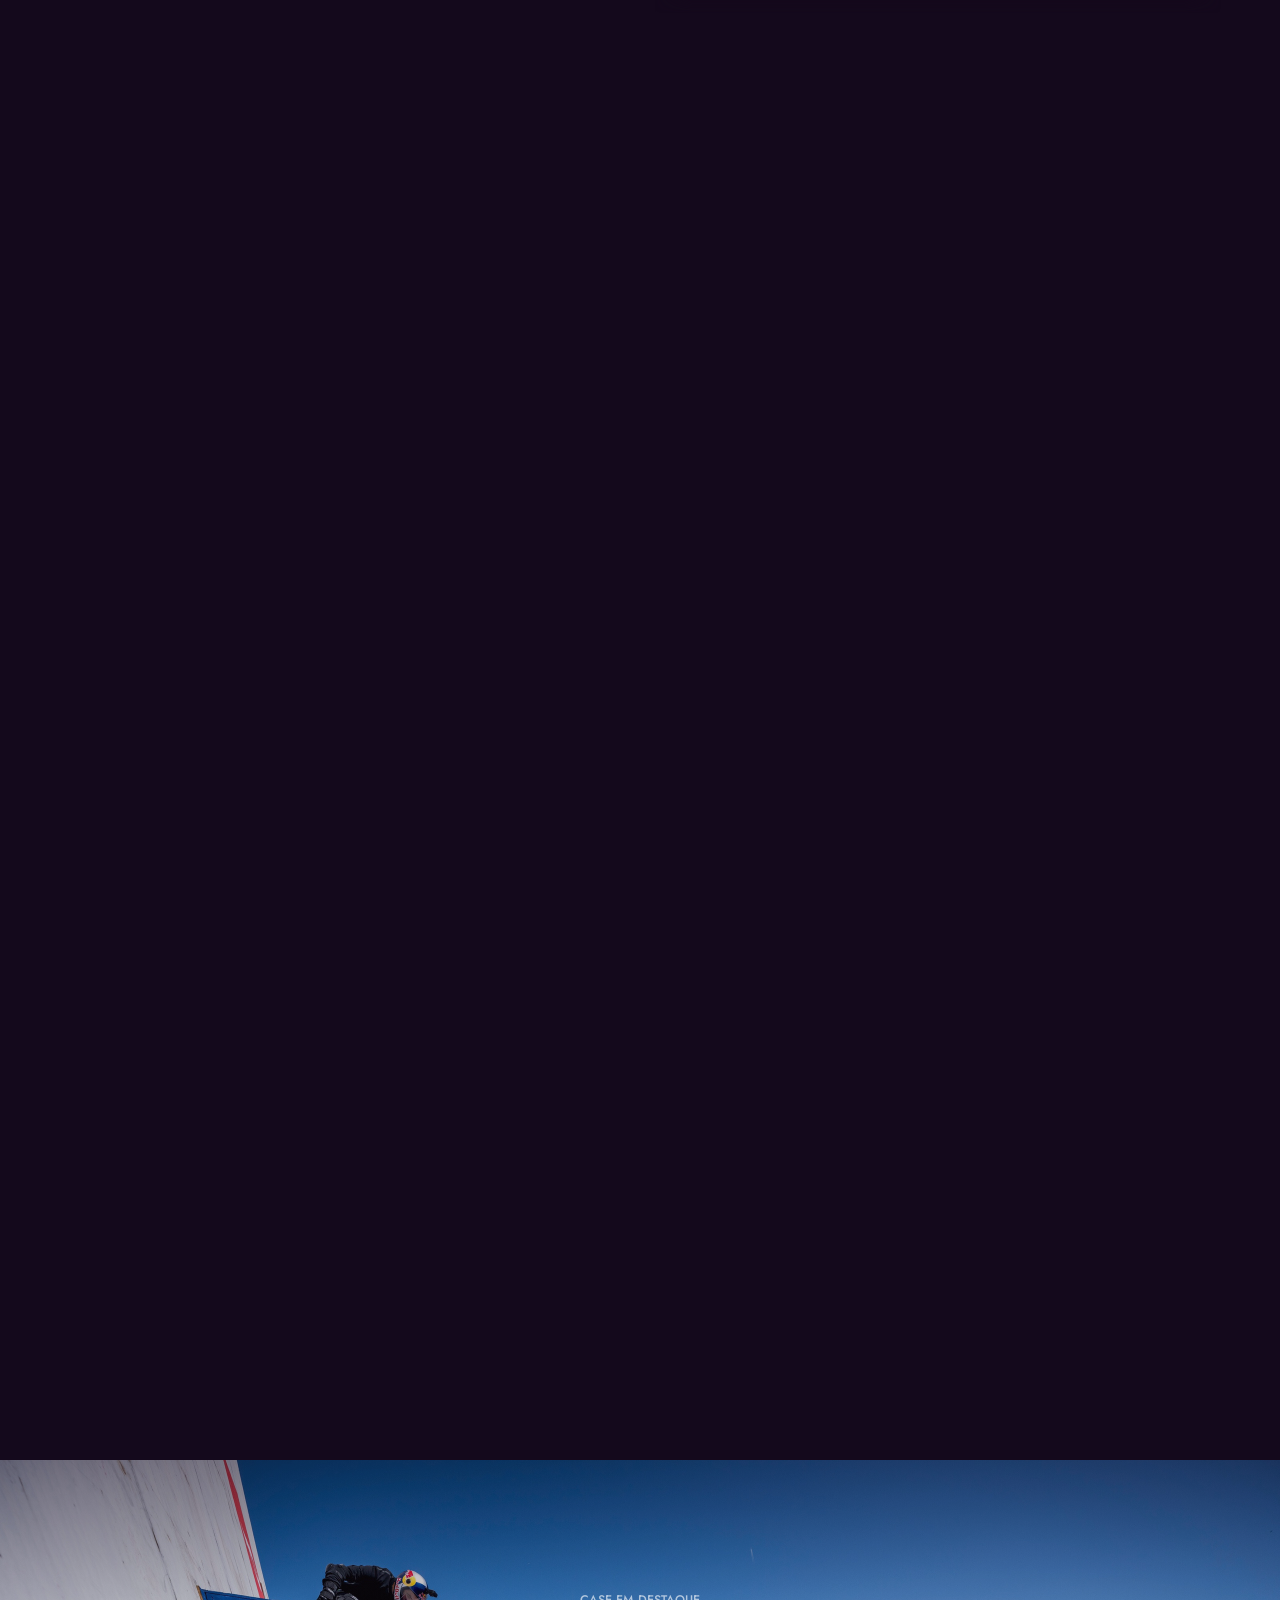
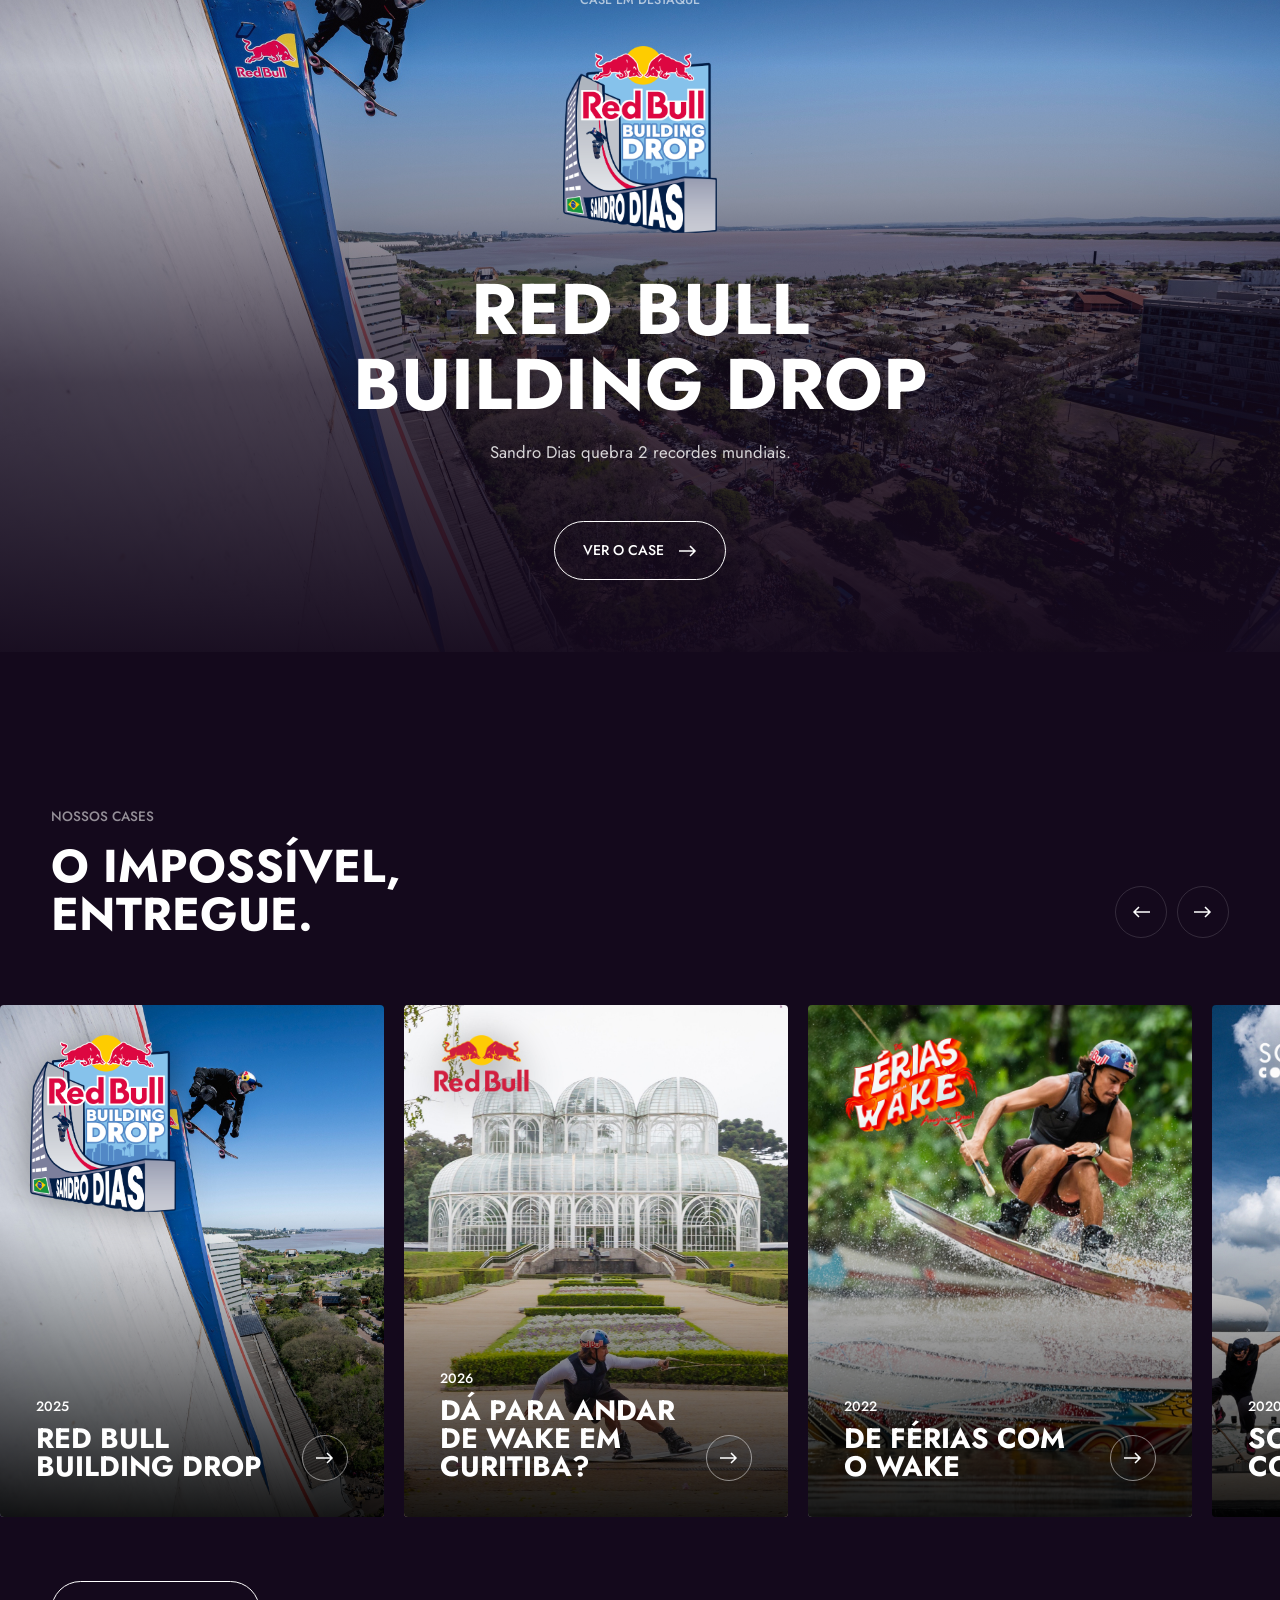
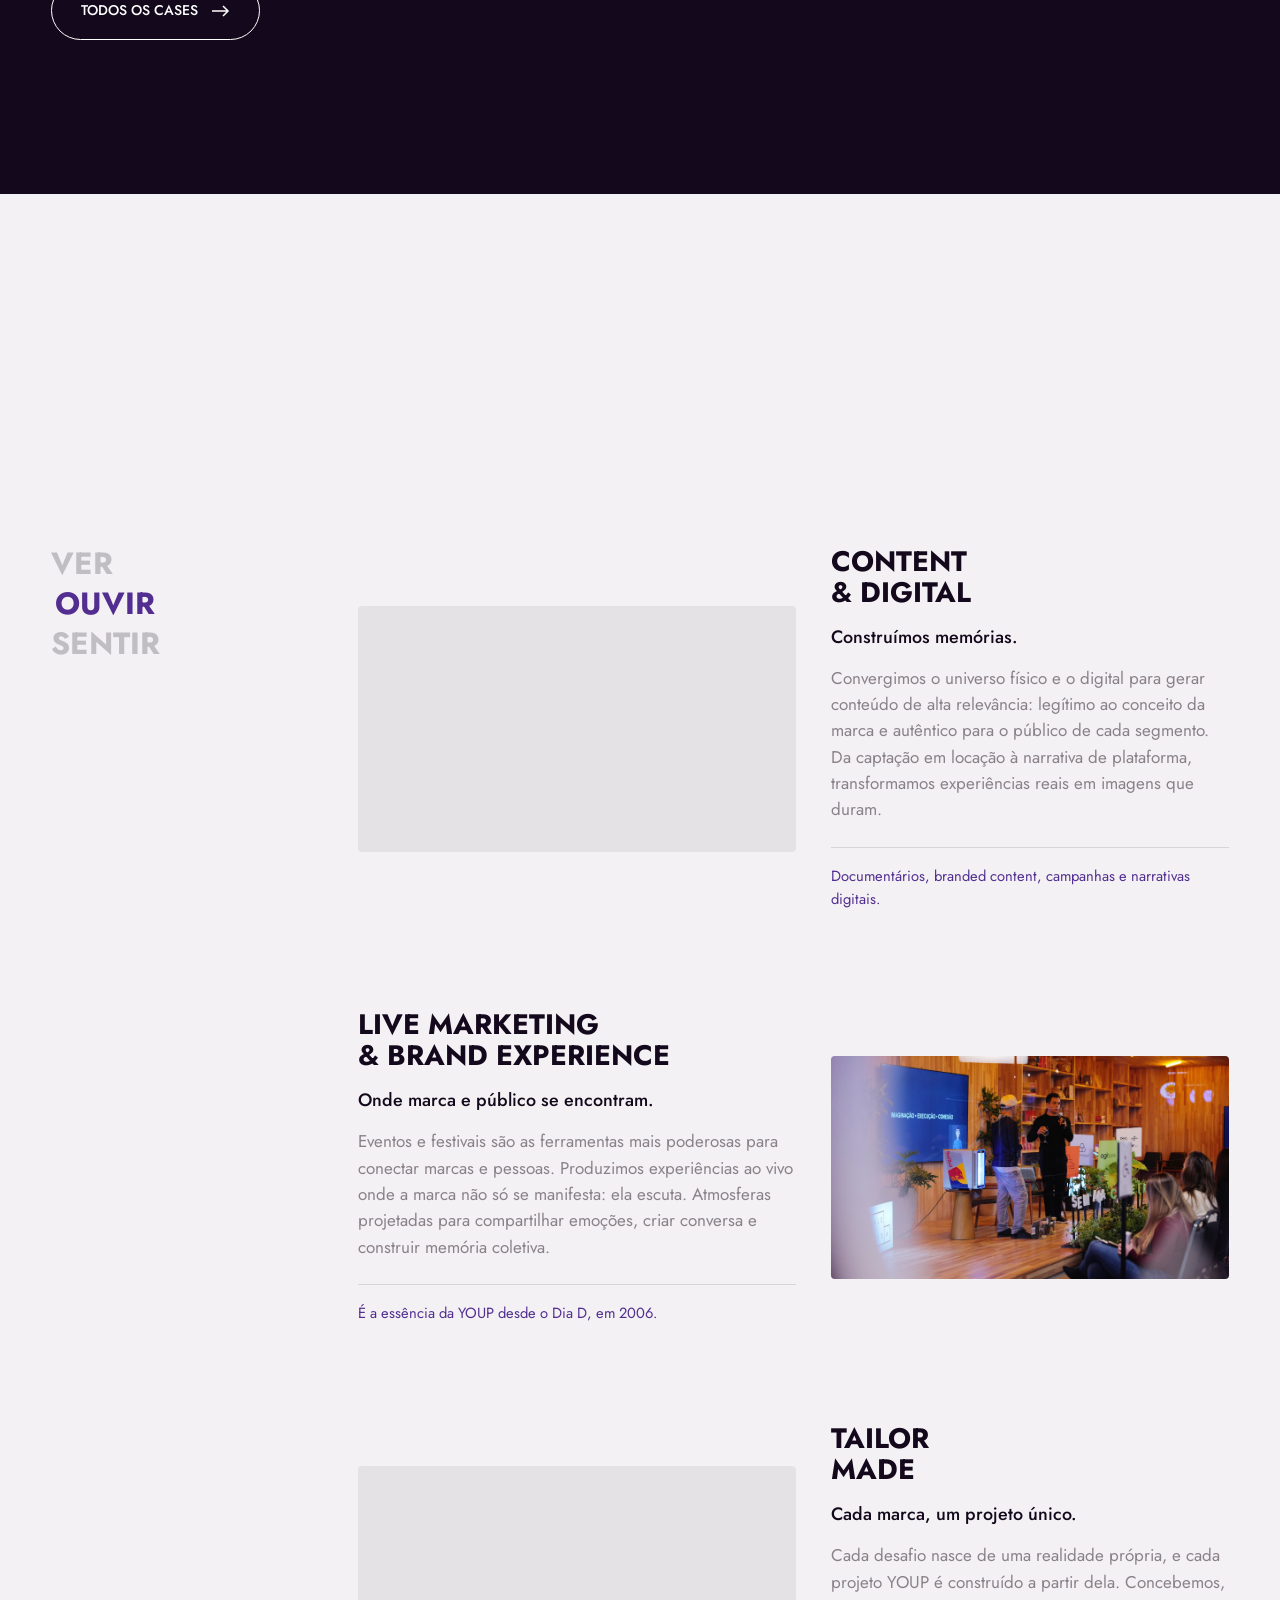
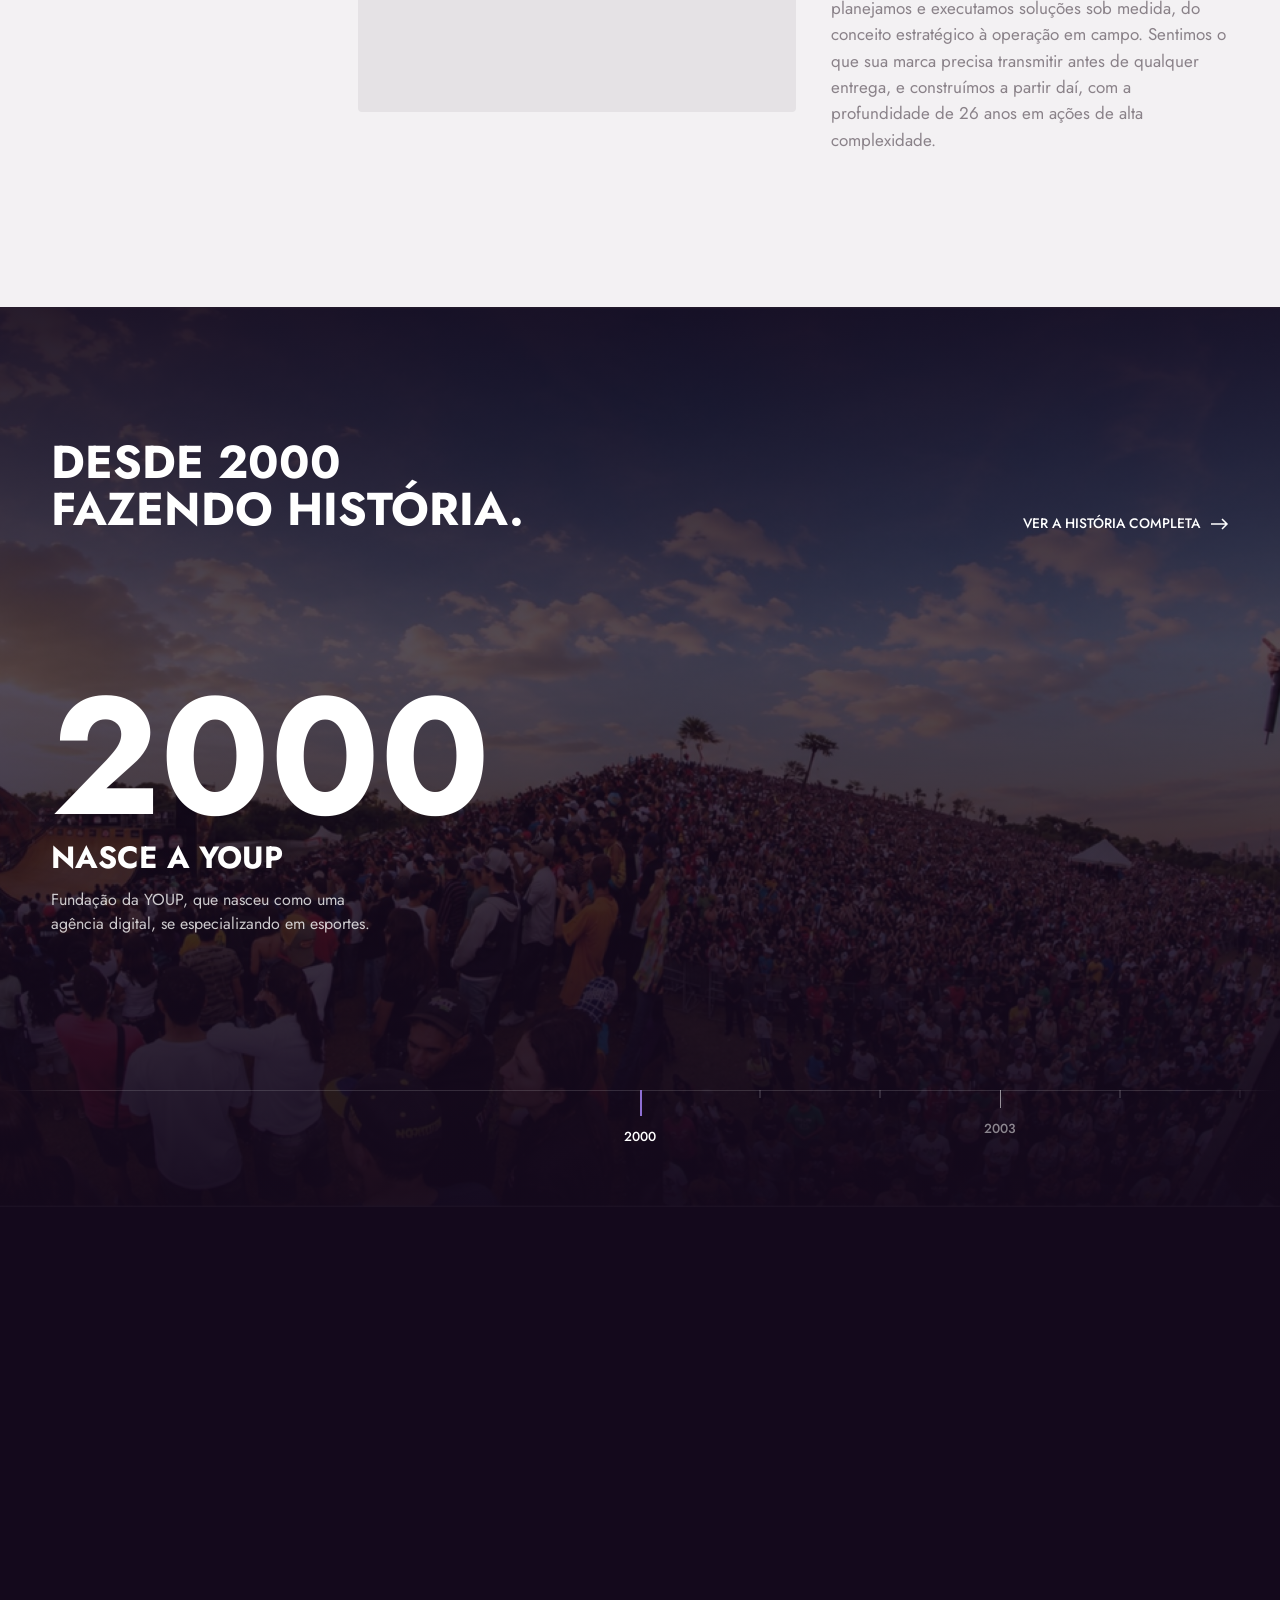
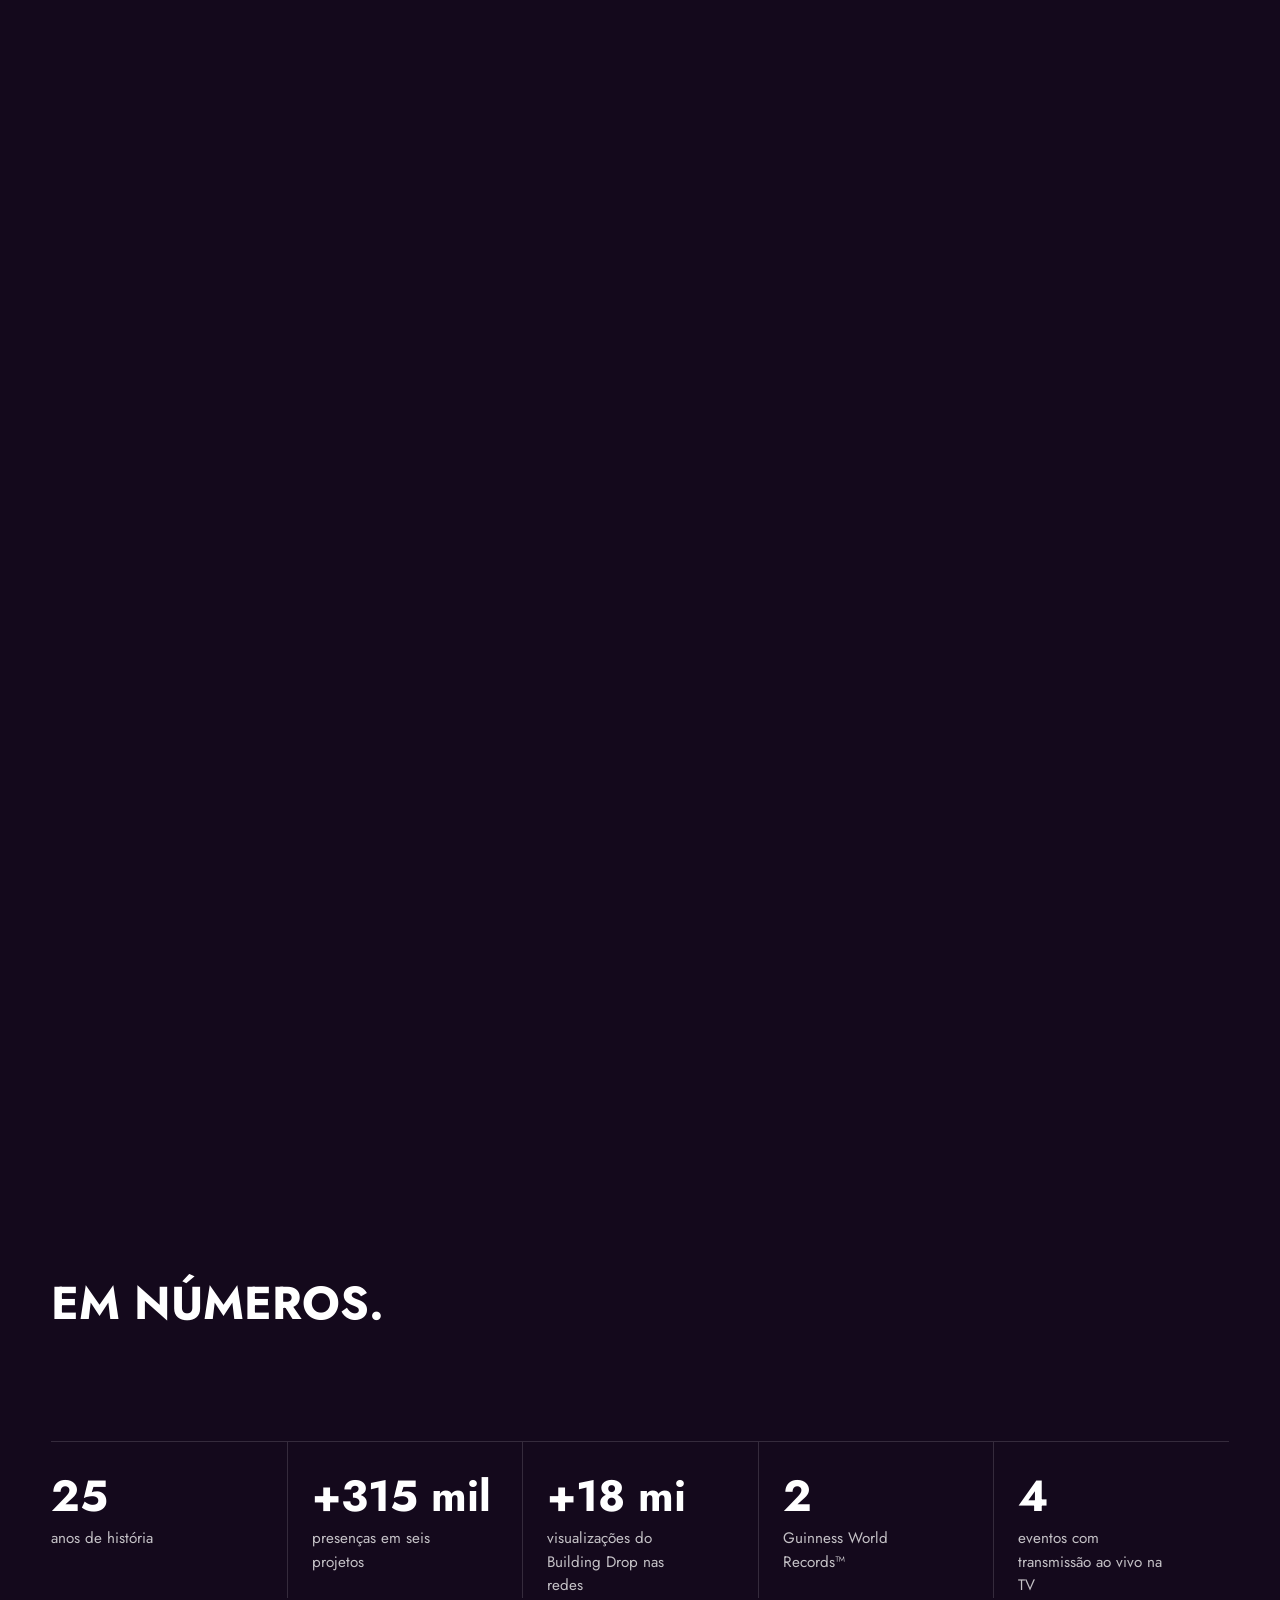
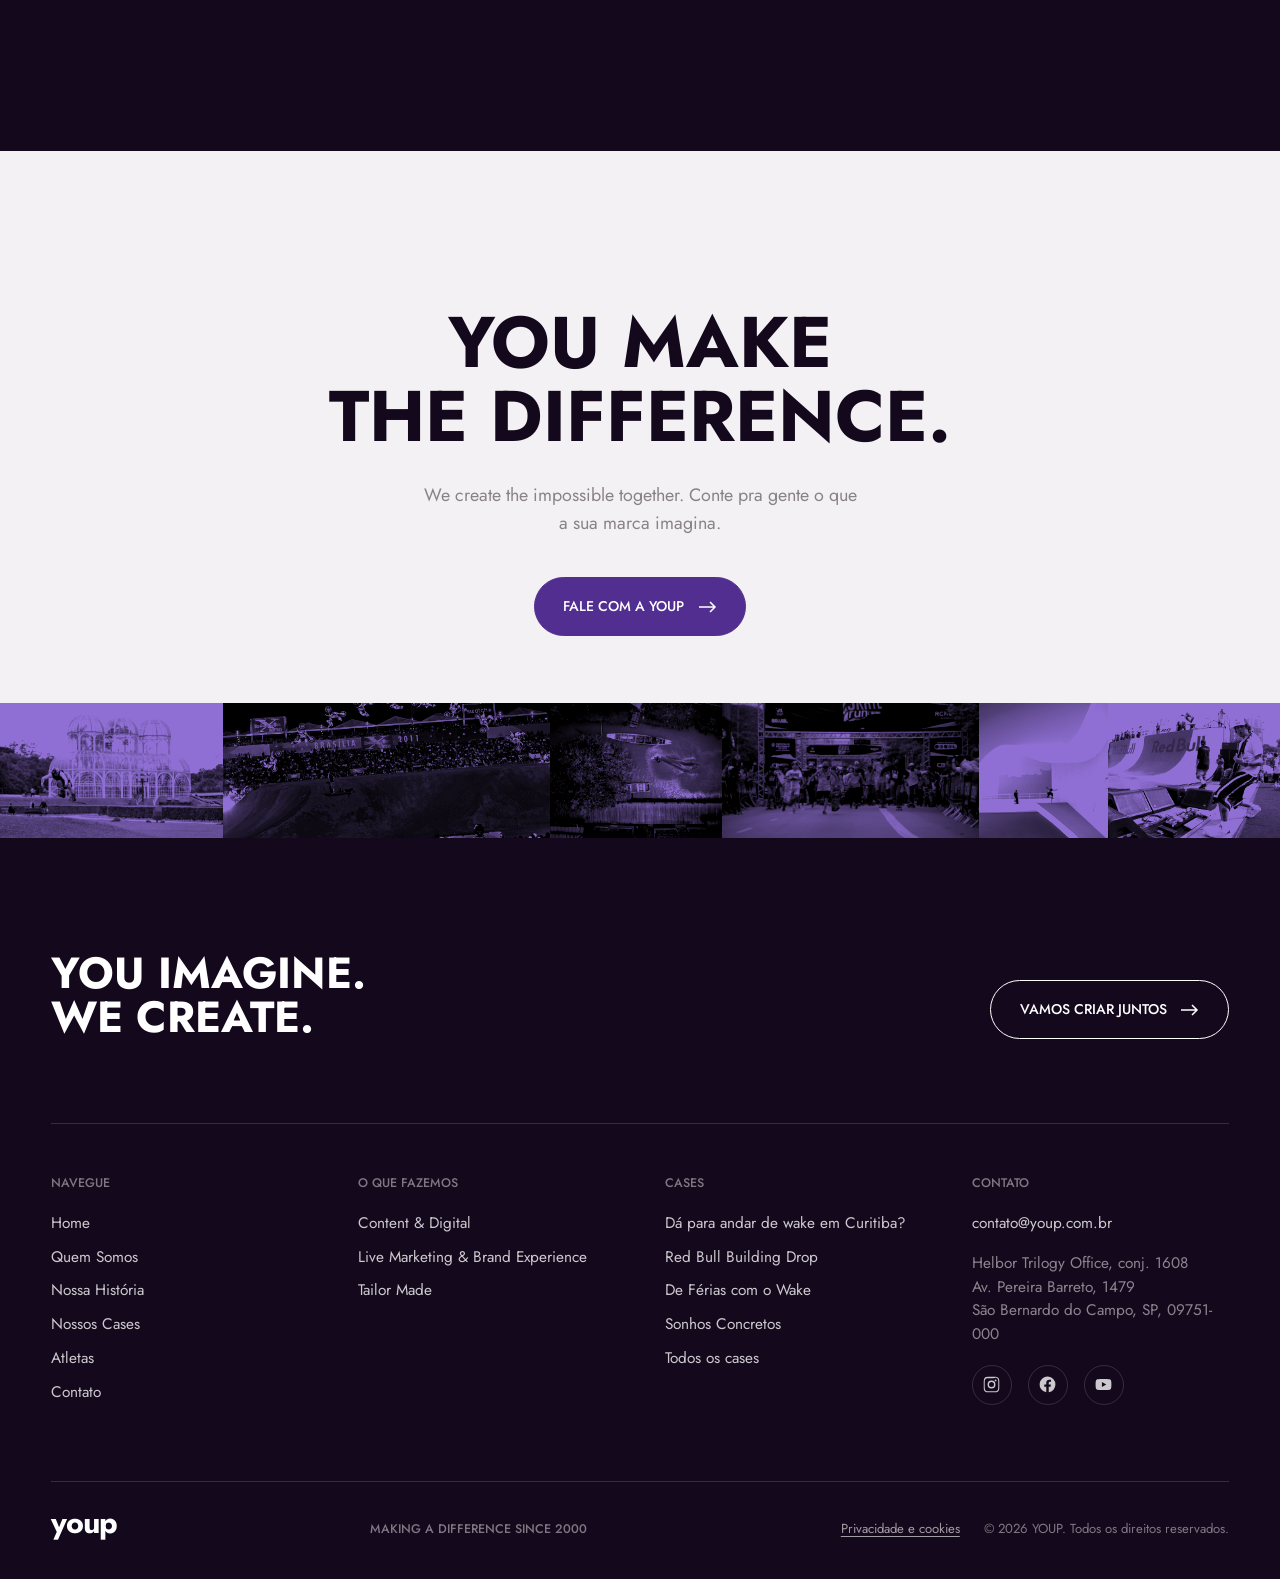
==== commit 5e8959ba: "Hero e Atletas mais limpos, destaque centrado e etapas em aba no celular Cinco pedidos numa leva:  -" ====
--- a/index.html
+++ b/index.html
@@ -15,7 +15,7 @@
   <link rel="preconnect" href="https://fonts.googleapis.com">
   <link rel="preconnect" href="https://fonts.gstatic.com" crossorigin>
   <link href="https://fonts.googleapis.com/css2?family=Jost:wght@400;500;700&display=swap" rel="stylesheet">
-  <link rel="stylesheet" href="assets/css/style.css?v=20261003b">
+  <link rel="stylesheet" href="assets/css/style.css?v=20261004b">
 </head>
 <body data-page="home">
 <div class="intro" id="intro" aria-hidden="true">
@@ -34,7 +34,6 @@
           <h1 class="display-xl"><span class="split-line"><span>You imagine.</span></span><span class="split-line"><span>We create.</span></span></h1>
         </div>
         <div>
-          <p class="hero__caption"></p>
           <div class="hero__dots"></div>
         </div>
       </div>
@@ -154,7 +153,7 @@
   </section>
 
 </main>
-<script src="assets/js/data.js?v=20261003b"></script>
-<script src="assets/js/main.js?v=20261003b"></script>
+<script src="assets/js/data.js?v=20261004b"></script>
+<script src="assets/js/main.js?v=20261004b"></script>
 </body>
 </html>
--- a/assets/css/style.css
+++ b/assets/css/style.css
@@ -219,9 +219,6 @@
 /* No celular, o case pode definir o enquadramento da foto de abertura (posHeroCel no data.js) */
 @media (max-width: 760px) {
   .hero__slide img { object-position: var(--pos-cel, 30% 50%); }
-  /* No celular o título já ocupa a cena: a descrição do case e a régua larga
-     de slides tomavam o meio da tela sem precisar. Fica só a régua, curta. */
-  .hero__caption { display: none; }
 }
 .hero__slide { opacity: 0; transition: opacity var(--t-cena) var(--ease); }
 .hero__slide.is-active { opacity: 1; }
@@ -235,13 +232,14 @@
 .hero__content { position: absolute; inset: auto 0 0 0; z-index: 2; padding-bottom: var(--ev-3); }
 .hero__content .wrap { display: flex; justify-content: space-between; align-items: flex-end; gap: 2rem; flex-wrap: wrap; }
 .hero__title .eyebrow { display: block; margin-bottom: 1.25rem; }
-.hero__caption { max-width: 22rem; font-size: .9rem; color: rgba(255,255,255,.8); }
-.hero__caption strong { display: block; font-family: var(--font-display); text-transform: uppercase; font-size: .82rem; color: var(--branco); margin-bottom: .3rem; }
-.hero__dots { display: flex; gap: .5rem; margin-top: 1rem; }
+/* O canto é só a régua de slides. A descrição do case que ficava acima dela
+   (ano, nome, chamada e "Ver case") saiu a pedido: o hero fica a foto, a
+   frase da marca e a marcação de quantas fotos passam. */
+.hero__dots { display: flex; gap: .5rem; }
 .hero__dots button { width: 28px; height: 2px; background: rgba(255,255,255,.35); padding: 0; position: relative; overflow: hidden; }
 .hero__dots button.is-active::after { content: ""; position: absolute; inset: 0; background: var(--roxo-luz); animation: dot var(--t-slide) linear forwards; transform-origin: left; }
 @media (max-width: 760px) {
-  .hero__dots { gap: .35rem; margin-top: 0; }
+  .hero__dots { gap: .35rem; }
   .hero__dots button { width: 16px; }
 }
 @keyframes dot { from { transform: scaleX(0); } to { transform: scaleX(1); } }
@@ -331,54 +329,29 @@
 .feature { position: relative; min-height: 88svh; display: flex; align-items: flex-end; overflow: hidden; }
 .feature__media { position: absolute; inset: 0; }
 .feature__media img { width: 100%; height: 100%; object-fit: cover; }
-/* Dois véus: um de cima para baixo e um da esquerda, porque o texto cai
-   sobre a fachada clara do prédio. Preto puro, como nas referências. */
+/* Um véu só, de cima para baixo, com o escuro onde o texto cai. Antes havia
+   um segundo véu vindo da esquerda, de quando o bloco era alinhado ali: com o
+   texto centrado ele escurecia metade da fachada de graça. */
 .feature::after {
   content: ""; position: absolute; inset: 0; pointer-events: none;
-  background:
-    linear-gradient(90deg, rgba(20,9,28,.88) 0%, rgba(20,9,28,.45) 42%, transparent 68%),
-    linear-gradient(180deg, rgba(20,9,28,.5) 0%, rgba(20,9,28,.12) 24%, rgba(20,9,28,.72) 70%, rgba(20,9,28,.96) 100%);
-}
-.feature__body { position: relative; z-index: 2; padding-block: var(--ev-4); }
-.feature__logo { width: clamp(110px, 12vw, 165px); height: auto; margin-bottom: var(--ev-2); }
-.feature__titulo { max-width: 14ch; }
-.feature__sub { margin: 1.1rem 0 0; max-width: 46ch; font-size: clamp(1.05rem, 1.3vw, 1.25rem); color: rgba(255, 255, 255, .82); }
+  background: linear-gradient(180deg, rgba(20,9,28,.46) 0%, rgba(20,9,28,.1) 26%, rgba(20,9,28,.76) 66%, rgba(20,9,28,.97) 100%);
+}
+/* O bloco fica centrado, ancorado na base da foto. Com os selos fora sobrou
+   uma coluna só de texto curto, e alinhada à esquerda ela deixava a metade
+   direita da cena vazia. Os max-width continuam de pé, agora com margem auto,
+   senão a linha estica de ponta a ponta e para de se ler. */
+.feature__body { position: relative; z-index: 2; padding-block: var(--ev-4); text-align: center; }
+/* O logo é img, e img no site é display:block: text-align não o centraliza. */
+.feature__logo { width: clamp(110px, 12vw, 165px); height: auto; margin: 0 auto var(--ev-2); }
+.feature__titulo { max-width: 14ch; margin-inline: auto; }
+.feature__sub { margin: 1.1rem auto 0; max-width: 46ch; font-size: clamp(1.05rem, 1.3vw, 1.25rem); color: rgba(255, 255, 255, .82); }
+/* O respiro antes do botão vinha da margem dos selos, que saíram. */
+.feature__body .btn { margin-top: var(--ev-3); }
 /* Etiqueta discreta de case em destaque */
 .feature__etiqueta {
   margin: 0 0 var(--e-3);
   font-family: var(--font-display); font-weight: var(--peso-cabecalho);
   font-size: .78rem; text-transform: uppercase; color: rgba(255, 255, 255, .62);
-}
-
-/* Os três selos: ícone fino, número e rótulo curto. Sem caixa, sem cor cheia. */
-.feature__selos {
-  list-style: none; margin: var(--ev-3) 0; padding: 0;
-  display: flex; flex-wrap: wrap; gap: 0;
-  border-top: 1px solid var(--linha); border-bottom: 1px solid var(--linha);
-}
-.feature__selos li {
-  display: flex; align-items: center; gap: .85rem;
-  padding: 1.05rem var(--e-4) 1.05rem 0;
-}
-.feature__selos li + li { padding-left: var(--e-4); border-left: 1px solid var(--linha); }
-.selo__icone { width: 26px; height: 26px; flex: 0 0 26px; color: var(--roxo-luz); }
-.selo__texto { display: block; }
-.selo__valor {
-  display: block; font-family: var(--font-display); font-weight: var(--peso-titulo);
-  font-size: clamp(1.05rem, 1.3vw, 1.25rem); line-height: 1.1; white-space: nowrap;
-}
-.selo__rotulo { display: block; margin-top: .15rem; font-size: .84rem; line-height: 1.3; color: rgba(255, 255, 255, .62); }
-/* No celular os três selos viram três colunas, não uma lista: a leitura é de
-   relance, e empilhado isso tomava meia tela para dizer três números. */
-@media (max-width: 760px) {
-  .feature__selos { display: grid; grid-template-columns: repeat(3, 1fr); gap: 0; }
-  .feature__selos li { display: block; padding: 1rem .75rem; }
-  .feature__selos li + li { padding-left: .75rem; }
-  .feature__selos li:first-child { padding-left: 0; }
-  .feature__selos li:last-child { padding-right: 0; }
-  .selo__icone { width: 20px; height: 20px; margin-bottom: .55rem; }
-  .selo__valor { font-size: 1.05rem; white-space: normal; }
-  .selo__rotulo { font-size: .68rem; line-height: 1.25; }
 }
 
 /* Trilho de cases */
@@ -673,6 +646,12 @@
     background: var(--roxo); border-color: var(--roxo);
   }
   .servico { scroll-margin-top: calc(var(--header-h) + 4.2rem); }
+  /* Aba: a etapa escolhida é a única na tela. Os três blocos empilhados davam
+     uma rolagem longa em que a barra presa no topo só acendia sozinha, sem
+     nunca parecer uma escolha. A classe vem do JS, então sem ele os três
+     continuam à vista, um atrás do outro, como antes. */
+  .servicos--abas .servico { display: none; }
+  .servicos--abas .servico.is-aberto { display: grid; }
 }
 
 /* --- Contato -----------------------------------------------------------
@@ -833,8 +812,10 @@
 /* A caixa tem a proporção do arquivo (1204x1120), cortado no conteúdo: sem
    sobra em volta, a cena ocupa tudo o que a coluna dá. */
 .orbita { position: relative; width: 100%; aspect-ratio: 1176 / 1094; }
-/* O vídeo passa um pouco da coluna: dentro dela ele ficava pequeno demais e
-   a cena virava um selo girando no canto.
+/* O vídeo cabe na coluna. Antes ele passava dela (scale 1.12) e a cena saía
+   maior do que precisava; em .95 ela fica contida, sem virar um selo girando
+   no canto, que foi o motivo do scale existir. No celular não muda nada: lá o
+   transform é none e a cena já ocupa a tela toda.
 
    A máscara é o que faz o quadro sumir. O fundo do arquivo é a cor da página,
    mas cada navegador converte vídeo de um jeito e sobra 1 ou 2 níveis de
@@ -845,7 +826,7 @@
 .orbita__video {
   /* O conjunto fica melhor um pouco mais para a direita: a coluna da esquerda
      tem texto e a da direita, ar. */
-  transform: translateX(1.2%) scale(1.12);
+  transform: translateX(1.2%) scale(.95);
   --fade: 6.5%;
   -webkit-mask-image:
     linear-gradient(to right, transparent 0, #000 var(--fade), #000 calc(100% - var(--fade)), transparent 100%),
